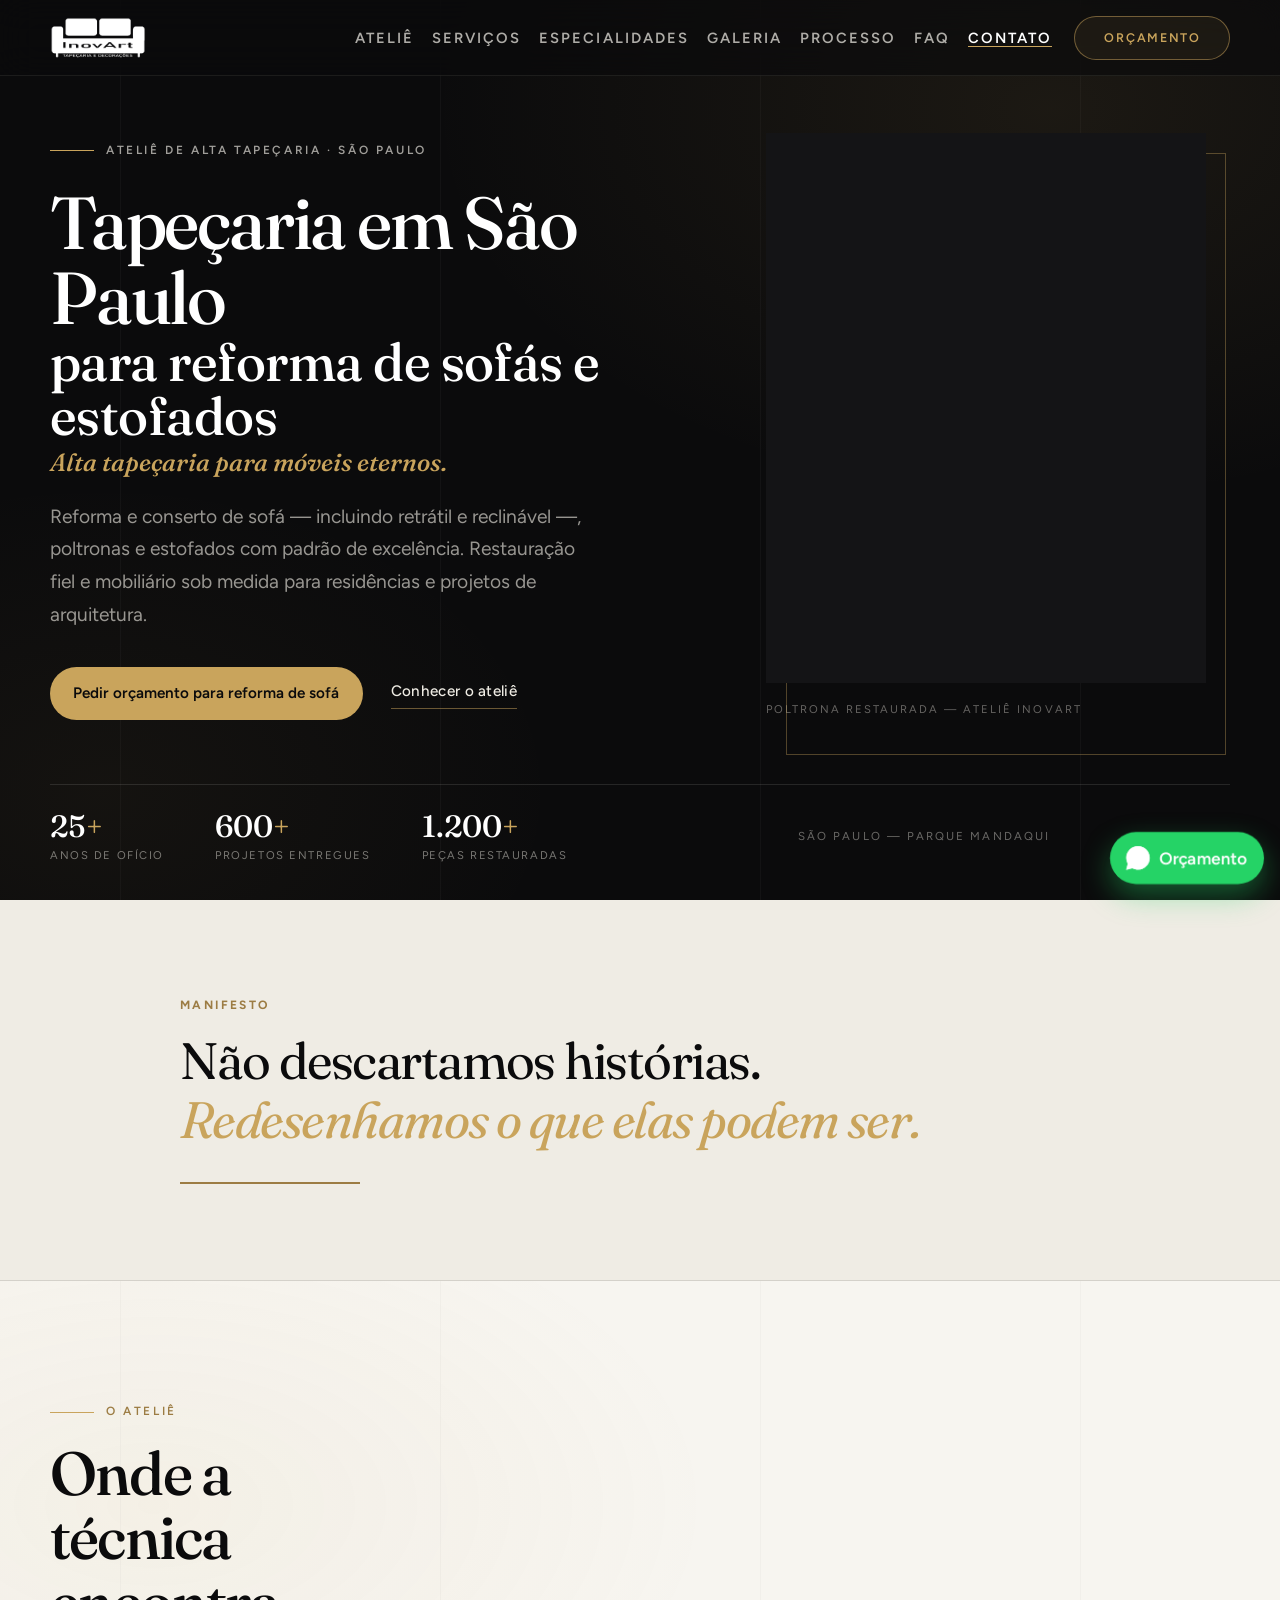
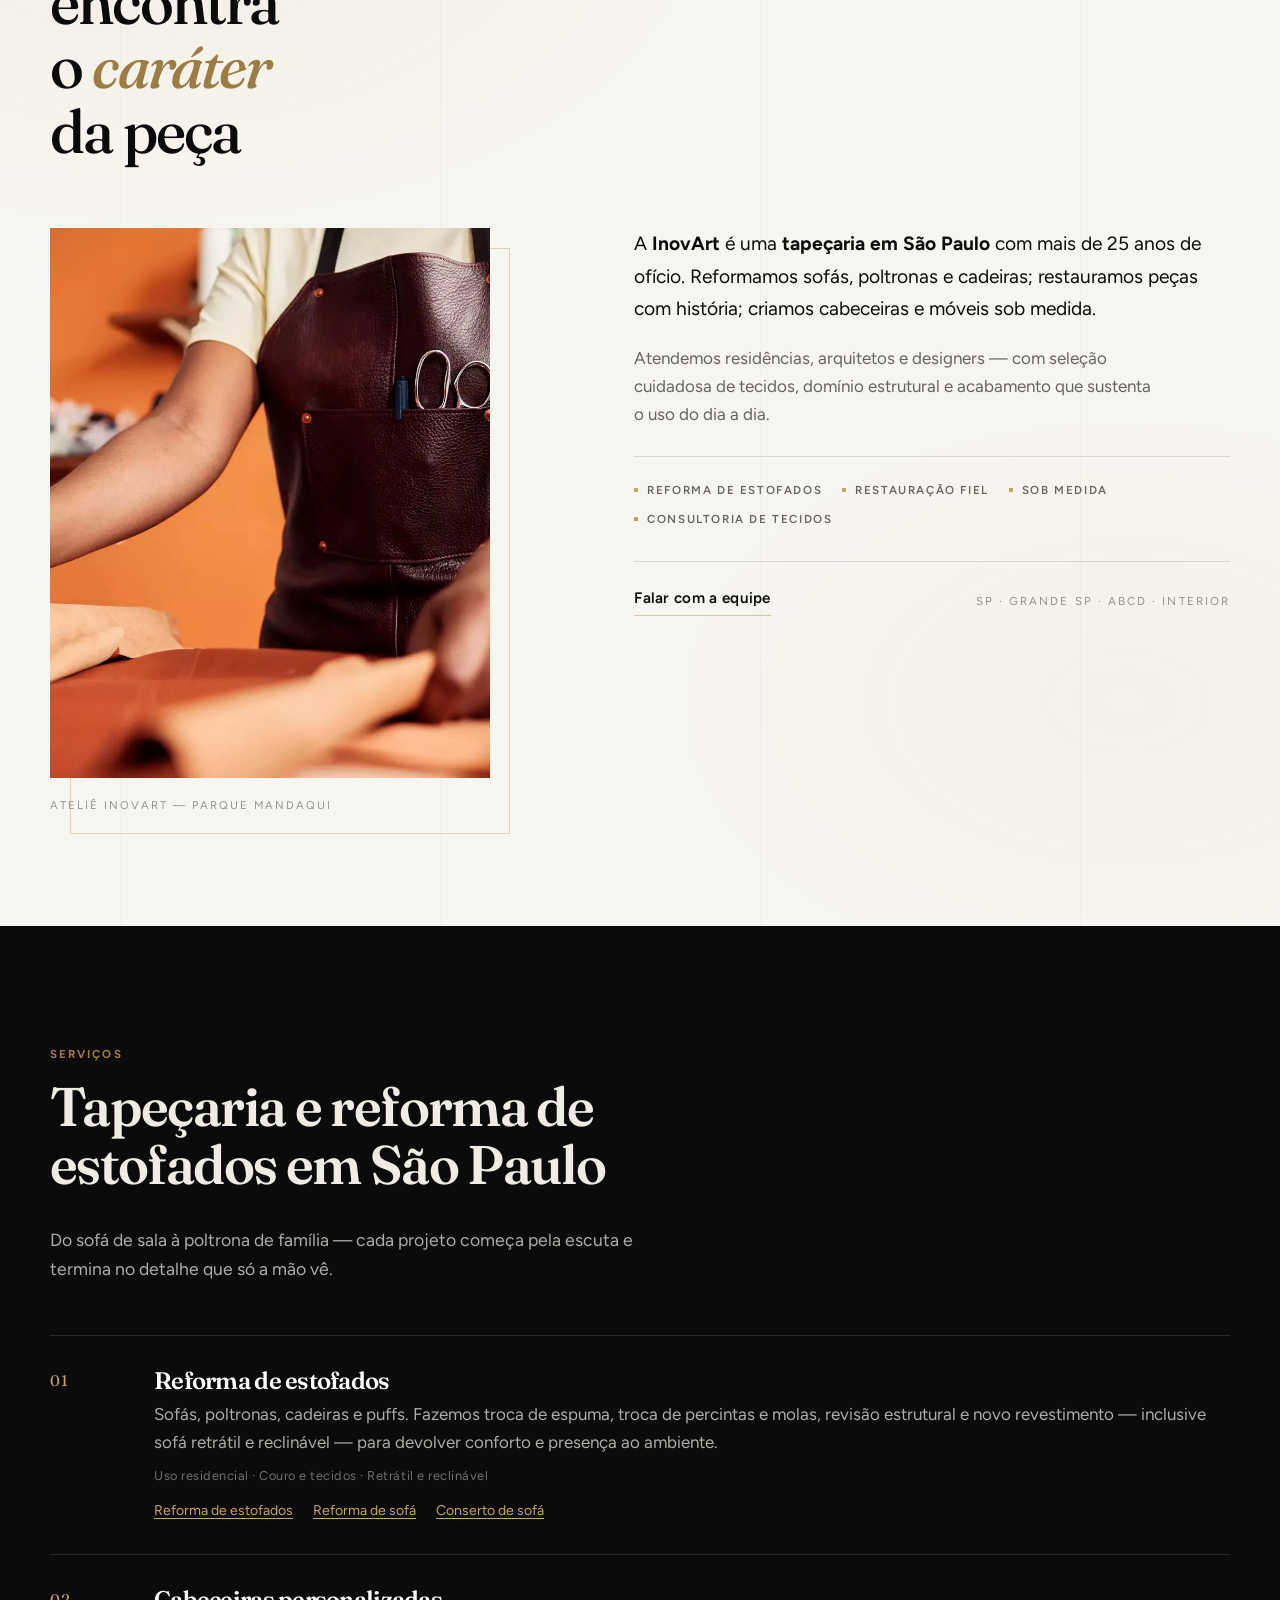
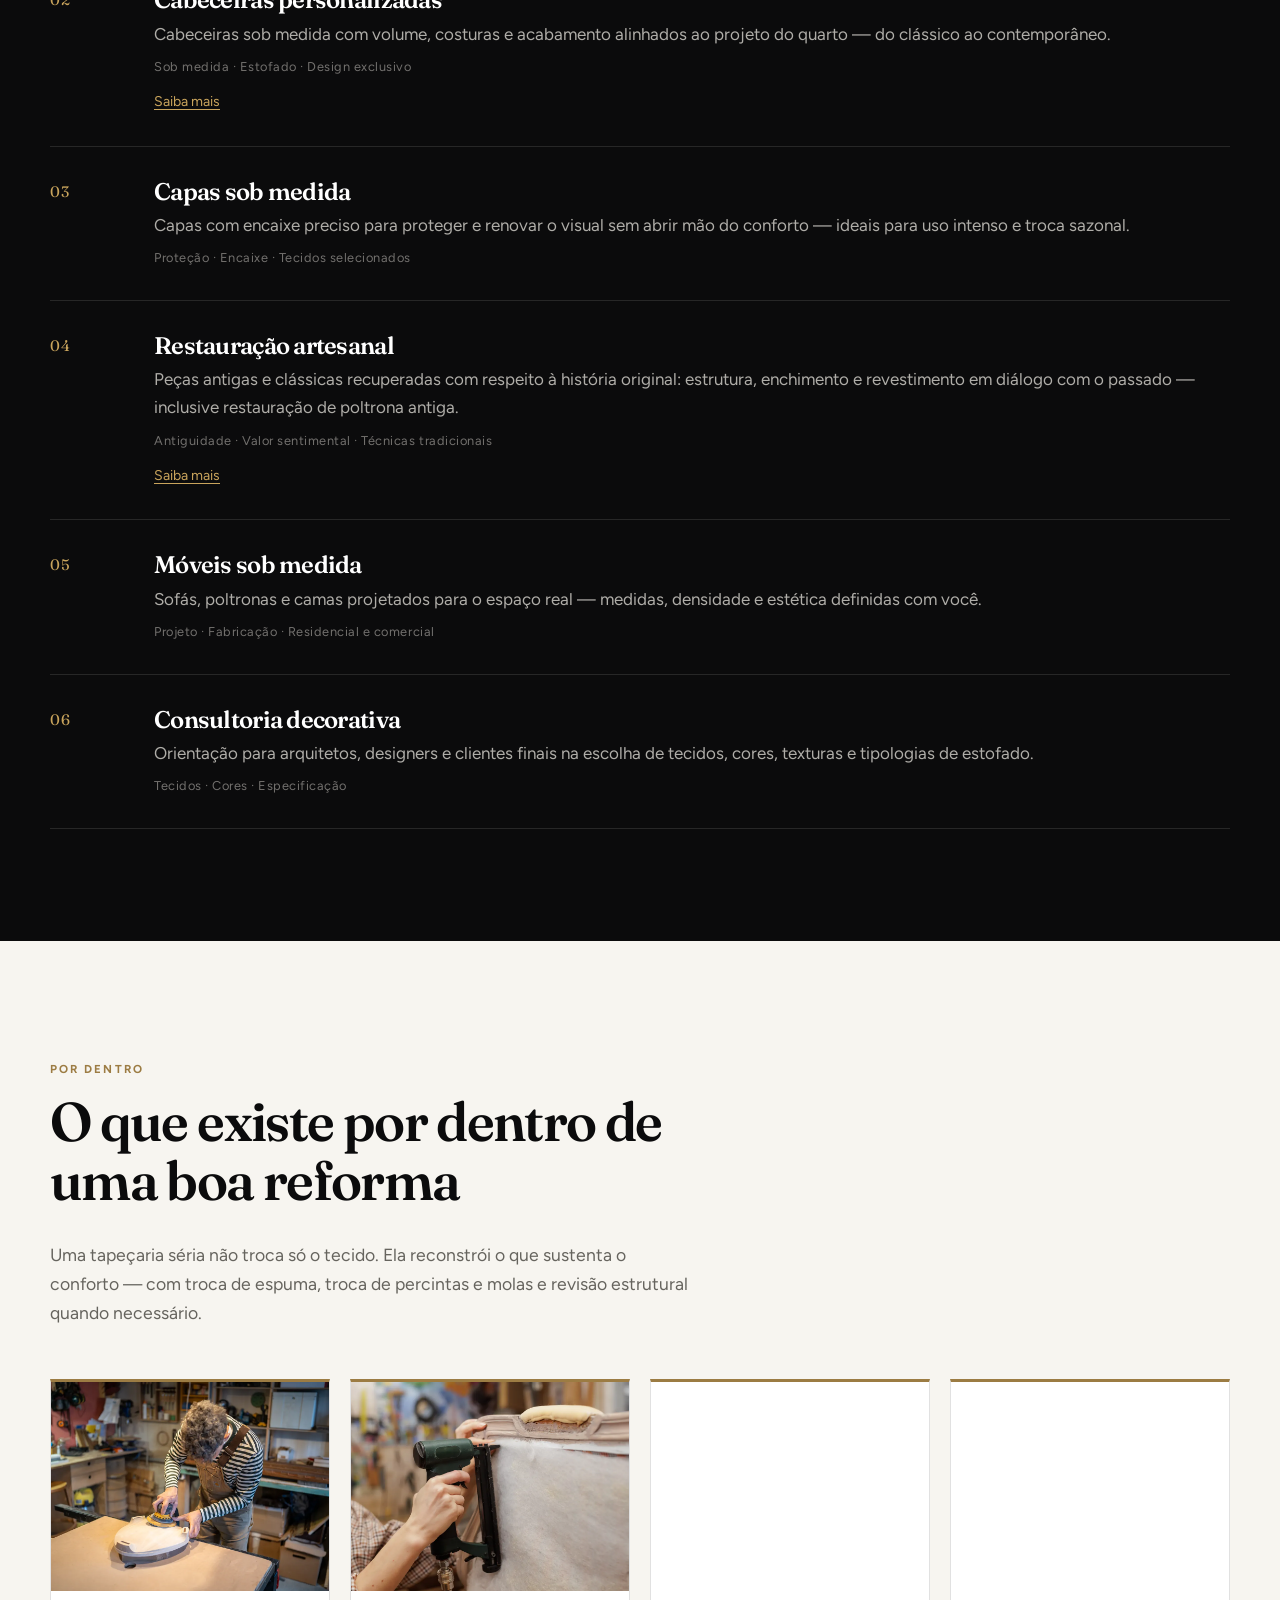
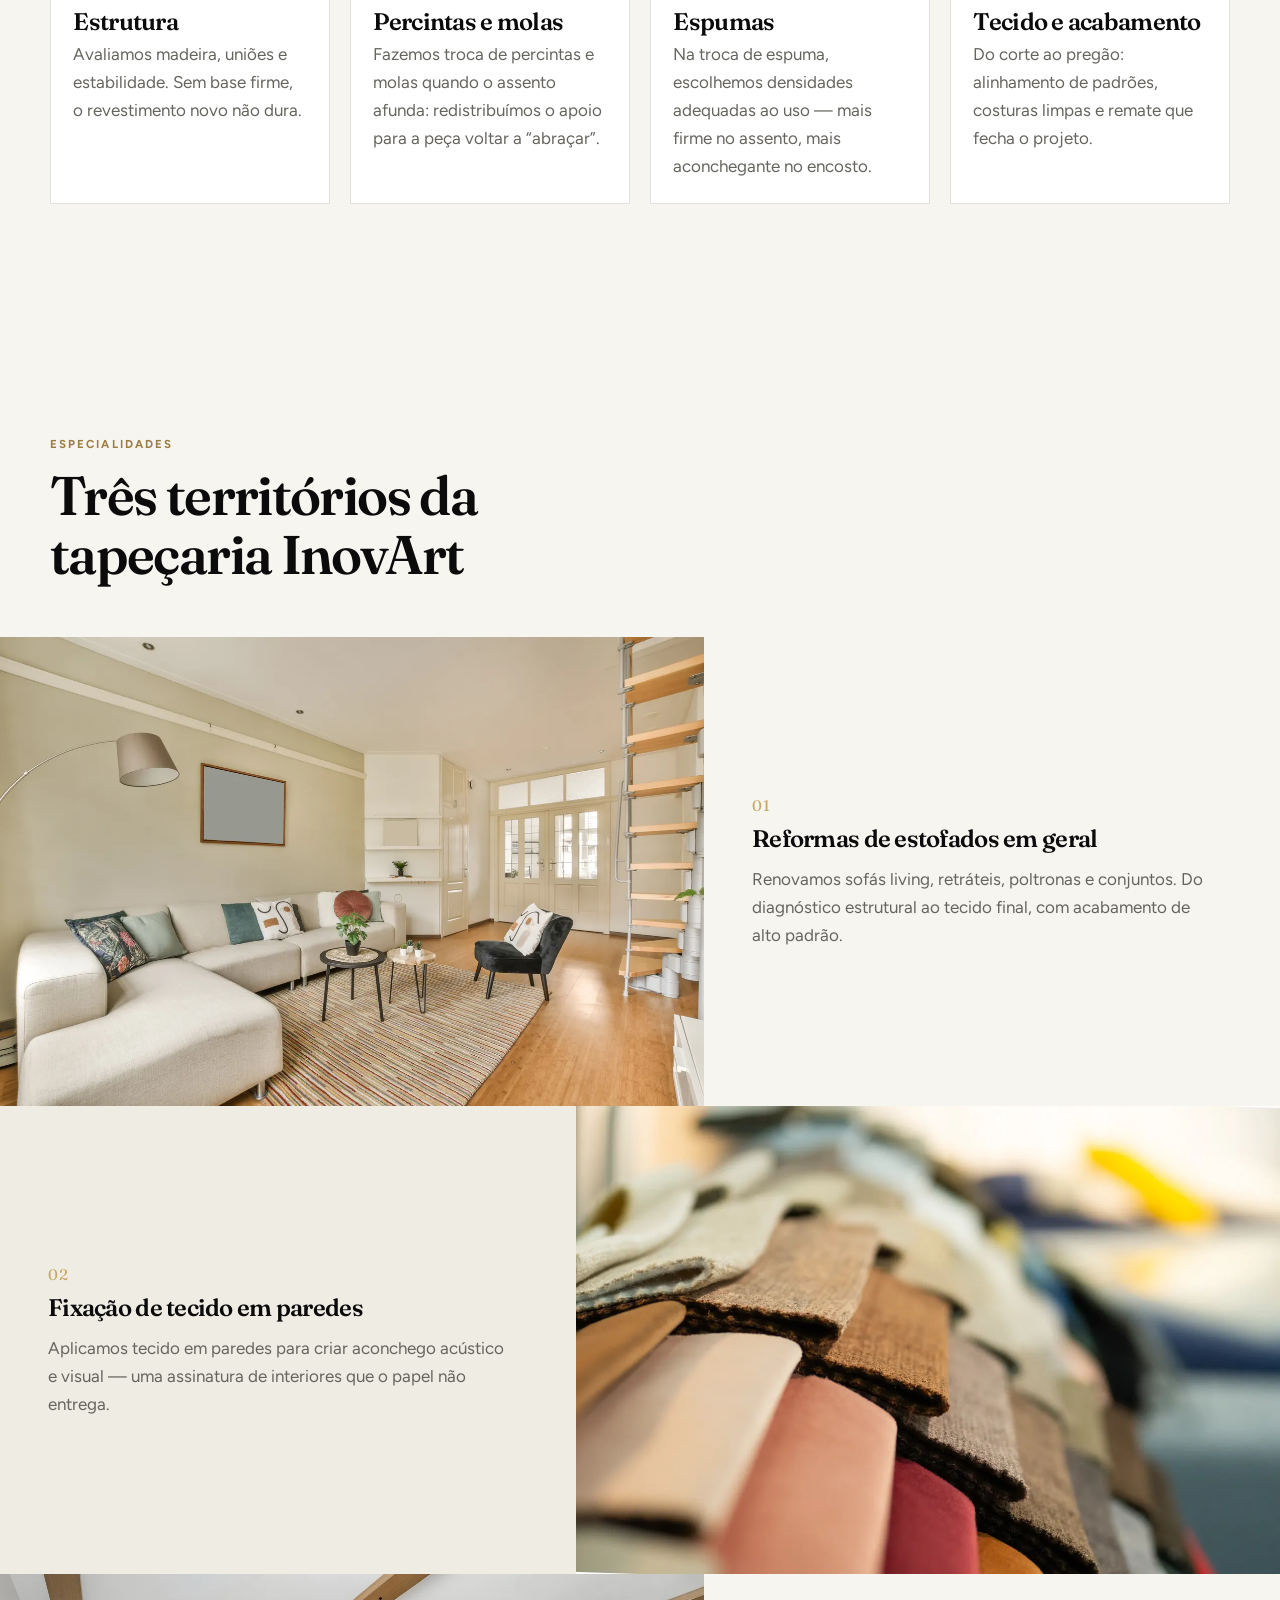
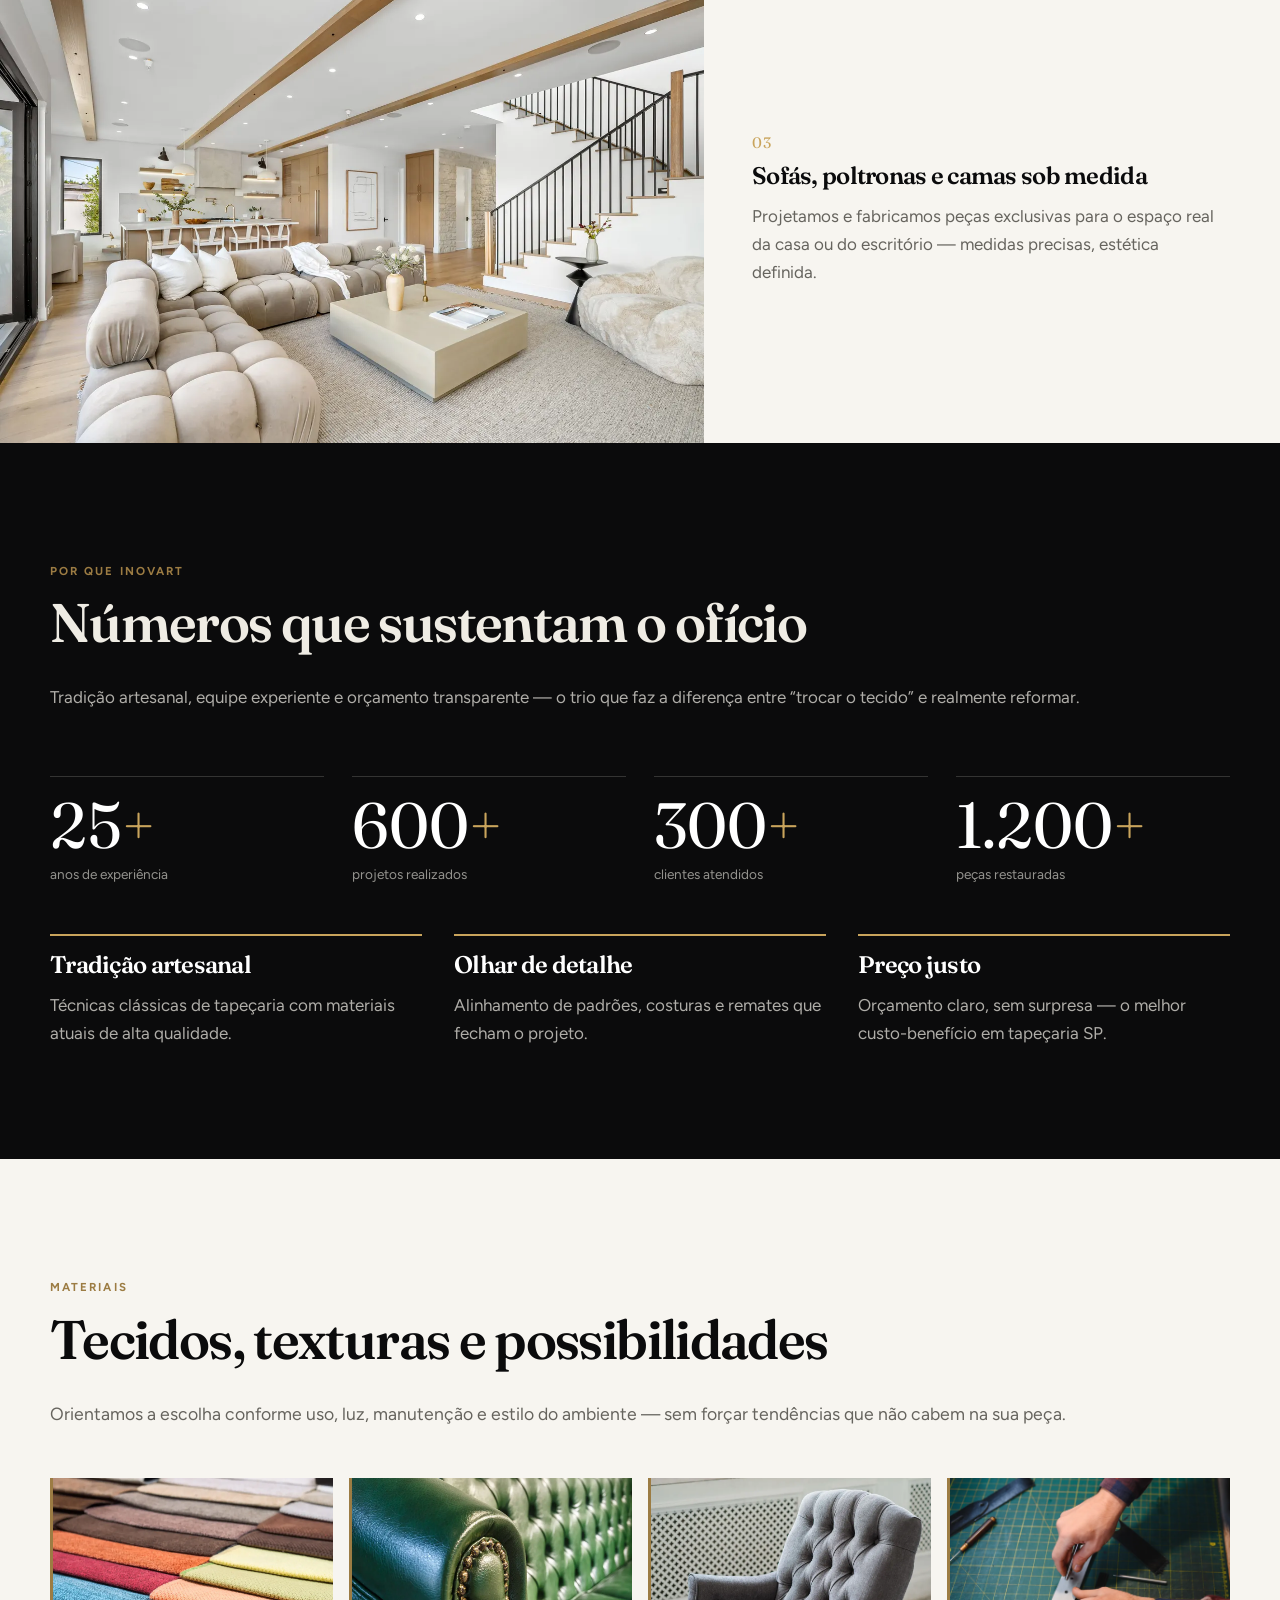
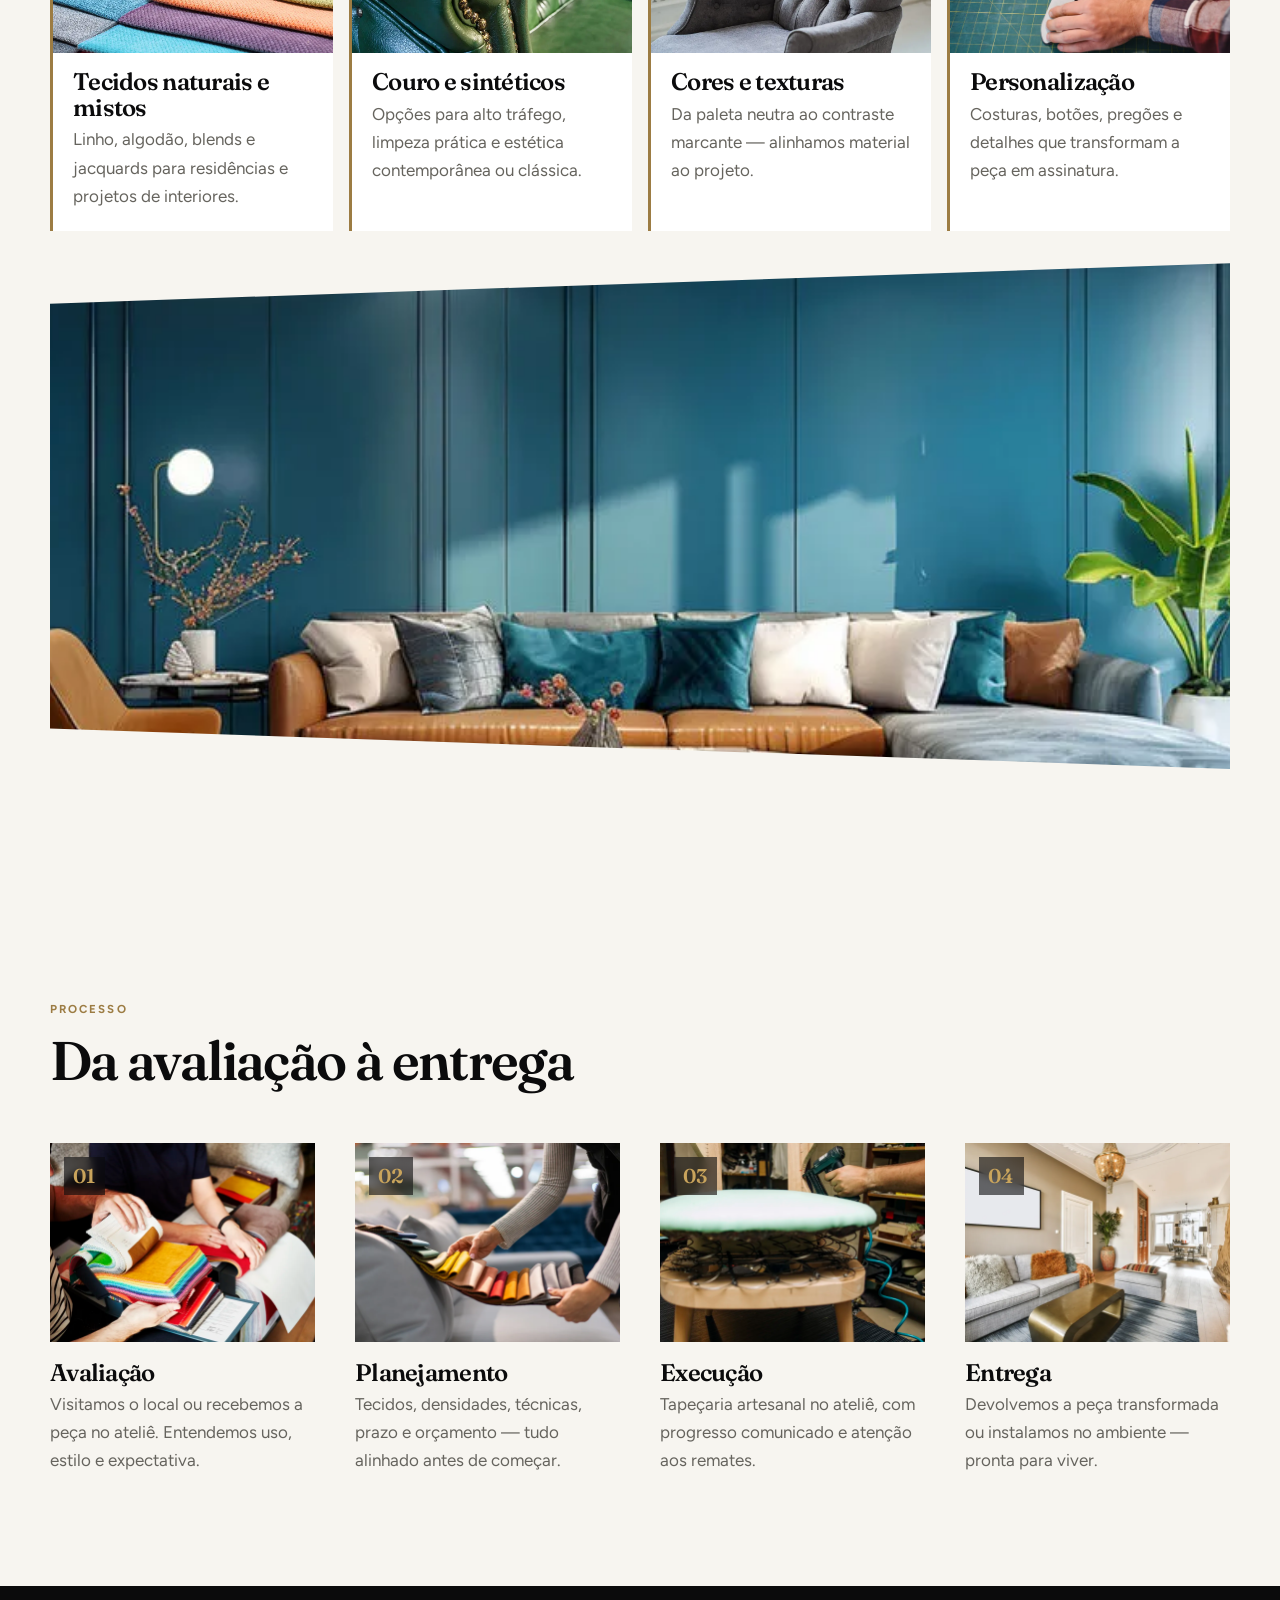
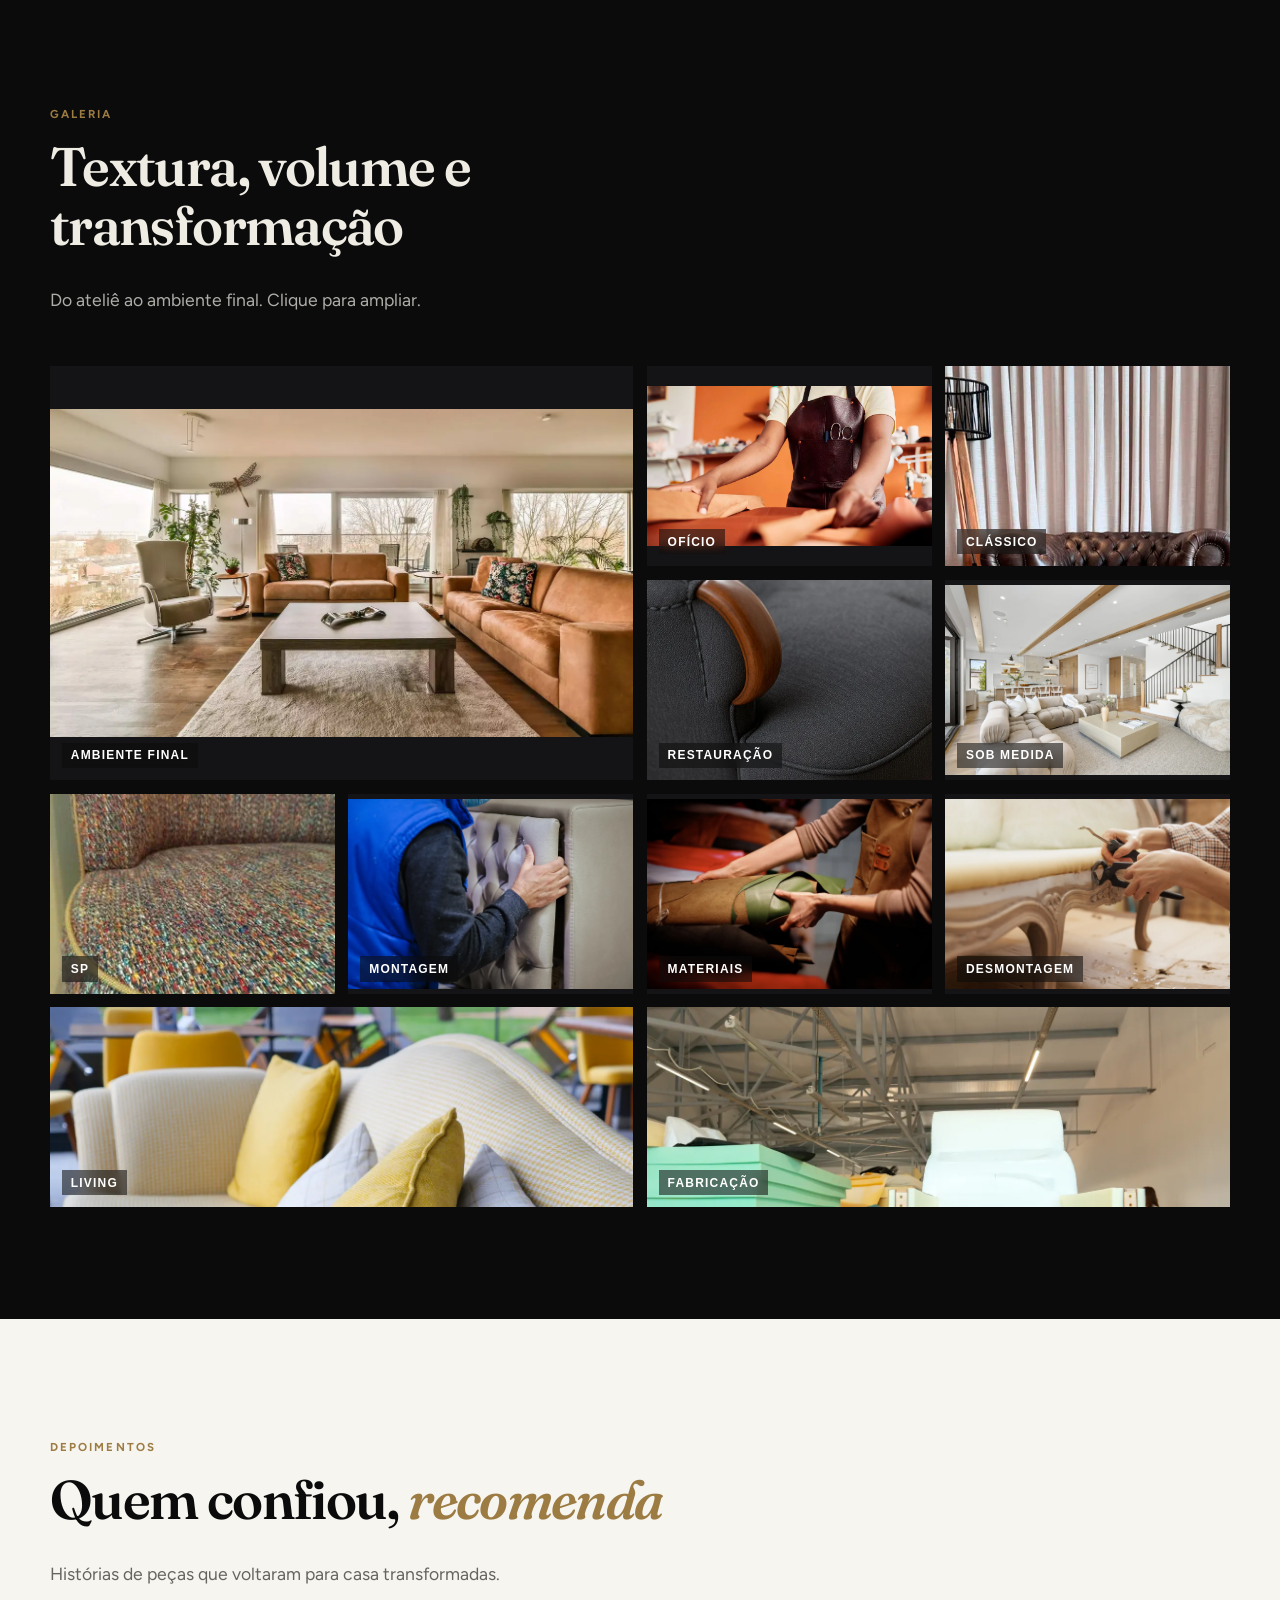
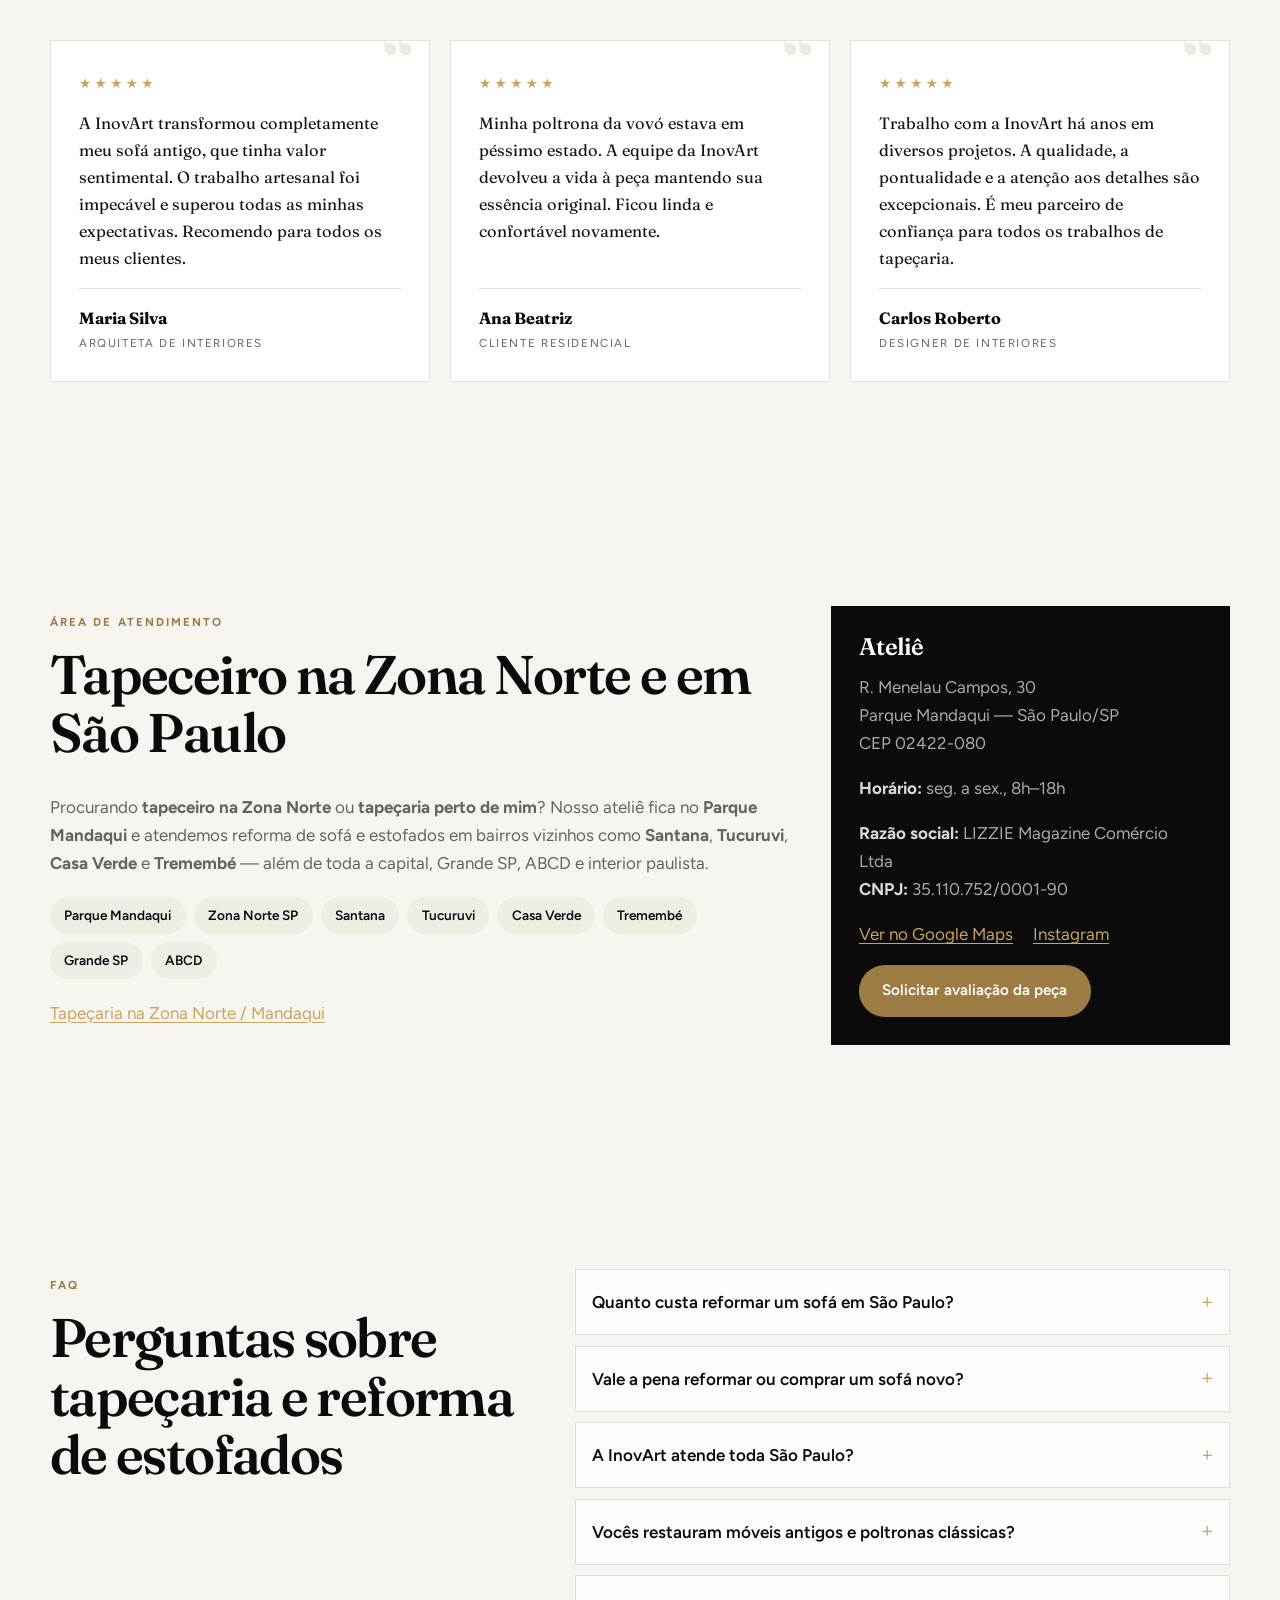
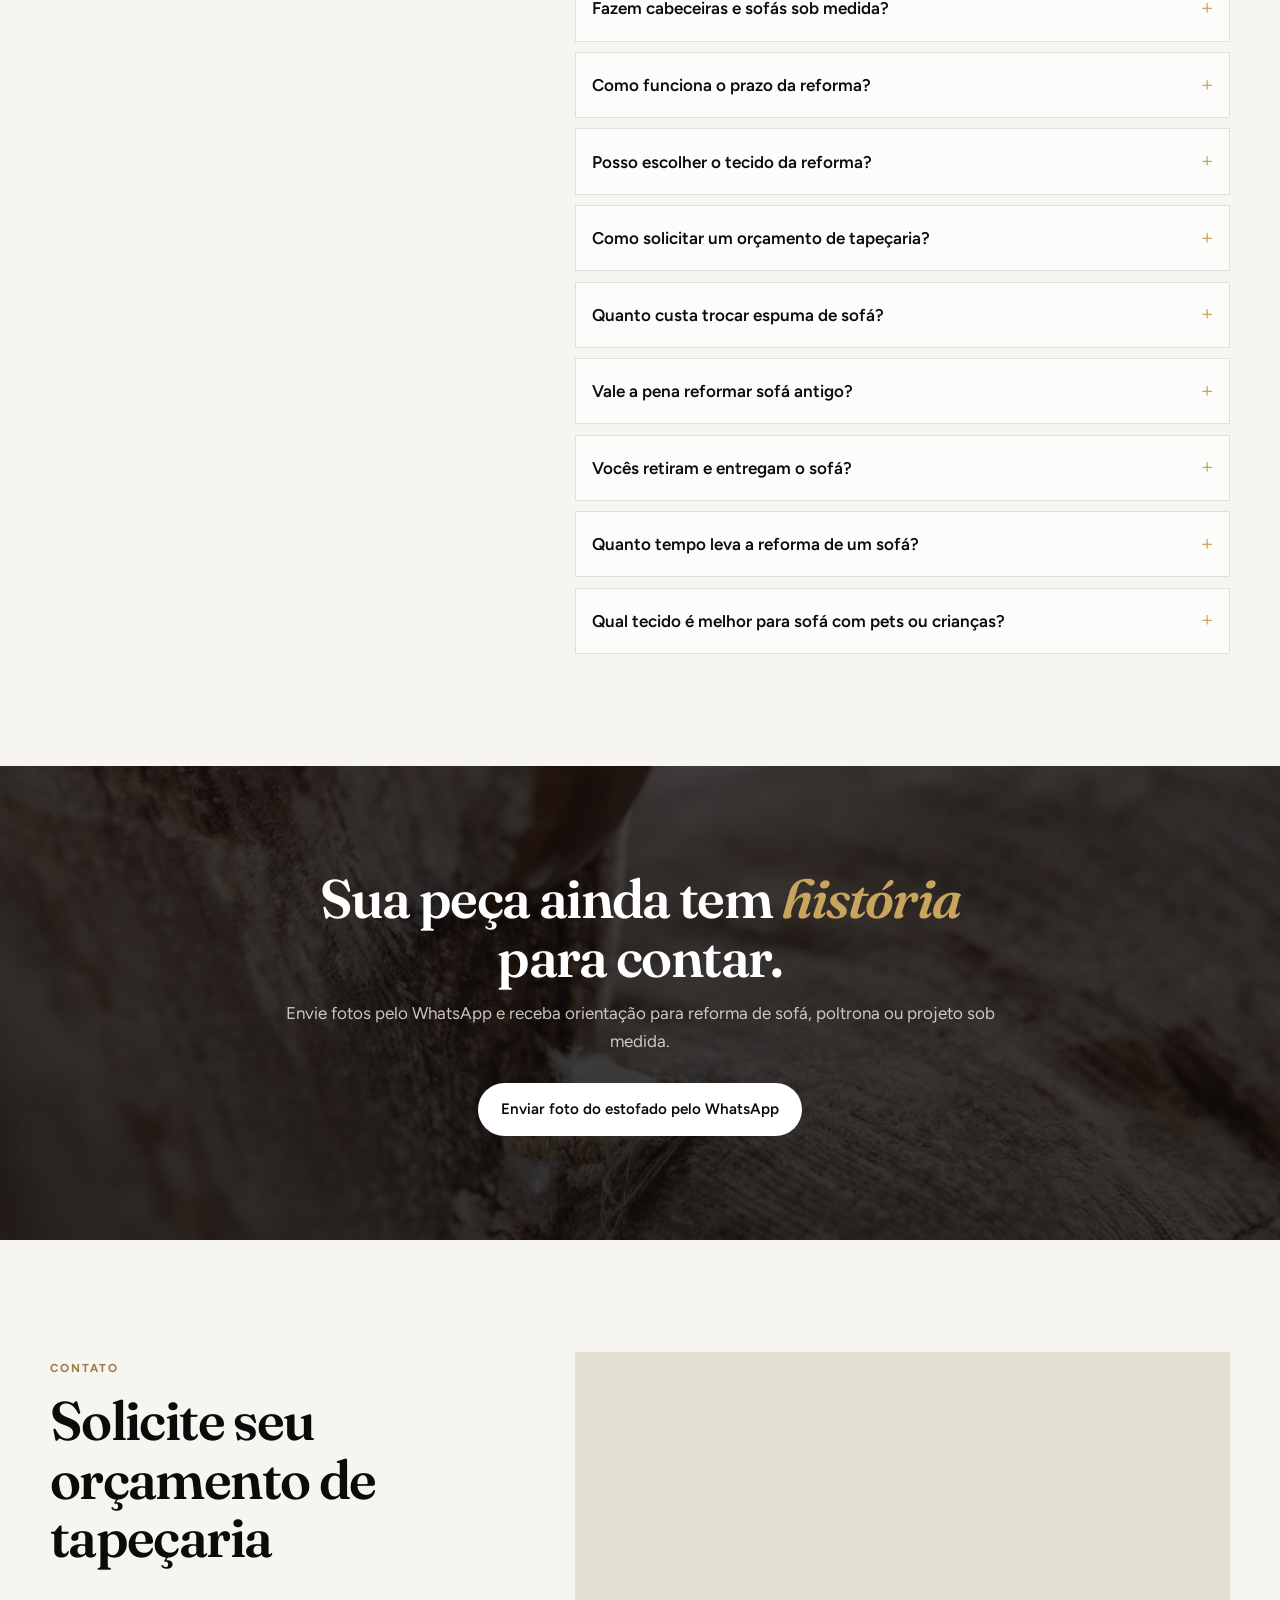
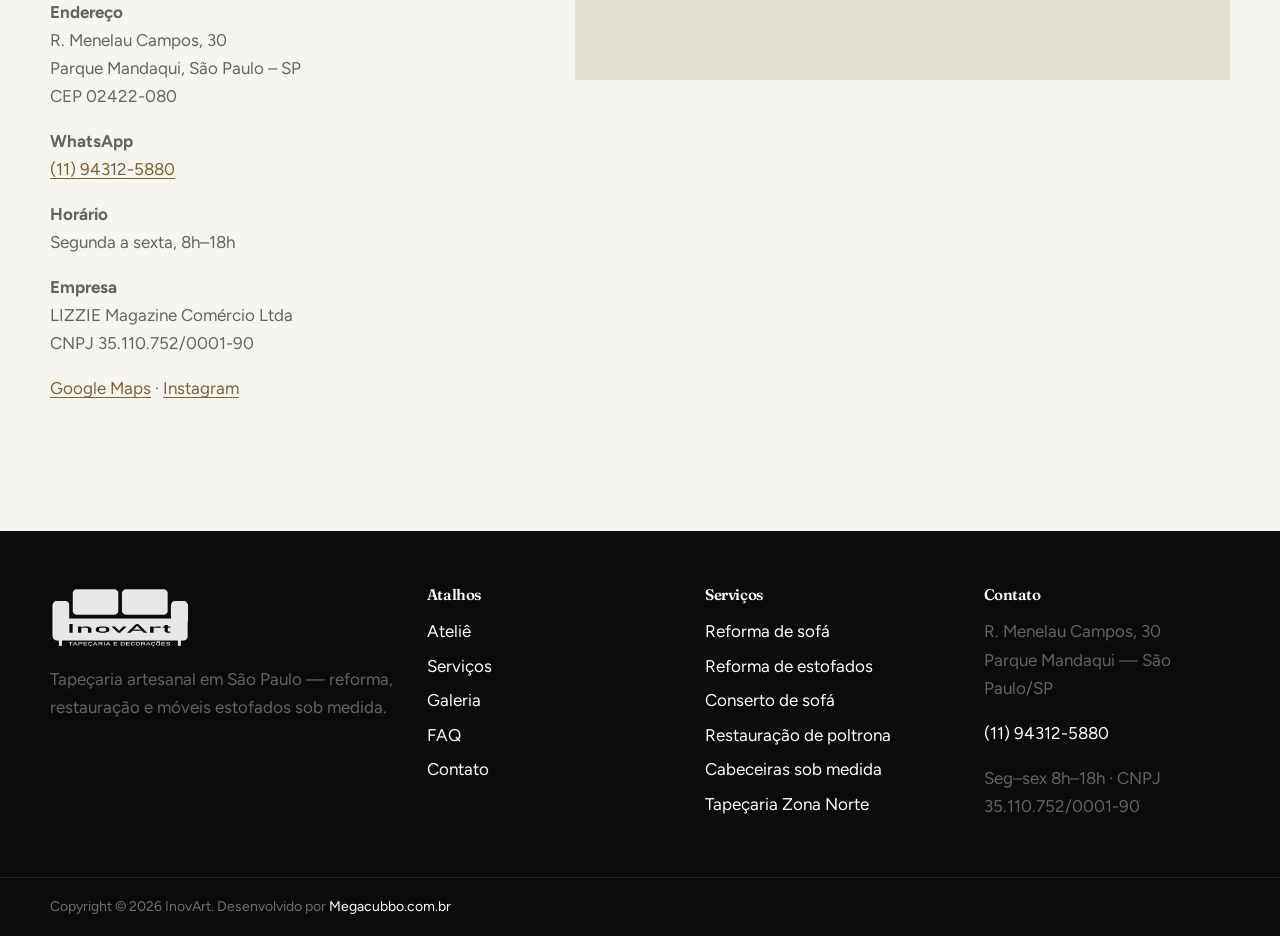
==== index.html @ b7f71e0a "Melhora SEO local com H1 direto, schema completo e páginas de serviço. Encurta meta tags, fortalece " ====
<!DOCTYPE html>
<html lang="pt-BR">
<head>
  <meta charset="utf-8">
  <meta name="viewport" content="width=device-width, initial-scale=1">
  <title>Tapeçaria em São Paulo | Reforma de Sofá — InovArt</title>
  <meta name="description" content="Tapeçaria em São Paulo: reforma de sofá, poltronas e estofados sob medida no Parque Mandaqui. Peça orçamento pelo WhatsApp.">
  <meta name="keywords" content="tapeçaria São Paulo, tapeçaria SP, reforma de estofados São Paulo, reforma de sofá SP, conserto de sofá São Paulo, reforma de poltrona, tapeceiro São Paulo, estofador SP, restauração de estofados, tapeçaria perto de mim, cabeceiras sob medida, capas sob medida, tecido em paredes, estofados náuticos, móveis sob medida SP, Parque Mandaqui, zona norte SP">
  <meta name="robots" content="index, follow, max-image-preview:large, max-snippet:-1, max-video-preview:-1">
  <meta name="author" content="InovArt Tapeçaria e Decorações">
  <meta name="theme-color" content="#0B0B0C">
  <meta name="geo.region" content="BR-SP">
  <meta name="geo.placename" content="São Paulo, Parque Mandaqui">
  <meta name="geo.position" content="-23.4845;-46.6305">
  <meta name="ICBM" content="-23.4845, -46.6305">
  <link rel="canonical" href="https://inovartdecor.com.br/">
  <link rel="alternate" hreflang="pt-BR" href="https://inovartdecor.com.br/">
  <link rel="alternate" hreflang="x-default" href="https://inovartdecor.com.br/">
  <link rel="icon" href="/favicon.ico" sizes="any">
  <link rel="icon" href="assets/favicon.svg" type="image/svg+xml">
  <link rel="apple-touch-icon" href="assets/logo-brand.png">
  <link rel="manifest" href="site.webmanifest">

  <meta property="og:type" content="website">
  <meta property="og:locale" content="pt_BR">
  <meta property="og:url" content="https://inovartdecor.com.br/">
  <meta property="og:site_name" content="InovArt Tapeçaria">
  <meta property="og:title" content="Tapeçaria em São Paulo | Reforma de Sofá — InovArt">
  <meta property="og:description" content="Tapeçaria em São Paulo: reforma de sofá, poltronas e estofados sob medida no Parque Mandaqui. Peça orçamento pelo WhatsApp.">
  <meta property="og:image" content="https://inovartdecor.com.br/assets/og.jpg">
  <meta property="og:image:alt" content="Tapeçaria InovArt — reforma de estofados em São Paulo">
  <meta property="og:image:width" content="1200">
  <meta property="og:image:height" content="630">

  <meta name="twitter:card" content="summary_large_image">
  <meta name="twitter:title" content="Tapeçaria em São Paulo | Reforma de Sofá — InovArt">
  <meta name="twitter:description" content="Tapeçaria em São Paulo: reforma de sofá, poltronas e estofados sob medida no Parque Mandaqui. Peça orçamento pelo WhatsApp.">
  <meta name="twitter:image" content="https://inovartdecor.com.br/assets/og.jpg">

  <link rel="preload" as="image" href="assets/galeria-poltrona-720.webp" type="image/webp" imagesrcset="assets/galeria-poltrona-720.webp 720w, assets/galeria-poltrona.webp 800w" imagesizes="(max-width: 768px) 92vw, min(48vw, 560px)">
  <link rel="preconnect" href="https://fonts.googleapis.com">
  <link rel="preconnect" href="https://fonts.gstatic.com" crossorigin>
  <link href="https://fonts.googleapis.com/css2?family=Figtree:wght@400;600;700&family=Fraunces:ital,opsz,wght@0,9..144,500;0,9..144,600;0,9..144,700;1,9..144,500&display=swap" rel="stylesheet">
  <link rel="stylesheet" href="css/styles.css">

  <script type="application/ld+json">
  {
    "@context": "https://schema.org",
    "@graph": [
      {
        "@type": ["LocalBusiness", "HomeAndConstructionBusiness"],
        "@id": "https://inovartdecor.com.br/#business",
        "name": "InovArt",
        "alternateName": ["InovArt Tapeçaria", "InovArt Tapeçaria e Decorações", "Tapeçaria InovArt"],
        "description": "Tapeçaria em São Paulo especializada em reforma de estofados, reforma de sofá, restauração artesanal e móveis sob medida. Ateliê no Parque Mandaqui, zona norte.",
        "url": "https://inovartdecor.com.br/",
        "telephone": "+55-11-94312-5880",
        "slogan": "Alta tapeçaria para móveis eternos",
        "image": [
          "https://inovartdecor.com.br/assets/og.jpg",
          "https://inovartdecor.com.br/assets/galeria-poltrona.jpg",
          "https://inovartdecor.com.br/assets/hero-sala.jpg",
          "https://inovartdecor.com.br/assets/esp-estofados.jpg"
        ],
        "logo": {
          "@type": "ImageObject",
          "@id": "https://inovartdecor.com.br/#logo",
          "url": "https://inovartdecor.com.br/assets/logo-brand.png",
          "caption": "InovArt Tapeçaria e Decorações"
        },
        "priceRange": "$$",
        "currenciesAccepted": "BRL",
        "taxID": "35.110.752/0001-90",
        "legalName": "LIZZIE Magazine Comércio Ltda",
        "hasMap": "https://www.google.com/maps/search/?api=1&query=R.+Menelau+Campos%2C+30+-+Parque+Mandaqui%2C+S%C3%A3o+Paulo+-+SP+02422-080",
        "sameAs": [
          "https://www.instagram.com/inovarttapecariaedecoracoes/",
          "https://www.facebook.com/InovArtTapecariaeDecoracoes",
          "https://www.google.com/maps/search/?api=1&query=R.+Menelau+Campos%2C+30+-+Parque+Mandaqui%2C+S%C3%A3o+Paulo+-+SP+02422-080"
        ],
        "openingHoursSpecification": [
          {
            "@type": "OpeningHoursSpecification",
            "dayOfWeek": ["Monday", "Tuesday", "Wednesday", "Thursday", "Friday"],
            "opens": "08:00",
            "closes": "18:00"
          }
        ],
        "knowsAbout": [
          "Tapeçaria",
          "Reforma de estofados",
          "Reforma de sofá",
          "Conserto de sofá",
          "Reforma de poltrona",
          "Restauração de móveis",
          "Cabeceiras sob medida",
          "Capas sob medida",
          "Móveis estofados sob medida",
          "Estofados náuticos",
          "Fixação de tecido em paredes",
          "Consultoria decorativa"
        ],
        "knowsLanguage": "pt-BR",
        "address": {
          "@type": "PostalAddress",
          "streetAddress": "Rua Menelau Campos, 30",
          "addressLocality": "São Paulo",
          "addressRegion": "SP",
          "postalCode": "02422-080",
          "addressCountry": "BR"
        },
        "geo": {
          "@type": "GeoCoordinates",
          "latitude": -23.4845,
          "longitude": -46.6305
        },
        "areaServed": [
          { "@type": "City", "name": "São Paulo" },
          { "@type": "AdministrativeArea", "name": "Grande São Paulo" },
          { "@type": "AdministrativeArea", "name": "ABCD Paulista" },
          { "@type": "AdministrativeArea", "name": "Interior de São Paulo" },
          { "@type": "Place", "name": "Parque Mandaqui" },
          { "@type": "Place", "name": "Zona Norte de São Paulo" },
          { "@type": "Place", "name": "Santana" },
          { "@type": "Place", "name": "Tucuruvi" },
          { "@type": "Place", "name": "Casa Verde" },
          { "@type": "Place", "name": "Tremembé" }
        ],
        "contactPoint": {
          "@type": "ContactPoint",
          "telephone": "+55-11-94312-5880",
          "contactType": "customer service",
          "areaServed": "BR",
          "availableLanguage": ["Portuguese"]
        },
        "hasOfferCatalog": {
          "@type": "OfferCatalog",
          "name": "Serviços de tapeçaria em São Paulo",
          "itemListElement": [
            { "@type": "Offer", "itemOffered": { "@type": "Service", "name": "Reforma de estofados em São Paulo", "description": "Reforma de sofás, poltronas, cadeiras e puffs com tapeçaria artesanal." } },
            { "@type": "Offer", "itemOffered": { "@type": "Service", "name": "Reforma de sofá SP", "description": "Reforma e conserto de sofá em São Paulo com troca de tecido, espuma e estrutura." } },
            { "@type": "Offer", "itemOffered": { "@type": "Service", "name": "Cabeceiras personalizadas sob medida" } },
            { "@type": "Offer", "itemOffered": { "@type": "Service", "name": "Capas sob medida" } },
            { "@type": "Offer", "itemOffered": { "@type": "Service", "name": "Restauração artesanal de estofados" } },
            { "@type": "Offer", "itemOffered": { "@type": "Service", "name": "Móveis estofados sob medida" } },
            { "@type": "Offer", "itemOffered": { "@type": "Service", "name": "Fixação de tecido em paredes" } },
            { "@type": "Offer", "itemOffered": { "@type": "Service", "name": "Reforma de estofados náuticos" } }
          ]
        }
      },
      {
        "@type": "WebSite",
        "@id": "https://inovartdecor.com.br/#website",
        "url": "https://inovartdecor.com.br/",
        "name": "InovArt Tapeçaria São Paulo",
        "publisher": { "@id": "https://inovartdecor.com.br/#business" },
        "inLanguage": "pt-BR"
      },
      {
        "@type": "WebPage",
        "@id": "https://inovartdecor.com.br/#webpage",
        "url": "https://inovartdecor.com.br/",
        "name": "Tapeçaria em São Paulo | Reforma de Sofá — InovArt",
        "isPartOf": { "@id": "https://inovartdecor.com.br/#website" },
        "about": { "@id": "https://inovartdecor.com.br/#business" },
        "primaryImageOfPage": { "@type": "ImageObject", "url": "https://inovartdecor.com.br/assets/galeria-poltrona.jpg" },
        "datePublished": "2026-07-23",
        "dateModified": "2026-07-24",
        "description": "Tapeçaria em São Paulo: reforma de sofá, poltronas e estofados sob medida no Parque Mandaqui. Peça orçamento pelo WhatsApp.",
        "inLanguage": "pt-BR",
        "speakable": {
          "@type": "SpeakableSpecification",
          "cssSelector": ["#hero-title", ".hero-lead", "#sobre-title", "#servicos-title"]
        }
      },
      {
        "@type": "BreadcrumbList",
        "itemListElement": [
          { "@type": "ListItem", "position": 1, "name": "Home", "item": "https://inovartdecor.com.br/" },
          { "@type": "ListItem", "position": 2, "name": "Serviços", "item": "https://inovartdecor.com.br/#servicos" },
          { "@type": "ListItem", "position": 3, "name": "Galeria", "item": "https://inovartdecor.com.br/#galeria" },
          { "@type": "ListItem", "position": 4, "name": "Contato", "item": "https://inovartdecor.com.br/#contato" }
        ]
      },
      {
        "@type": "HowTo",
        "name": "Como funciona a reforma de estofados na InovArt",
        "description": "Processo de tapeçaria e reforma de móveis estofados em São Paulo.",
        "step": [
          { "@type": "HowToStep", "position": 1, "name": "Avaliação", "text": "Analisamos a estrutura, o estofamento e o estilo desejado — no local ou no ateliê." },
          { "@type": "HowToStep", "position": 2, "name": "Planejamento", "text": "Definimos tecidos, espumas, técnicas e prazo com orçamento transparente." },
          { "@type": "HowToStep", "position": 3, "name": "Execução", "text": "Executamos a tapeçaria artesanal no ateliê, com acompanhamento do progresso." },
          { "@type": "HowToStep", "position": 4, "name": "Entrega", "text": "Entregamos a peça finalizada ou instalamos no ambiente." }
        ]
      },
      {
        "@type": "FAQPage",
        "mainEntity": [
          {
            "@type": "Question",
            "name": "Quanto custa reformar um sofá em São Paulo?",
            "acceptedAnswer": {
              "@type": "Answer",
              "text": "O valor depende do modelo, estado da estrutura, tecido e acabamento. Após avaliar a peça, a InovArt envia orçamento transparente pelo WhatsApp (11) 94312-5880."
            }
          },
          {
            "@type": "Question",
            "name": "Vale a pena reformar ou comprar um sofá novo?",
            "acceptedAnswer": {
              "@type": "Answer",
              "text": "Quando a estrutura está boa e a peça tem valor sentimental, de design ou de medida especial, a reforma costuma ser mais inteligente: você preserva o que importa e renova conforto e aparência."
            }
          },
          {
            "@type": "Question",
            "name": "A InovArt atende toda São Paulo?",
            "acceptedAnswer": {
              "@type": "Answer",
              "text": "Sim. Atendemos São Paulo capital, Grande São Paulo, ABCD e interior paulista. O ateliê fica no Parque Mandaqui, zona norte."
            }
          },
          {
            "@type": "Question",
            "name": "Vocês restauram móveis antigos e poltronas clássicas?",
            "acceptedAnswer": {
              "@type": "Answer",
              "text": "Sim. Realizamos restauração artesanal preservando a história e as características originais da peça."
            }
          },
          {
            "@type": "Question",
            "name": "Fazem cabeceiras e sofás sob medida?",
            "acceptedAnswer": {
              "@type": "Answer",
              "text": "Sim. Fabricamos cabeceiras, sofás, poltronas e camas sob medida para residências e empresas."
            }
          },
          {
            "@type": "Question",
            "name": "Como funciona o prazo da reforma?",
            "acceptedAnswer": {
              "@type": "Answer",
              "text": "O prazo varia conforme a complexidade do projeto. Após a avaliação, informamos a estimativa junto com o orçamento."
            }
          },
          {
            "@type": "Question",
            "name": "Posso escolher o tecido da reforma?",
            "acceptedAnswer": {
              "@type": "Answer",
              "text": "Sim. Orientamos a escolha de tecidos, cores e texturas conforme uso, estilo e durabilidade desejada."
            }
          },
          {
            "@type": "Question",
            "name": "Como solicitar um orçamento de tapeçaria?",
            "acceptedAnswer": {
              "@type": "Answer",
              "text": "Envie fotos e detalhes pelo WhatsApp (11) 94312-5880. Avaliamos no local ou no ateliê e retornamos com proposta clara."
            }
          },
          {
            "@type": "Question",
            "name": "Quanto custa trocar espuma de sofá?",
            "acceptedAnswer": {
              "@type": "Answer",
              "text": "O valor da troca de espuma depende do modelo do sofá, da densidade escolhida e se há necessidade de revisar percintas ou molas. Após avaliar a peça, enviamos orçamento transparente pelo WhatsApp."
            }
          },
          {
            "@type": "Question",
            "name": "Vale a pena reformar sofá antigo?",
            "acceptedAnswer": {
              "@type": "Answer",
              "text": "Sim, quando a estrutura está boa ou a peça tem valor sentimental, de design ou medida especial. A reforma devolve conforto e aparência sem descartar a história do móvel."
            }
          },
          {
            "@type": "Question",
            "name": "Vocês retiram e entregam o sofá?",
            "acceptedAnswer": {
              "@type": "Answer",
              "text": "Sim. Podemos retirar a peça no local, reformar no ateliê e devolver pronta — ou receber a peça no Parque Mandaqui. Combinamos a logística no orçamento."
            }
          },
          {
            "@type": "Question",
            "name": "Quanto tempo leva a reforma de um sofá?",
            "acceptedAnswer": {
              "@type": "Answer",
              "text": "O prazo varia conforme complexidade, tecido e fila de produção. Informamos a estimativa junto com o orçamento, após a avaliação da peça."
            }
          },
          {
            "@type": "Question",
            "name": "Qual tecido é melhor para sofá com pets ou crianças?",
            "acceptedAnswer": {
              "@type": "Answer",
              "text": "Indicamos tecidos de alta resistência, fácil limpeza e boa performance no uso intenso — como alguns sintéticos e blends técnicos. Orientamos a escolha conforme o dia a dia da família."
            }
          }
        ]
      }
    ]
  }
  </script>
</head>
<body>
  <a class="skip-link" href="#conteudo">Ir para o conteúdo</a>

  <header class="site-header" id="topo" data-theme="dark">
    <div class="container header-inner">
      <a class="brand" href="#topo" aria-label="InovArt — início">
        <img src="assets/logo.png" alt="InovArt Tapeçaria e Decorações" width="150" height="48" decoding="async">
      </a>
      <button class="nav-toggle" type="button" aria-expanded="false" aria-controls="menu-principal" aria-label="Abrir menu">
        <span></span><span></span><span></span>
      </button>
      <nav class="nav" id="menu-principal" aria-label="Principal">
        <ul>
          <li><a href="#sobre">Ateliê</a></li>
          <li><a href="#servicos">Serviços</a></li>
          <li><a href="#especialidades">Especialidades</a></li>
          <li><a href="#galeria">Galeria</a></li>
          <li><a href="#processo">Processo</a></li>
          <li><a href="#faq">FAQ</a></li>
          <li><a href="#contato">Contato</a></li>
        </ul>
        <a class="btn btn-hairline btn-sm" href="https://wa.me/5511943125880?text=Oi!%20Vim%20pelo%20site%20e%20desejo%20receber%20um%20or%C3%A7amento%20de%20tape%C3%A7aria" target="_blank" rel="noopener noreferrer">Orçamento</a>
      </nav>
    </div>
  </header>

  <main id="conteudo">
    <!-- HERO -->
    <section class="hero" aria-labelledby="hero-title">
      <div class="hero-inner">
        <div class="hero-copy">
          <p class="hero-kicker hero-anim" style="--d:0"><span aria-hidden="true"></span>Ateliê de alta tapeçaria · São Paulo</p>
          <h1 id="hero-title">
            <span class="hero-mask"><span class="hero-line hero-anim" style="--d:1">Tapeçaria em São Paulo</span></span>
            <span class="hero-mask"><span class="hero-line hero-anim hero-line-sub" style="--d:2">para reforma de sofás e estofados</span></span>
          </h1>
          <p class="hero-tagline hero-anim" style="--d:3">Alta tapeçaria para móveis <em>eternos</em>.</p>
          <p class="hero-lead hero-anim" style="--d:3">Reforma e conserto de sofá — incluindo retrátil e reclinável —, poltronas e estofados com padrão de excelência. Restauração fiel e mobiliário sob medida para residências e projetos de arquitetura.</p>
          <div class="hero-actions hero-anim" style="--d:4">
            <a class="btn btn-accent" href="https://wa.me/5511943125880?text=Oi!%20Vim%20pelo%20site%20e%20quero%20pedir%20or%C3%A7amento%20para%20reforma%20de%20sof%C3%A1" target="_blank" rel="noopener noreferrer">Pedir orçamento para reforma de sofá</a>
            <a class="hero-link" href="#sobre">Conhecer o ateliê</a>
          </div>
        </div>
        <div class="hero-visual hero-anim" style="--d:3">
          <span class="hero-frame" aria-hidden="true"></span>
          <figure class="hero-media" data-parallax>
            <picture>
              <source
                type="image/webp"
                srcset="assets/galeria-poltrona-720.webp 720w, assets/galeria-poltrona.webp 800w"
                sizes="(max-width: 768px) 92vw, min(48vw, 560px)">
              <source
                type="image/jpeg"
                srcset="assets/galeria-poltrona-720.jpg 720w, assets/galeria-poltrona.jpg 800w"
                sizes="(max-width: 768px) 92vw, min(48vw, 560px)">
              <img src="assets/galeria-poltrona-720.jpg" alt="Poltrona reformada pela InovArt: tecido cinza-chumbo e madeira restaurada em detalhe" width="609" height="720" fetchpriority="high" decoding="async">
            </picture>
          </figure>
          <p class="hero-caption" aria-hidden="true">Poltrona restaurada — ateliê InovArt</p>
        </div>
      </div>

      <div class="hero-bar hero-anim" style="--d:5">
        <ul class="hero-stats">
          <li><strong>25<i>+</i></strong><span>anos de ofício</span></li>
          <li><strong>600<i>+</i></strong><span>projetos entregues</span></li>
          <li><strong>1.200<i>+</i></strong><span>peças restauradas</span></li>
        </ul>
        <p class="hero-place">São Paulo — Parque Mandaqui</p>
      </div>
    </section>

    <!-- MANIFESTO -->
    <section class="manifesto" aria-label="Manifesto InovArt">
      <div class="container manifesto-inner reveal">
        <p class="manifesto-label">Manifesto</p>
        <p class="manifesto-text">Não descartamos histórias.<br><span>Redesenhamos o que elas podem ser.</span></p>
        <div class="manifesto-line" aria-hidden="true"></div>
      </div>
    </section>

    <!-- SOBRE / ATELIÊ -->
    <section class="section about" id="sobre" aria-labelledby="sobre-title" data-theme="light">
      <div class="container about-inner">
        <div class="about-head reveal">
          <p class="about-kicker"><span aria-hidden="true"></span>O ateliê</p>
          <h2 id="sobre-title">Onde a técnica encontra o <em>caráter</em> da peça</h2>
        </div>

        <div class="about-grid">
          <div class="about-visual reveal">
            <span class="about-frame" aria-hidden="true"></span>
            <figure class="about-media">
              <picture>
                <source srcset="assets/hero-artesao.webp" type="image/webp">
                <img src="assets/hero-artesao.jpg" alt="Profissional da InovArt trabalhando com couro e tecido no ateliê de tapeçaria" width="900" height="1100" loading="lazy" decoding="async">
              </picture>
            </figure>
            <p class="about-caption" aria-hidden="true">Ateliê InovArt — Parque Mandaqui</p>
          </div>

          <div class="about-copy reveal">
            <p class="about-lead">A <strong>InovArt</strong> é uma <strong>tapeçaria em São Paulo</strong> com mais de 25 anos de ofício. Reformamos sofás, poltronas e cadeiras; restauramos peças com história; criamos cabeceiras e móveis sob medida.</p>
            <p>Atendemos residências, arquitetos e designers — com seleção cuidadosa de tecidos, domínio estrutural e acabamento que sustenta o uso do dia a dia.</p>
            <ul class="about-tags">
              <li>Reforma de estofados</li>
              <li>Restauração fiel</li>
              <li>Sob medida</li>
              <li>Consultoria de tecidos</li>
            </ul>
            <div class="about-foot">
              <a class="about-link" href="https://wa.me/5511943125880?text=Oi!%20Vim%20pelo%20site%20e%20desejo%20receber%20um%20or%C3%A7amento%20de%20tape%C3%A7aria" target="_blank" rel="noopener noreferrer">Falar com a equipe</a>
              <p class="about-place">SP · Grande SP · ABCD · Interior</p>
            </div>
          </div>
        </div>
      </div>
    </section>

    <!-- SERVIÇOS -->
    <section class="section services" id="servicos" aria-labelledby="servicos-title" data-theme="dark">
      <div class="container">
        <div class="section-head reveal">
          <p class="eyebrow">Serviços</p>
          <h2 id="servicos-title">Tapeçaria e reforma de estofados em São Paulo</h2>
          <p class="section-lead">Do sofá de sala à poltrona de família — cada projeto começa pela escuta e termina no detalhe que só a mão vê.</p>
        </div>
        <div class="service-index">
          <article class="service-row reveal" style="--d:0">
            <span class="service-num">01</span>
            <div class="service-body">
              <h3>Reforma de estofados</h3>
              <p>Sofás, poltronas, cadeiras e puffs. Fazemos troca de espuma, troca de percintas e molas, revisão estrutural e novo revestimento — inclusive sofá retrátil e reclinável — para devolver conforto e presença ao ambiente.</p>
              <p class="service-tags">Uso residencial · Couro e tecidos · Retrátil e reclinável</p>
              <p class="service-links">
                <a href="servicos/reforma-de-estofados-sao-paulo.html">Reforma de estofados</a>
                <a href="servicos/reforma-de-sofa-sao-paulo.html">Reforma de sofá</a>
                <a href="servicos/conserto-de-sofa-sao-paulo.html">Conserto de sofá</a>
              </p>
            </div>
          </article>
          <article class="service-row reveal" style="--d:1">
            <span class="service-num">02</span>
            <div class="service-body">
              <h3>Cabeceiras personalizadas</h3>
              <p>Cabeceiras sob medida com volume, costuras e acabamento alinhados ao projeto do quarto — do clássico ao contemporâneo.</p>
              <p class="service-tags">Sob medida · Estofado · Design exclusivo</p>
              <p class="service-links"><a href="servicos/cabeceiras-sob-medida.html">Saiba mais</a></p>
            </div>
          </article>
          <article class="service-row reveal" style="--d:2">
            <span class="service-num">03</span>
            <div class="service-body">
              <h3>Capas sob medida</h3>
              <p>Capas com encaixe preciso para proteger e renovar o visual sem abrir mão do conforto — ideais para uso intenso e troca sazonal.</p>
              <p class="service-tags">Proteção · Encaixe · Tecidos selecionados</p>
            </div>
          </article>
          <article class="service-row reveal" style="--d:3">
            <span class="service-num">04</span>
            <div class="service-body">
              <h3>Restauração artesanal</h3>
              <p>Peças antigas e clássicas recuperadas com respeito à história original: estrutura, enchimento e revestimento em diálogo com o passado — inclusive restauração de poltrona antiga.</p>
              <p class="service-tags">Antiguidade · Valor sentimental · Técnicas tradicionais</p>
              <p class="service-links"><a href="servicos/restauracao-de-poltrona-antiga.html">Saiba mais</a></p>
            </div>
          </article>
          <article class="service-row reveal" style="--d:4">
            <span class="service-num">05</span>
            <div class="service-body">
              <h3>Móveis sob medida</h3>
              <p>Sofás, poltronas e camas projetados para o espaço real — medidas, densidade e estética definidas com você.</p>
              <p class="service-tags">Projeto · Fabricação · Residencial e comercial</p>
            </div>
          </article>
          <article class="service-row reveal" style="--d:5">
            <span class="service-num">06</span>
            <div class="service-body">
              <h3>Consultoria decorativa</h3>
              <p>Orientação para arquitetos, designers e clientes finais na escolha de tecidos, cores, texturas e tipologias de estofado.</p>
              <p class="service-tags">Tecidos · Cores · Especificação</p>
            </div>
          </article>
        </div>
      </div>
    </section>

    <!-- POR DENTRO -->
    <section class="section anatomy" id="por-dentro" aria-labelledby="anatomy-title" data-theme="light">
      <div class="container">
        <div class="section-head reveal">
          <p class="eyebrow">Por dentro</p>
          <h2 id="anatomy-title">O que existe por dentro de uma boa reforma</h2>
          <p class="section-lead">Uma tapeçaria séria não troca só o tecido. Ela reconstrói o que sustenta o conforto — com troca de espuma, troca de percintas e molas e revisão estrutural quando necessário.</p>
        </div>
        <div class="anatomy-grid">
          <article class="anatomy-card reveal" style="--d:0">
            <div class="anatomy-media">
              <picture>
                <source srcset="assets/anatomia-estrutura.webp" type="image/webp">
                <img src="assets/anatomia-estrutura.jpg" alt="Preparo e lixamento da estrutura de madeira na reforma de estofados" width="1200" height="800" loading="lazy" decoding="async">
              </picture>
            </div>
            <h3>Estrutura</h3>
            <p>Avaliamos madeira, uniões e estabilidade. Sem base firme, o revestimento novo não dura.</p>
          </article>
          <article class="anatomy-card reveal" style="--d:1">
            <div class="anatomy-media">
              <picture>
                <source srcset="assets/anatomia-percintas.webp" type="image/webp">
                <img src="assets/anatomia-percintas.jpg" alt="Grampeamento de percintas e enchimento em poltrona antiga no ateliê" width="1200" height="800" loading="lazy" decoding="async">
              </picture>
            </div>
            <h3>Percintas e molas</h3>
            <p>Fazemos troca de percintas e molas quando o assento afunda: redistribuímos o apoio para a peça voltar a “abraçar”.</p>
          </article>
          <article class="anatomy-card reveal" style="--d:2">
            <div class="anatomy-media">
              <picture>
                <source srcset="assets/anatomia-espumas.webp" type="image/webp">
                <img src="assets/anatomia-espumas.jpg" alt="Detalhe da espuma e maciez no braço de um sofá reformado" width="1200" height="797" loading="lazy" decoding="async">
              </picture>
            </div>
            <h3>Espumas</h3>
            <p>Na troca de espuma, escolhemos densidades adequadas ao uso — mais firme no assento, mais aconchegante no encosto.</p>
          </article>
          <article class="anatomy-card reveal" style="--d:3">
            <div class="anatomy-media">
              <picture>
                <source srcset="assets/anatomia-acabamento.webp" type="image/webp">
                <img src="assets/anatomia-acabamento.jpg" alt="Costura de tecido na máquina do ateliê de tapeçaria" width="800" height="1200" loading="lazy" decoding="async">
              </picture>
            </div>
            <h3>Tecido e acabamento</h3>
            <p>Do corte ao pregão: alinhamento de padrões, costuras limpas e remate que fecha o projeto.</p>
          </article>
        </div>
      </div>
    </section>

    <!-- ESPECIALIDADES -->
    <section class="section specialties" id="especialidades" aria-labelledby="esp-title" data-theme="light">
      <div class="container">
        <div class="section-head reveal">
          <p class="eyebrow">Especialidades</p>
          <h2 id="esp-title">Três territórios da tapeçaria InovArt</h2>
        </div>
      </div>
      <article class="chapter chapter-a reveal">
        <div class="chapter-media">
          <picture>
            <source srcset="assets/esp-estofados.webp" type="image/webp">
            <img src="assets/esp-estofados.jpg" alt="Sofá reformado com tecido premium em São Paulo" width="1400" height="933" loading="lazy" decoding="async">
          </picture>
        </div>
        <div class="chapter-copy">
          <span class="chapter-num">01</span>
          <h3>Reformas de estofados em geral</h3>
          <p>Renovamos sofás living, retráteis, poltronas e conjuntos. Do diagnóstico estrutural ao tecido final, com acabamento de alto padrão.</p>
        </div>
      </article>
      <article class="chapter chapter-b reveal">
        <div class="chapter-media">
          <picture>
            <source srcset="assets/esp-parede.webp" type="image/webp">
            <img src="assets/esp-parede.jpg" alt="Textura de tecido para revestimento e acabamento em tapeçaria" width="1400" height="930" loading="lazy" decoding="async">
          </picture>
        </div>
        <div class="chapter-copy">
          <span class="chapter-num">02</span>
          <h3>Fixação de tecido em paredes</h3>
          <p>Aplicamos tecido em paredes para criar aconchego acústico e visual — uma assinatura de interiores que o papel não entrega.</p>
        </div>
      </article>
      <article class="chapter chapter-a reveal">
        <div class="chapter-media">
          <picture>
            <source srcset="assets/esp-cama.webp" type="image/webp">
            <img src="assets/esp-cama.jpg" alt="Ambiente amplo com estofados sob medida em projeto de arquitetura" width="1400" height="933" loading="lazy" decoding="async">
          </picture>
        </div>
        <div class="chapter-copy">
          <span class="chapter-num">03</span>
          <h3>Sofás, poltronas e camas sob medida</h3>
          <p>Projetamos e fabricamos peças exclusivas para o espaço real da casa ou do escritório — medidas precisas, estética definida.</p>
        </div>
      </article>
    </section>

    <!-- NÚMEROS / POR QUE -->
    <section class="section proof" id="por-que" aria-labelledby="proof-title" data-theme="dark">
      <div class="container proof-layout">
        <div class="proof-intro reveal">
          <p class="eyebrow">Por que InovArt</p>
          <h2 id="proof-title">Números que sustentam o ofício</h2>
          <p>Tradição artesanal, equipe experiente e orçamento transparente — o trio que faz a diferença entre “trocar o tecido” e realmente reformar.</p>
        </div>
        <ul class="proof-stats">
          <li class="reveal" style="--d:0"><span class="stat-num" data-count="25">0</span><span class="stat-plus">+</span><small>anos de experiência</small></li>
          <li class="reveal" style="--d:1"><span class="stat-num" data-count="600">0</span><span class="stat-plus">+</span><small>projetos realizados</small></li>
          <li class="reveal" style="--d:2"><span class="stat-num" data-count="300">0</span><span class="stat-plus">+</span><small>clientes atendidos</small></li>
          <li class="reveal" style="--d:3"><span class="stat-num" data-count="1200">0</span><span class="stat-plus">+</span><small>peças restauradas</small></li>
        </ul>
        <div class="proof-points">
          <article class="reveal" style="--d:0"><h3>Tradição artesanal</h3><p>Técnicas clássicas de tapeçaria com materiais atuais de alta qualidade.</p></article>
          <article class="reveal" style="--d:1"><h3>Olhar de detalhe</h3><p>Alinhamento de padrões, costuras e remates que fecham o projeto.</p></article>
          <article class="reveal" style="--d:2"><h3>Preço justo</h3><p>Orçamento claro, sem surpresa — o melhor custo-benefício em tapeçaria SP.</p></article>
        </div>
      </div>
    </section>

    <!-- MATERIAIS -->
    <section class="section materials" id="materiais" aria-labelledby="mat-title" data-theme="light">
      <div class="container materials-layout">
        <div class="reveal">
          <p class="eyebrow">Materiais</p>
          <h2 id="mat-title">Tecidos, texturas e possibilidades</h2>
          <p class="section-lead">Orientamos a escolha conforme uso, luz, manutenção e estilo do ambiente — sem forçar tendências que não cabem na sua peça.</p>
        </div>
        <div class="materials-grid">
          <article class="mat-card reveal" style="--d:0">
            <div class="mat-media">
              <picture>
                <source srcset="assets/mat-tecidos.webp" type="image/webp">
                <img src="assets/mat-tecidos.jpg" alt="Cartela de amostras de tecidos para reforma de estofados" width="1200" height="800" loading="lazy" decoding="async">
              </picture>
            </div>
            <h3>Tecidos naturais e mistos</h3>
            <p>Linho, algodão, blends e jacquards para residências e projetos de interiores.</p>
          </article>
          <article class="mat-card reveal" style="--d:1">
            <div class="mat-media">
              <picture>
                <source srcset="assets/mat-couro.webp" type="image/webp">
                <img src="assets/mat-couro.jpg" alt="Couro legítimo marfim para tapeçaria de alto padrão" width="1200" height="800" loading="lazy" decoding="async">
              </picture>
            </div>
            <h3>Couro e sintéticos</h3>
            <p>Opções para alto tráfego, limpeza prática e estética contemporânea ou clássica.</p>
          </article>
          <article class="mat-card reveal" style="--d:2">
            <div class="mat-media">
              <picture>
                <source srcset="assets/mat-texturas.webp" type="image/webp">
                <img src="assets/mat-texturas.jpg" alt="Textura de tecido de estofado em close" width="1200" height="799" loading="lazy" decoding="async">
              </picture>
            </div>
            <h3>Cores e texturas</h3>
            <p>Da paleta neutra ao contraste marcante — alinhamos material ao projeto.</p>
          </article>
          <article class="mat-card reveal" style="--d:3">
            <div class="mat-media">
              <picture>
                <source srcset="assets/mat-personalizacao.webp" type="image/webp">
                <img src="assets/mat-personalizacao.jpg" alt="Artesão personalizando detalhe em couro no ateliê de tapeçaria" width="1200" height="799" loading="lazy" decoding="async">
              </picture>
            </div>
            <h3>Personalização</h3>
            <p>Costuras, botões, pregões e detalhes que transformam a peça em assinatura.</p>
          </article>
        </div>
        <div class="materials-visual reveal">
          <picture>
            <source srcset="assets/bg-confianca.webp" type="image/webp">
            <img src="assets/bg-confianca.jpg" alt="Detalhe de tecido e acabamento em tapeçaria artesanal" width="1200" height="700" loading="lazy" decoding="async">
          </picture>
        </div>
      </div>
    </section>

    <!-- PROCESSO -->
    <section class="section process" id="processo" aria-labelledby="processo-title" data-theme="light">
      <div class="container">
        <div class="section-head reveal">
          <p class="eyebrow">Processo</p>
          <h2 id="processo-title">Da avaliação à entrega</h2>
        </div>
        <ol class="process-track">
          <li class="reveal" style="--d:0">
            <div class="process-media">
              <picture>
                <source srcset="assets/processo-avaliacao.webp" type="image/webp">
                <img src="assets/processo-avaliacao.jpg" alt="Clientes avaliando opções para reforma de sofá" width="1200" height="800" loading="lazy" decoding="async">
              </picture>
              <span class="step" aria-hidden="true">01</span>
            </div>
            <h3>Avaliação</h3>
            <p>Visitamos o local ou recebemos a peça no ateliê. Entendemos uso, estilo e expectativa.</p>
          </li>
          <li class="reveal" style="--d:1">
            <div class="process-media">
              <picture>
                <source srcset="assets/processo-planejamento.webp" type="image/webp">
                <img src="assets/processo-planejamento.jpg" alt="Escolha de tecido para reforma de estofado com consultoria" width="1200" height="800" loading="lazy" decoding="async">
              </picture>
              <span class="step" aria-hidden="true">02</span>
            </div>
            <h3>Planejamento</h3>
            <p>Tecidos, densidades, técnicas, prazo e orçamento — tudo alinhado antes de começar.</p>
          </li>
          <li class="reveal" style="--d:2">
            <div class="process-media">
              <picture>
                <source srcset="assets/processo-execucao.webp" type="image/webp">
                <img src="assets/processo-execucao.jpg" alt="Execução artesanal de tapeçaria no ateliê InovArt" width="1200" height="800" loading="lazy" decoding="async">
              </picture>
              <span class="step" aria-hidden="true">03</span>
            </div>
            <h3>Execução</h3>
            <p>Tapeçaria artesanal no ateliê, com progresso comunicado e atenção aos remates.</p>
          </li>
          <li class="reveal" style="--d:3">
            <div class="process-media">
              <picture>
                <source srcset="assets/processo-entrega.webp" type="image/webp">
                <img src="assets/processo-entrega.jpg" alt="Sala pronta com sofá cinza reformado e entregue" width="1200" height="800" loading="lazy" decoding="async">
              </picture>
              <span class="step" aria-hidden="true">04</span>
            </div>
            <h3>Entrega</h3>
            <p>Devolvemos a peça transformada ou instalamos no ambiente — pronta para viver.</p>
          </li>
        </ol>
      </div>
    </section>

    <!-- GALERIA -->
    <section class="section gallery" id="galeria" aria-labelledby="galeria-title" data-theme="dark">
      <div class="container">
        <div class="section-head reveal">
          <p class="eyebrow">Galeria</p>
          <h2 id="galeria-title">Textura, volume e transformação</h2>
          <p class="section-lead">Do ateliê ao ambiente final. Clique para ampliar.</p>
        </div>
        <div class="bento">
          <button type="button" class="bento-item bento-lg reveal" data-lightbox="assets/hero-sala.webp" data-alt="Sala com sofás de couro e poltrona reformada" style="--d:0">
            <picture>
              <source srcset="assets/hero-sala.webp" type="image/webp">
              <img src="assets/hero-sala.jpg" alt="Sala com sofás de couro e poltrona reformada" width="1600" height="900" loading="lazy" decoding="async">
            </picture>
            <span>Ambiente final</span>
          </button>
          <button type="button" class="bento-item reveal" data-lightbox="assets/hero-artesao.webp" data-alt="Tapeceiro trabalhando com couro" style="--d:1">
            <picture>
              <source srcset="assets/hero-artesao.webp" type="image/webp">
              <img src="assets/hero-artesao.jpg" alt="Tapeceiro trabalhando com couro no ateliê InovArt" width="800" height="1000" loading="lazy" decoding="async">
            </picture>
            <span>Ofício</span>
          </button>
          <button type="button" class="bento-item reveal" data-lightbox="assets/galeria-tapecaria.webp" data-alt="Sofá Chesterfield com tapeçaria clássica" style="--d:2">
            <picture>
              <source srcset="assets/galeria-tapecaria.webp" type="image/webp">
              <img src="assets/galeria-tapecaria.jpg" alt="Sofá Chesterfield com tapeçaria clássica" width="800" height="1000" loading="lazy" decoding="async">
            </picture>
            <span>Clássico</span>
          </button>
          <button type="button" class="bento-item reveal" data-lightbox="assets/galeria-poltrona.webp" data-alt="Poltrona restaurada" style="--d:3">
            <picture>
              <source srcset="assets/galeria-poltrona.webp" type="image/webp">
              <img src="assets/galeria-poltrona.jpg" alt="Poltrona restaurada com tapeçaria artesanal" width="800" height="1000" loading="lazy" decoding="async">
            </picture>
            <span>Restauração</span>
          </button>
          <button type="button" class="bento-item reveal" data-lightbox="assets/esp-cama.webp" data-alt="Ambiente com estofados sob medida" style="--d:4">
            <picture>
              <source srcset="assets/esp-cama.webp" type="image/webp">
              <img src="assets/esp-cama.jpg" alt="Ambiente amplo com estofados sob medida em projeto de arquitetura" width="1400" height="933" loading="lazy" decoding="async">
            </picture>
            <span>Sob medida</span>
          </button>
          <button type="button" class="bento-item reveal" data-lightbox="assets/galeria-tapecaria-sp.webp" data-alt="Peça de tapeçaria em São Paulo" style="--d:5">
            <picture>
              <source srcset="assets/galeria-tapecaria-sp.webp" type="image/webp">
              <img src="assets/galeria-tapecaria-sp.jpg" alt="Tapeçaria em São Paulo — peça restaurada" width="800" height="600" loading="lazy" decoding="async">
            </picture>
            <span>SP</span>
          </button>
          <button type="button" class="bento-item reveal" data-lightbox="assets/galeria-montagem.webp" data-alt="Montagem de sofá no ateliê de tapeçaria" style="--d:6">
            <picture>
              <source srcset="assets/galeria-montagem.webp" type="image/webp">
              <img src="assets/galeria-montagem.jpg" alt="Montagem artesanal de sofá no ateliê de tapeçaria" width="1200" height="800" loading="lazy" decoding="async">
            </picture>
            <span>Montagem</span>
          </button>
          <button type="button" class="bento-item reveal" data-lightbox="assets/galeria-rolos.webp" data-alt="Inspeção de rolos de couro no ateliê" style="--d:7">
            <picture>
              <source srcset="assets/galeria-rolos.webp" type="image/webp">
              <img src="assets/galeria-rolos.jpg" alt="Inspeção de rolos de couro e materiais no ateliê de tapeçaria" width="1200" height="800" loading="lazy" decoding="async">
            </picture>
            <span>Materiais</span>
          </button>
          <button type="button" class="bento-item reveal" data-lightbox="assets/galeria-restauro.webp" data-alt="Desmontagem de móvel antigo em restauração" style="--d:8">
            <picture>
              <source srcset="assets/galeria-restauro.webp" type="image/webp">
              <img src="assets/galeria-restauro.jpg" alt="Remoção de grampos em móvel antigo durante a restauração" width="1200" height="800" loading="lazy" decoding="async">
            </picture>
            <span>Desmontagem</span>
          </button>
          <button type="button" class="bento-item bento-w reveal" data-lightbox="assets/galeria-sofa-moderno.webp" data-alt="Sofá cinza moderno em sala de estar" style="--d:9">
            <picture>
              <source srcset="assets/galeria-sofa-moderno.webp" type="image/webp">
              <img src="assets/galeria-sofa-moderno.jpg" alt="Sofá cinza moderno com almofadas em sala de estar reformada" width="1200" height="800" loading="lazy" decoding="async">
            </picture>
            <span>Living</span>
          </button>
          <button type="button" class="bento-item bento-w reveal" data-lightbox="assets/galeria-fabricacao.webp" data-alt="Fabricação de móvel estofado sob medida" style="--d:10">
            <picture>
              <source srcset="assets/galeria-fabricacao.webp" type="image/webp">
              <img src="assets/galeria-fabricacao.jpg" alt="Fabricação e estofamento de móvel sob medida na tapeçaria" width="1200" height="800" loading="lazy" decoding="async">
            </picture>
            <span>Fabricação</span>
          </button>
        </div>
      </div>
    </section>

    <!-- DEPOIMENTOS -->
    <section class="section testimonials" id="depoimentos" aria-labelledby="depo-title" data-theme="light">
      <div class="container">
        <div class="section-head reveal">
          <p class="eyebrow">Depoimentos</p>
          <h2 id="depo-title">Quem confiou, <em>recomenda</em></h2>
          <p class="section-lead">Histórias de peças que voltaram para casa transformadas.</p>
        </div>
        <div class="testimonials-grid">
          <figure class="testimonial reveal" style="--d:0">
            <p class="testimonial-stars" aria-label="Avaliação: 5 de 5 estrelas">★★★★★</p>
            <blockquote>
              <p>A InovArt transformou completamente meu sofá antigo, que tinha valor sentimental. O trabalho artesanal foi impecável e superou todas as minhas expectativas. Recomendo para todos os meus clientes.</p>
            </blockquote>
            <figcaption>
              <strong>Maria Silva</strong>
              <span>Arquiteta de interiores</span>
            </figcaption>
          </figure>
          <figure class="testimonial reveal" style="--d:1">
            <p class="testimonial-stars" aria-label="Avaliação: 5 de 5 estrelas">★★★★★</p>
            <blockquote>
              <p>Minha poltrona da vovó estava em péssimo estado. A equipe da InovArt devolveu a vida à peça mantendo sua essência original. Ficou linda e confortável novamente.</p>
            </blockquote>
            <figcaption>
              <strong>Ana Beatriz</strong>
              <span>Cliente residencial</span>
            </figcaption>
          </figure>
          <figure class="testimonial reveal" style="--d:2">
            <p class="testimonial-stars" aria-label="Avaliação: 5 de 5 estrelas">★★★★★</p>
            <blockquote>
              <p>Trabalho com a InovArt há anos em diversos projetos. A qualidade, a pontualidade e a atenção aos detalhes são excepcionais. É meu parceiro de confiança para todos os trabalhos de tapeçaria.</p>
            </blockquote>
            <figcaption>
              <strong>Carlos Roberto</strong>
              <span>Designer de interiores</span>
            </figcaption>
          </figure>
        </div>
      </div>
    </section>

    <!-- ÁREA -->
    <section class="section coverage" id="atendimento" aria-labelledby="cobertura-title" data-theme="light">
      <div class="container coverage-layout">
        <div class="reveal">
          <p class="eyebrow">Área de atendimento</p>
          <h2 id="cobertura-title">Tapeceiro na Zona Norte e em São Paulo</h2>
          <p>Procurando <strong>tapeceiro na Zona Norte</strong> ou <strong>tapeçaria perto de mim</strong>? Nosso ateliê fica no <strong>Parque Mandaqui</strong> e atendemos reforma de sofá e estofados em bairros vizinhos como <strong>Santana</strong>, <strong>Tucuruvi</strong>, <strong>Casa Verde</strong> e <strong>Tremembé</strong> — além de toda a capital, Grande SP, ABCD e interior paulista.</p>
          <ul class="region-chips">
            <li>Parque Mandaqui</li>
            <li>Zona Norte SP</li>
            <li>Santana</li>
            <li>Tucuruvi</li>
            <li>Casa Verde</li>
            <li>Tremembé</li>
            <li>Grande SP</li>
            <li>ABCD</li>
          </ul>
          <p class="coverage-more"><a href="servicos/tapecaria-zona-norte-mandaqui.html">Tapeçaria na Zona Norte / Mandaqui</a></p>
        </div>
        <aside class="coverage-card reveal">
          <h3>Ateliê</h3>
          <p>R. Menelau Campos, 30<br>Parque Mandaqui — São Paulo/SP<br>CEP 02422-080</p>
          <p><strong>Horário:</strong> seg. a sex., 8h–18h</p>
          <p><strong>Razão social:</strong> LIZZIE Magazine Comércio Ltda<br><strong>CNPJ:</strong> 35.110.752/0001-90</p>
          <p class="coverage-links">
            <a href="https://www.google.com/maps/search/?api=1&amp;query=R.+Menelau+Campos%2C+30+-+Parque+Mandaqui%2C+S%C3%A3o+Paulo+-+SP+02422-080" target="_blank" rel="noopener noreferrer">Ver no Google Maps</a>
            <a href="https://www.instagram.com/inovarttapecariaedecoracoes/" target="_blank" rel="noopener noreferrer">Instagram</a>
          </p>
          <a class="btn btn-primary" href="https://wa.me/5511943125880?text=Oi!%20Vim%20pelo%20site%20e%20quero%20solicitar%20avalia%C3%A7%C3%A3o%20da%20pe%C3%A7a" target="_blank" rel="noopener noreferrer">Solicitar avaliação da peça</a>
        </aside>
      </div>
    </section>

    <!-- FAQ -->
    <section class="section faq" id="faq" aria-labelledby="faq-title" data-theme="light">
      <div class="container faq-layout">
        <div class="section-head reveal">
          <p class="eyebrow">FAQ</p>
          <h2 id="faq-title">Perguntas sobre tapeçaria e reforma de estofados</h2>
        </div>
        <div class="faq-list">
          <details class="faq-item reveal">
            <summary>Quanto custa reformar um sofá em São Paulo?</summary>
            <p>O valor depende do modelo, estado da estrutura, tecido e acabamento. Após avaliar a peça, enviamos orçamento transparente. Fale no WhatsApp <a href="https://wa.me/5511943125880?text=Oi!%20Vim%20pelo%20site%20e%20desejo%20receber%20um%20or%C3%A7amento%20de%20tape%C3%A7aria" target="_blank" rel="noopener noreferrer">(11) 94312-5880</a>.</p>
          </details>
          <details class="faq-item reveal">
            <summary>Vale a pena reformar ou comprar um sofá novo?</summary>
            <p>Quando a estrutura está boa e a peça tem valor sentimental, de design ou de medida especial, a reforma costuma ser mais inteligente: você preserva o que importa e renova conforto e aparência.</p>
          </details>
          <details class="faq-item reveal">
            <summary>A InovArt atende toda São Paulo?</summary>
            <p>Sim. Atendemos São Paulo capital, Grande São Paulo, ABCD e interior paulista. Nosso ateliê fica no Parque Mandaqui, zona norte.</p>
          </details>
          <details class="faq-item reveal">
            <summary>Vocês restauram móveis antigos e poltronas clássicas?</summary>
            <p>Sim. A restauração artesanal preserva a história da peça, recuperando beleza e funcionalidade com técnicas tradicionais.</p>
          </details>
          <details class="faq-item reveal">
            <summary>Fazem cabeceiras e sofás sob medida?</summary>
            <p>Sim. Fabricamos cabeceiras, sofás, poltronas e camas sob medida para residências e empresas.</p>
          </details>
          <details class="faq-item reveal">
            <summary>Como funciona o prazo da reforma?</summary>
            <p>O prazo varia conforme a complexidade. Informamos a estimativa junto com o orçamento, após a avaliação.</p>
          </details>
          <details class="faq-item reveal">
            <summary>Posso escolher o tecido da reforma?</summary>
            <p>Sim. Orientamos a escolha de tecidos, cores e texturas conforme uso, estilo e durabilidade desejada.</p>
          </details>
          <details class="faq-item reveal">
            <summary>Como solicitar um orçamento de tapeçaria?</summary>
            <p>Chame no WhatsApp, descreva o móvel ou envie fotos. Avaliamos no local ou no ateliê e retornamos com proposta clara.</p>
          </details>
          <details class="faq-item reveal">
            <summary>Quanto custa trocar espuma de sofá?</summary>
            <p>O valor da troca de espuma depende do modelo, da densidade escolhida e se há necessidade de revisar percintas ou molas. Após avaliar a peça, enviamos orçamento transparente pelo WhatsApp.</p>
          </details>
          <details class="faq-item reveal">
            <summary>Vale a pena reformar sofá antigo?</summary>
            <p>Sim, quando a estrutura está boa ou a peça tem valor sentimental, de design ou medida especial. A reforma devolve conforto e aparência sem descartar a história do móvel.</p>
          </details>
          <details class="faq-item reveal">
            <summary>Vocês retiram e entregam o sofá?</summary>
            <p>Sim. Podemos retirar a peça no local, reformar no ateliê e devolver pronta — ou receber a peça no Parque Mandaqui. Combinamos a logística no orçamento.</p>
          </details>
          <details class="faq-item reveal">
            <summary>Quanto tempo leva a reforma de um sofá?</summary>
            <p>O prazo varia conforme complexidade, tecido e fila de produção. Informamos a estimativa junto com o orçamento, após a avaliação da peça.</p>
          </details>
          <details class="faq-item reveal">
            <summary>Qual tecido é melhor para sofá com pets ou crianças?</summary>
            <p>Indicamos tecidos de alta resistência, fácil limpeza e boa performance no uso intenso — como alguns sintéticos e blends técnicos. Orientamos a escolha conforme o dia a dia da família.</p>
          </details>
        </div>
      </div>
    </section>

    <!-- CTA FINAL + CONTATO -->
    <section class="cta-band" aria-labelledby="cta-title">
      <div class="container cta-inner reveal">
        <h2 id="cta-title">Sua peça ainda tem <em>história</em> para contar.</h2>
        <p>Envie fotos pelo WhatsApp e receba orientação para reforma de sofá, poltrona ou projeto sob medida.</p>
        <a class="btn btn-light" href="https://wa.me/5511943125880?text=Oi!%20Vim%20pelo%20site%20e%20quero%20enviar%20foto%20do%20estofado%20pelo%20WhatsApp" target="_blank" rel="noopener noreferrer">Enviar foto do estofado pelo WhatsApp</a>
      </div>
    </section>

    <section class="section contact" id="contato" aria-labelledby="contato-title" data-theme="light">
      <div class="container contact-grid">
        <div class="contact-copy reveal">
          <p class="eyebrow">Contato</p>
          <h2 id="contato-title">Solicite seu orçamento de tapeçaria</h2>
          <address>
            <p><strong>Endereço</strong><br>
              R. Menelau Campos, 30<br>
              Parque Mandaqui, São Paulo – SP<br>
              CEP 02422-080
            </p>
            <p><strong>WhatsApp</strong><br>
              <a href="https://wa.me/5511943125880?text=Oi!%20Vim%20pelo%20site%20e%20desejo%20receber%20um%20or%C3%A7amento%20de%20tape%C3%A7aria" target="_blank" rel="noopener noreferrer">(11) 94312-5880</a>
            </p>
            <p><strong>Horário</strong><br>Segunda a sexta, 8h–18h</p>
            <p><strong>Empresa</strong><br>LIZZIE Magazine Comércio Ltda<br>CNPJ 35.110.752/0001-90</p>
            <p>
              <a href="https://www.google.com/maps/search/?api=1&amp;query=R.+Menelau+Campos%2C+30+-+Parque+Mandaqui%2C+S%C3%A3o+Paulo+-+SP+02422-080" target="_blank" rel="noopener noreferrer">Google Maps</a>
              ·
              <a href="https://www.instagram.com/inovarttapecariaedecoracoes/" target="_blank" rel="noopener noreferrer">Instagram</a>
            </p>
          </address>
        </div>
        <div class="contact-map reveal">
          <div class="map-placeholder" id="map-placeholder">
            <button type="button" class="btn btn-outline" id="load-map">Carregar mapa</button>
          </div>
          <iframe
            id="map-frame"
            title="Mapa do ateliê InovArt no Parque Mandaqui"
            loading="lazy"
            referrerpolicy="no-referrer-when-downgrade"
            data-src="https://maps.google.com/maps?q=Rua%20Menelau%20Campos%2030%20Parque%20Mandaqui%20S%C3%A3o%20Paulo&z=15&output=embed"
            allowfullscreen=""
            hidden
          ></iframe>
        </div>
      </div>
    </section>
  </main>

  <footer class="site-footer">
    <div class="container footer-grid">
      <div>
        <img src="assets/logo.png" alt="InovArt" width="140" height="42" loading="lazy" decoding="async">
        <p>Tapeçaria artesanal em São Paulo — reforma, restauração e móveis estofados sob medida.</p>
      </div>
      <div>
        <h3>Atalhos</h3>
        <ul>
          <li><a href="#sobre">Ateliê</a></li>
          <li><a href="#servicos">Serviços</a></li>
          <li><a href="#galeria">Galeria</a></li>
          <li><a href="#faq">FAQ</a></li>
          <li><a href="#contato">Contato</a></li>
        </ul>
      </div>
      <div>
        <h3>Serviços</h3>
        <ul>
          <li><a href="servicos/reforma-de-sofa-sao-paulo.html">Reforma de sofá</a></li>
          <li><a href="servicos/reforma-de-estofados-sao-paulo.html">Reforma de estofados</a></li>
          <li><a href="servicos/conserto-de-sofa-sao-paulo.html">Conserto de sofá</a></li>
          <li><a href="servicos/restauracao-de-poltrona-antiga.html">Restauração de poltrona</a></li>
          <li><a href="servicos/cabeceiras-sob-medida.html">Cabeceiras sob medida</a></li>
          <li><a href="servicos/tapecaria-zona-norte-mandaqui.html">Tapeçaria Zona Norte</a></li>
        </ul>
      </div>
      <div>
        <h3>Contato</h3>
        <p>R. Menelau Campos, 30<br>Parque Mandaqui — São Paulo/SP</p>
        <p><a href="https://wa.me/5511943125880?text=Oi!%20Vim%20pelo%20site%20e%20desejo%20receber%20um%20or%C3%A7amento%20de%20tape%C3%A7aria" target="_blank" rel="noopener noreferrer">(11) 94312-5880</a></p>
        <p>Seg–sex 8h–18h · CNPJ 35.110.752/0001-90</p>
      </div>
    </div>
    <div class="footer-bottom">
      <div class="container">
        <p>Copyright © 2026 InovArt. Desenvolvido por <a href="https://megacubbo.com.br" target="_blank" rel="noopener noreferrer">Megacubbo.com.br</a></p>
      </div>
    </div>
  </footer>

  <a class="whatsapp-float" href="https://wa.me/5511943125880?text=Oi!%20Vim%20pelo%20site%20e%20desejo%20receber%20um%20or%C3%A7amento%20de%20tape%C3%A7aria" target="_blank" rel="noopener noreferrer" aria-label="Chamar no WhatsApp">
    <img src="assets/whatsapp.svg" alt="" width="28" height="28" decoding="async">
    <span>Orçamento</span>
  </a>

  <dialog class="lightbox" id="lightbox" aria-label="Visualização da imagem">
    <button type="button" class="lightbox-close" aria-label="Fechar">&times;</button>
    <img src="[data-uri]" alt="" id="lightbox-img" width="1" height="1">
  </dialog>

  <script src="js/main.js" defer></script>
</body>
</html>
---- css/styles.css ----
/* InovArt — premium editorial */
:root {
  --brand: #9c7c43;
  --brand-dark: #7c6134;
  --terra: #c9a45c;
  --ink: #0b0b0c;
  --ink-2: #141416;
  --sand: #efece4;
  --sand-2: #e3dfd3;
  --cream: #f7f5f0;
  --muted: #66645e;
  --line: rgba(20, 20, 22, 0.12);
  --white: #fff;
  --font-display: "Fraunces", Georgia, serif;
  --font-body: "Figtree", system-ui, sans-serif;
  --container: 1180px;
  --header-h: 76px;
  --ease: cubic-bezier(0.22, 1, 0.36, 1);
  --radius: 2px;
}

*,
*::before,
*::after { box-sizing: border-box; }

html {
  scroll-behavior: smooth;
  scroll-padding-top: calc(var(--header-h) + 16px);
}

body {
  margin: 0;
  font-family: var(--font-body);
  font-size: 1.0625rem;
  line-height: 1.65;
  color: var(--ink);
  background: var(--cream);
  -webkit-font-smoothing: antialiased;
  overflow-x: hidden;
}

img, picture, svg { display: block; max-width: 100%; height: auto; }
a { color: var(--brand-dark); text-underline-offset: 3px; }
a:hover { color: var(--terra); }
ul, ol { margin: 0; padding: 0; list-style: none; }
address { font-style: normal; }
p { margin: 0 0 1em; color: var(--muted); }

h1, h2, h3 {
  font-family: var(--font-display);
  font-weight: 600;
  line-height: 1.08;
  letter-spacing: -0.03em;
  color: inherit;
  margin: 0 0 0.55em;
}

h1 { font-size: clamp(2.8rem, 9vw, 5.6rem); }
h2 { font-size: clamp(2rem, 5vw, 3.4rem); }
h3 { font-size: clamp(1.2rem, 2.2vw, 1.5rem); }

.container {
  width: min(100% - 2rem, var(--container));
  margin-inline: auto;
}

.skip-link {
  position: absolute;
  left: 1rem;
  top: -100px;
  z-index: 2000;
  background: var(--ink);
  color: #fff;
  padding: 0.75rem 1rem;
}
.skip-link:focus { top: 1rem; }

.eyebrow {
  display: inline-block;
  font-size: 0.72rem;
  font-weight: 700;
  letter-spacing: 0.18em;
  text-transform: uppercase;
  color: var(--brand);
  margin-bottom: 0.85rem;
}

.section { padding: clamp(4rem, 9vw, 7rem) 0; }
.section[data-theme="dark"] {
  background: var(--ink);
  color: var(--sand);
}
.section[data-theme="dark"] p,
.section[data-theme="dark"] .section-lead { color: rgba(239, 236, 228, 0.72); }
.section[data-theme="dark"] .eyebrow { color: var(--brand); }

.section-head { max-width: 640px; margin-bottom: clamp(2rem, 5vw, 3.25rem); }
.section-lead { font-size: 1.1rem; }

.text-link {
  display: inline-flex;
  margin-top: 1.25rem;
  font-weight: 600;
  color: var(--brand);
  text-decoration: none;
  border-bottom: 1px solid currentColor;
  padding-bottom: 2px;
}
.text-link:hover { color: var(--terra); }

/* Buttons */
.btn {
  display: inline-flex;
  align-items: center;
  justify-content: center;
  gap: 0.5rem;
  min-height: 48px;
  padding: 0.8rem 1.4rem;
  border-radius: 999px;
  border: 1px solid transparent;
  font-family: var(--font-body);
  font-weight: 600;
  font-size: 0.95rem;
  text-decoration: none;
  cursor: pointer;
  transition: transform 0.25s var(--ease), background 0.25s, color 0.25s, border-color 0.25s;
}
.btn:hover { transform: translateY(-2px); }
.btn-sm { min-height: 40px; padding: 0.45rem 1rem; font-size: 0.875rem; }
.btn-primary { background: var(--brand); color: #fff; }
.btn-primary:hover { background: var(--brand-dark); color: #fff; }
.btn-accent { background: var(--terra); color: var(--ink); }
.btn-accent:hover { background: #d8b978; color: var(--ink); }
.btn-outline {
  background: transparent;
  color: var(--ink);
  border-color: rgba(11, 11, 12, 0.25);
}
.btn-outline:hover { border-color: var(--brand); color: var(--brand); }
.section[data-theme="dark"] .btn-outline,
.hero .btn-outline {
  color: var(--sand);
  border-color: rgba(239, 236, 228, 0.4);
}
.section[data-theme="dark"] .btn-outline:hover,
.hero .btn-outline:hover {
  border-color: #fff;
  color: #fff;
}
.btn-light { background: #fff; color: var(--ink); }
.btn-light:hover { background: var(--sand); color: var(--ink); }

/* Header — premium escuro */
.site-header {
  position: sticky;
  top: 0;
  z-index: 100;
  height: var(--header-h);
  backdrop-filter: blur(18px);
  -webkit-backdrop-filter: blur(18px);
  background: rgba(11, 11, 12, 0.62);
  border-bottom: 1px solid rgba(239, 236, 228, 0.08);
  transition: background 0.35s, border-color 0.35s;
}
.site-header.is-scrolled {
  background: rgba(11, 11, 12, 0.92);
  border-color: rgba(239, 236, 228, 0.12);
}
.header-inner {
  display: flex;
  align-items: center;
  justify-content: space-between;
  height: var(--header-h);
  gap: 1rem;
}
.brand img { height: 42px; width: auto; }

.nav-toggle {
  display: flex;
  flex-direction: column;
  justify-content: center;
  gap: 5px;
  width: 44px;
  height: 44px;
  border: 0;
  background: transparent;
  cursor: pointer;
  padding: 10px;
}
.nav-toggle span {
  display: block;
  height: 1.5px;
  width: 100%;
  background: var(--sand);
  transition: transform 0.25s var(--ease), opacity 0.2s;
}
.nav-toggle[aria-expanded="true"] span:nth-child(1) { transform: translateY(6.5px) rotate(45deg); }
.nav-toggle[aria-expanded="true"] span:nth-child(2) { opacity: 0; }
.nav-toggle[aria-expanded="true"] span:nth-child(3) { transform: translateY(-6.5px) rotate(-45deg); }

.nav {
  position: fixed;
  inset: var(--header-h) 0 auto 0;
  background: rgba(11, 11, 12, 0.97);
  border-bottom: 1px solid rgba(239, 236, 228, 0.1);
  padding: 1.5rem 1.5rem 1.75rem;
  display: none;
  flex-direction: column;
  gap: 1.5rem;
}
.nav.is-open { display: flex; }
.nav ul { display: flex; flex-direction: column; gap: 0.35rem; }
.nav a {
  display: inline-flex;
  align-items: center;
  min-height: 44px;
  color: rgba(239, 236, 228, 0.72);
  text-decoration: none;
  font-size: 0.8rem;
  font-weight: 600;
  letter-spacing: 0.14em;
  text-transform: uppercase;
  position: relative;
  transition: color 0.25s;
}
.nav a:hover,
.nav a.is-active { color: #fff; }
.nav a[href^="#"]::after {
  content: "";
  position: absolute;
  left: 0;
  bottom: 0.5em;
  width: 100%;
  height: 1px;
  background: var(--terra);
  transform: scaleX(0);
  transform-origin: left;
  transition: transform 0.3s var(--ease);
}
.nav a[href^="#"]:hover::after,
.nav a[href^="#"].is-active::after { transform: scaleX(1); }

.btn-hairline,
.nav .btn-hairline {
  background: rgba(201, 164, 92, 0.08);
  color: var(--terra);
  border-color: rgba(201, 164, 92, 0.5);
  padding: 0.65rem 1.75rem;
  letter-spacing: 0.14em;
  text-indent: 0.14em; /* compensa o letter-spacing da última letra */
  text-transform: uppercase;
  font-size: 0.78rem;
  font-weight: 600;
}
.btn-hairline:hover,
.nav .btn-hairline:hover {
  background: var(--terra);
  border-color: var(--terra);
  color: var(--ink);
  box-shadow: 0 6px 20px rgba(201, 164, 92, 0.35);
}

/* Hero — premium editorial */
.hero {
  position: relative;
  margin-top: calc(-1 * var(--header-h));
  display: flex;
  flex-direction: column;
  color: var(--sand);
  background:
    radial-gradient(1000px 640px at 82% 12%, rgba(201, 164, 92, 0.09), transparent 62%),
    radial-gradient(760px 520px at 8% 88%, rgba(201, 164, 92, 0.05), transparent 60%),
    var(--ink);
  overflow: hidden;
}
.hero::after {
  content: "";
  position: absolute;
  inset: 0;
  pointer-events: none;
  background-image: linear-gradient(90deg, rgba(239, 236, 228, 0.035) 1px, transparent 1px);
  background-size: 25% 100%;
  background-position: 12.5% 0;
}

.hero-inner {
  position: relative;
  z-index: 1;
  width: min(100% - 2rem, var(--container));
  margin-inline: auto;
  flex: 1;
  display: grid;
  gap: clamp(2.5rem, 6vw, 4rem);
  align-items: center;
  padding-top: calc(var(--header-h) + clamp(2rem, 6vh, 4rem));
  padding-bottom: clamp(2.5rem, 6vh, 4rem);
}
.hero-kicker {
  display: inline-flex;
  align-items: center;
  gap: 0.75rem;
  font-size: 0.74rem;
  letter-spacing: 0.22em;
  text-transform: uppercase;
  font-weight: 600;
  color: rgba(239, 236, 228, 0.66);
  margin: 0 0 1.5rem;
}
.hero-kicker span {
  width: 2.75rem;
  height: 1px;
  background: var(--terra);
}
.hero h1 {
  color: #fff;
  margin: 0 0 0.35rem;
  font-size: clamp(2.2rem, 7vw, 4.6rem);
  font-weight: 500;
  line-height: 1.02;
  letter-spacing: -0.03em;
}
.hero-mask { display: block; overflow: hidden; padding-bottom: 0.08em; margin-bottom: -0.08em; }
.hero-line { display: block; }
.hero h1 em {
  font-style: italic;
  color: var(--terra);
  font-weight: 500;
  padding-right: 0.06em;
}
.hero-lead {
  color: rgba(239, 236, 228, 0.62);
  font-size: clamp(1.02rem, 1.8vw, 1.2rem);
  line-height: 1.7;
  max-width: 46ch;
  margin-bottom: 2.25rem;
}
.hero-tagline {
  color: var(--terra);
  font-family: var(--font-display);
  font-size: clamp(1.15rem, 2.4vw, 1.55rem);
  font-style: italic;
  font-weight: 500;
  margin: -0.75rem 0 1.1rem;
}
.hero-line-sub {
  font-size: 0.72em;
  letter-spacing: -0.01em;
}
.hero-actions {
  display: flex;
  flex-wrap: wrap;
  align-items: center;
  gap: 1rem 1.75rem;
}
.hero-link {
  color: var(--sand);
  text-decoration: none;
  font-weight: 500;
  font-size: 0.95rem;
  letter-spacing: 0.02em;
  border-bottom: 1px solid rgba(201, 164, 92, 0.5);
  padding-bottom: 4px;
  transition: color 0.25s, border-color 0.25s;
}
.hero-link:hover { color: #fff; border-color: var(--terra); }

.hero-visual {
  position: relative;
  width: min(100%, 420px);
  margin-inline: auto;
}
.hero-frame {
  display: none;
  position: absolute;
  inset: 1.25rem -1.25rem -2.25rem 1.25rem;
  border: 1px solid rgba(201, 164, 92, 0.38);
  pointer-events: none;
}
.hero-media {
  position: relative;
  margin: 0;
  overflow: hidden;
  aspect-ratio: 4 / 5;
  background: var(--ink-2);
  will-change: transform;
}
.hero-media img {
  width: 100%;
  height: 100%;
  object-fit: cover;
  transform: scale(1.08);
  animation: heroZoom 16s var(--ease) forwards;
}
@keyframes heroZoom { to { transform: scale(1.01); } }
.hero-caption {
  margin: 1.1rem 0 0;
  font-size: 0.7rem;
  letter-spacing: 0.18em;
  text-transform: uppercase;
  color: rgba(239, 236, 228, 0.4);
}

.hero-bar {
  position: relative;
  z-index: 1;
  width: min(100% - 2rem, var(--container));
  margin-inline: auto;
  display: flex;
  align-items: center;
  justify-content: space-between;
  gap: 1.5rem;
  border-top: 1px solid rgba(239, 236, 228, 0.12);
  padding: 1.5rem 0 clamp(1.75rem, 4vh, 2.5rem);
}
.hero-stats {
  display: flex;
  flex-wrap: wrap;
  gap: 1.25rem clamp(1.75rem, 4vw, 3.5rem);
}
.hero-stats li { line-height: 1.15; }
.hero-stats strong {
  display: block;
  font-family: var(--font-display);
  font-weight: 500;
  font-size: clamp(1.45rem, 2.4vw, 2rem);
  color: #fff;
}
.hero-stats i {
  font-style: normal;
  color: var(--terra);
}
.hero-stats span {
  font-size: 0.7rem;
  letter-spacing: 0.14em;
  text-transform: uppercase;
  color: rgba(239, 236, 228, 0.48);
}
.hero-place {
  display: none;
  margin: 0;
  font-size: 0.72rem;
  letter-spacing: 0.18em;
  text-transform: uppercase;
  color: rgba(239, 236, 228, 0.42);
}

.hero-anim {
  opacity: 0;
  transform: translateY(26px);
  animation: heroIn 0.9s var(--ease) forwards;
  animation-delay: calc(var(--d, 0) * 130ms + 150ms);
}
@keyframes heroIn {
  to { opacity: 1; transform: none; }
}
.hero-mask .hero-anim {
  opacity: 1;
  transform: translateY(112%);
  animation-name: heroLineIn;
  animation-duration: 1s;
}
@keyframes heroLineIn {
  to { transform: none; }
}

/* Manifesto */
.manifesto {
  background: var(--sand);
  padding: clamp(3.5rem, 8vw, 6rem) 0;
  border-bottom: 1px solid var(--line);
}
.manifesto-inner { max-width: 920px; }
.manifesto-label {
  font-size: 0.75rem;
  letter-spacing: 0.2em;
  text-transform: uppercase;
  font-weight: 700;
  color: var(--brand);
  margin: 0 0 1rem;
}
.manifesto-text {
  font-family: var(--font-display);
  font-size: clamp(1.8rem, 5vw, 3.2rem);
  line-height: 1.15;
  color: var(--ink);
  margin: 0;
  letter-spacing: -0.03em;
}
.manifesto-text span { color: var(--terra); font-style: italic; }
.manifesto-line {
  margin-top: 2rem;
  height: 2px;
  width: 0;
  background: var(--brand);
  transition: width 1s var(--ease);
}
.manifesto-line.is-drawn { width: min(180px, 40%); }

/* About — premium editorial */
.about {
  position: relative;
  background:
    radial-gradient(900px 520px at 12% 18%, rgba(201, 164, 92, 0.07), transparent 62%),
    radial-gradient(760px 480px at 88% 82%, rgba(201, 164, 92, 0.05), transparent 60%),
    var(--cream);
  overflow: hidden;
}
.about::after {
  content: "";
  position: absolute;
  inset: 0;
  pointer-events: none;
  background-image: linear-gradient(90deg, rgba(11, 11, 12, 0.025) 1px, transparent 1px);
  background-size: 25% 100%;
  background-position: 12.5% 0;
}
.about-inner {
  position: relative;
  z-index: 1;
  display: grid;
  gap: clamp(2.5rem, 6vw, 4rem);
}
.about-head { max-width: 18ch; }
.about-kicker {
  display: inline-flex;
  align-items: center;
  gap: 0.75rem;
  font-size: 0.74rem;
  letter-spacing: 0.22em;
  text-transform: uppercase;
  font-weight: 600;
  color: var(--brand);
  margin: 0 0 1.25rem;
}
.about-kicker span {
  width: 2.75rem;
  height: 1px;
  background: var(--terra);
}
.about h2 {
  font-size: clamp(2.2rem, 5.5vw, 3.8rem);
  font-weight: 500;
  line-height: 1.06;
  letter-spacing: -0.03em;
  color: var(--ink);
  margin: 0;
}
.about h2 em {
  font-style: italic;
  color: var(--brand);
  font-weight: 500;
}
.about-grid {
  display: grid;
  gap: clamp(2rem, 5vw, 3.5rem);
  align-items: start;
}
.about-visual {
  position: relative;
  width: min(100%, 420px);
  margin-inline: auto;
}
.about-frame {
  display: none;
  position: absolute;
  inset: 1.25rem -1.25rem -1.25rem 1.25rem;
  border: 1px solid rgba(201, 164, 92, 0.42);
  pointer-events: none;
}
.about-media {
  position: relative;
  z-index: 1;
  margin: 0;
  overflow: hidden;
  aspect-ratio: 4 / 5;
  background: var(--sand-2);
}
.about-media picture {
  display: block;
  width: 100%;
  height: 100%;
}
.about-media img {
  display: block;
  width: 100%;
  height: 100%;
  object-fit: cover;
  transition: transform 1.1s var(--ease);
}
.about-visual.is-visible .about-media img { transform: scale(1.03); }
.about-caption {
  margin: 1.1rem 0 0;
  font-size: 0.7rem;
  letter-spacing: 0.18em;
  text-transform: uppercase;
  color: rgba(11, 11, 12, 0.42);
}
.about-lead {
  font-size: clamp(1.05rem, 1.8vw, 1.2rem);
  line-height: 1.7;
  color: var(--ink);
  margin-bottom: 1.1rem;
}
.about-copy p { max-width: 48ch; }
.about-tags {
  display: flex;
  flex-wrap: wrap;
  gap: 0.65rem 1.25rem;
  margin: 1.75rem 0 0;
  padding-top: 1.5rem;
  border-top: 1px solid var(--line);
}
.about-tags li {
  font-size: 0.72rem;
  letter-spacing: 0.14em;
  text-transform: uppercase;
  font-weight: 600;
  color: var(--muted);
}
.about-tags li::before {
  content: "";
  display: inline-block;
  width: 4px;
  height: 4px;
  margin-right: 0.55rem;
  margin-bottom: 2px;
  background: var(--terra);
  vertical-align: middle;
}
.about-foot {
  display: flex;
  flex-wrap: wrap;
  align-items: center;
  justify-content: space-between;
  gap: 1rem 1.5rem;
  margin-top: 2rem;
  padding-top: 1.5rem;
  border-top: 1px solid var(--line);
}
.about-link {
  color: var(--ink);
  text-decoration: none;
  font-weight: 600;
  font-size: 0.95rem;
  letter-spacing: 0.02em;
  border-bottom: 1px solid rgba(201, 164, 92, 0.55);
  padding-bottom: 4px;
  transition: color 0.25s, border-color 0.25s;
}
.about-link:hover { color: var(--brand); border-color: var(--terra); }
.about-place {
  margin: 0;
  font-size: 0.72rem;
  letter-spacing: 0.18em;
  text-transform: uppercase;
  color: rgba(11, 11, 12, 0.42);
}

/* Services index */
.services { position: relative; }
.service-index { border-top: 1px solid rgba(239, 236, 228, 0.12); }
.service-row {
  display: grid;
  gap: 0.75rem;
  padding: 1.75rem 0;
  border-bottom: 1px solid rgba(239, 236, 228, 0.12);
  transition: padding-left 0.35s var(--ease), background 0.35s;
}
.service-row:hover { padding-left: 0.5rem; }
.service-num {
  font-family: var(--font-display);
  font-size: 0.95rem;
  color: var(--terra);
  letter-spacing: 0.08em;
}
.service-body h3 { color: #fff; margin-bottom: 0.4rem; }
.service-body p { margin-bottom: 0.5rem; }
.service-tags {
  font-size: 0.8rem;
  letter-spacing: 0.04em;
  color: rgba(239, 236, 228, 0.45) !important;
  margin: 0 !important;
}
.service-links {
  display: flex;
  flex-wrap: wrap;
  gap: 0.75rem 1.25rem;
  margin: 0.85rem 0 0 !important;
}
.service-links a {
  color: var(--terra);
  font-size: 0.88rem;
  text-decoration: underline;
  text-underline-offset: 0.2em;
}
.service-links a:hover { color: #fff; }

/* Anatomy */
.anatomy-grid {
  display: grid;
  gap: 1rem;
}
.anatomy-card {
  padding: 0;
  background: #fff;
  border: 1px solid var(--line);
  border-top: 3px solid var(--brand);
  overflow: hidden;
  transition: transform 0.35s var(--ease), box-shadow 0.35s;
}
.anatomy-card:hover {
  transform: translateY(-4px);
  box-shadow: 0 16px 40px rgba(11, 11, 12, 0.08);
}
.anatomy-media { overflow: hidden; }
.anatomy-media img {
  width: 100%;
  aspect-ratio: 4 / 3;
  object-fit: cover;
  transition: transform 0.7s var(--ease);
}
.anatomy-card:hover .anatomy-media img { transform: scale(1.05); }
.anatomy-card h3 { margin: 1.1rem 1.4rem 0.35rem; }
.anatomy-card p { margin: 0 1.4rem 1.4rem; }

/* Specialties chapters */
.specialties { padding-bottom: 0; }
.chapter {
  display: grid;
  gap: 0;
  margin-bottom: 0;
}
.chapter-media { overflow: hidden; }
.chapter-media img {
  width: 100%;
  aspect-ratio: 16 / 11;
  object-fit: cover;
  transition: transform 0.9s var(--ease);
}
.chapter:hover .chapter-media img { transform: scale(1.04); }
.chapter-copy {
  padding: 2rem 1.5rem 2.5rem;
  background: var(--cream);
}
.chapter-b .chapter-copy { background: var(--sand); }
.chapter-num {
  display: block;
  font-family: var(--font-display);
  color: var(--terra);
  font-size: 0.95rem;
  margin-bottom: 0.5rem;
  letter-spacing: 0.08em;
}
.chapter-copy h3 { color: var(--ink); }
.chapter-copy p { margin: 0; max-width: 42ch; }

/* Proof */
.proof {
  background:
    linear-gradient(160deg, rgba(11, 11, 12, 0.92), rgba(11, 11, 12, 0.85)),
    url("../assets/bg-experiencia.webp") center / cover;
}
.proof-layout { display: grid; gap: 3rem; }
.proof-stats {
  display: grid;
  grid-template-columns: repeat(2, 1fr);
  gap: 1.75rem;
}
.proof-stats li {
  border-top: 1px solid rgba(239, 236, 228, 0.18);
  padding-top: 1rem;
}
.stat-num,
.stat-plus {
  font-family: var(--font-display);
  font-size: clamp(2.6rem, 7vw, 4rem);
  color: #fff;
  line-height: 1;
}
.stat-plus { color: var(--terra); }
.proof-stats small {
  display: block;
  margin-top: 0.4rem;
  color: rgba(239, 236, 228, 0.6);
  font-size: 0.85rem;
}
.proof-points {
  display: grid;
  gap: 1.5rem;
}
.proof-points article {
  padding-top: 1rem;
  border-top: 2px solid var(--terra);
}
.proof-points h3 { color: #fff; }
.proof-points p { margin: 0; }

/* Materials */
.materials-layout { display: grid; gap: 2rem; }
.materials-grid {
  display: grid;
  gap: 1rem;
}
.mat-card {
  padding: 0;
  background: #fff;
  border-left: 3px solid var(--brand);
  overflow: hidden;
}
.mat-media { overflow: hidden; }
.mat-media img {
  width: 100%;
  aspect-ratio: 16 / 10;
  object-fit: cover;
  transition: transform 0.7s var(--ease);
}
.mat-card:hover .mat-media img { transform: scale(1.05); }
.mat-card h3 { margin: 1rem 1.25rem 0.3rem; }
.mat-card p { margin: 0 1.25rem 1.35rem; }
.materials-visual {
  overflow: hidden;
  clip-path: polygon(0 8%, 100% 0, 100% 100%, 0 92%);
}
.materials-visual img {
  width: 100%;
  aspect-ratio: 21 / 9;
  object-fit: cover;
}

/* Process */
.process-track {
  display: grid;
  gap: 1.75rem;
}
.process-track li { position: relative; }
.process-media {
  position: relative;
  overflow: hidden;
  margin-bottom: 1.1rem;
}
.process-media img {
  width: 100%;
  aspect-ratio: 4 / 3;
  object-fit: cover;
  transition: transform 0.7s var(--ease);
}
.process-track li:hover .process-media img { transform: scale(1.05); }
.step {
  position: absolute;
  left: 0.85rem;
  top: 0.85rem;
  font-family: var(--font-display);
  font-size: 1.25rem;
  color: var(--terra);
  font-weight: 600;
  background: rgba(11, 11, 12, 0.6);
  padding: 0.15rem 0.6rem;
  backdrop-filter: blur(4px);
}
.process-track h3 { margin-bottom: 0.3rem; }
.process-track p { margin: 0; }

/* Gallery bento */
.bento {
  display: grid;
  grid-template-columns: 1fr 1fr;
  gap: 0.65rem;
}
.bento-item {
  position: relative;
  border: 0;
  padding: 0;
  background: var(--ink-2);
  overflow: hidden;
  cursor: zoom-in;
  color: #fff;
  text-align: left;
}
.bento-item img {
  width: 100%;
  height: 100%;
  aspect-ratio: 1;
  object-fit: cover;
  transition: transform 0.7s var(--ease);
}
.bento-item:hover img { transform: scale(1.05); }
.bento-item span {
  position: absolute;
  left: 0.75rem;
  bottom: 0.75rem;
  font-size: 0.75rem;
  letter-spacing: 0.1em;
  text-transform: uppercase;
  font-weight: 600;
  background: rgba(11, 11, 12, 0.55);
  padding: 0.35rem 0.55rem;
  backdrop-filter: blur(6px);
}
.bento-lg { grid-column: 1 / -1; }
.bento-lg img { aspect-ratio: 16 / 9; }
.bento-w { grid-column: span 2; }
.bento-w img { aspect-ratio: 16 / 9; }

/* Testimonials */
.testimonials h2 em {
  font-style: italic;
  color: var(--brand);
}
.testimonials-grid { display: grid; gap: 1rem; }
.testimonial {
  position: relative;
  margin: 0;
  padding: 1.9rem 1.75rem 1.75rem;
  background: #fff;
  border: 1px solid var(--line);
  display: flex;
  flex-direction: column;
  gap: 1rem;
  overflow: hidden;
  transition: transform 0.35s var(--ease), box-shadow 0.35s;
}
.testimonial:hover {
  transform: translateY(-4px);
  box-shadow: 0 16px 40px rgba(11, 11, 12, 0.08);
}
.testimonial::before {
  content: "\201C";
  position: absolute;
  top: -1.4rem;
  right: 0.9rem;
  font-family: var(--font-display);
  font-size: 7rem;
  line-height: 1;
  color: var(--brand);
  opacity: 0.16;
  pointer-events: none;
}
.testimonial-stars {
  margin: 0;
  color: var(--terra);
  font-size: 0.85rem;
  letter-spacing: 0.25em;
}
.testimonial blockquote { margin: 0; flex: 1; }
.testimonial blockquote p {
  margin: 0;
  font-family: var(--font-display);
  font-size: 1.02rem;
  line-height: 1.65;
  color: var(--ink-2);
}
.testimonial figcaption {
  padding-top: 1rem;
  border-top: 1px solid var(--line);
  display: flex;
  flex-direction: column;
  gap: 0.15rem;
}
.testimonial figcaption strong {
  font-family: var(--font-display);
  font-size: 1.02rem;
  color: var(--ink);
}
.testimonial figcaption span {
  font-size: 0.72rem;
  letter-spacing: 0.14em;
  text-transform: uppercase;
  color: var(--muted);
}

/* Coverage */
.coverage-layout {
  display: grid;
  gap: 2rem;
}
.region-chips {
  display: flex;
  flex-wrap: wrap;
  gap: 0.5rem;
  margin-top: 1.25rem;
}
.region-chips li {
  padding: 0.45rem 0.9rem;
  background: var(--sand);
  border-radius: 999px;
  font-size: 0.85rem;
  font-weight: 600;
  color: var(--ink);
}
.coverage-card {
  padding: 1.75rem;
  background: var(--ink);
  color: var(--sand);
}
.coverage-card h3 { color: #fff; }
.coverage-card p { color: rgba(239, 236, 228, 0.7); }
.coverage-card strong { color: rgba(239, 236, 228, 0.92); }
.coverage-links {
  display: flex;
  flex-wrap: wrap;
  gap: 0.75rem 1.25rem;
  margin: 0.5rem 0 1rem !important;
}
.coverage-links a,
.coverage-more a {
  color: var(--terra);
  text-decoration: underline;
  text-underline-offset: 0.2em;
}
.coverage-more { margin-top: 1.25rem; }

/* FAQ */
.faq-list { display: grid; gap: 0.65rem; }
.faq-item {
  border: 1px solid var(--line);
  background: rgba(255, 255, 255, 0.7);
  padding: 0 1rem;
  transition: border-color 0.25s, box-shadow 0.25s;
}
.faq-item[open] {
  border-color: rgba(201, 164, 92, 0.55);
  box-shadow: 0 12px 30px rgba(11, 11, 12, 0.06);
}
.faq-item summary {
  list-style: none;
  cursor: pointer;
  min-height: 56px;
  display: flex;
  align-items: center;
  justify-content: space-between;
  gap: 1rem;
  font-weight: 600;
  color: var(--ink);
  padding: 0.85rem 0;
}
.faq-item summary::-webkit-details-marker { display: none; }
.faq-item summary::after {
  content: "+";
  font-family: var(--font-display);
  font-size: 1.4rem;
  color: var(--terra);
  flex-shrink: 0;
}
.faq-item[open] summary::after { content: "–"; }
.faq-item p {
  margin: 0 0 1.1rem;
  animation: fadeSlide 0.35s var(--ease);
}
@keyframes fadeSlide {
  from { opacity: 0; transform: translateY(-6px); }
  to { opacity: 1; transform: none; }
}

/* CTA band */
.cta-band {
  background:
    linear-gradient(rgba(11, 11, 12, 0.78), rgba(11, 11, 12, 0.82)),
    url("../assets/cta-restauro.webp") center 35% / cover no-repeat;
  color: #fff;
  padding: clamp(4rem, 9vw, 6.5rem) 0;
  text-align: center;
}
.cta-inner { max-width: 720px; margin-inline: auto; }
.cta-band h2 { color: #fff; margin-bottom: 0.75rem; }
.cta-band h2 em { font-style: italic; color: var(--terra); }
.cta-band p {
  color: rgba(239, 236, 228, 0.82);
  margin-bottom: 1.75rem;
}

/* Contact */
.contact-grid {
  display: grid;
  gap: 2rem;
}
.contact-map {
  min-height: 280px;
  background: var(--sand-2);
  overflow: hidden;
  position: relative;
}
.map-placeholder {
  min-height: 320px;
  display: grid;
  place-items: center;
}
.map-placeholder[hidden] { display: none; }
.contact-map iframe {
  width: 100%;
  height: 100%;
  min-height: 320px;
  border: 0;
  filter: grayscale(0.25) contrast(1.05);
}

/* Footer */
.site-footer {
  background: var(--ink);
  color: rgba(239, 236, 228, 0.7);
  padding-top: 3.5rem;
}
.site-footer a { color: #fff; text-decoration: none; }
.site-footer a:hover { color: var(--brand); }
.site-footer img { margin-bottom: 1rem; filter: brightness(0) invert(1); opacity: 0.9; }
.footer-grid {
  display: grid;
  gap: 2rem;
  padding-bottom: 2.5rem;
}
.footer-grid h3 {
  color: #fff;
  font-size: 0.95rem;
  margin-bottom: 0.85rem;
}
.footer-grid ul { display: grid; gap: 0.4rem; }
.footer-bottom {
  border-top: 1px solid rgba(239, 236, 228, 0.1);
  padding: 1.1rem 0;
  font-size: 0.875rem;
}
.footer-bottom p { margin: 0; color: rgba(239, 236, 228, 0.45); }

/* WhatsApp float */
.whatsapp-float {
  position: fixed;
  right: 1rem;
  bottom: 1rem;
  z-index: 90;
  display: inline-flex;
  align-items: center;
  gap: 0.5rem;
  min-height: 52px;
  padding: 0.65rem 1rem 0.65rem 0.85rem;
  border-radius: 999px;
  background: #25d366;
  color: #fff;
  text-decoration: none;
  font-weight: 600;
  box-shadow: 0 12px 30px rgba(37, 211, 102, 0.4);
  animation: waPulse 2.8s ease-in-out infinite;
  will-change: transform;
  transform: translateZ(0);
}
.whatsapp-float:hover { color: #fff; transform: translateY(-2px); }
.whatsapp-float img {
  width: 28px;
  height: 28px;
  filter: brightness(0) invert(1);
}
@keyframes waPulse {
  0%, 100% { transform: scale(1); }
  50% { transform: scale(1.04); }
}

/* Lightbox */
.lightbox {
  border: 0;
  padding: 0;
  max-width: min(92vw, 1100px);
  background: transparent;
}
.lightbox::backdrop { background: rgba(11, 11, 12, 0.88); }
.lightbox img {
  width: 100%;
  max-height: 85vh;
  object-fit: contain;
}
.lightbox-close {
  position: absolute;
  top: -2.5rem;
  right: 0;
  border: 0;
  background: transparent;
  color: #fff;
  font-size: 2rem;
  cursor: pointer;
  line-height: 1;
}

/* Reveal */
.reveal {
  opacity: 0;
  transform: translateY(24px);
  transition:
    opacity 0.7s var(--ease),
    transform 0.7s var(--ease);
  transition-delay: calc(var(--d, 0) * 70ms);
}
.reveal.is-visible {
  opacity: 1;
  transform: none;
}
.reveal-clip {
  clip-path: inset(8% 8% 8% 8%);
  transition: clip-path 1s var(--ease), opacity 0.7s var(--ease);
}
.reveal-clip.is-visible { clip-path: inset(0 0 0 0); }

@media (prefers-reduced-motion: reduce) {
  html { scroll-behavior: auto; }
  .reveal, .hero-anim, .hero-mask .hero-anim {
    opacity: 1;
    transform: none;
    animation: none;
    transition: none;
  }
  .hero-media img,
  .whatsapp-float,
  .chapter-media img,
  .anatomy-media img,
  .mat-media img,
  .process-media img,
  .bento-item img { animation: none; transition: none; transform: none; }
}

/* Desktop */
@media (min-width: 768px) {
  .nav-toggle { display: none; }
  .nav {
    position: static;
    display: flex !important;
    flex-direction: row;
    align-items: center;
    gap: 1.35rem;
    padding: 0;
    background: transparent;
    border: 0;
    box-shadow: none;
  }
  .nav ul {
    flex-direction: row;
    align-items: center;
    gap: 0.15rem 1.1rem;
  }
  .nav a {
    min-height: auto;
    padding: 0.25rem 0;
    font-size: 0.92rem;
  }

  .hero { min-height: 100svh; }
  .hero-inner {
    grid-template-columns: 1.08fr 0.92fr;
    padding-top: calc(var(--header-h) + clamp(1.5rem, 5vh, 3rem));
  }
  .hero-visual {
    margin-inline: 0 1.5rem;
    justify-self: end;
    width: min(100%, 440px);
  }
  .hero-frame { display: block; }
  .hero-bar { padding-right: clamp(0px, calc(230px - (100vw - var(--container)) / 2), 230px); }
  .hero-place { display: block; }

  .about-grid {
    grid-template-columns: 0.92fr 1.08fr;
    gap: clamp(3rem, 6vw, 5rem);
  }
  .about-visual {
    margin-inline: 0;
    justify-self: start;
    width: min(100%, 440px);
  }
  .about-frame { display: block; }
  .about-head { max-width: 22ch; }

  .service-row {
    grid-template-columns: 80px 1fr;
    gap: 1.5rem;
    align-items: start;
    padding: 2rem 0;
  }

  .anatomy-grid { grid-template-columns: repeat(2, 1fr); gap: 1.25rem; }

  .chapter {
    grid-template-columns: 1.1fr 0.9fr;
    align-items: stretch;
  }
  .chapter-b { grid-template-columns: 0.9fr 1.1fr; }
  .chapter-b .chapter-media { order: 2; }
  .chapter-copy {
    display: grid;
    align-content: center;
    padding: 3rem;
  }
  .chapter-media img { aspect-ratio: auto; height: 100%; min-height: 360px; }

  .proof-stats { grid-template-columns: repeat(4, 1fr); }
  .proof-points { grid-template-columns: repeat(3, 1fr); gap: 2rem; }

  .materials-grid { grid-template-columns: repeat(2, 1fr); }
  .process-track { grid-template-columns: repeat(2, 1fr); gap: 2.5rem; }
  .testimonials-grid { grid-template-columns: repeat(3, 1fr); gap: 1.25rem; }

  .bento {
    grid-template-columns: repeat(4, 1fr);
    grid-auto-rows: 180px;
    grid-auto-flow: dense;
    gap: 0.85rem;
  }
  .bento-lg {
    grid-column: span 2;
    grid-row: span 2;
  }
  .bento-item img,
  .bento-lg img {
    aspect-ratio: auto;
    height: 100%;
  }

  .coverage-layout {
    grid-template-columns: 1.3fr 0.7fr;
    align-items: stretch;
    gap: 2.5rem;
  }
  .faq-layout,
  .contact-grid {
    display: grid;
    grid-template-columns: 0.85fr 1.15fr;
    gap: 2.5rem;
    align-items: start;
  }
  .faq-layout .section-head { margin-bottom: 0; position: sticky; top: calc(var(--header-h) + 1.5rem); }

  .footer-grid { grid-template-columns: 1.4fr 1fr 1fr 1fr; }
}

@media (min-width: 1024px) {
  .anatomy-grid { grid-template-columns: repeat(4, 1fr); }
  .materials-grid { grid-template-columns: repeat(4, 1fr); }
  .process-track { grid-template-columns: repeat(4, 1fr); }
  .bento { grid-auto-rows: 200px; }
}

@media (max-width: 480px) {
  .whatsapp-float span {
    position: absolute;
    width: 1px;
    height: 1px;
    overflow: hidden;
    clip: rect(0, 0, 0, 0);
  }
  .whatsapp-float {
    width: 56px;
    height: 56px;
    padding: 0;
    justify-content: center;
    border-radius: 50%;
  }
}

/* ========== Páginas de serviço (SEO enxuto) ========== */
.service-hero {
  padding: calc(var(--header-h) + 3rem) 0 2.5rem;
  background: var(--ink);
  color: #fff;
}
.service-hero .eyebrow { color: var(--terra); }
.service-hero h1 {
  color: #fff;
  font-size: clamp(1.85rem, 4.5vw, 2.75rem);
  max-width: 22ch;
  margin: 0.5rem 0 1rem;
}
.service-hero .lead {
  color: rgba(239, 236, 228, 0.7);
  max-width: 52ch;
  margin: 0;
  line-height: 1.65;
}
.service-main {
  padding: 3rem 0 4rem;
}
.service-layout {
  display: grid;
  gap: 2rem;
}
.service-layout .service-copy p {
  max-width: 62ch;
  line-height: 1.7;
  margin: 0 0 1rem;
}
.service-layout .service-media {
  margin: 0;
  border-radius: 4px;
  overflow: hidden;
}
.service-layout .service-media img {
  display: block;
  width: 100%;
  height: auto;
  aspect-ratio: 3 / 2;
  object-fit: cover;
}
.service-faq {
  margin-top: 2.5rem;
  display: grid;
  gap: 0.65rem;
}
.service-faq h2 {
  font-size: 1.35rem;
  margin: 0 0 0.75rem;
}
.service-cta-box {
  margin-top: 2.5rem;
  padding: 1.75rem;
  background: var(--ink);
  color: #fff;
  border-radius: 4px;
}
.service-cta-box p { color: rgba(239, 236, 228, 0.7); margin: 0 0 1.25rem; }
.service-related {
  margin-top: 1.5rem;
  font-size: 0.95rem;
}
.service-related a { color: var(--terra); }
@media (min-width: 800px) {
  .service-layout {
    grid-template-columns: 1.15fr 0.85fr;
    align-items: start;
    gap: 2.5rem;
  }
}
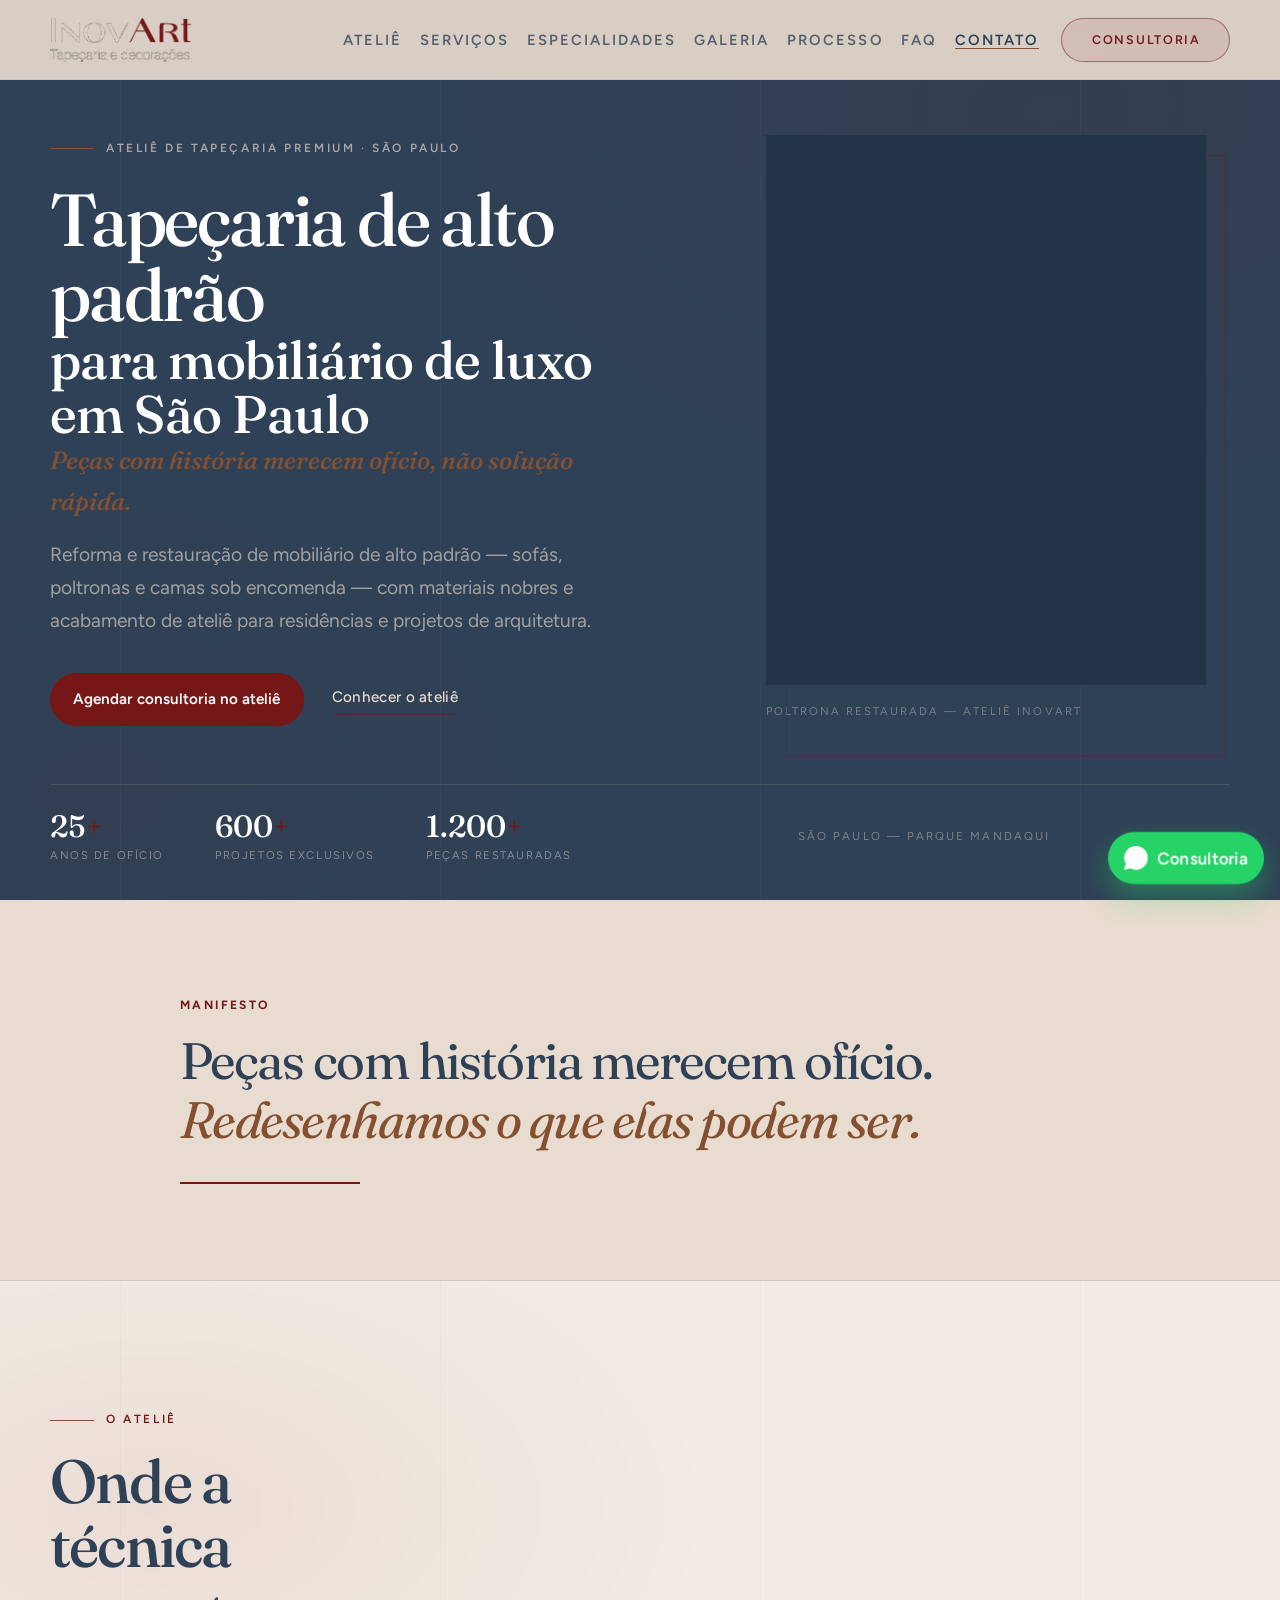
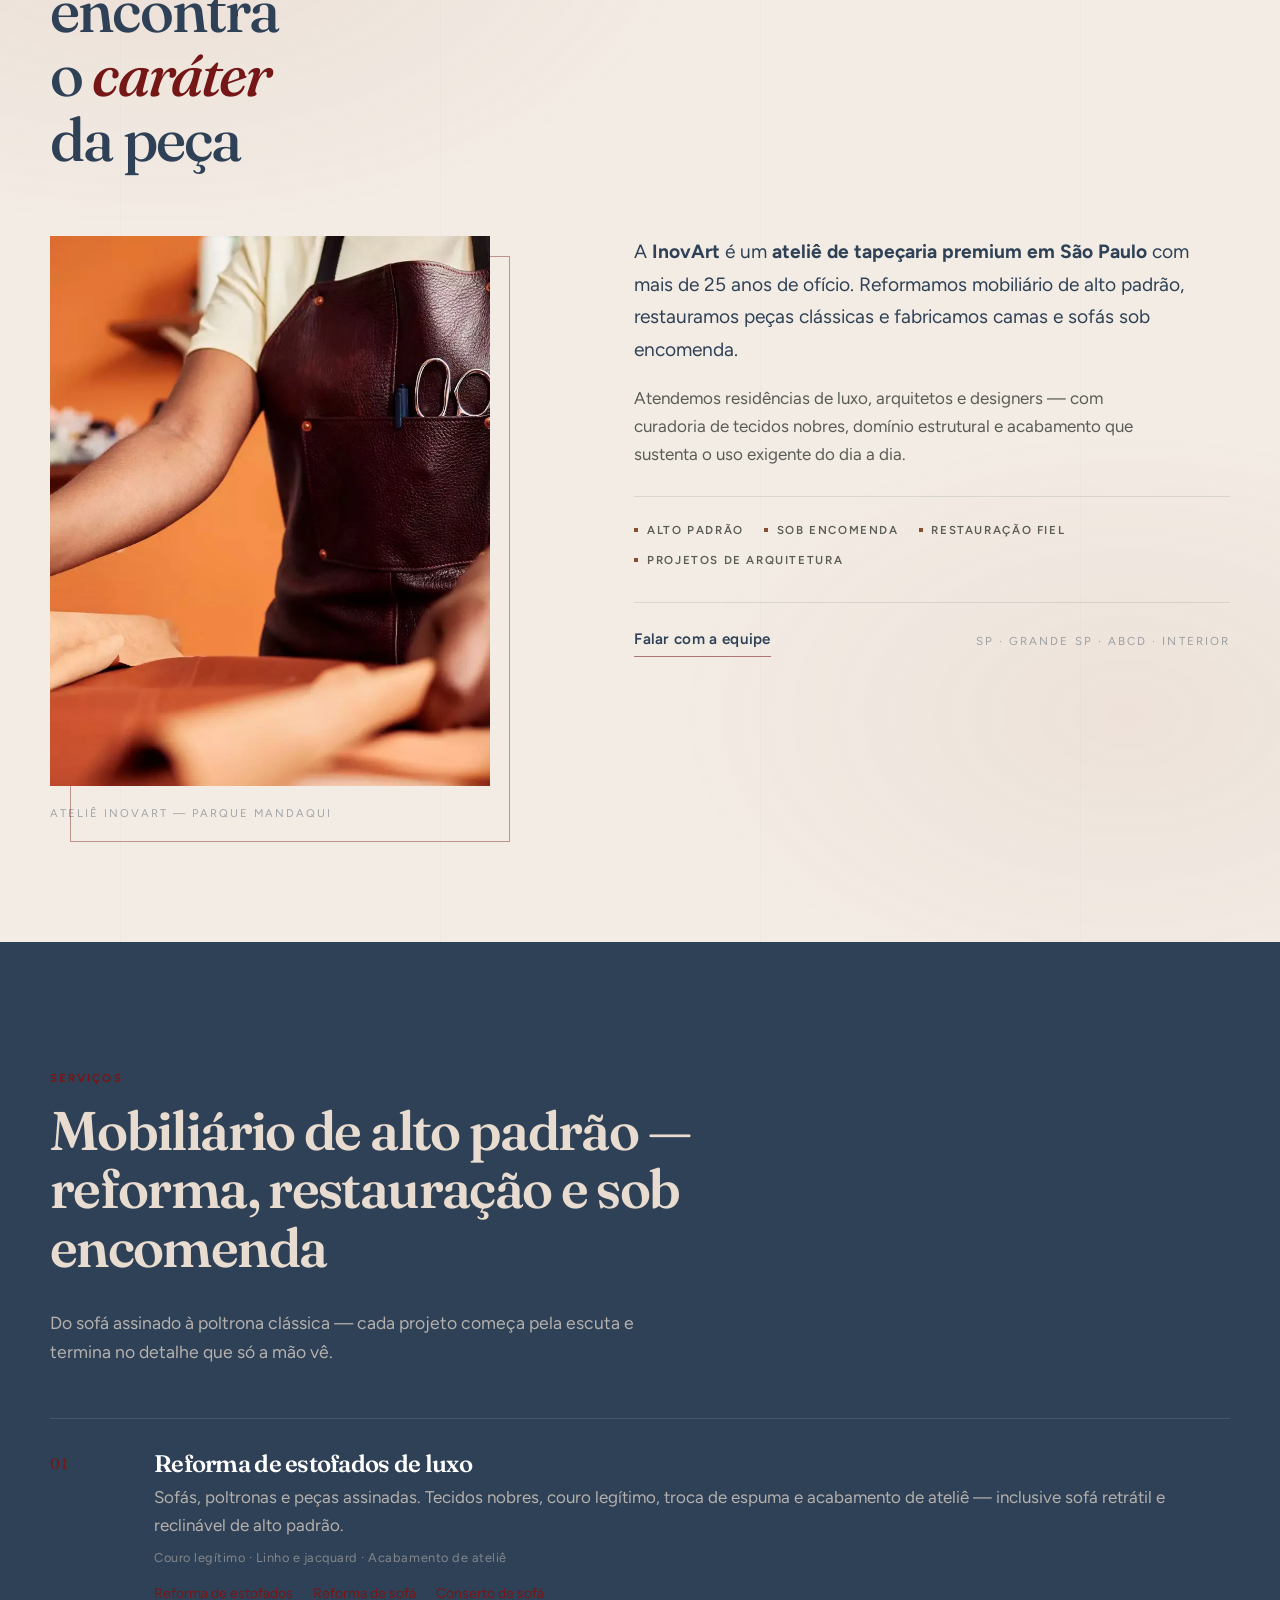
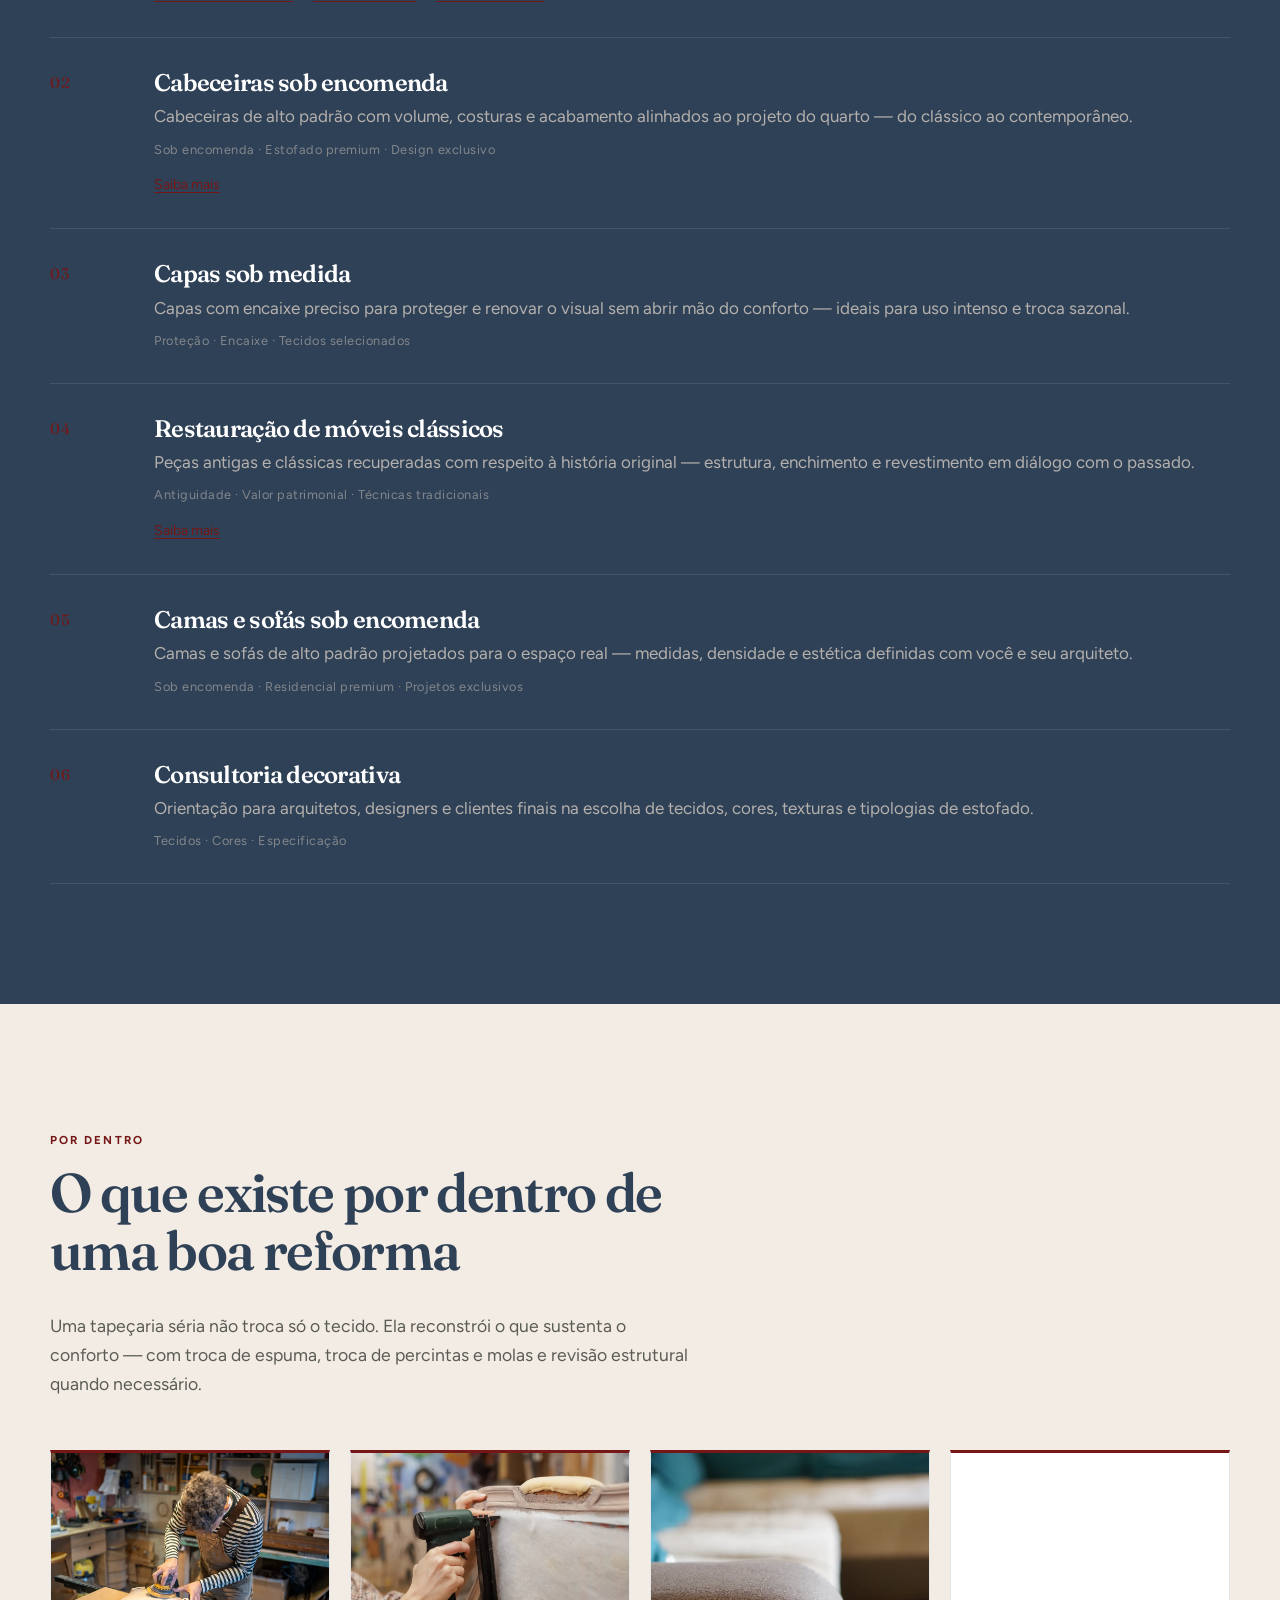
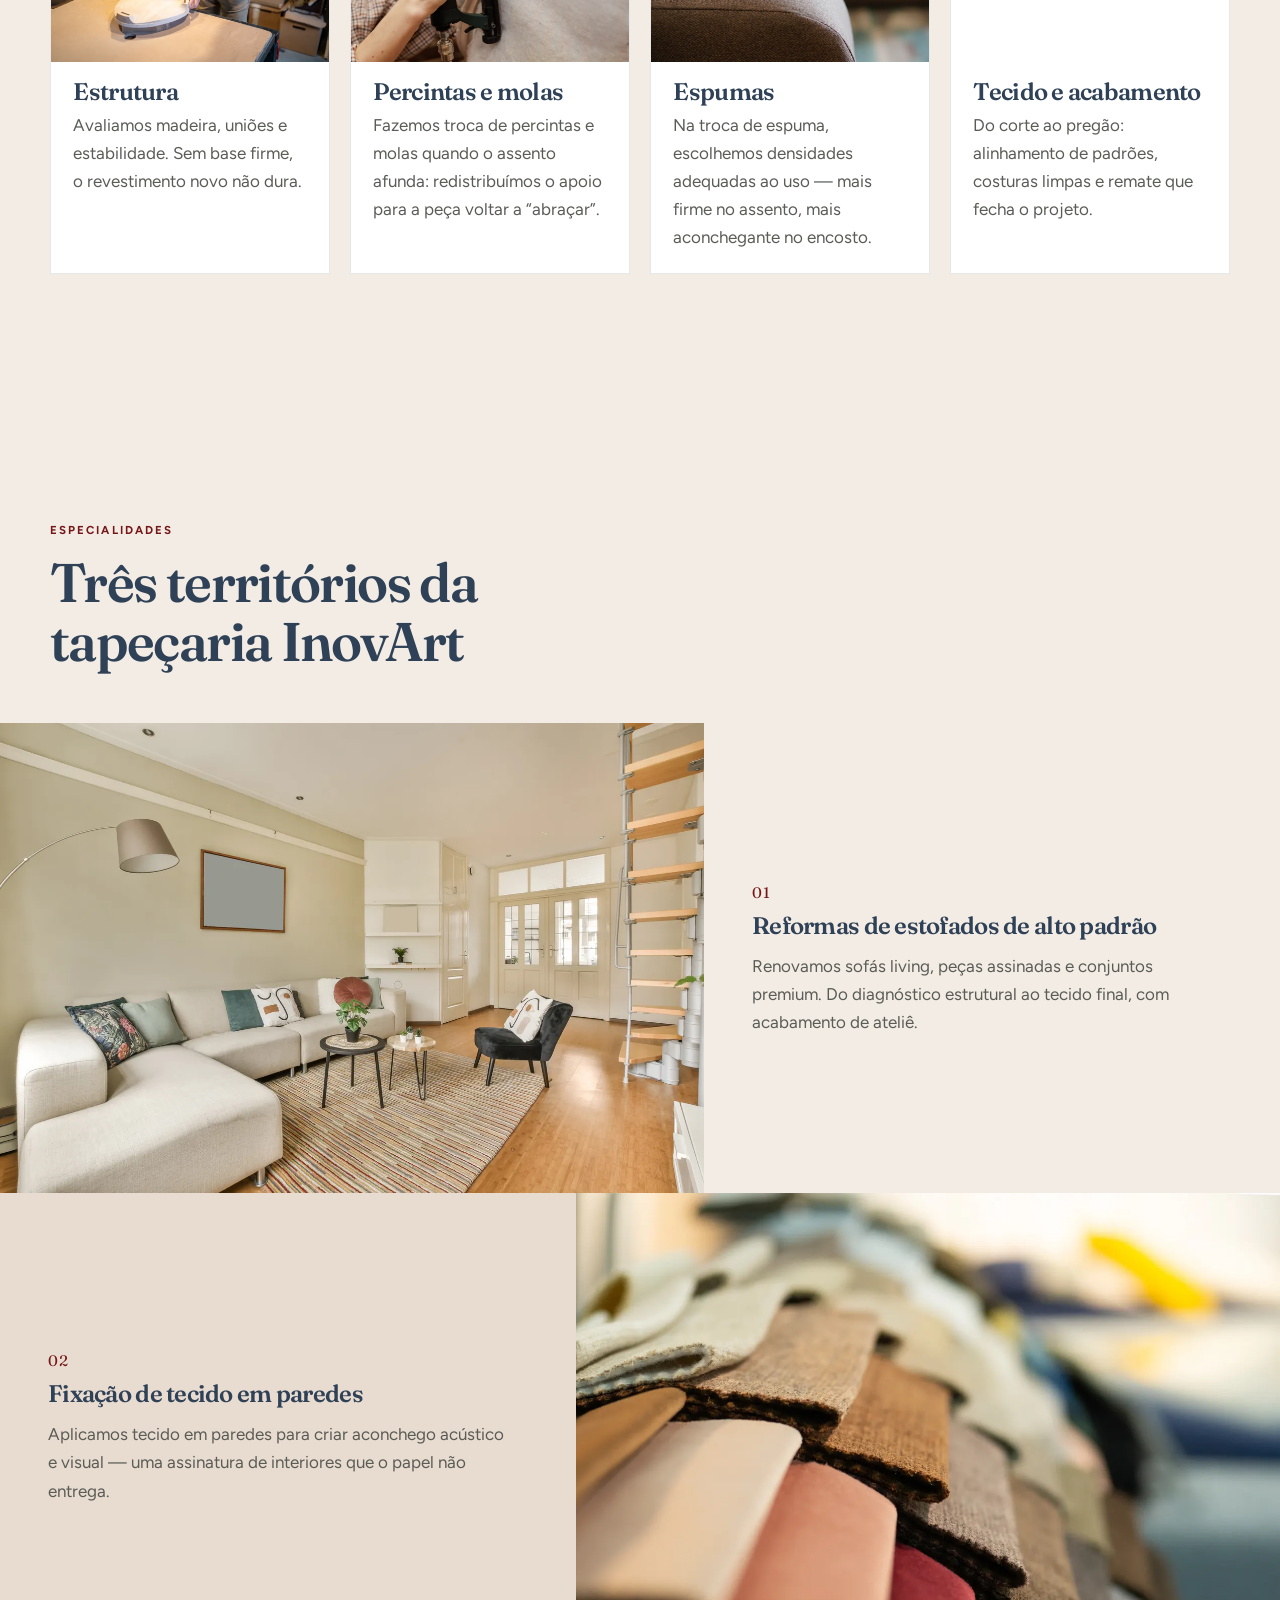
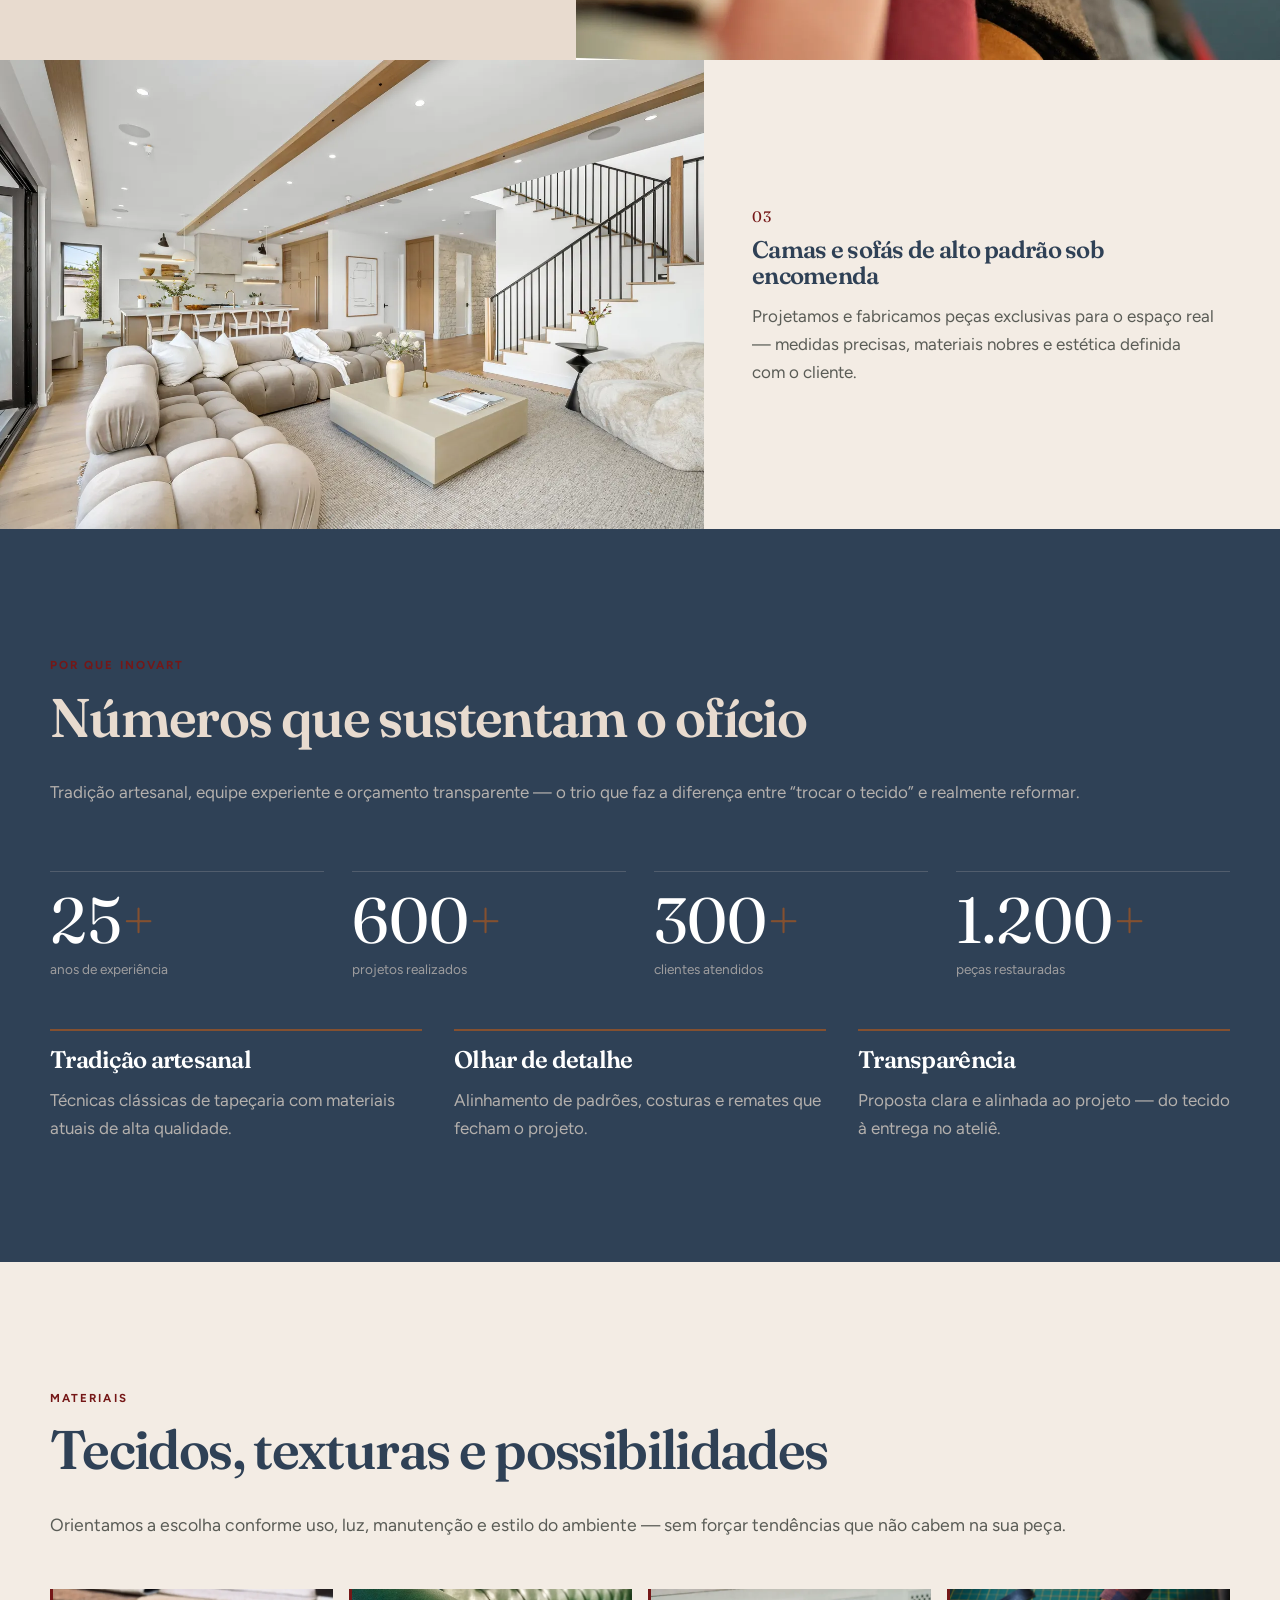
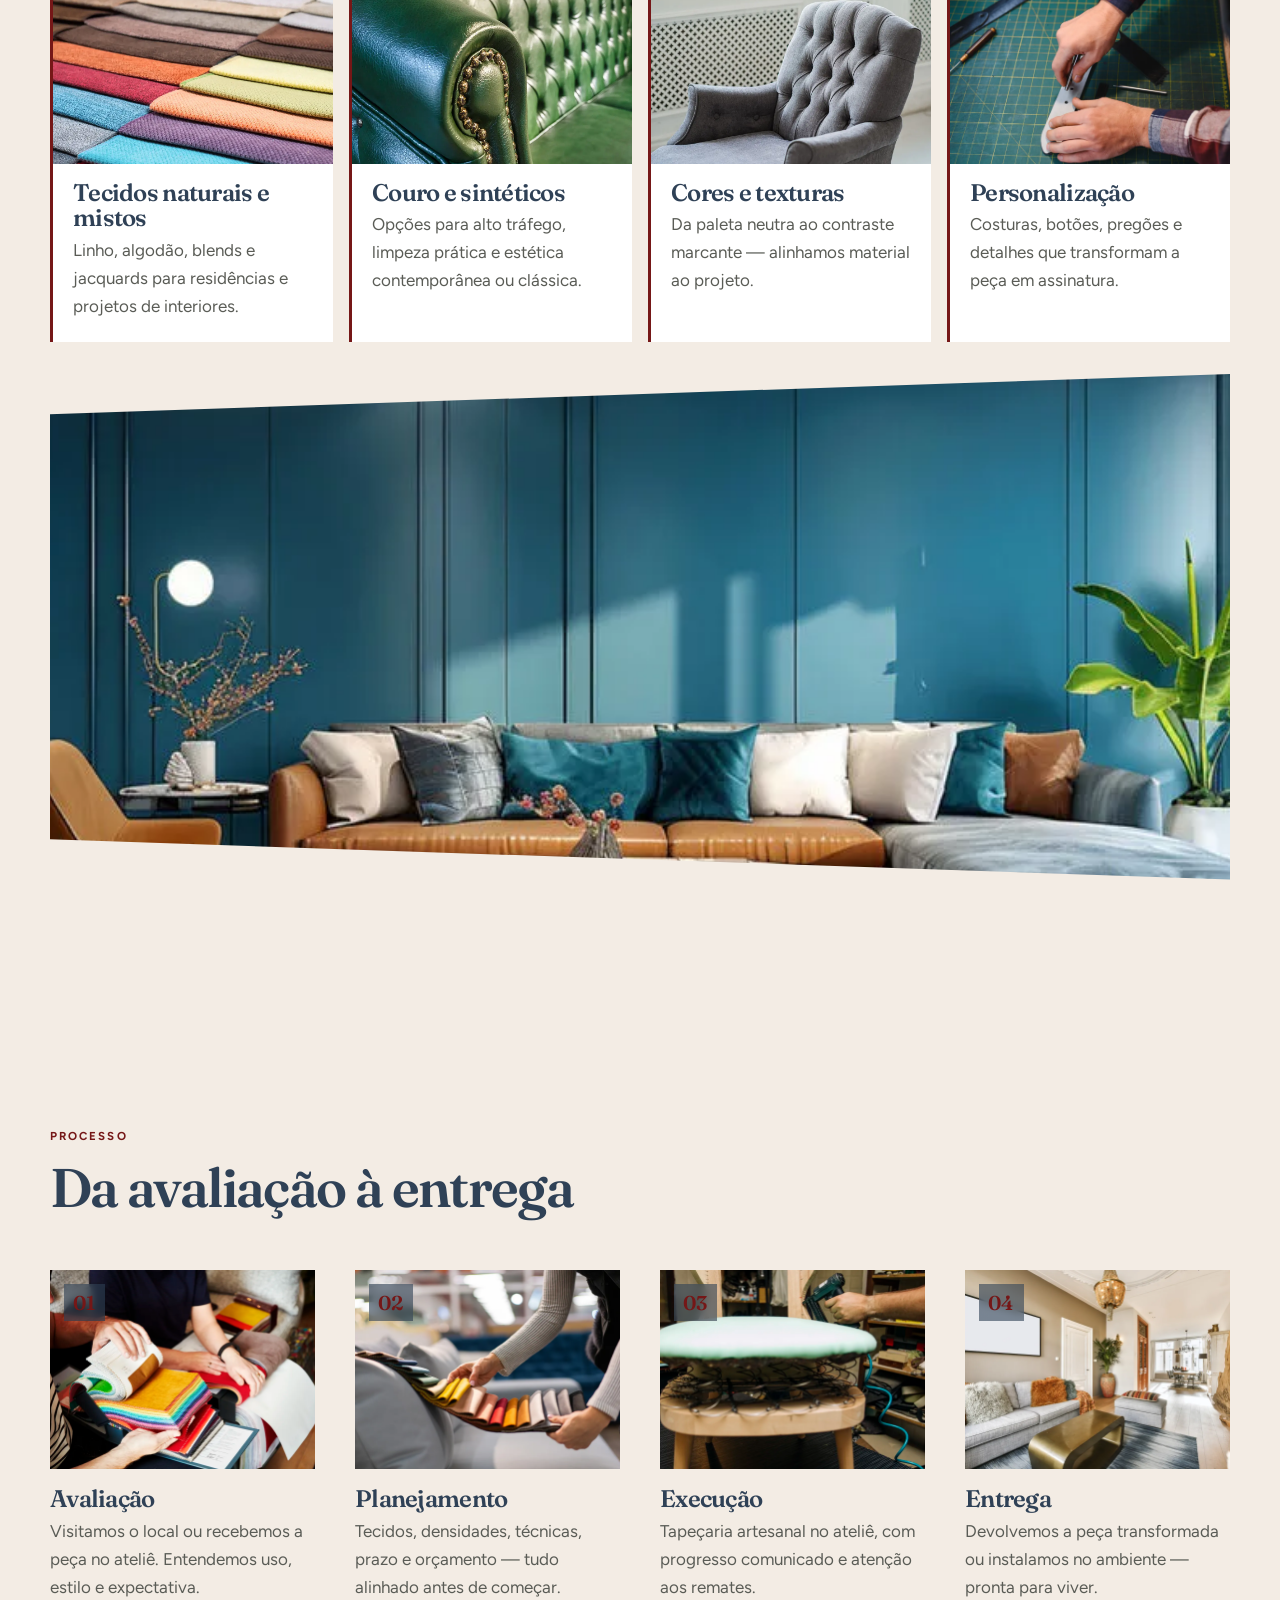
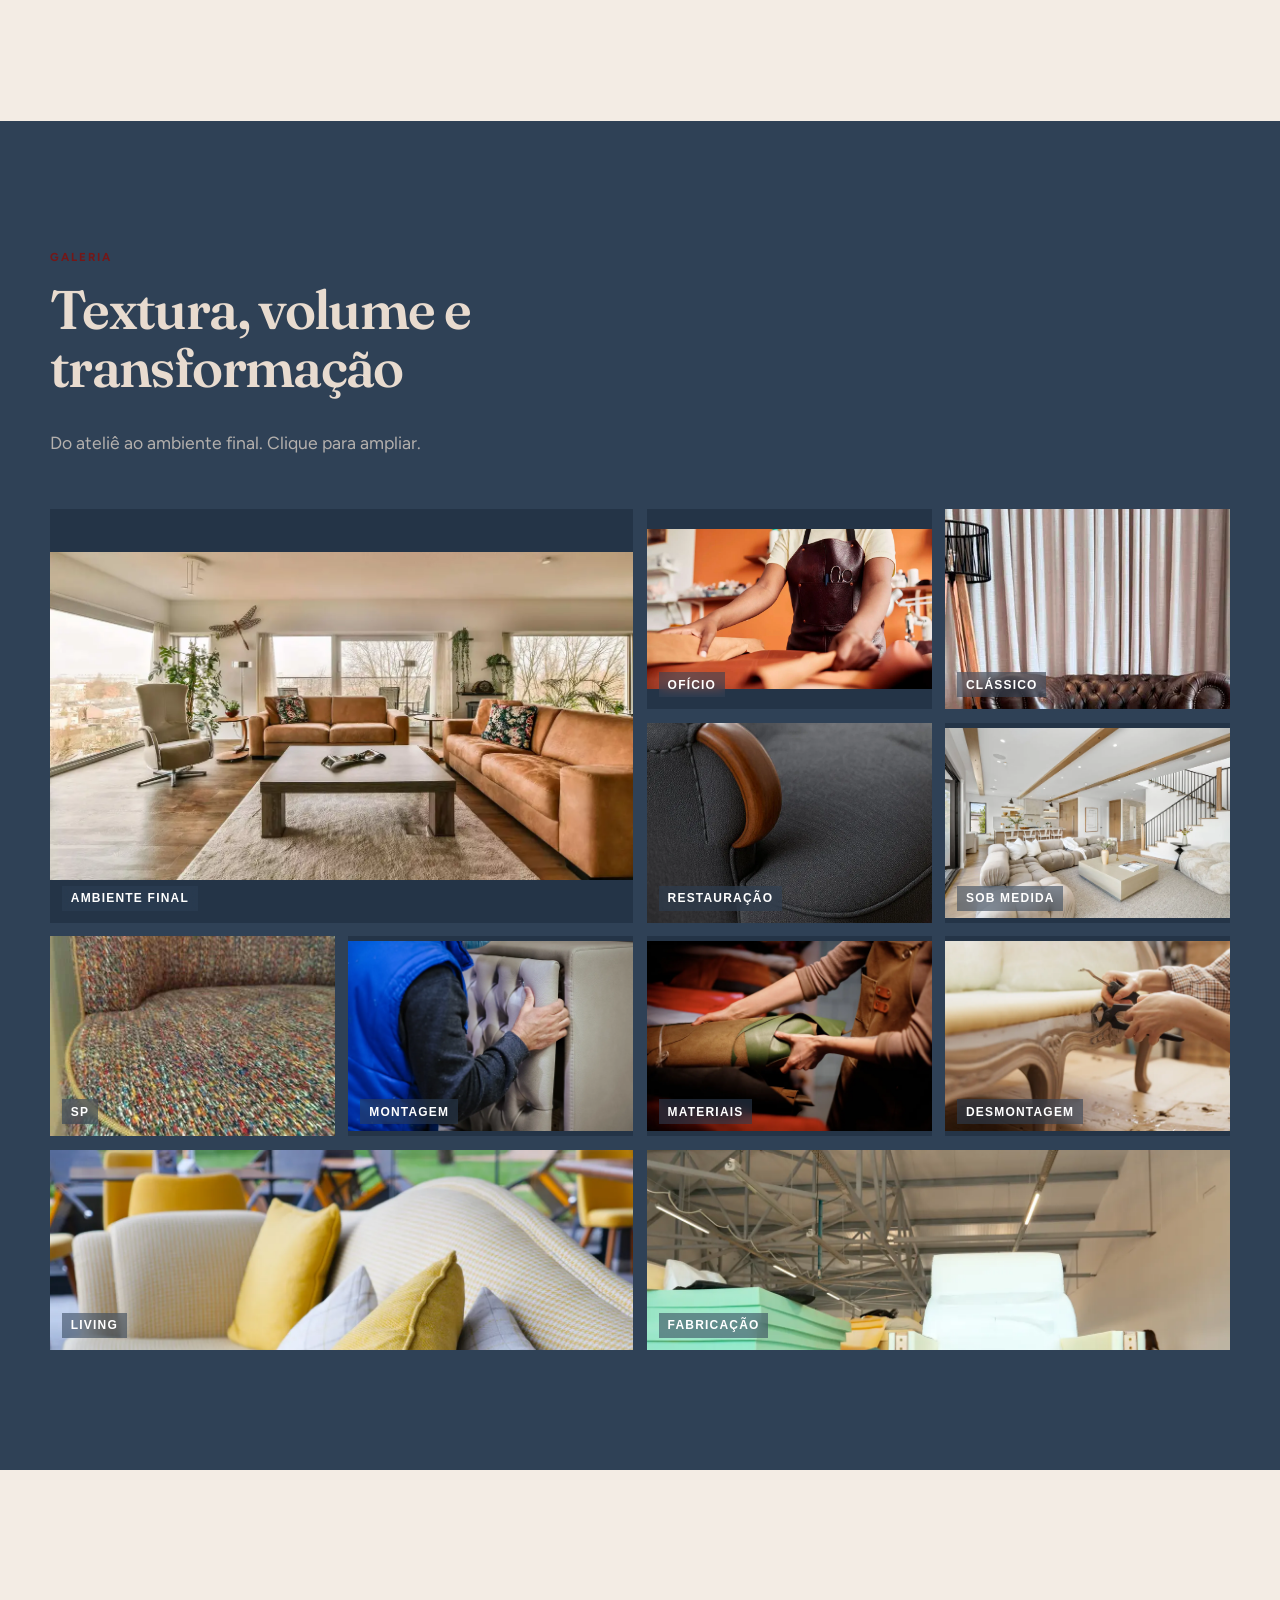
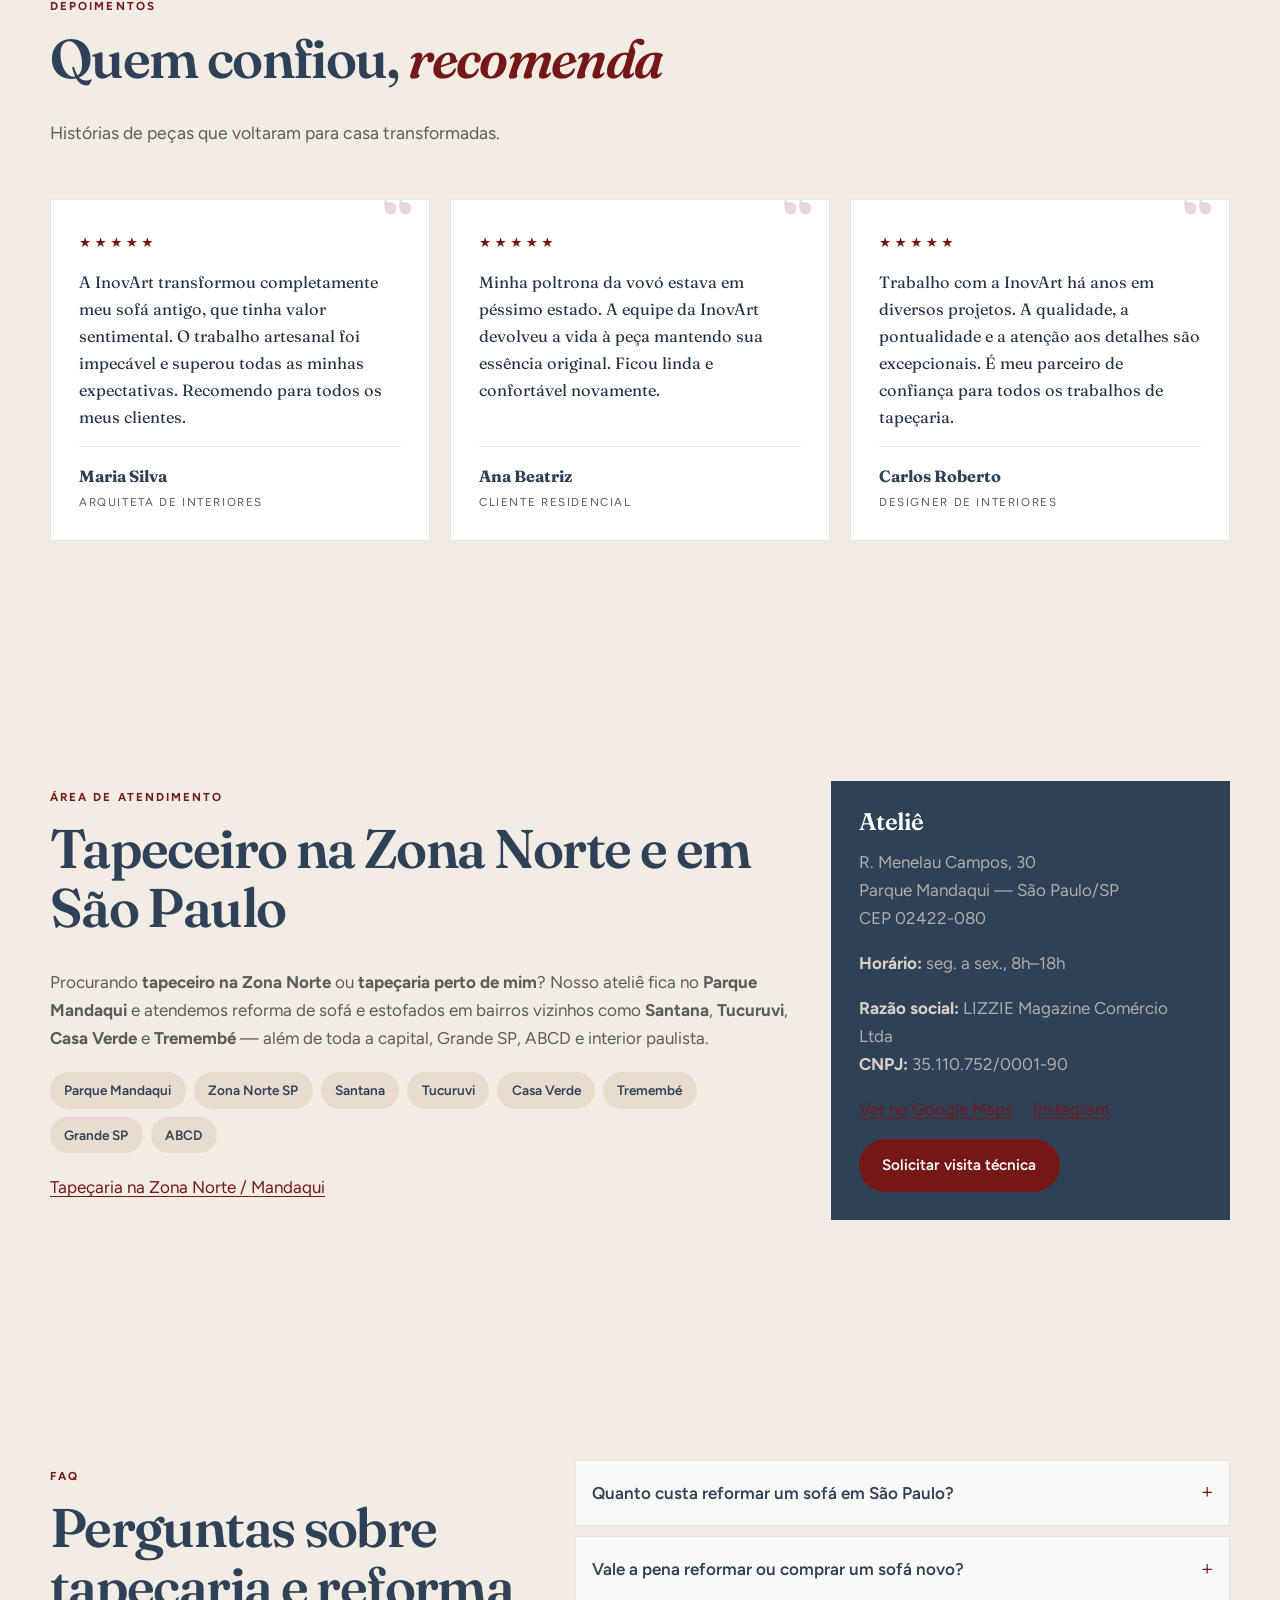
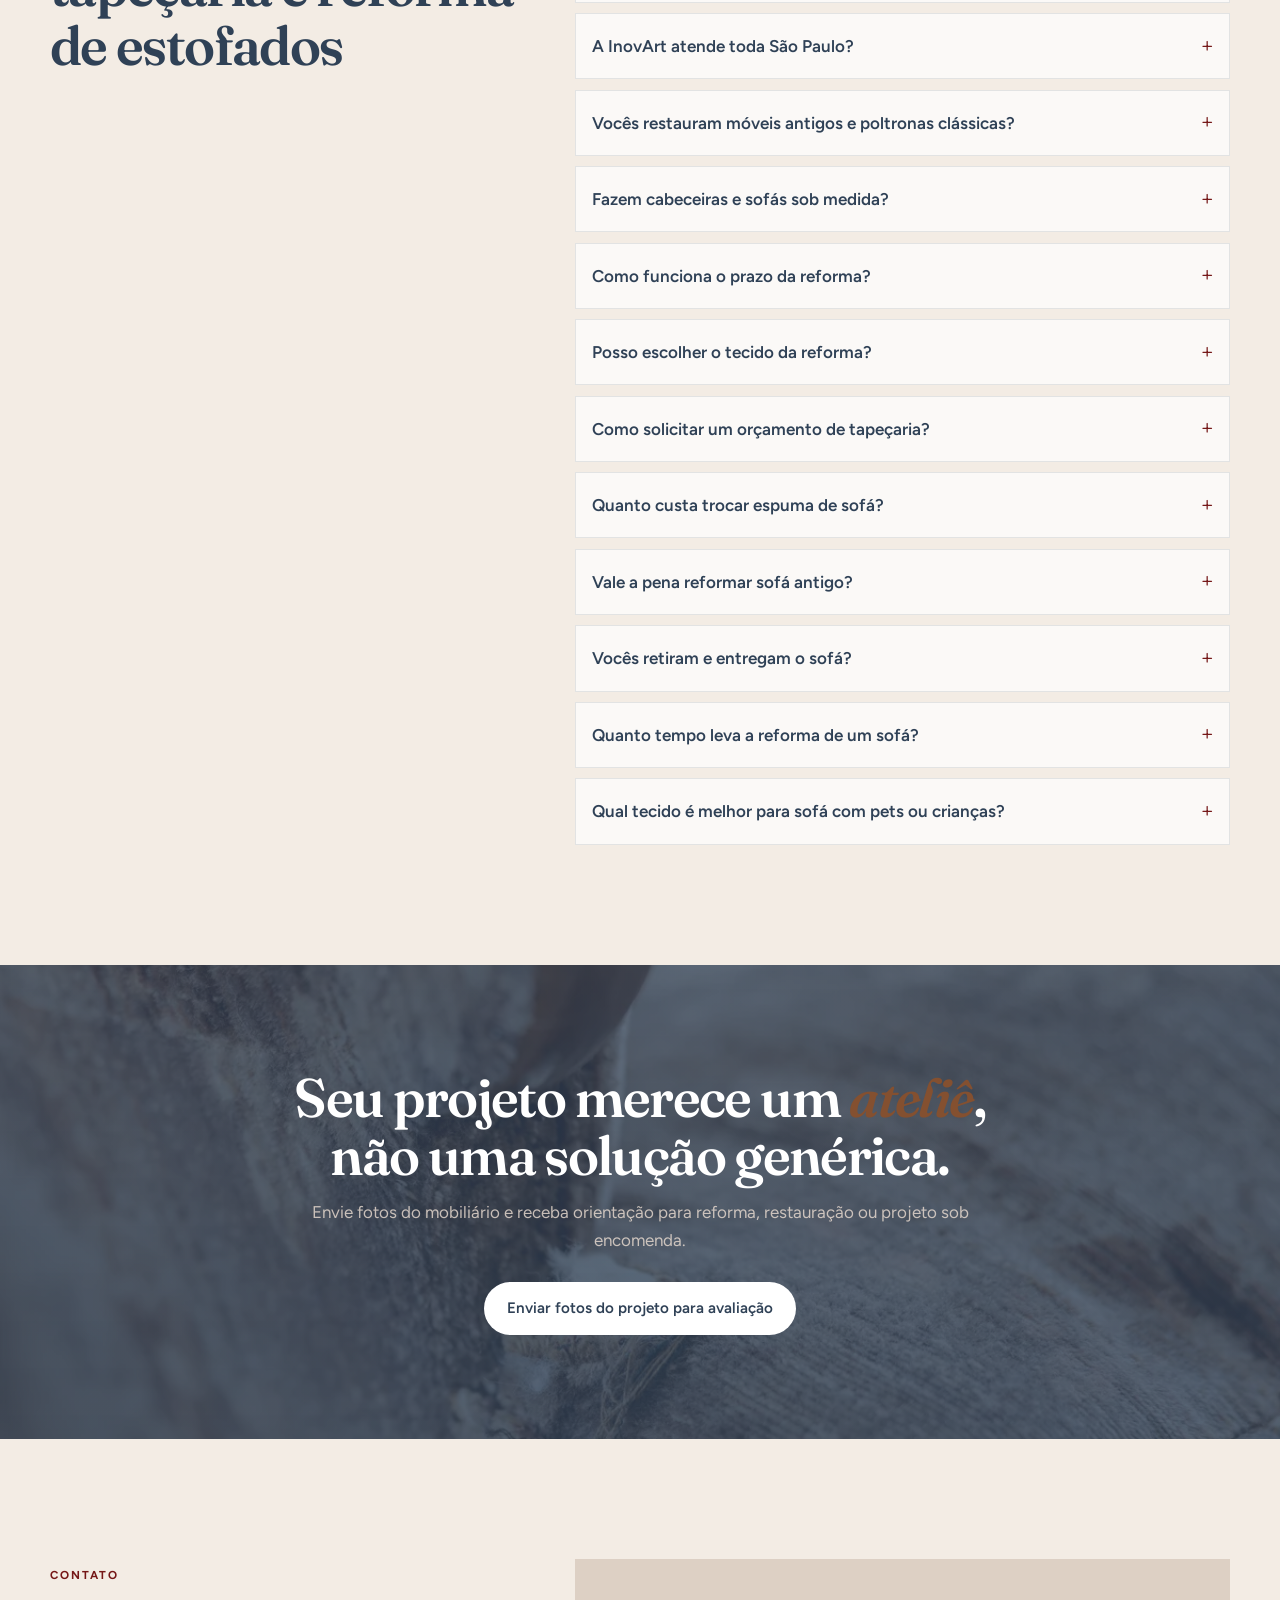
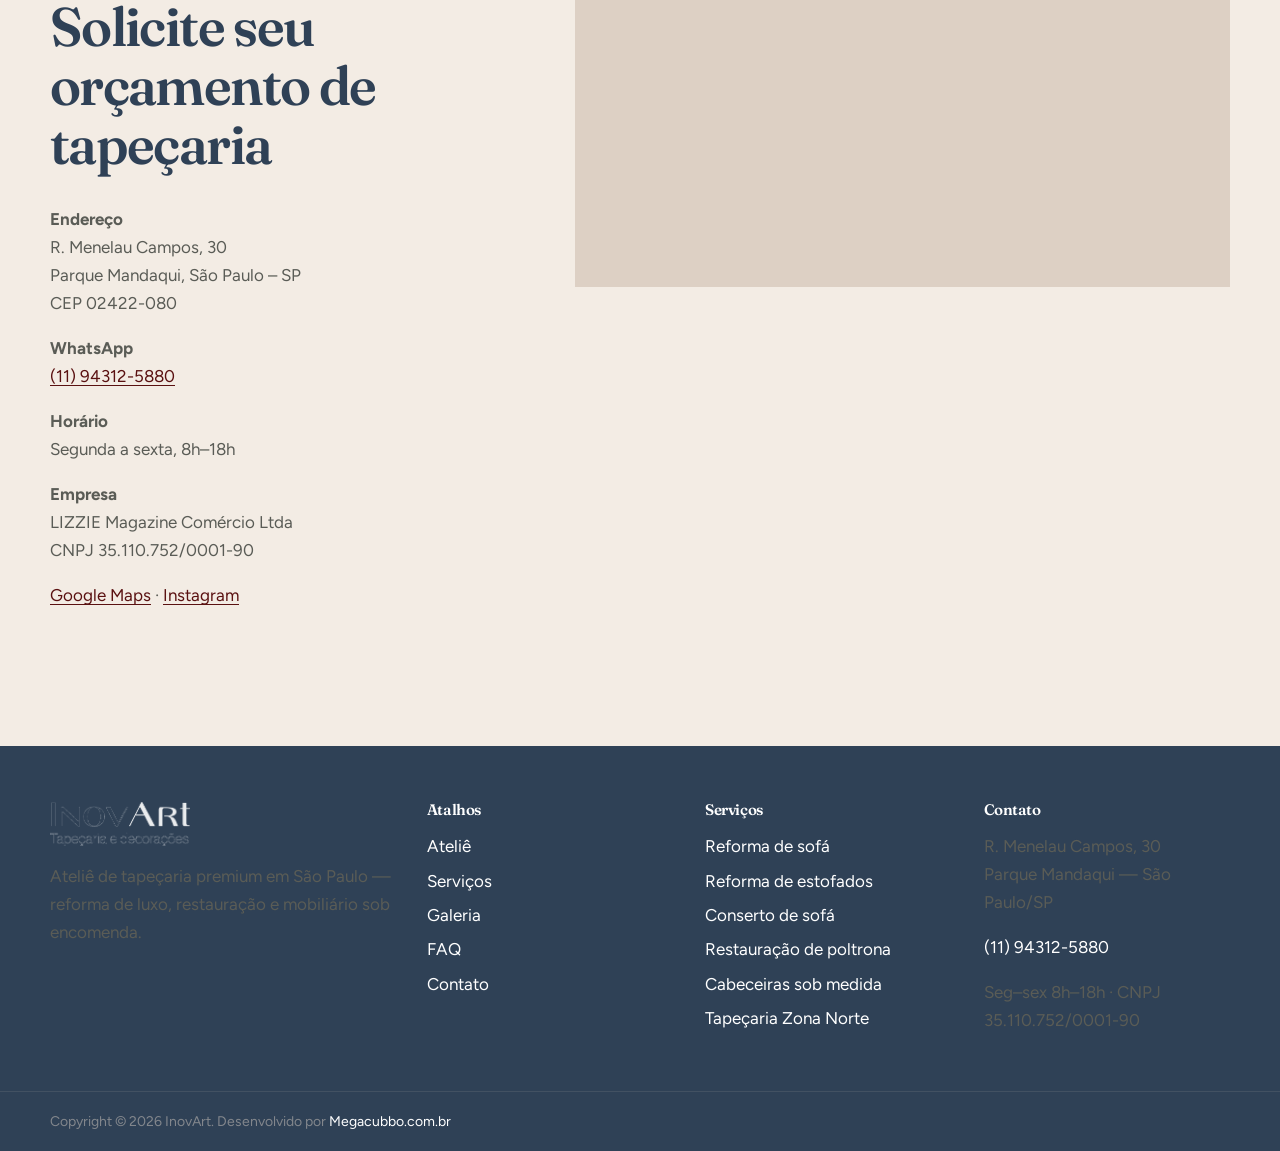
==== commit cfd79c4f: "Aplica identidade visual 2026 e posicionamento premium da InovArt. Atualiza logo, paleta bordô/creme" ====
--- a/index.html
+++ b/index.html
@@ -3,12 +3,12 @@
 <head>
   <meta charset="utf-8">
   <meta name="viewport" content="width=device-width, initial-scale=1">
-  <title>Tapeçaria em São Paulo | Reforma de Sofá — InovArt</title>
-  <meta name="description" content="Tapeçaria em São Paulo: reforma de sofá, poltronas e estofados sob medida no Parque Mandaqui. Peça orçamento pelo WhatsApp.">
-  <meta name="keywords" content="tapeçaria São Paulo, tapeçaria SP, reforma de estofados São Paulo, reforma de sofá SP, conserto de sofá São Paulo, reforma de poltrona, tapeceiro São Paulo, estofador SP, restauração de estofados, tapeçaria perto de mim, cabeceiras sob medida, capas sob medida, tecido em paredes, estofados náuticos, móveis sob medida SP, Parque Mandaqui, zona norte SP">
+  <title>Tapeçaria de Alto Padrão em São Paulo | Reforma de Luxo — InovArt</title>
+  <meta name="description" content="Ateliê de tapeçaria premium em São Paulo: reforma de mobiliário de luxo, restauração e camas/sofás sob encomenda. Parque Mandaqui.">
+  <meta name="keywords" content="tapeçaria alto padrão São Paulo, tapeçaria premium SP, reforma de sofá de luxo, mobiliário sob encomenda, restauração de móveis clássicos, tapeçaria São Paulo, reforma de estofados SP, cabeceiras sob encomenda, tapeceiro zona norte, Parque Mandaqui">
   <meta name="robots" content="index, follow, max-image-preview:large, max-snippet:-1, max-video-preview:-1">
   <meta name="author" content="InovArt Tapeçaria e Decorações">
-  <meta name="theme-color" content="#0B0B0C">
+  <meta name="theme-color" content="#751717">
   <meta name="geo.region" content="BR-SP">
   <meta name="geo.placename" content="São Paulo, Parque Mandaqui">
   <meta name="geo.position" content="-23.4845;-46.6305">
@@ -25,16 +25,16 @@
   <meta property="og:locale" content="pt_BR">
   <meta property="og:url" content="https://inovartdecor.com.br/">
   <meta property="og:site_name" content="InovArt Tapeçaria">
-  <meta property="og:title" content="Tapeçaria em São Paulo | Reforma de Sofá — InovArt">
-  <meta property="og:description" content="Tapeçaria em São Paulo: reforma de sofá, poltronas e estofados sob medida no Parque Mandaqui. Peça orçamento pelo WhatsApp.">
+  <meta property="og:title" content="Tapeçaria de Alto Padrão em São Paulo | InovArt">
+  <meta property="og:description" content="Ateliê de tapeçaria premium: reforma de mobiliário de luxo, restauração e camas/sofás sob encomenda em São Paulo.">
   <meta property="og:image" content="https://inovartdecor.com.br/assets/og.jpg">
   <meta property="og:image:alt" content="Tapeçaria InovArt — reforma de estofados em São Paulo">
   <meta property="og:image:width" content="1200">
   <meta property="og:image:height" content="630">
 
   <meta name="twitter:card" content="summary_large_image">
-  <meta name="twitter:title" content="Tapeçaria em São Paulo | Reforma de Sofá — InovArt">
-  <meta name="twitter:description" content="Tapeçaria em São Paulo: reforma de sofá, poltronas e estofados sob medida no Parque Mandaqui. Peça orçamento pelo WhatsApp.">
+  <meta name="twitter:title" content="Tapeçaria de Alto Padrão em São Paulo | InovArt">
+  <meta name="twitter:description" content="Ateliê de tapeçaria premium: reforma de mobiliário de luxo, restauração e camas/sofás sob encomenda em São Paulo.">
   <meta name="twitter:image" content="https://inovartdecor.com.br/assets/og.jpg">
 
   <link rel="preload" as="image" href="assets/galeria-poltrona-720.webp" type="image/webp" imagesrcset="assets/galeria-poltrona-720.webp 720w, assets/galeria-poltrona.webp 800w" imagesizes="(max-width: 768px) 92vw, min(48vw, 560px)">
@@ -52,10 +52,10 @@
         "@id": "https://inovartdecor.com.br/#business",
         "name": "InovArt",
         "alternateName": ["InovArt Tapeçaria", "InovArt Tapeçaria e Decorações", "Tapeçaria InovArt"],
-        "description": "Tapeçaria em São Paulo especializada em reforma de estofados, reforma de sofá, restauração artesanal e móveis sob medida. Ateliê no Parque Mandaqui, zona norte.",
+        "description": "Ateliê de tapeçaria premium em São Paulo: reforma de mobiliário de alto padrão, restauração de luxo e camas/sofás sob encomenda. Parque Mandaqui, zona norte.",
         "url": "https://inovartdecor.com.br/",
         "telephone": "+55-11-94312-5880",
-        "slogan": "Alta tapeçaria para móveis eternos",
+        "slogan": "Tapeçaria e decorações de alto padrão",
         "image": [
           "https://inovartdecor.com.br/assets/og.jpg",
           "https://inovartdecor.com.br/assets/galeria-poltrona.jpg",
@@ -68,7 +68,7 @@
           "url": "https://inovartdecor.com.br/assets/logo-brand.png",
           "caption": "InovArt Tapeçaria e Decorações"
         },
-        "priceRange": "$$",
+        "priceRange": "$$$",
         "currenciesAccepted": "BRL",
         "taxID": "35.110.752/0001-90",
         "legalName": "LIZZIE Magazine Comércio Ltda",
@@ -160,13 +160,13 @@
         "@type": "WebPage",
         "@id": "https://inovartdecor.com.br/#webpage",
         "url": "https://inovartdecor.com.br/",
-        "name": "Tapeçaria em São Paulo | Reforma de Sofá — InovArt",
+        "name": "Tapeçaria de Alto Padrão em São Paulo | InovArt",
         "isPartOf": { "@id": "https://inovartdecor.com.br/#website" },
         "about": { "@id": "https://inovartdecor.com.br/#business" },
         "primaryImageOfPage": { "@type": "ImageObject", "url": "https://inovartdecor.com.br/assets/galeria-poltrona.jpg" },
         "datePublished": "2026-07-23",
         "dateModified": "2026-07-24",
-        "description": "Tapeçaria em São Paulo: reforma de sofá, poltronas e estofados sob medida no Parque Mandaqui. Peça orçamento pelo WhatsApp.",
+        "description": "Ateliê de tapeçaria premium em São Paulo: reforma de mobiliário de luxo, restauração e camas/sofás sob encomenda no Parque Mandaqui.",
         "inLanguage": "pt-BR",
         "speakable": {
           "@type": "SpeakableSpecification",
@@ -309,10 +309,10 @@
 <body>
   <a class="skip-link" href="#conteudo">Ir para o conteúdo</a>
 
-  <header class="site-header" id="topo" data-theme="dark">
+  <header class="site-header" id="topo">
     <div class="container header-inner">
       <a class="brand" href="#topo" aria-label="InovArt — início">
-        <img src="assets/logo.png" alt="InovArt Tapeçaria e Decorações" width="150" height="48" decoding="async">
+        <img src="assets/logo.png" alt="InovArt Tapeçaria e Decorações" width="140" height="44" decoding="async">
       </a>
       <button class="nav-toggle" type="button" aria-expanded="false" aria-controls="menu-principal" aria-label="Abrir menu">
         <span></span><span></span><span></span>
@@ -327,7 +327,7 @@
           <li><a href="#faq">FAQ</a></li>
           <li><a href="#contato">Contato</a></li>
         </ul>
-        <a class="btn btn-hairline btn-sm" href="https://wa.me/5511943125880?text=Oi!%20Vim%20pelo%20site%20e%20desejo%20receber%20um%20or%C3%A7amento%20de%20tape%C3%A7aria" target="_blank" rel="noopener noreferrer">Orçamento</a>
+        <a class="btn btn-hairline btn-sm" href="https://wa.me/5511943125880?text=Oi!%20Vim%20pelo%20site%20e%20gostaria%20de%20agendar%20consultoria%20no%20ateli%C3%AA" target="_blank" rel="noopener noreferrer">Consultoria</a>
       </nav>
     </div>
   </header>
@@ -337,15 +337,15 @@
     <section class="hero" aria-labelledby="hero-title">
       <div class="hero-inner">
         <div class="hero-copy">
-          <p class="hero-kicker hero-anim" style="--d:0"><span aria-hidden="true"></span>Ateliê de alta tapeçaria · São Paulo</p>
+          <p class="hero-kicker hero-anim" style="--d:0"><span aria-hidden="true"></span>Ateliê de tapeçaria premium · São Paulo</p>
           <h1 id="hero-title">
-            <span class="hero-mask"><span class="hero-line hero-anim" style="--d:1">Tapeçaria em São Paulo</span></span>
-            <span class="hero-mask"><span class="hero-line hero-anim hero-line-sub" style="--d:2">para reforma de sofás e estofados</span></span>
+            <span class="hero-mask"><span class="hero-line hero-anim" style="--d:1">Tapeçaria de alto padrão</span></span>
+            <span class="hero-mask"><span class="hero-line hero-anim hero-line-sub" style="--d:2">para mobiliário de luxo em São Paulo</span></span>
           </h1>
-          <p class="hero-tagline hero-anim" style="--d:3">Alta tapeçaria para móveis <em>eternos</em>.</p>
-          <p class="hero-lead hero-anim" style="--d:3">Reforma e conserto de sofá — incluindo retrátil e reclinável —, poltronas e estofados com padrão de excelência. Restauração fiel e mobiliário sob medida para residências e projetos de arquitetura.</p>
+          <p class="hero-tagline hero-anim" style="--d:3">Peças com história merecem <em>ofício</em>, não solução rápida.</p>
+          <p class="hero-lead hero-anim" style="--d:3">Reforma e restauração de mobiliário de alto padrão — sofás, poltronas e camas sob encomenda — com materiais nobres e acabamento de ateliê para residências e projetos de arquitetura.</p>
           <div class="hero-actions hero-anim" style="--d:4">
-            <a class="btn btn-accent" href="https://wa.me/5511943125880?text=Oi!%20Vim%20pelo%20site%20e%20quero%20pedir%20or%C3%A7amento%20para%20reforma%20de%20sof%C3%A1" target="_blank" rel="noopener noreferrer">Pedir orçamento para reforma de sofá</a>
+            <a class="btn btn-accent" href="https://wa.me/5511943125880?text=Oi!%20Vim%20pelo%20site%20e%20gostaria%20de%20agendar%20consultoria%20no%20ateli%C3%AA" target="_blank" rel="noopener noreferrer">Agendar consultoria no ateliê</a>
             <a class="hero-link" href="#sobre">Conhecer o ateliê</a>
           </div>
         </div>
@@ -371,7 +371,7 @@
       <div class="hero-bar hero-anim" style="--d:5">
         <ul class="hero-stats">
           <li><strong>25<i>+</i></strong><span>anos de ofício</span></li>
-          <li><strong>600<i>+</i></strong><span>projetos entregues</span></li>
+          <li><strong>600<i>+</i></strong><span>projetos exclusivos</span></li>
           <li><strong>1.200<i>+</i></strong><span>peças restauradas</span></li>
         </ul>
         <p class="hero-place">São Paulo — Parque Mandaqui</p>
@@ -382,7 +382,7 @@
     <section class="manifesto" aria-label="Manifesto InovArt">
       <div class="container manifesto-inner reveal">
         <p class="manifesto-label">Manifesto</p>
-        <p class="manifesto-text">Não descartamos histórias.<br><span>Redesenhamos o que elas podem ser.</span></p>
+        <p class="manifesto-text">Peças com história merecem ofício.<br><span>Redesenhamos o que elas podem ser.</span></p>
         <div class="manifesto-line" aria-hidden="true"></div>
       </div>
     </section>
@@ -408,13 +408,13 @@
           </div>
 
           <div class="about-copy reveal">
-            <p class="about-lead">A <strong>InovArt</strong> é uma <strong>tapeçaria em São Paulo</strong> com mais de 25 anos de ofício. Reformamos sofás, poltronas e cadeiras; restauramos peças com história; criamos cabeceiras e móveis sob medida.</p>
-            <p>Atendemos residências, arquitetos e designers — com seleção cuidadosa de tecidos, domínio estrutural e acabamento que sustenta o uso do dia a dia.</p>
+            <p class="about-lead">A <strong>InovArt</strong> é um <strong>ateliê de tapeçaria premium em São Paulo</strong> com mais de 25 anos de ofício. Reformamos mobiliário de alto padrão, restauramos peças clássicas e fabricamos camas e sofás sob encomenda.</p>
+            <p>Atendemos residências de luxo, arquitetos e designers — com curadoria de tecidos nobres, domínio estrutural e acabamento que sustenta o uso exigente do dia a dia.</p>
             <ul class="about-tags">
-              <li>Reforma de estofados</li>
+              <li>Alto padrão</li>
+              <li>Sob encomenda</li>
               <li>Restauração fiel</li>
-              <li>Sob medida</li>
-              <li>Consultoria de tecidos</li>
+              <li>Projetos de arquitetura</li>
             </ul>
             <div class="about-foot">
               <a class="about-link" href="https://wa.me/5511943125880?text=Oi!%20Vim%20pelo%20site%20e%20desejo%20receber%20um%20or%C3%A7amento%20de%20tape%C3%A7aria" target="_blank" rel="noopener noreferrer">Falar com a equipe</a>
@@ -430,16 +430,16 @@
       <div class="container">
         <div class="section-head reveal">
           <p class="eyebrow">Serviços</p>
-          <h2 id="servicos-title">Tapeçaria e reforma de estofados em São Paulo</h2>
-          <p class="section-lead">Do sofá de sala à poltrona de família — cada projeto começa pela escuta e termina no detalhe que só a mão vê.</p>
+          <h2 id="servicos-title">Mobiliário de alto padrão — reforma, restauração e sob encomenda</h2>
+          <p class="section-lead">Do sofá assinado à poltrona clássica — cada projeto começa pela escuta e termina no detalhe que só a mão vê.</p>
         </div>
         <div class="service-index">
           <article class="service-row reveal" style="--d:0">
             <span class="service-num">01</span>
             <div class="service-body">
-              <h3>Reforma de estofados</h3>
-              <p>Sofás, poltronas, cadeiras e puffs. Fazemos troca de espuma, troca de percintas e molas, revisão estrutural e novo revestimento — inclusive sofá retrátil e reclinável — para devolver conforto e presença ao ambiente.</p>
-              <p class="service-tags">Uso residencial · Couro e tecidos · Retrátil e reclinável</p>
+              <h3>Reforma de estofados de luxo</h3>
+              <p>Sofás, poltronas e peças assinadas. Tecidos nobres, couro legítimo, troca de espuma e acabamento de ateliê — inclusive sofá retrátil e reclinável de alto padrão.</p>
+              <p class="service-tags">Couro legítimo · Linho e jacquard · Acabamento de ateliê</p>
               <p class="service-links">
                 <a href="servicos/reforma-de-estofados-sao-paulo.html">Reforma de estofados</a>
                 <a href="servicos/reforma-de-sofa-sao-paulo.html">Reforma de sofá</a>
@@ -450,9 +450,9 @@
           <article class="service-row reveal" style="--d:1">
             <span class="service-num">02</span>
             <div class="service-body">
-              <h3>Cabeceiras personalizadas</h3>
-              <p>Cabeceiras sob medida com volume, costuras e acabamento alinhados ao projeto do quarto — do clássico ao contemporâneo.</p>
-              <p class="service-tags">Sob medida · Estofado · Design exclusivo</p>
+              <h3>Cabeceiras sob encomenda</h3>
+              <p>Cabeceiras de alto padrão com volume, costuras e acabamento alinhados ao projeto do quarto — do clássico ao contemporâneo.</p>
+              <p class="service-tags">Sob encomenda · Estofado premium · Design exclusivo</p>
               <p class="service-links"><a href="servicos/cabeceiras-sob-medida.html">Saiba mais</a></p>
             </div>
           </article>
@@ -467,18 +467,18 @@
           <article class="service-row reveal" style="--d:3">
             <span class="service-num">04</span>
             <div class="service-body">
-              <h3>Restauração artesanal</h3>
-              <p>Peças antigas e clássicas recuperadas com respeito à história original: estrutura, enchimento e revestimento em diálogo com o passado — inclusive restauração de poltrona antiga.</p>
-              <p class="service-tags">Antiguidade · Valor sentimental · Técnicas tradicionais</p>
+              <h3>Restauração de móveis clássicos</h3>
+              <p>Peças antigas e clássicas recuperadas com respeito à história original — estrutura, enchimento e revestimento em diálogo com o passado.</p>
+              <p class="service-tags">Antiguidade · Valor patrimonial · Técnicas tradicionais</p>
               <p class="service-links"><a href="servicos/restauracao-de-poltrona-antiga.html">Saiba mais</a></p>
             </div>
           </article>
           <article class="service-row reveal" style="--d:4">
             <span class="service-num">05</span>
             <div class="service-body">
-              <h3>Móveis sob medida</h3>
-              <p>Sofás, poltronas e camas projetados para o espaço real — medidas, densidade e estética definidas com você.</p>
-              <p class="service-tags">Projeto · Fabricação · Residencial e comercial</p>
+              <h3>Camas e sofás sob encomenda</h3>
+              <p>Camas e sofás de alto padrão projetados para o espaço real — medidas, densidade e estética definidas com você e seu arquiteto.</p>
+              <p class="service-tags">Sob encomenda · Residencial premium · Projetos exclusivos</p>
             </div>
           </article>
           <article class="service-row reveal" style="--d:5">
@@ -563,8 +563,8 @@
         </div>
         <div class="chapter-copy">
           <span class="chapter-num">01</span>
-          <h3>Reformas de estofados em geral</h3>
-          <p>Renovamos sofás living, retráteis, poltronas e conjuntos. Do diagnóstico estrutural ao tecido final, com acabamento de alto padrão.</p>
+          <h3>Reformas de estofados de alto padrão</h3>
+          <p>Renovamos sofás living, peças assinadas e conjuntos premium. Do diagnóstico estrutural ao tecido final, com acabamento de ateliê.</p>
         </div>
       </article>
       <article class="chapter chapter-b reveal">
@@ -589,8 +589,8 @@
         </div>
         <div class="chapter-copy">
           <span class="chapter-num">03</span>
-          <h3>Sofás, poltronas e camas sob medida</h3>
-          <p>Projetamos e fabricamos peças exclusivas para o espaço real da casa ou do escritório — medidas precisas, estética definida.</p>
+          <h3>Camas e sofás de alto padrão sob encomenda</h3>
+          <p>Projetamos e fabricamos peças exclusivas para o espaço real — medidas precisas, materiais nobres e estética definida com o cliente.</p>
         </div>
       </article>
     </section>
@@ -612,7 +612,7 @@
         <div class="proof-points">
           <article class="reveal" style="--d:0"><h3>Tradição artesanal</h3><p>Técnicas clássicas de tapeçaria com materiais atuais de alta qualidade.</p></article>
           <article class="reveal" style="--d:1"><h3>Olhar de detalhe</h3><p>Alinhamento de padrões, costuras e remates que fecham o projeto.</p></article>
-          <article class="reveal" style="--d:2"><h3>Preço justo</h3><p>Orçamento claro, sem surpresa — o melhor custo-benefício em tapeçaria SP.</p></article>
+          <article class="reveal" style="--d:2"><h3>Transparência</h3><p>Proposta clara e alinhada ao projeto — do tecido à entrega no ateliê.</p></article>
         </div>
       </div>
     </section>
@@ -893,7 +893,7 @@
             <a href="https://www.google.com/maps/search/?api=1&amp;query=R.+Menelau+Campos%2C+30+-+Parque+Mandaqui%2C+S%C3%A3o+Paulo+-+SP+02422-080" target="_blank" rel="noopener noreferrer">Ver no Google Maps</a>
             <a href="https://www.instagram.com/inovarttapecariaedecoracoes/" target="_blank" rel="noopener noreferrer">Instagram</a>
           </p>
-          <a class="btn btn-primary" href="https://wa.me/5511943125880?text=Oi!%20Vim%20pelo%20site%20e%20quero%20solicitar%20avalia%C3%A7%C3%A3o%20da%20pe%C3%A7a" target="_blank" rel="noopener noreferrer">Solicitar avaliação da peça</a>
+          <a class="btn btn-primary" href="https://wa.me/5511943125880?text=Oi!%20Vim%20pelo%20site%20e%20gostaria%20de%20solicitar%20visita%20t%C3%A9cnica" target="_blank" rel="noopener noreferrer">Solicitar visita técnica</a>
         </aside>
       </div>
     </section>
@@ -965,9 +965,9 @@
     <!-- CTA FINAL + CONTATO -->
     <section class="cta-band" aria-labelledby="cta-title">
       <div class="container cta-inner reveal">
-        <h2 id="cta-title">Sua peça ainda tem <em>história</em> para contar.</h2>
-        <p>Envie fotos pelo WhatsApp e receba orientação para reforma de sofá, poltrona ou projeto sob medida.</p>
-        <a class="btn btn-light" href="https://wa.me/5511943125880?text=Oi!%20Vim%20pelo%20site%20e%20quero%20enviar%20foto%20do%20estofado%20pelo%20WhatsApp" target="_blank" rel="noopener noreferrer">Enviar foto do estofado pelo WhatsApp</a>
+        <h2 id="cta-title">Seu projeto merece um <em>ateliê</em>, não uma solução genérica.</h2>
+        <p>Envie fotos do mobiliário e receba orientação para reforma, restauração ou projeto sob encomenda.</p>
+        <a class="btn btn-light" href="https://wa.me/5511943125880?text=Oi!%20Vim%20pelo%20site%20e%20quero%20enviar%20fotos%20do%20projeto%20para%20avalia%C3%A7%C3%A3o" target="_blank" rel="noopener noreferrer">Enviar fotos do projeto para avaliação</a>
       </div>
     </section>
 
@@ -1015,8 +1015,8 @@
   <footer class="site-footer">
     <div class="container footer-grid">
       <div>
-        <img src="assets/logo.png" alt="InovArt" width="140" height="42" loading="lazy" decoding="async">
-        <p>Tapeçaria artesanal em São Paulo — reforma, restauração e móveis estofados sob medida.</p>
+        <img src="assets/logo-dark.png" alt="InovArt" width="140" height="44" loading="lazy" decoding="async">
+        <p>Ateliê de tapeçaria premium em São Paulo — reforma de luxo, restauração e mobiliário sob encomenda.</p>
       </div>
       <div>
         <h3>Atalhos</h3>
@@ -1053,9 +1053,9 @@
     </div>
   </footer>
 
-  <a class="whatsapp-float" href="https://wa.me/5511943125880?text=Oi!%20Vim%20pelo%20site%20e%20desejo%20receber%20um%20or%C3%A7amento%20de%20tape%C3%A7aria" target="_blank" rel="noopener noreferrer" aria-label="Chamar no WhatsApp">
+  <a class="whatsapp-float" href="https://wa.me/5511943125880?text=Oi!%20Vim%20pelo%20site%20e%20gostaria%20de%20agendar%20consultoria%20no%20ateli%C3%AA" target="_blank" rel="noopener noreferrer" aria-label="Chamar no WhatsApp">
     <img src="assets/whatsapp.svg" alt="" width="28" height="28" decoding="async">
-    <span>Orçamento</span>
+    <span>Consultoria</span>
   </a>
 
   <dialog class="lightbox" id="lightbox" aria-label="Visualização da imagem">
--- a/css/styles.css
+++ b/css/styles.css
@@ -1,22 +1,35 @@
-/* InovArt — premium editorial */
+/* InovArt — identidade 2026 · premium */
 :root {
-  --brand: #9c7c43;
-  --brand-dark: #7c6134;
-  --terra: #c9a45c;
-  --ink: #0b0b0c;
-  --ink-2: #141416;
-  --sand: #efece4;
-  --sand-2: #e3dfd3;
-  --cream: #f7f5f0;
-  --muted: #66645e;
-  --line: rgba(20, 20, 22, 0.12);
+  --bordo: #751717;
+  --bordo-dark: #5a1111;
+  --caramel: #845030;
+  --creme: #e8dbcf;
+  --oliva: #4c583e;
+  --oceano: #2f4156;
+  --fresco: #567c8d;
+
+  --brand: var(--bordo);
+  --brand-dark: var(--bordo-dark);
+  --terra: var(--caramel);
+  --ink: var(--oceano);
+  --ink-2: #243447;
+  --sand: var(--creme);
+  --sand-2: #ddd0c4;
+  --cream: #f3ece4;
+  --muted: #5a5c56;
+  --line: rgba(47, 65, 86, 0.12);
   --white: #fff;
   --font-display: "Fraunces", Georgia, serif;
   --font-body: "Figtree", system-ui, sans-serif;
   --container: 1180px;
-  --header-h: 76px;
+  --header-h: 80px;
   --ease: cubic-bezier(0.22, 1, 0.36, 1);
   --radius: 2px;
+
+  --text-on-dark: rgba(232, 219, 207, 0.72);
+  --text-on-dark-soft: rgba(232, 219, 207, 0.62);
+  --accent-glow: rgba(117, 23, 23, 0.12);
+  --shadow-soft: rgba(47, 65, 86, 0.08);
 }
 
 *,
@@ -85,13 +98,13 @@
   margin-bottom: 0.85rem;
 }
 
-.section { padding: clamp(4rem, 9vw, 7rem) 0; }
+.section { padding: clamp(4.5rem, 10vw, 7.5rem) 0; }
 .section[data-theme="dark"] {
   background: var(--ink);
   color: var(--sand);
 }
 .section[data-theme="dark"] p,
-.section[data-theme="dark"] .section-lead { color: rgba(239, 236, 228, 0.72); }
+.section[data-theme="dark"] .section-lead { color: var(--text-on-dark); }
 .section[data-theme="dark"] .eyebrow { color: var(--brand); }
 
 .section-head { max-width: 640px; margin-bottom: clamp(2rem, 5vw, 3.25rem); }
@@ -129,18 +142,18 @@
 .btn-sm { min-height: 40px; padding: 0.45rem 1rem; font-size: 0.875rem; }
 .btn-primary { background: var(--brand); color: #fff; }
 .btn-primary:hover { background: var(--brand-dark); color: #fff; }
-.btn-accent { background: var(--terra); color: var(--ink); }
-.btn-accent:hover { background: #d8b978; color: var(--ink); }
+.btn-accent { background: var(--brand); color: #fff; }
+.btn-accent:hover { background: var(--brand-dark); color: #fff; }
 .btn-outline {
   background: transparent;
   color: var(--ink);
-  border-color: rgba(11, 11, 12, 0.25);
+  border-color: rgba(47, 65, 86, 0.25);
 }
 .btn-outline:hover { border-color: var(--brand); color: var(--brand); }
 .section[data-theme="dark"] .btn-outline,
 .hero .btn-outline {
   color: var(--sand);
-  border-color: rgba(239, 236, 228, 0.4);
+  border-color: rgba(232, 219, 207, 0.4);
 }
 .section[data-theme="dark"] .btn-outline:hover,
 .hero .btn-outline:hover {
@@ -150,7 +163,7 @@
 .btn-light { background: #fff; color: var(--ink); }
 .btn-light:hover { background: var(--sand); color: var(--ink); }
 
-/* Header — premium escuro */
+/* Header — creme premium */
 .site-header {
   position: sticky;
   top: 0;
@@ -158,13 +171,13 @@
   height: var(--header-h);
   backdrop-filter: blur(18px);
   -webkit-backdrop-filter: blur(18px);
-  background: rgba(11, 11, 12, 0.62);
-  border-bottom: 1px solid rgba(239, 236, 228, 0.08);
+  background: rgba(232, 219, 207, 0.92);
+  border-bottom: 1px solid rgba(47, 65, 86, 0.08);
   transition: background 0.35s, border-color 0.35s;
 }
 .site-header.is-scrolled {
-  background: rgba(11, 11, 12, 0.92);
-  border-color: rgba(239, 236, 228, 0.12);
+  background: rgba(232, 219, 207, 0.98);
+  border-color: rgba(47, 65, 86, 0.12);
 }
 .header-inner {
   display: flex;
@@ -173,7 +186,7 @@
   height: var(--header-h);
   gap: 1rem;
 }
-.brand img { height: 42px; width: auto; }
+.brand img { height: 44px; width: auto; }
 
 .nav-toggle {
   display: flex;
@@ -191,7 +204,7 @@
   display: block;
   height: 1.5px;
   width: 100%;
-  background: var(--sand);
+  background: var(--ink);
   transition: transform 0.25s var(--ease), opacity 0.2s;
 }
 .nav-toggle[aria-expanded="true"] span:nth-child(1) { transform: translateY(6.5px) rotate(45deg); }
@@ -201,8 +214,8 @@
 .nav {
   position: fixed;
   inset: var(--header-h) 0 auto 0;
-  background: rgba(11, 11, 12, 0.97);
-  border-bottom: 1px solid rgba(239, 236, 228, 0.1);
+  background: rgba(232, 219, 207, 0.98);
+  border-bottom: 1px solid rgba(47, 65, 86, 0.1);
   padding: 1.5rem 1.5rem 1.75rem;
   display: none;
   flex-direction: column;
@@ -214,7 +227,7 @@
   display: inline-flex;
   align-items: center;
   min-height: 44px;
-  color: rgba(239, 236, 228, 0.72);
+  color: rgba(47, 65, 86, 0.78);
   text-decoration: none;
   font-size: 0.8rem;
   font-weight: 600;
@@ -224,7 +237,7 @@
   transition: color 0.25s;
 }
 .nav a:hover,
-.nav a.is-active { color: #fff; }
+.nav a.is-active { color: var(--ink); }
 .nav a[href^="#"]::after {
   content: "";
   position: absolute;
@@ -242,9 +255,9 @@
 
 .btn-hairline,
 .nav .btn-hairline {
-  background: rgba(201, 164, 92, 0.08);
-  color: var(--terra);
-  border-color: rgba(201, 164, 92, 0.5);
+  background: rgba(117, 23, 23, 0.08);
+  color: var(--brand);
+  border-color: rgba(117, 23, 23, 0.5);
   padding: 0.65rem 1.75rem;
   letter-spacing: 0.14em;
   text-indent: 0.14em; /* compensa o letter-spacing da última letra */
@@ -254,10 +267,10 @@
 }
 .btn-hairline:hover,
 .nav .btn-hairline:hover {
-  background: var(--terra);
-  border-color: var(--terra);
-  color: var(--ink);
-  box-shadow: 0 6px 20px rgba(201, 164, 92, 0.35);
+  background: var(--brand);
+  border-color: var(--brand);
+  color: #fff;
+  box-shadow: 0 6px 20px rgba(117, 23, 23, 0.25);
 }
 
 /* Hero — premium editorial */
@@ -268,8 +281,8 @@
   flex-direction: column;
   color: var(--sand);
   background:
-    radial-gradient(1000px 640px at 82% 12%, rgba(201, 164, 92, 0.09), transparent 62%),
-    radial-gradient(760px 520px at 8% 88%, rgba(201, 164, 92, 0.05), transparent 60%),
+    radial-gradient(1000px 640px at 82% 12%, rgba(117, 23, 23, 0.09), transparent 62%),
+    radial-gradient(760px 520px at 8% 88%, rgba(117, 23, 23, 0.05), transparent 60%),
     var(--ink);
   overflow: hidden;
 }
@@ -278,7 +291,7 @@
   position: absolute;
   inset: 0;
   pointer-events: none;
-  background-image: linear-gradient(90deg, rgba(239, 236, 228, 0.035) 1px, transparent 1px);
+  background-image: linear-gradient(90deg, rgba(232, 219, 207, 0.035) 1px, transparent 1px);
   background-size: 25% 100%;
   background-position: 12.5% 0;
 }
@@ -303,7 +316,7 @@
   letter-spacing: 0.22em;
   text-transform: uppercase;
   font-weight: 600;
-  color: rgba(239, 236, 228, 0.66);
+  color: rgba(232, 219, 207, 0.66);
   margin: 0 0 1.5rem;
 }
 .hero-kicker span {
@@ -323,19 +336,19 @@
 .hero-line { display: block; }
 .hero h1 em {
   font-style: italic;
-  color: var(--terra);
+  color: var(--caramel);
   font-weight: 500;
   padding-right: 0.06em;
 }
 .hero-lead {
-  color: rgba(239, 236, 228, 0.62);
+  color: rgba(232, 219, 207, 0.62);
   font-size: clamp(1.02rem, 1.8vw, 1.2rem);
   line-height: 1.7;
   max-width: 46ch;
   margin-bottom: 2.25rem;
 }
 .hero-tagline {
-  color: var(--terra);
+  color: var(--caramel);
   font-family: var(--font-display);
   font-size: clamp(1.15rem, 2.4vw, 1.55rem);
   font-style: italic;
@@ -358,7 +371,7 @@
   font-weight: 500;
   font-size: 0.95rem;
   letter-spacing: 0.02em;
-  border-bottom: 1px solid rgba(201, 164, 92, 0.5);
+  border-bottom: 1px solid rgba(117, 23, 23, 0.5);
   padding-bottom: 4px;
   transition: color 0.25s, border-color 0.25s;
 }
@@ -373,7 +386,7 @@
   display: none;
   position: absolute;
   inset: 1.25rem -1.25rem -2.25rem 1.25rem;
-  border: 1px solid rgba(201, 164, 92, 0.38);
+  border: 1px solid rgba(117, 23, 23, 0.38);
   pointer-events: none;
 }
 .hero-media {
@@ -397,7 +410,7 @@
   font-size: 0.7rem;
   letter-spacing: 0.18em;
   text-transform: uppercase;
-  color: rgba(239, 236, 228, 0.4);
+  color: rgba(232, 219, 207, 0.4);
 }
 
 .hero-bar {
@@ -409,7 +422,7 @@
   align-items: center;
   justify-content: space-between;
   gap: 1.5rem;
-  border-top: 1px solid rgba(239, 236, 228, 0.12);
+  border-top: 1px solid rgba(232, 219, 207, 0.12);
   padding: 1.5rem 0 clamp(1.75rem, 4vh, 2.5rem);
 }
 .hero-stats {
@@ -427,13 +440,13 @@
 }
 .hero-stats i {
   font-style: normal;
-  color: var(--terra);
+  color: var(--brand);
 }
 .hero-stats span {
   font-size: 0.7rem;
   letter-spacing: 0.14em;
   text-transform: uppercase;
-  color: rgba(239, 236, 228, 0.48);
+  color: rgba(232, 219, 207, 0.48);
 }
 .hero-place {
   display: none;
@@ -441,7 +454,7 @@
   font-size: 0.72rem;
   letter-spacing: 0.18em;
   text-transform: uppercase;
-  color: rgba(239, 236, 228, 0.42);
+  color: rgba(232, 219, 207, 0.42);
 }
 
 .hero-anim {
@@ -500,8 +513,8 @@
 .about {
   position: relative;
   background:
-    radial-gradient(900px 520px at 12% 18%, rgba(201, 164, 92, 0.07), transparent 62%),
-    radial-gradient(760px 480px at 88% 82%, rgba(201, 164, 92, 0.05), transparent 60%),
+    radial-gradient(900px 520px at 12% 18%, rgba(117, 23, 23, 0.07), transparent 62%),
+    radial-gradient(760px 480px at 88% 82%, rgba(117, 23, 23, 0.05), transparent 60%),
     var(--cream);
   overflow: hidden;
 }
@@ -510,7 +523,7 @@
   position: absolute;
   inset: 0;
   pointer-events: none;
-  background-image: linear-gradient(90deg, rgba(11, 11, 12, 0.025) 1px, transparent 1px);
+  background-image: linear-gradient(90deg, rgba(47, 65, 86, 0.025) 1px, transparent 1px);
   background-size: 25% 100%;
   background-position: 12.5% 0;
 }
@@ -564,7 +577,7 @@
   display: none;
   position: absolute;
   inset: 1.25rem -1.25rem -1.25rem 1.25rem;
-  border: 1px solid rgba(201, 164, 92, 0.42);
+  border: 1px solid rgba(117, 23, 23, 0.42);
   pointer-events: none;
 }
 .about-media {
@@ -593,7 +606,7 @@
   font-size: 0.7rem;
   letter-spacing: 0.18em;
   text-transform: uppercase;
-  color: rgba(11, 11, 12, 0.42);
+  color: rgba(47, 65, 86, 0.42);
 }
 .about-lead {
   font-size: clamp(1.05rem, 1.8vw, 1.2rem);
@@ -643,7 +656,7 @@
   font-weight: 600;
   font-size: 0.95rem;
   letter-spacing: 0.02em;
-  border-bottom: 1px solid rgba(201, 164, 92, 0.55);
+  border-bottom: 1px solid rgba(117, 23, 23, 0.55);
   padding-bottom: 4px;
   transition: color 0.25s, border-color 0.25s;
 }
@@ -653,24 +666,24 @@
   font-size: 0.72rem;
   letter-spacing: 0.18em;
   text-transform: uppercase;
-  color: rgba(11, 11, 12, 0.42);
+  color: rgba(47, 65, 86, 0.42);
 }
 
 /* Services index */
 .services { position: relative; }
-.service-index { border-top: 1px solid rgba(239, 236, 228, 0.12); }
+.service-index { border-top: 1px solid rgba(232, 219, 207, 0.12); }
 .service-row {
   display: grid;
   gap: 0.75rem;
   padding: 1.75rem 0;
-  border-bottom: 1px solid rgba(239, 236, 228, 0.12);
+  border-bottom: 1px solid rgba(232, 219, 207, 0.12);
   transition: padding-left 0.35s var(--ease), background 0.35s;
 }
 .service-row:hover { padding-left: 0.5rem; }
 .service-num {
   font-family: var(--font-display);
   font-size: 0.95rem;
-  color: var(--terra);
+  color: var(--brand);
   letter-spacing: 0.08em;
 }
 .service-body h3 { color: #fff; margin-bottom: 0.4rem; }
@@ -678,7 +691,7 @@
 .service-tags {
   font-size: 0.8rem;
   letter-spacing: 0.04em;
-  color: rgba(239, 236, 228, 0.45) !important;
+  color: rgba(232, 219, 207, 0.45) !important;
   margin: 0 !important;
 }
 .service-links {
@@ -688,7 +701,7 @@
   margin: 0.85rem 0 0 !important;
 }
 .service-links a {
-  color: var(--terra);
+  color: var(--brand);
   font-size: 0.88rem;
   text-decoration: underline;
   text-underline-offset: 0.2em;
@@ -710,7 +723,7 @@
 }
 .anatomy-card:hover {
   transform: translateY(-4px);
-  box-shadow: 0 16px 40px rgba(11, 11, 12, 0.08);
+  box-shadow: 0 16px 40px rgba(47, 65, 86, 0.08);
 }
 .anatomy-media { overflow: hidden; }
 .anatomy-media img {
@@ -746,7 +759,7 @@
 .chapter-num {
   display: block;
   font-family: var(--font-display);
-  color: var(--terra);
+  color: var(--brand);
   font-size: 0.95rem;
   margin-bottom: 0.5rem;
   letter-spacing: 0.08em;
@@ -757,7 +770,7 @@
 /* Proof */
 .proof {
   background:
-    linear-gradient(160deg, rgba(11, 11, 12, 0.92), rgba(11, 11, 12, 0.85)),
+    linear-gradient(160deg, rgba(47, 65, 86, 0.92), rgba(47, 65, 86, 0.85)),
     url("../assets/bg-experiencia.webp") center / cover;
 }
 .proof-layout { display: grid; gap: 3rem; }
@@ -767,7 +780,7 @@
   gap: 1.75rem;
 }
 .proof-stats li {
-  border-top: 1px solid rgba(239, 236, 228, 0.18);
+  border-top: 1px solid rgba(232, 219, 207, 0.18);
   padding-top: 1rem;
 }
 .stat-num,
@@ -781,7 +794,7 @@
 .proof-stats small {
   display: block;
   margin-top: 0.4rem;
-  color: rgba(239, 236, 228, 0.6);
+  color: rgba(232, 219, 207, 0.6);
   font-size: 0.85rem;
 }
 .proof-points {
@@ -851,9 +864,9 @@
   top: 0.85rem;
   font-family: var(--font-display);
   font-size: 1.25rem;
-  color: var(--terra);
+  color: var(--brand);
   font-weight: 600;
-  background: rgba(11, 11, 12, 0.6);
+  background: rgba(47, 65, 86, 0.6);
   padding: 0.15rem 0.6rem;
   backdrop-filter: blur(4px);
 }
@@ -892,7 +905,7 @@
   letter-spacing: 0.1em;
   text-transform: uppercase;
   font-weight: 600;
-  background: rgba(11, 11, 12, 0.55);
+  background: rgba(47, 65, 86, 0.55);
   padding: 0.35rem 0.55rem;
   backdrop-filter: blur(6px);
 }
@@ -921,7 +934,7 @@
 }
 .testimonial:hover {
   transform: translateY(-4px);
-  box-shadow: 0 16px 40px rgba(11, 11, 12, 0.08);
+  box-shadow: 0 16px 40px rgba(47, 65, 86, 0.08);
 }
 .testimonial::before {
   content: "\201C";
@@ -937,7 +950,7 @@
 }
 .testimonial-stars {
   margin: 0;
-  color: var(--terra);
+  color: var(--brand);
   font-size: 0.85rem;
   letter-spacing: 0.25em;
 }
@@ -993,8 +1006,8 @@
   color: var(--sand);
 }
 .coverage-card h3 { color: #fff; }
-.coverage-card p { color: rgba(239, 236, 228, 0.7); }
-.coverage-card strong { color: rgba(239, 236, 228, 0.92); }
+.coverage-card p { color: rgba(232, 219, 207, 0.7); }
+.coverage-card strong { color: rgba(232, 219, 207, 0.92); }
 .coverage-links {
   display: flex;
   flex-wrap: wrap;
@@ -1003,7 +1016,7 @@
 }
 .coverage-links a,
 .coverage-more a {
-  color: var(--terra);
+  color: var(--brand);
   text-decoration: underline;
   text-underline-offset: 0.2em;
 }
@@ -1018,8 +1031,8 @@
   transition: border-color 0.25s, box-shadow 0.25s;
 }
 .faq-item[open] {
-  border-color: rgba(201, 164, 92, 0.55);
-  box-shadow: 0 12px 30px rgba(11, 11, 12, 0.06);
+  border-color: rgba(117, 23, 23, 0.55);
+  box-shadow: 0 12px 30px rgba(47, 65, 86, 0.06);
 }
 .faq-item summary {
   list-style: none;
@@ -1038,7 +1051,7 @@
   content: "+";
   font-family: var(--font-display);
   font-size: 1.4rem;
-  color: var(--terra);
+  color: var(--brand);
   flex-shrink: 0;
 }
 .faq-item[open] summary::after { content: "–"; }
@@ -1054,7 +1067,7 @@
 /* CTA band */
 .cta-band {
   background:
-    linear-gradient(rgba(11, 11, 12, 0.78), rgba(11, 11, 12, 0.82)),
+    linear-gradient(rgba(47, 65, 86, 0.78), rgba(47, 65, 86, 0.82)),
     url("../assets/cta-restauro.webp") center 35% / cover no-repeat;
   color: #fff;
   padding: clamp(4rem, 9vw, 6.5rem) 0;
@@ -1064,7 +1077,7 @@
 .cta-band h2 { color: #fff; margin-bottom: 0.75rem; }
 .cta-band h2 em { font-style: italic; color: var(--terra); }
 .cta-band p {
-  color: rgba(239, 236, 228, 0.82);
+  color: rgba(232, 219, 207, 0.82);
   margin-bottom: 1.75rem;
 }
 
@@ -1096,7 +1109,7 @@
 /* Footer */
 .site-footer {
   background: var(--ink);
-  color: rgba(239, 236, 228, 0.7);
+  color: rgba(232, 219, 207, 0.7);
   padding-top: 3.5rem;
 }
 .site-footer a { color: #fff; text-decoration: none; }
@@ -1114,11 +1127,11 @@
 }
 .footer-grid ul { display: grid; gap: 0.4rem; }
 .footer-bottom {
-  border-top: 1px solid rgba(239, 236, 228, 0.1);
+  border-top: 1px solid rgba(232, 219, 207, 0.1);
   padding: 1.1rem 0;
   font-size: 0.875rem;
 }
-.footer-bottom p { margin: 0; color: rgba(239, 236, 228, 0.45); }
+.footer-bottom p { margin: 0; color: rgba(232, 219, 207, 0.45); }
 
 /* WhatsApp float */
 .whatsapp-float {
@@ -1159,7 +1172,7 @@
   max-width: min(92vw, 1100px);
   background: transparent;
 }
-.lightbox::backdrop { background: rgba(11, 11, 12, 0.88); }
+.lightbox::backdrop { background: rgba(47, 65, 86, 0.88); }
 .lightbox img {
   width: 100%;
   max-height: 85vh;
@@ -1364,7 +1377,7 @@
   margin: 0.5rem 0 1rem;
 }
 .service-hero .lead {
-  color: rgba(239, 236, 228, 0.7);
+  color: rgba(232, 219, 207, 0.7);
   max-width: 52ch;
   margin: 0;
   line-height: 1.65;
@@ -1409,7 +1422,7 @@
   color: #fff;
   border-radius: 4px;
 }
-.service-cta-box p { color: rgba(239, 236, 228, 0.7); margin: 0 0 1.25rem; }
+.service-cta-box p { color: rgba(232, 219, 207, 0.7); margin: 0 0 1.25rem; }
 .service-related {
   margin-top: 1.5rem;
   font-size: 0.95rem;
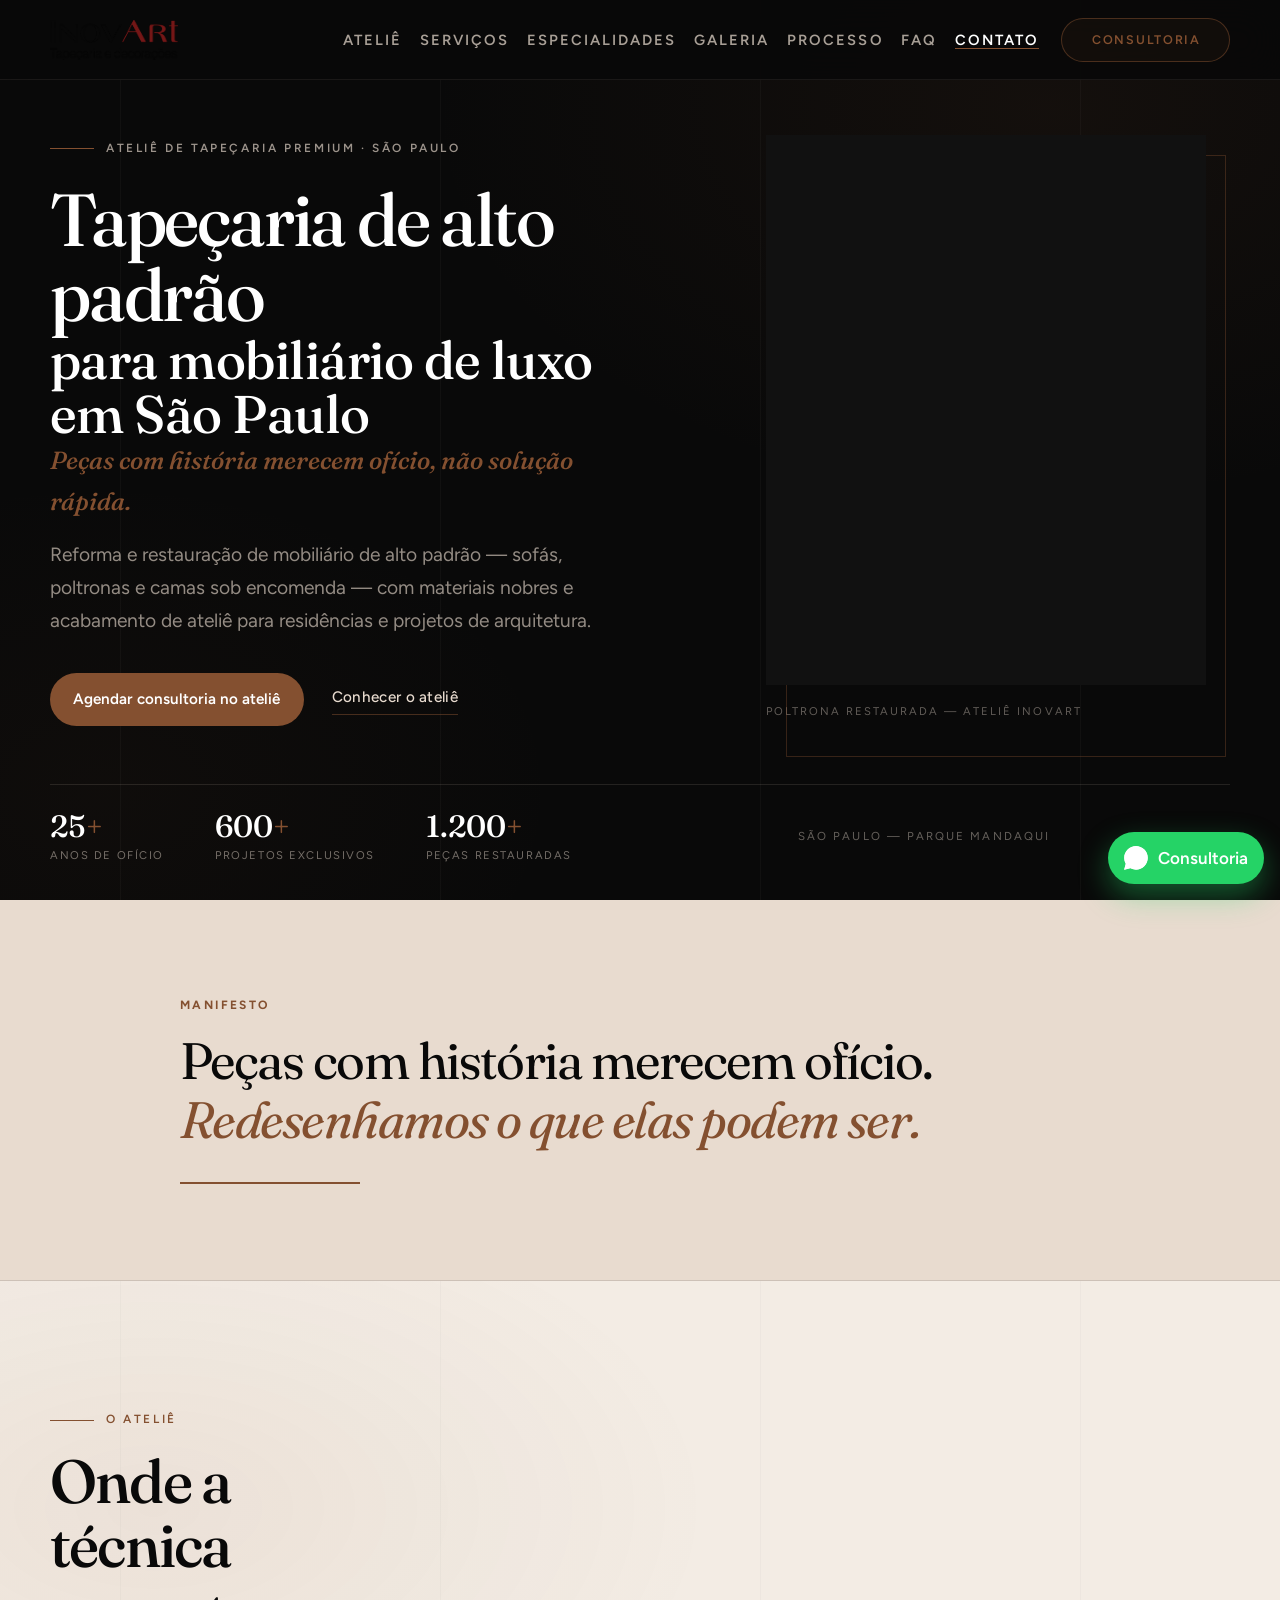
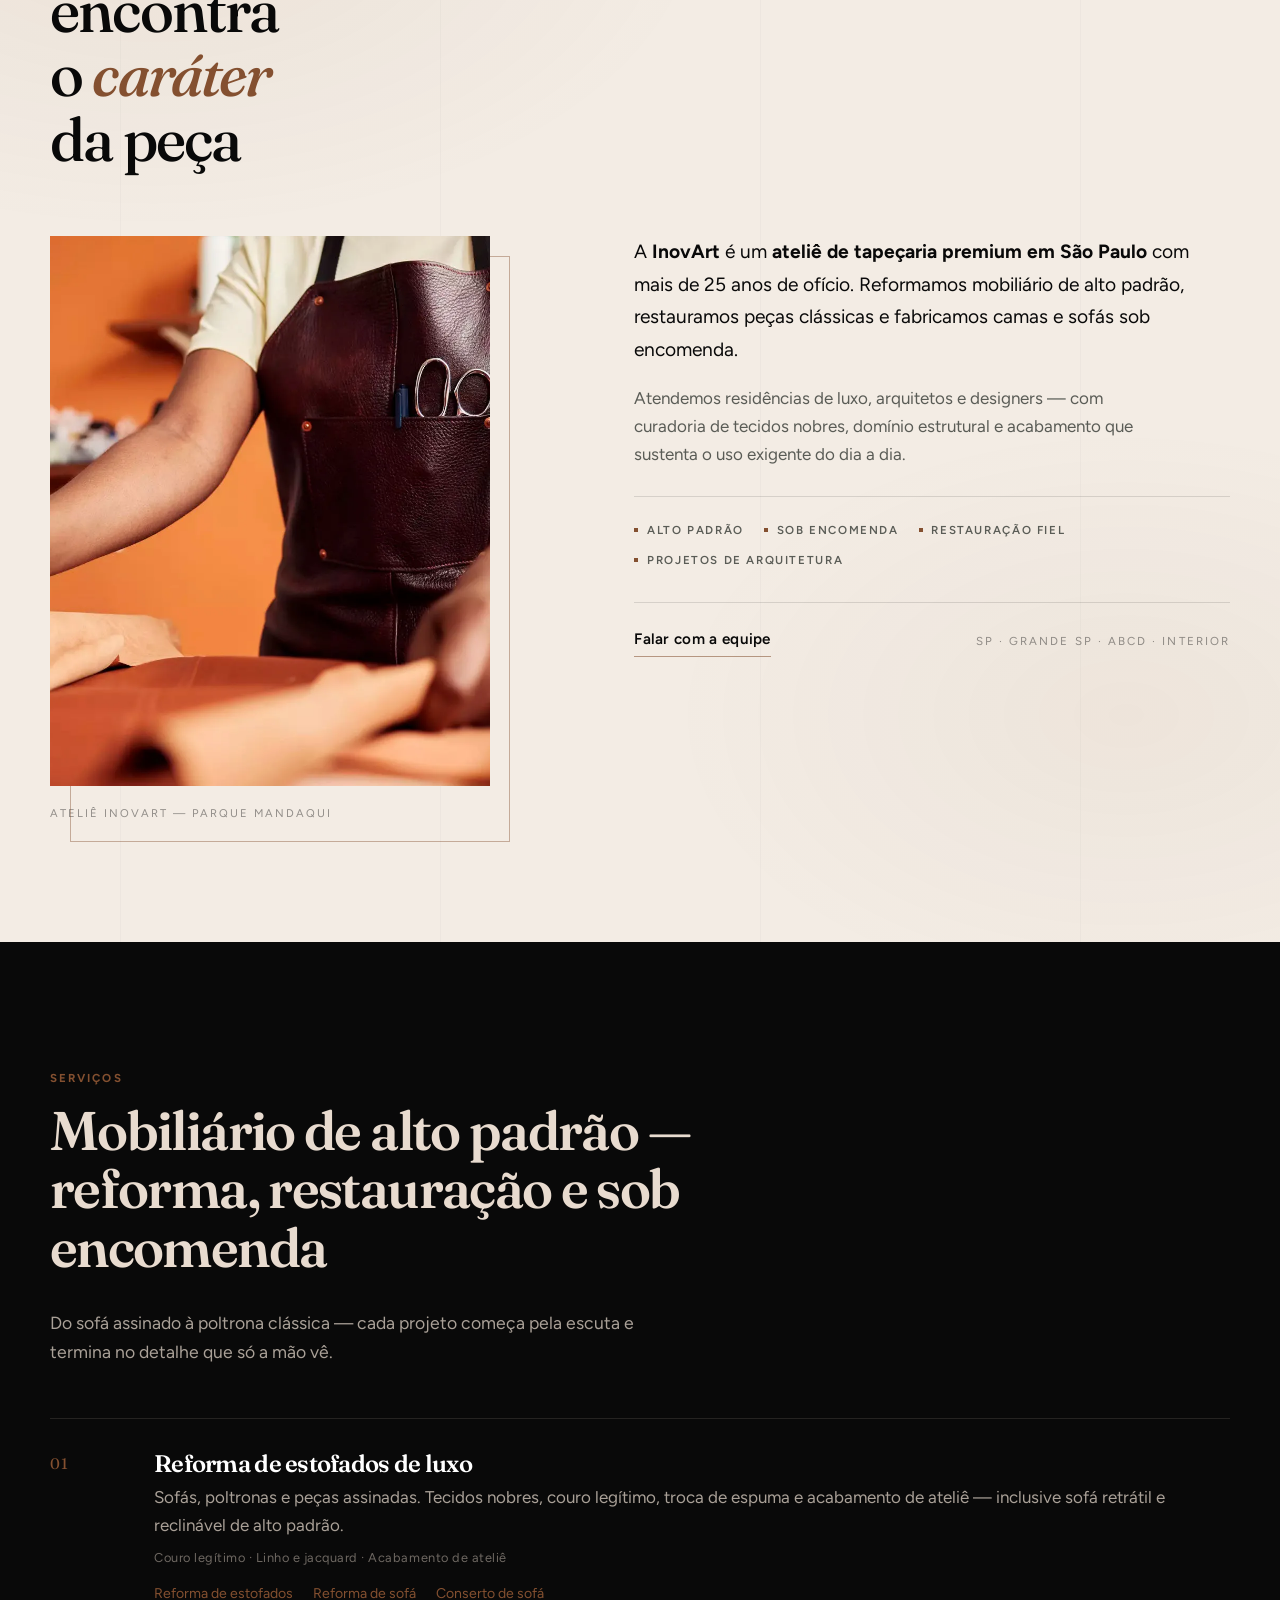
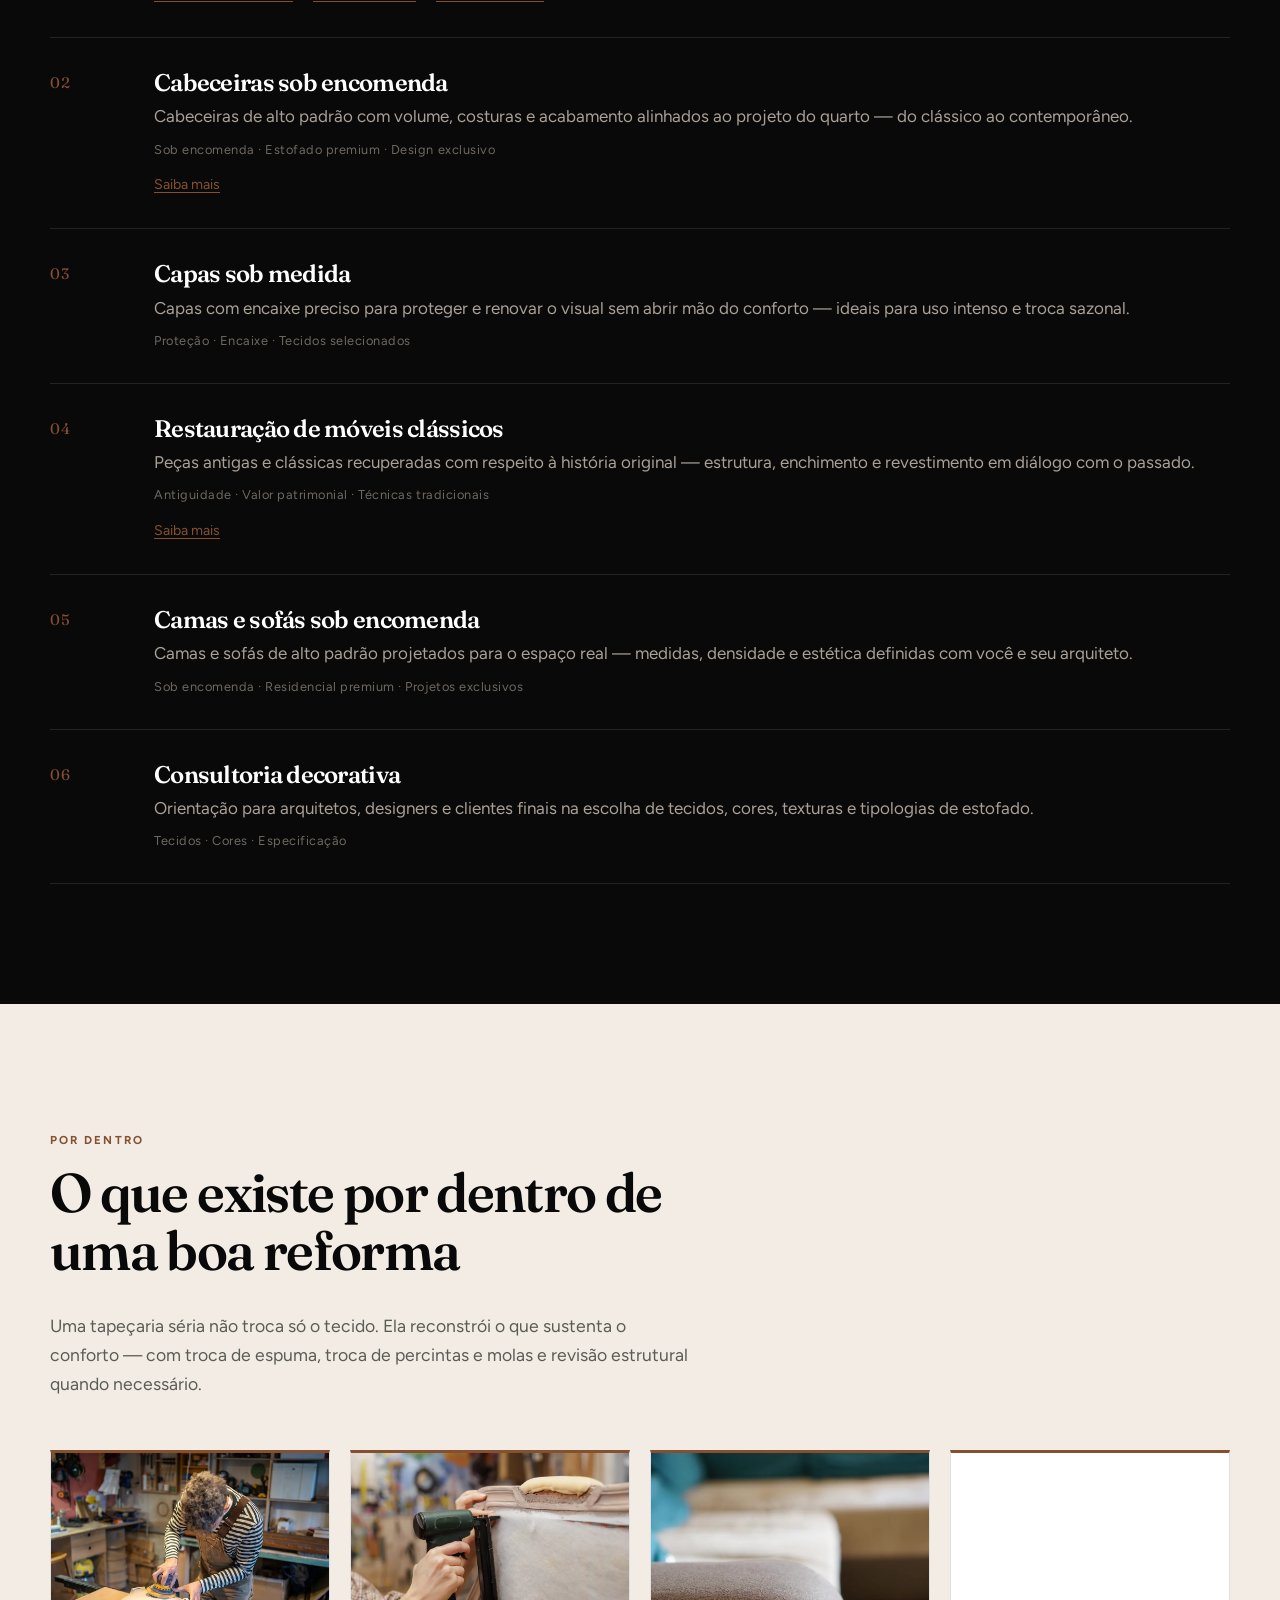
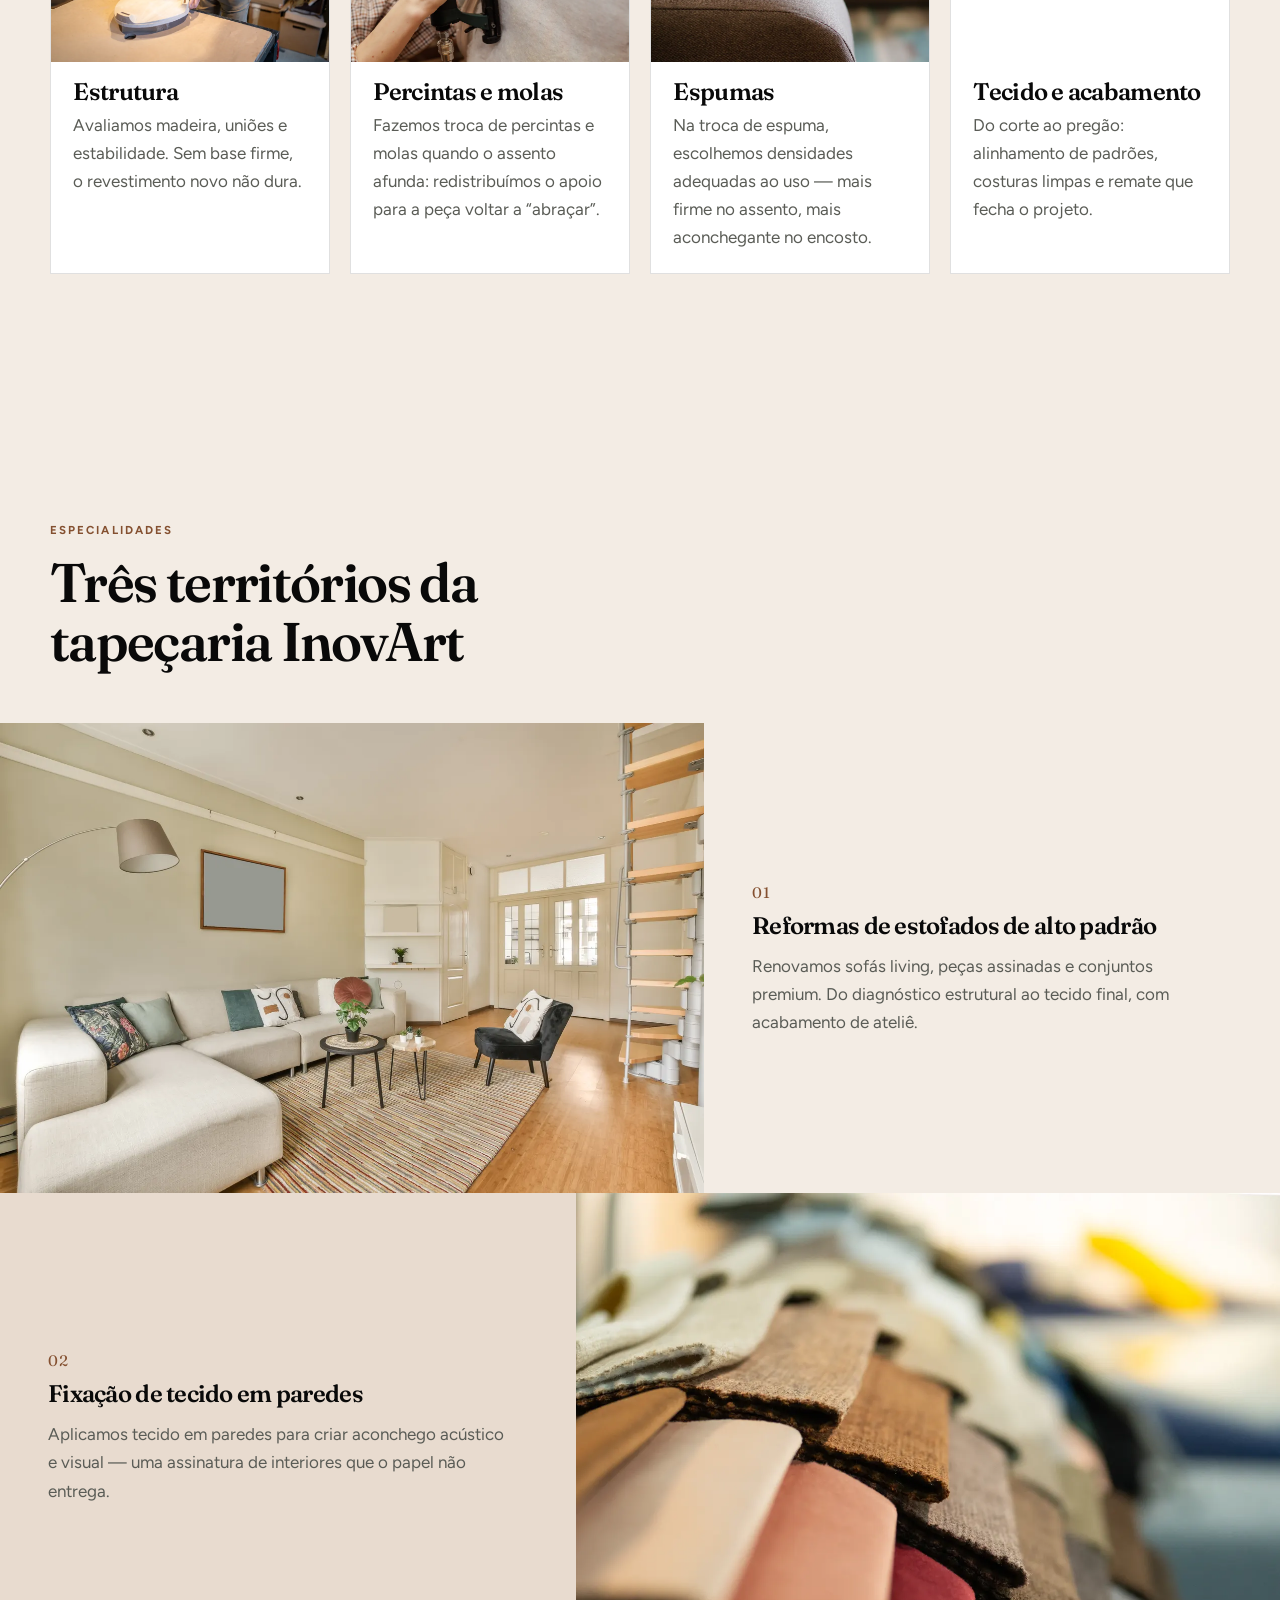
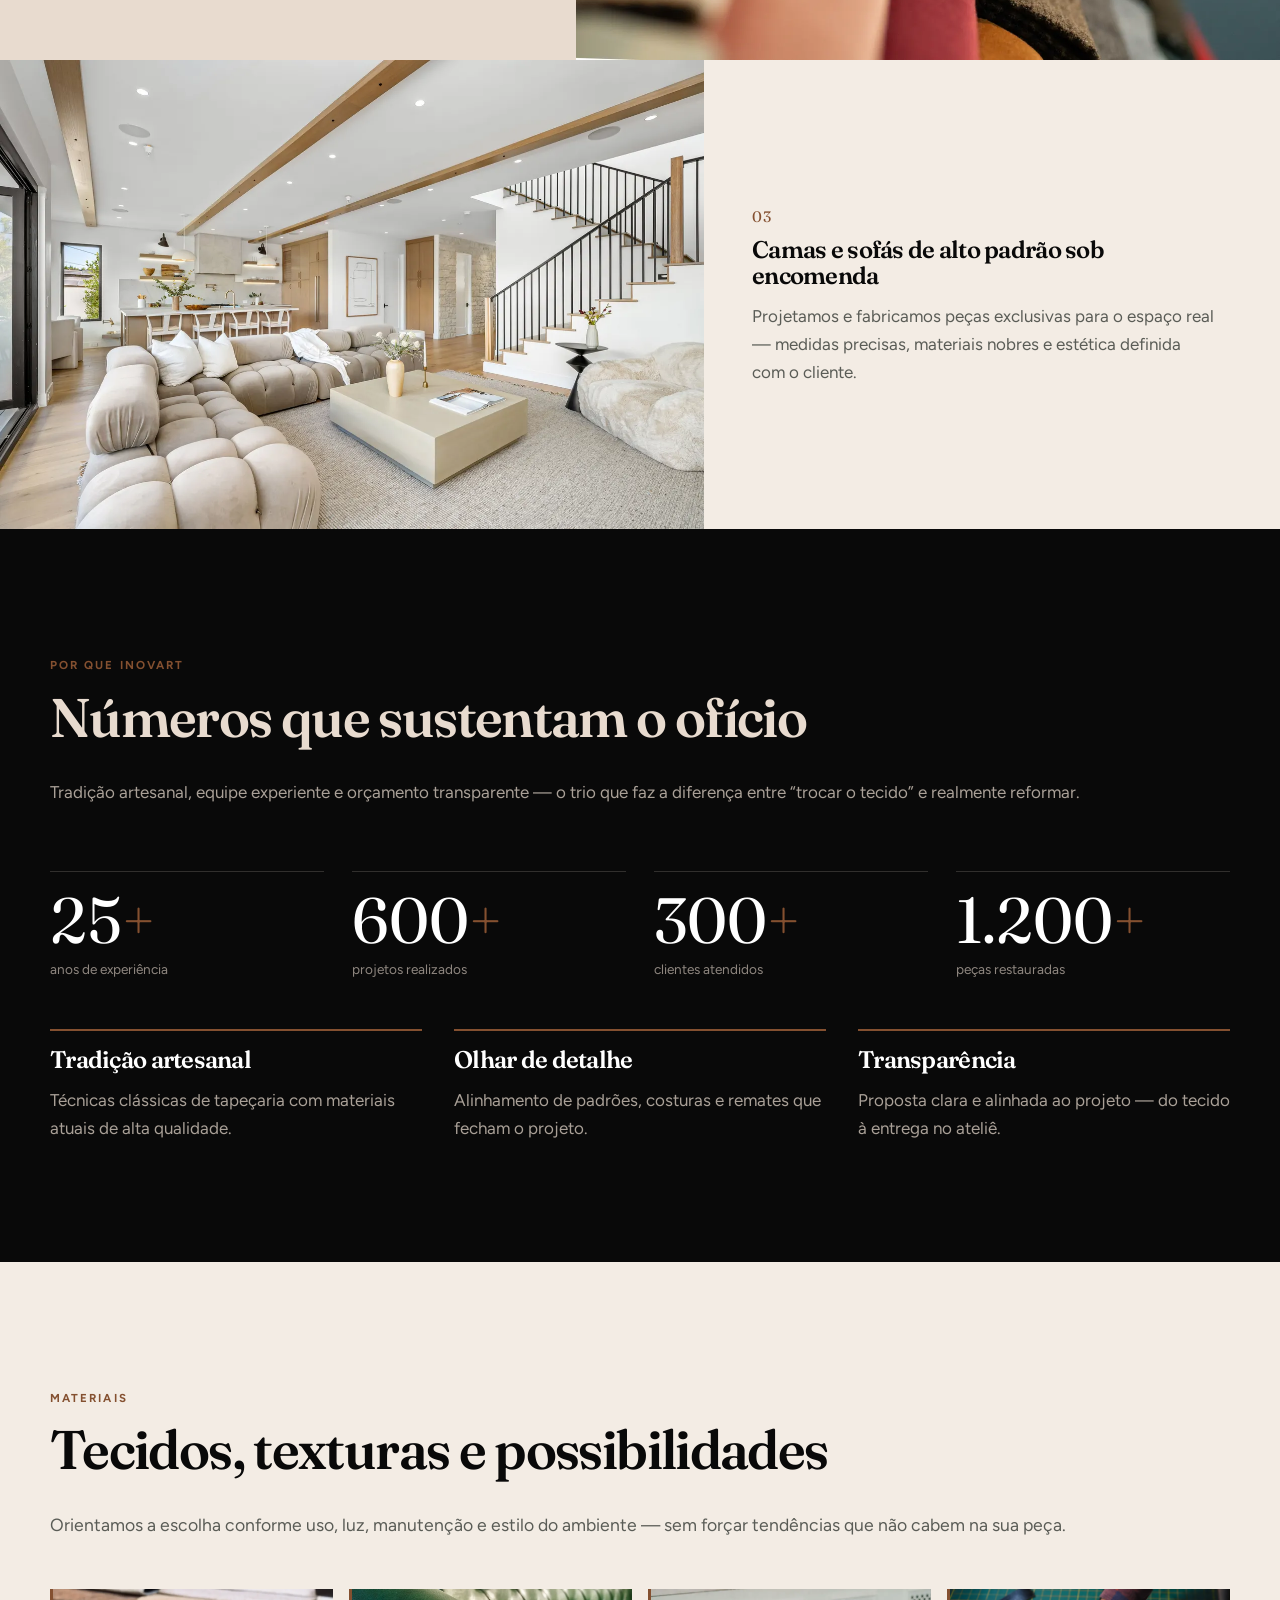
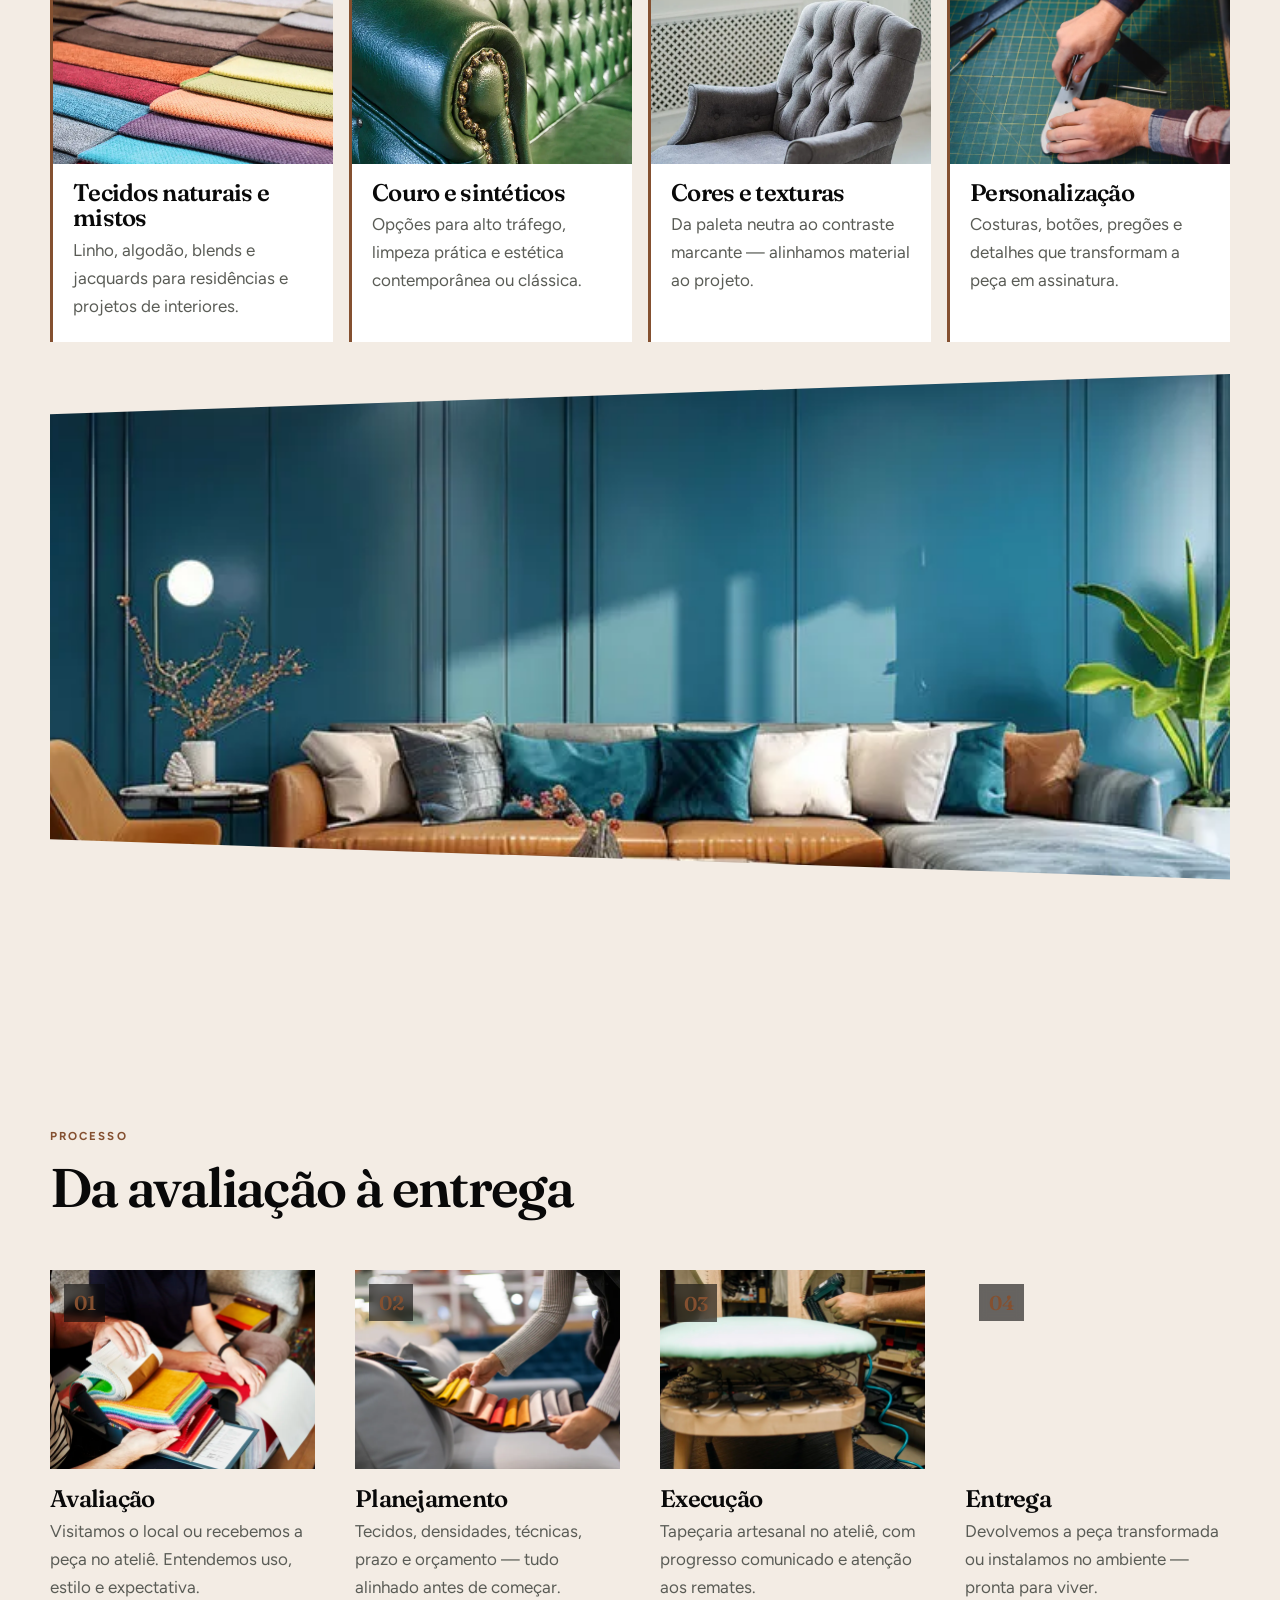
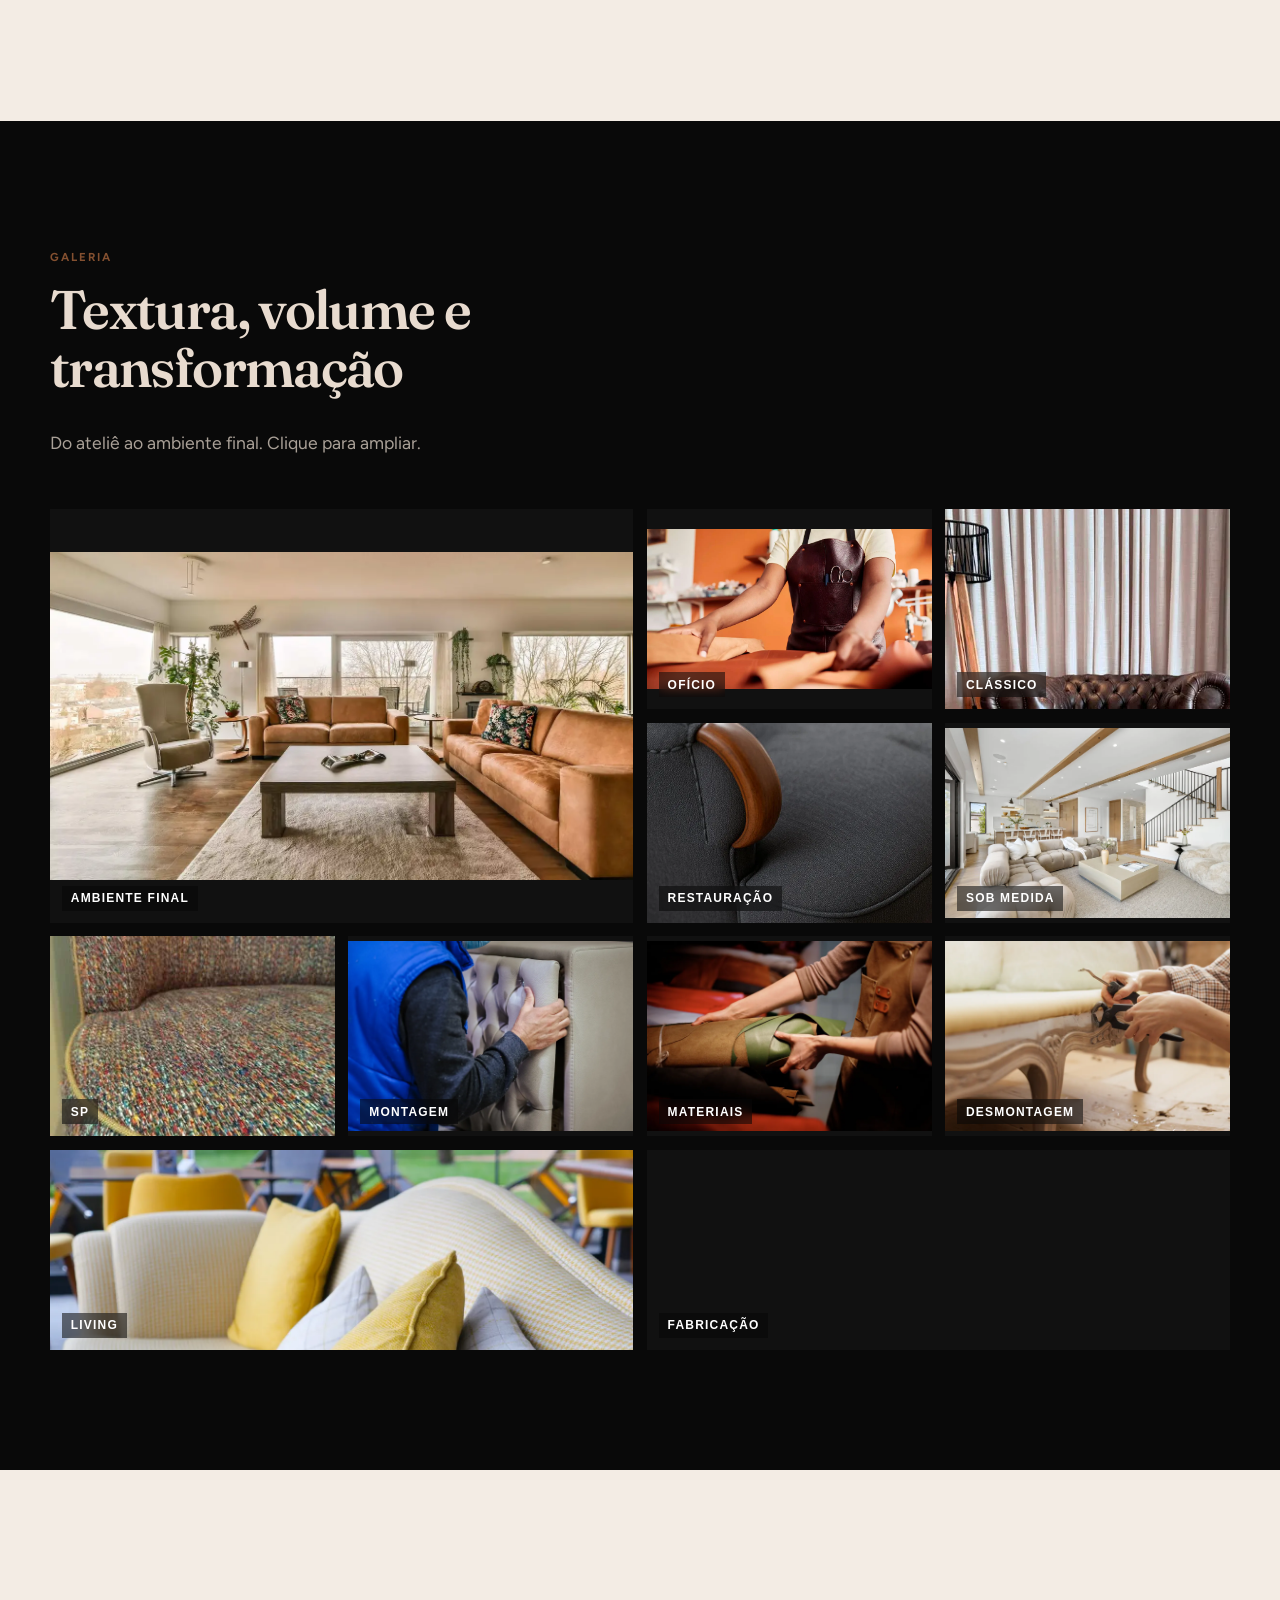
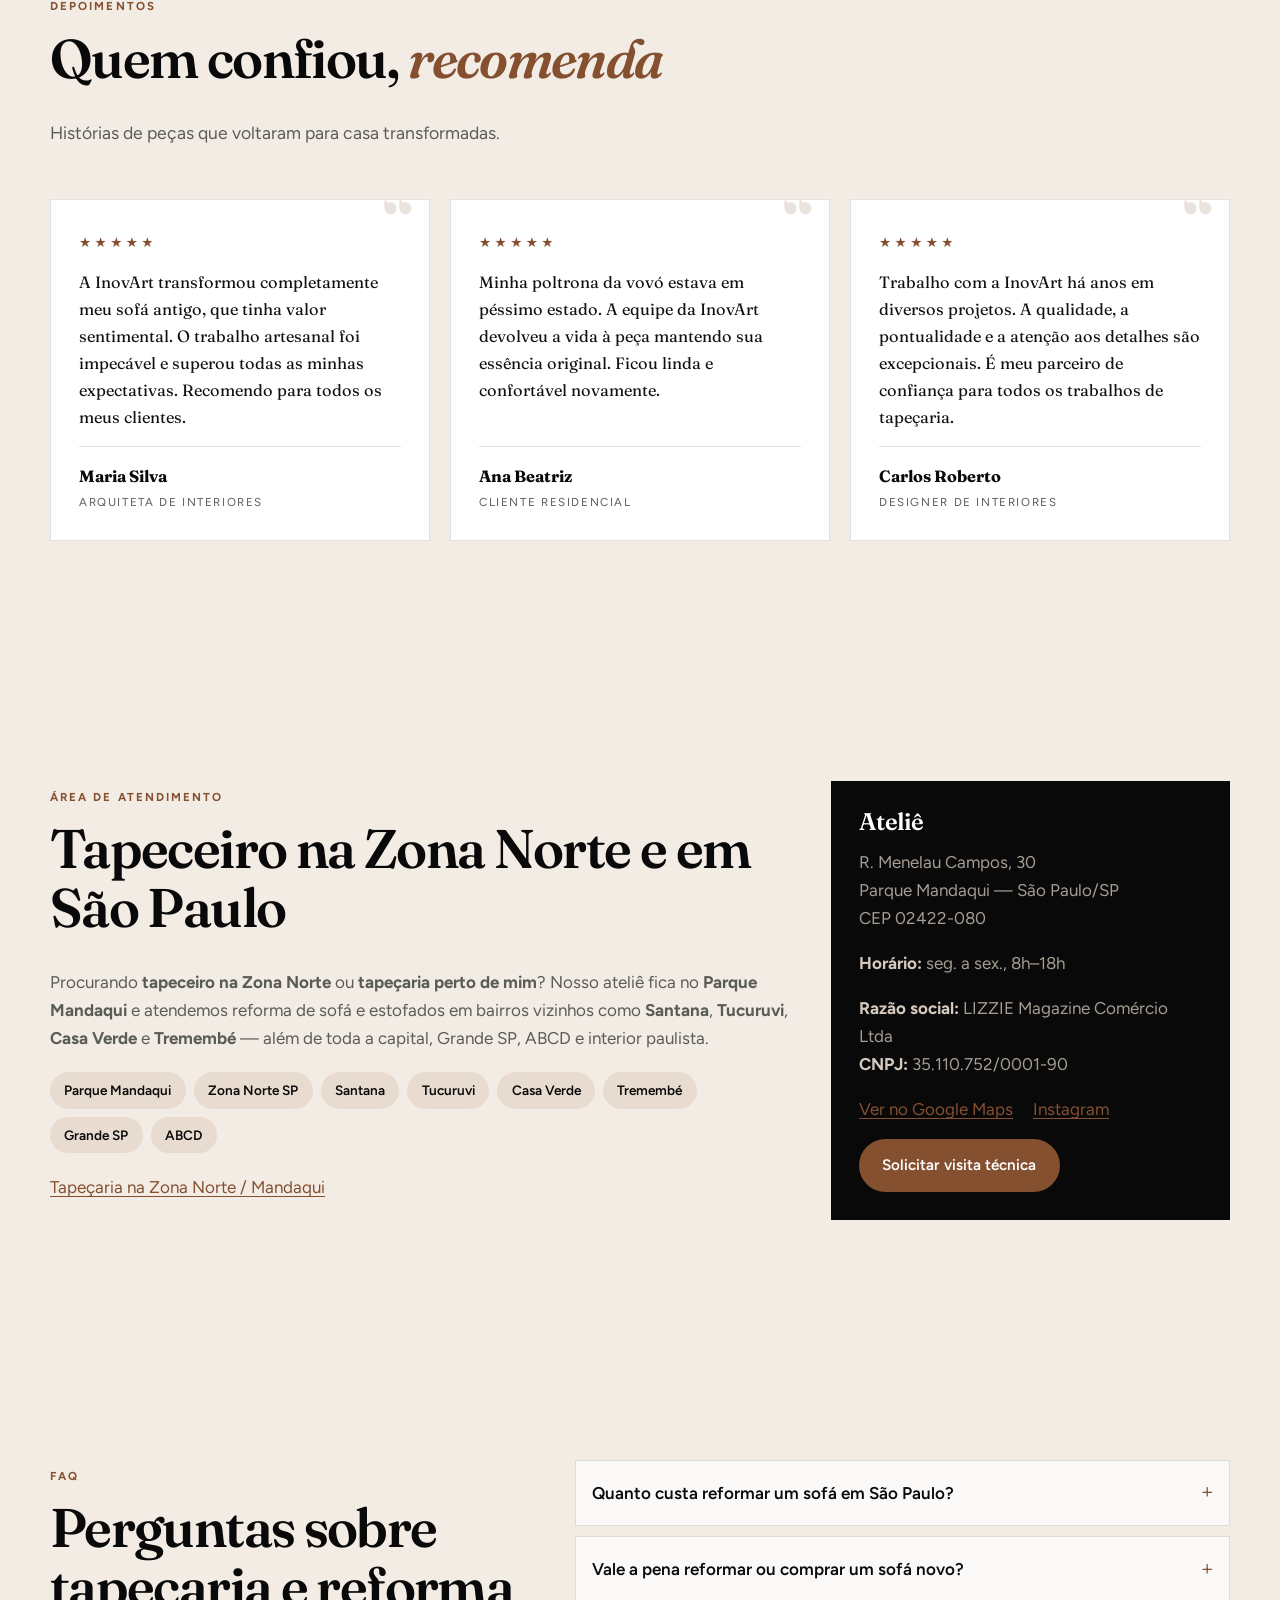
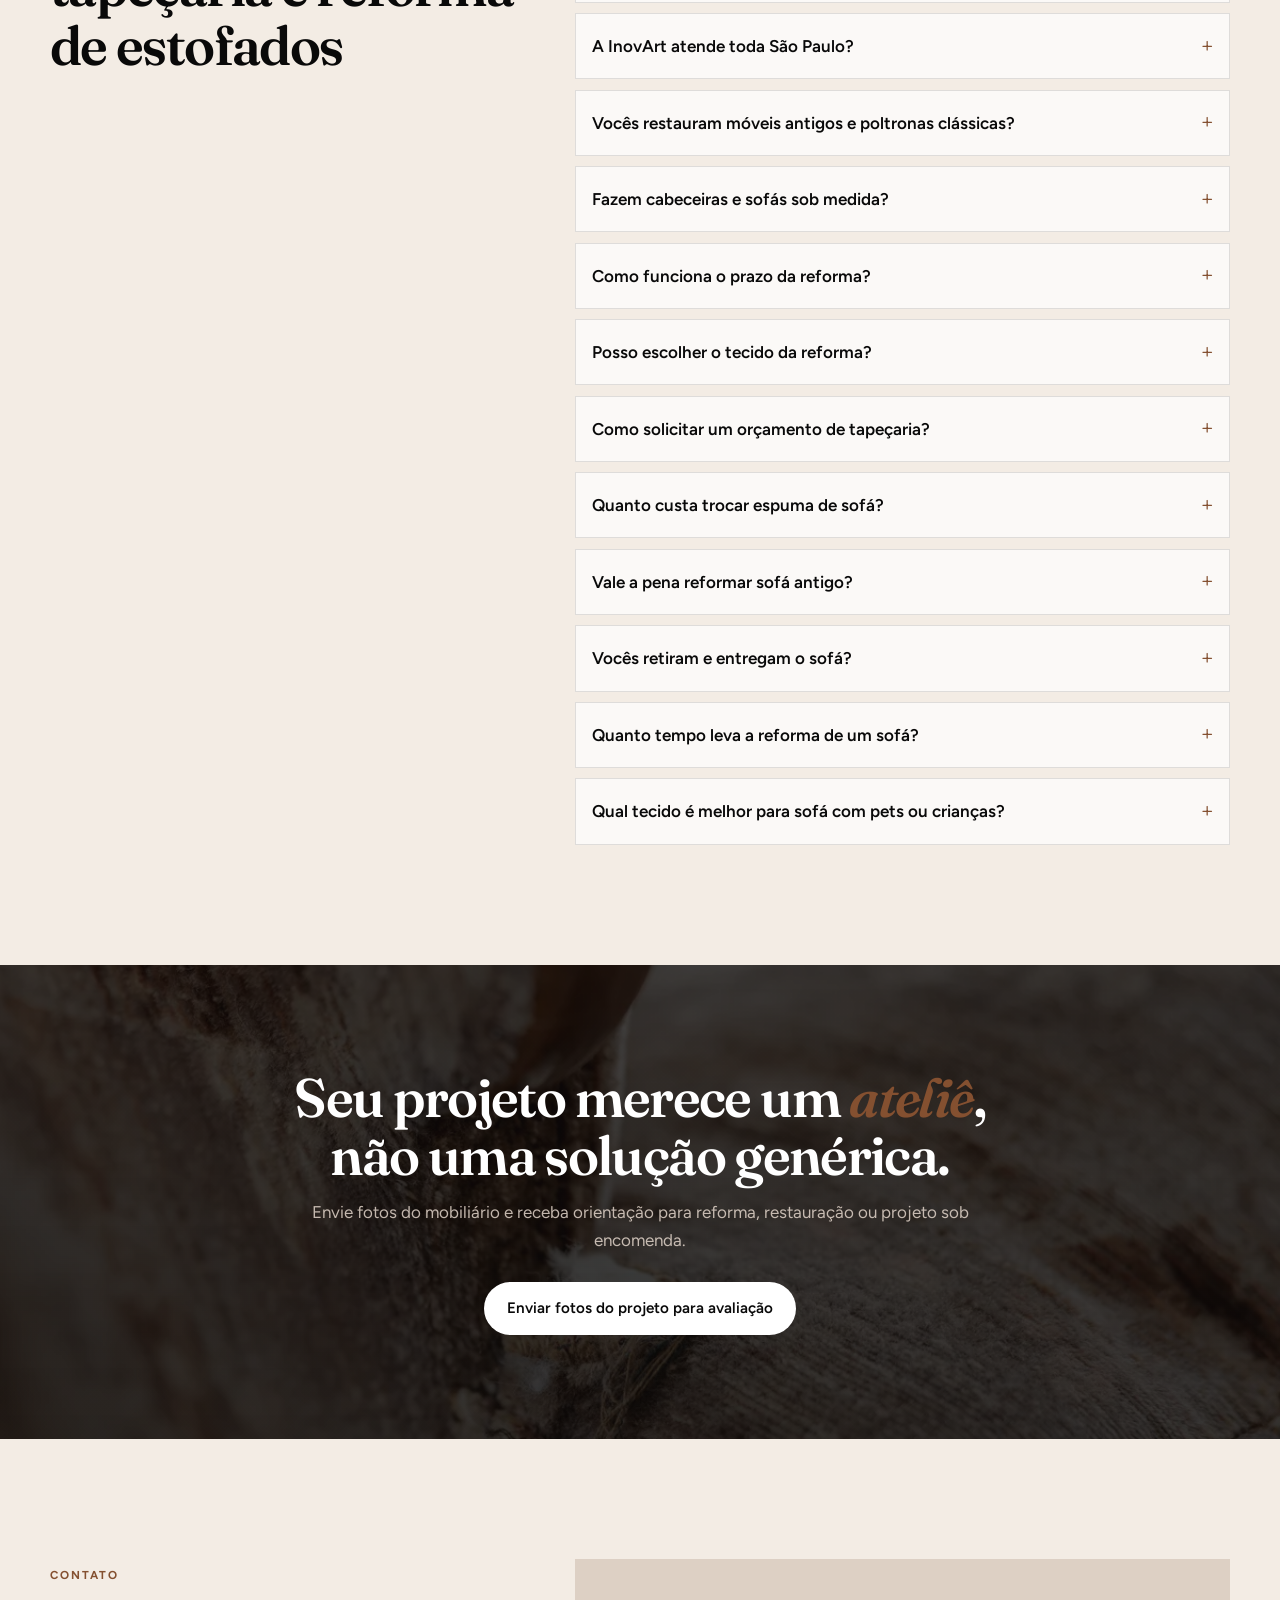
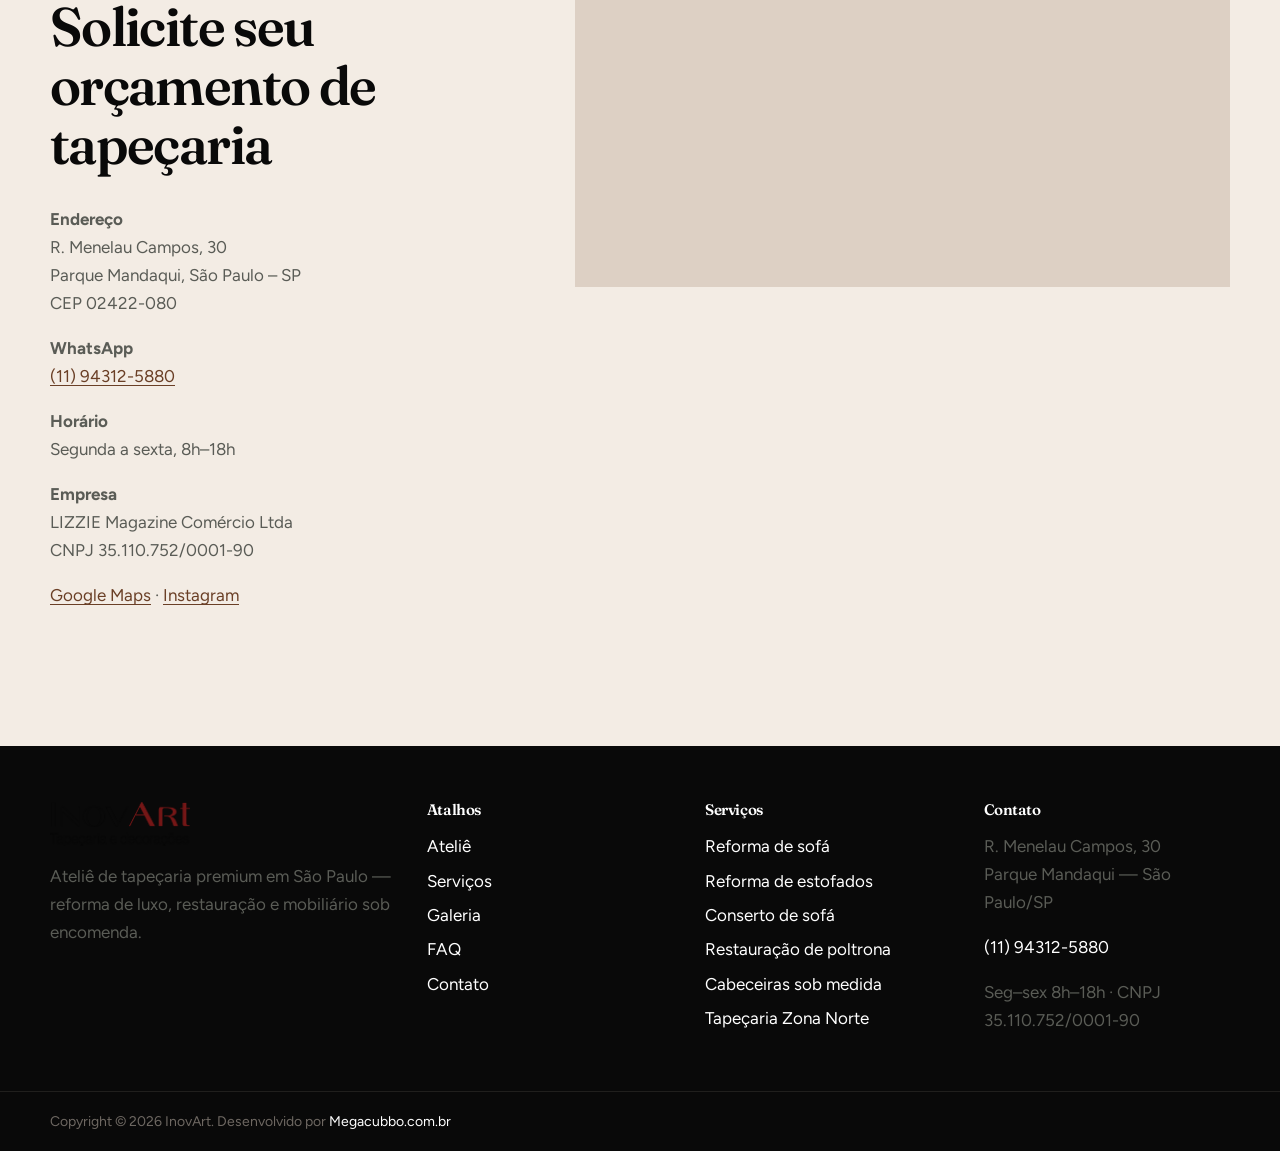
==== commit d4d8314f: "Ajusta logo novo e fundos escuros com acento terra. Substitui o logo processado pelo arquivo oficial" ====
--- a/index.html
+++ b/index.html
@@ -8,7 +8,7 @@
   <meta name="keywords" content="tapeçaria alto padrão São Paulo, tapeçaria premium SP, reforma de sofá de luxo, mobiliário sob encomenda, restauração de móveis clássicos, tapeçaria São Paulo, reforma de estofados SP, cabeceiras sob encomenda, tapeceiro zona norte, Parque Mandaqui">
   <meta name="robots" content="index, follow, max-image-preview:large, max-snippet:-1, max-video-preview:-1">
   <meta name="author" content="InovArt Tapeçaria e Decorações">
-  <meta name="theme-color" content="#751717">
+  <meta name="theme-color" content="#090909">
   <meta name="geo.region" content="BR-SP">
   <meta name="geo.placename" content="São Paulo, Parque Mandaqui">
   <meta name="geo.position" content="-23.4845;-46.6305">
@@ -312,7 +312,7 @@
   <header class="site-header" id="topo">
     <div class="container header-inner">
       <a class="brand" href="#topo" aria-label="InovArt — início">
-        <img src="assets/logo.png" alt="InovArt Tapeçaria e Decorações" width="140" height="44" decoding="async">
+        <img src="assets/logo.png" alt="InovArt Tapeçaria e Decorações" width="140" height="47" decoding="async">
       </a>
       <button class="nav-toggle" type="button" aria-expanded="false" aria-controls="menu-principal" aria-label="Abrir menu">
         <span></span><span></span><span></span>
@@ -1015,7 +1015,7 @@
   <footer class="site-footer">
     <div class="container footer-grid">
       <div>
-        <img src="assets/logo-dark.png" alt="InovArt" width="140" height="44" loading="lazy" decoding="async">
+        <img src="assets/logo.png" alt="InovArt" width="140" height="47" loading="lazy" decoding="async">
         <p>Ateliê de tapeçaria premium em São Paulo — reforma de luxo, restauração e mobiliário sob encomenda.</p>
       </div>
       <div>
--- a/css/styles.css
+++ b/css/styles.css
@@ -3,21 +3,22 @@
   --bordo: #751717;
   --bordo-dark: #5a1111;
   --caramel: #845030;
+  --caramel-dark: #6a3f26;
   --creme: #e8dbcf;
   --oliva: #4c583e;
-  --oceano: #2f4156;
   --fresco: #567c8d;
 
-  --brand: var(--bordo);
-  --brand-dark: var(--bordo-dark);
-  --terra: var(--caramel);
-  --ink: var(--oceano);
-  --ink-2: #243447;
+  /* Em fundo escuro, terra/caramelo lê melhor que bordô */
+  --terra: #845030;
+  --brand: var(--terra);
+  --brand-dark: var(--caramel-dark);
+  --ink: #090909;
+  --ink-2: #111111;
   --sand: var(--creme);
   --sand-2: #ddd0c4;
   --cream: #f3ece4;
   --muted: #5a5c56;
-  --line: rgba(47, 65, 86, 0.12);
+  --line: rgba(9, 9, 9, 0.12);
   --white: #fff;
   --font-display: "Fraunces", Georgia, serif;
   --font-body: "Figtree", system-ui, sans-serif;
@@ -28,8 +29,8 @@
 
   --text-on-dark: rgba(232, 219, 207, 0.72);
   --text-on-dark-soft: rgba(232, 219, 207, 0.62);
-  --accent-glow: rgba(117, 23, 23, 0.12);
-  --shadow-soft: rgba(47, 65, 86, 0.08);
+  --accent-glow: rgba(132, 80, 48, 0.18);
+  --shadow-soft: rgba(9, 9, 9, 0.18);
 }
 
 *,
@@ -147,7 +148,7 @@
 .btn-outline {
   background: transparent;
   color: var(--ink);
-  border-color: rgba(47, 65, 86, 0.25);
+  border-color: rgba(9, 9, 9, 0.25);
 }
 .btn-outline:hover { border-color: var(--brand); color: var(--brand); }
 .section[data-theme="dark"] .btn-outline,
@@ -163,7 +164,7 @@
 .btn-light { background: #fff; color: var(--ink); }
 .btn-light:hover { background: var(--sand); color: var(--ink); }
 
-/* Header — creme premium */
+/* Header — preto suave */
 .site-header {
   position: sticky;
   top: 0;
@@ -171,13 +172,13 @@
   height: var(--header-h);
   backdrop-filter: blur(18px);
   -webkit-backdrop-filter: blur(18px);
-  background: rgba(232, 219, 207, 0.92);
-  border-bottom: 1px solid rgba(47, 65, 86, 0.08);
+  background: rgba(9, 9, 9, 0.88);
+  border-bottom: 1px solid rgba(232, 219, 207, 0.08);
   transition: background 0.35s, border-color 0.35s;
 }
 .site-header.is-scrolled {
-  background: rgba(232, 219, 207, 0.98);
-  border-color: rgba(47, 65, 86, 0.12);
+  background: rgba(9, 9, 9, 0.96);
+  border-color: rgba(232, 219, 207, 0.12);
 }
 .header-inner {
   display: flex;
@@ -186,7 +187,7 @@
   height: var(--header-h);
   gap: 1rem;
 }
-.brand img { height: 44px; width: auto; }
+.brand img { height: 40px; width: auto; max-width: 168px; }
 
 .nav-toggle {
   display: flex;
@@ -204,7 +205,7 @@
   display: block;
   height: 1.5px;
   width: 100%;
-  background: var(--ink);
+  background: var(--sand);
   transition: transform 0.25s var(--ease), opacity 0.2s;
 }
 .nav-toggle[aria-expanded="true"] span:nth-child(1) { transform: translateY(6.5px) rotate(45deg); }
@@ -214,8 +215,8 @@
 .nav {
   position: fixed;
   inset: var(--header-h) 0 auto 0;
-  background: rgba(232, 219, 207, 0.98);
-  border-bottom: 1px solid rgba(47, 65, 86, 0.1);
+  background: rgba(9, 9, 9, 0.98);
+  border-bottom: 1px solid rgba(232, 219, 207, 0.1);
   padding: 1.5rem 1.5rem 1.75rem;
   display: none;
   flex-direction: column;
@@ -227,7 +228,7 @@
   display: inline-flex;
   align-items: center;
   min-height: 44px;
-  color: rgba(47, 65, 86, 0.78);
+  color: rgba(232, 219, 207, 0.72);
   text-decoration: none;
   font-size: 0.8rem;
   font-weight: 600;
@@ -237,7 +238,7 @@
   transition: color 0.25s;
 }
 .nav a:hover,
-.nav a.is-active { color: var(--ink); }
+.nav a.is-active { color: #fff; }
 .nav a[href^="#"]::after {
   content: "";
   position: absolute;
@@ -255,9 +256,9 @@
 
 .btn-hairline,
 .nav .btn-hairline {
-  background: rgba(117, 23, 23, 0.08);
-  color: var(--brand);
-  border-color: rgba(117, 23, 23, 0.5);
+  background: rgba(132, 80, 48, 0.08);
+  color: var(--brand);
+  border-color: rgba(132, 80, 48, 0.5);
   padding: 0.65rem 1.75rem;
   letter-spacing: 0.14em;
   text-indent: 0.14em; /* compensa o letter-spacing da última letra */
@@ -270,7 +271,7 @@
   background: var(--brand);
   border-color: var(--brand);
   color: #fff;
-  box-shadow: 0 6px 20px rgba(117, 23, 23, 0.25);
+  box-shadow: 0 6px 20px rgba(132, 80, 48, 0.25);
 }
 
 /* Hero — premium editorial */
@@ -281,8 +282,8 @@
   flex-direction: column;
   color: var(--sand);
   background:
-    radial-gradient(1000px 640px at 82% 12%, rgba(117, 23, 23, 0.09), transparent 62%),
-    radial-gradient(760px 520px at 8% 88%, rgba(117, 23, 23, 0.05), transparent 60%),
+    radial-gradient(1000px 640px at 82% 12%, rgba(132, 80, 48, 0.09), transparent 62%),
+    radial-gradient(760px 520px at 8% 88%, rgba(132, 80, 48, 0.05), transparent 60%),
     var(--ink);
   overflow: hidden;
 }
@@ -336,7 +337,7 @@
 .hero-line { display: block; }
 .hero h1 em {
   font-style: italic;
-  color: var(--caramel);
+  color: var(--terra);
   font-weight: 500;
   padding-right: 0.06em;
 }
@@ -348,7 +349,7 @@
   margin-bottom: 2.25rem;
 }
 .hero-tagline {
-  color: var(--caramel);
+  color: var(--terra);
   font-family: var(--font-display);
   font-size: clamp(1.15rem, 2.4vw, 1.55rem);
   font-style: italic;
@@ -371,7 +372,7 @@
   font-weight: 500;
   font-size: 0.95rem;
   letter-spacing: 0.02em;
-  border-bottom: 1px solid rgba(117, 23, 23, 0.5);
+  border-bottom: 1px solid rgba(132, 80, 48, 0.5);
   padding-bottom: 4px;
   transition: color 0.25s, border-color 0.25s;
 }
@@ -386,7 +387,7 @@
   display: none;
   position: absolute;
   inset: 1.25rem -1.25rem -2.25rem 1.25rem;
-  border: 1px solid rgba(117, 23, 23, 0.38);
+  border: 1px solid rgba(132, 80, 48, 0.38);
   pointer-events: none;
 }
 .hero-media {
@@ -513,8 +514,8 @@
 .about {
   position: relative;
   background:
-    radial-gradient(900px 520px at 12% 18%, rgba(117, 23, 23, 0.07), transparent 62%),
-    radial-gradient(760px 480px at 88% 82%, rgba(117, 23, 23, 0.05), transparent 60%),
+    radial-gradient(900px 520px at 12% 18%, rgba(132, 80, 48, 0.07), transparent 62%),
+    radial-gradient(760px 480px at 88% 82%, rgba(132, 80, 48, 0.05), transparent 60%),
     var(--cream);
   overflow: hidden;
 }
@@ -523,7 +524,7 @@
   position: absolute;
   inset: 0;
   pointer-events: none;
-  background-image: linear-gradient(90deg, rgba(47, 65, 86, 0.025) 1px, transparent 1px);
+  background-image: linear-gradient(90deg, rgba(9, 9, 9, 0.025) 1px, transparent 1px);
   background-size: 25% 100%;
   background-position: 12.5% 0;
 }
@@ -577,7 +578,7 @@
   display: none;
   position: absolute;
   inset: 1.25rem -1.25rem -1.25rem 1.25rem;
-  border: 1px solid rgba(117, 23, 23, 0.42);
+  border: 1px solid rgba(132, 80, 48, 0.42);
   pointer-events: none;
 }
 .about-media {
@@ -606,7 +607,7 @@
   font-size: 0.7rem;
   letter-spacing: 0.18em;
   text-transform: uppercase;
-  color: rgba(47, 65, 86, 0.42);
+  color: rgba(9, 9, 9, 0.42);
 }
 .about-lead {
   font-size: clamp(1.05rem, 1.8vw, 1.2rem);
@@ -656,7 +657,7 @@
   font-weight: 600;
   font-size: 0.95rem;
   letter-spacing: 0.02em;
-  border-bottom: 1px solid rgba(117, 23, 23, 0.55);
+  border-bottom: 1px solid rgba(132, 80, 48, 0.55);
   padding-bottom: 4px;
   transition: color 0.25s, border-color 0.25s;
 }
@@ -666,7 +667,7 @@
   font-size: 0.72rem;
   letter-spacing: 0.18em;
   text-transform: uppercase;
-  color: rgba(47, 65, 86, 0.42);
+  color: rgba(9, 9, 9, 0.42);
 }
 
 /* Services index */
@@ -723,7 +724,7 @@
 }
 .anatomy-card:hover {
   transform: translateY(-4px);
-  box-shadow: 0 16px 40px rgba(47, 65, 86, 0.08);
+  box-shadow: 0 16px 40px rgba(9, 9, 9, 0.08);
 }
 .anatomy-media { overflow: hidden; }
 .anatomy-media img {
@@ -770,7 +771,7 @@
 /* Proof */
 .proof {
   background:
-    linear-gradient(160deg, rgba(47, 65, 86, 0.92), rgba(47, 65, 86, 0.85)),
+    linear-gradient(160deg, rgba(9, 9, 9, 0.92), rgba(9, 9, 9, 0.85)),
     url("../assets/bg-experiencia.webp") center / cover;
 }
 .proof-layout { display: grid; gap: 3rem; }
@@ -866,7 +867,7 @@
   font-size: 1.25rem;
   color: var(--brand);
   font-weight: 600;
-  background: rgba(47, 65, 86, 0.6);
+  background: rgba(9, 9, 9, 0.6);
   padding: 0.15rem 0.6rem;
   backdrop-filter: blur(4px);
 }
@@ -905,7 +906,7 @@
   letter-spacing: 0.1em;
   text-transform: uppercase;
   font-weight: 600;
-  background: rgba(47, 65, 86, 0.55);
+  background: rgba(9, 9, 9, 0.55);
   padding: 0.35rem 0.55rem;
   backdrop-filter: blur(6px);
 }
@@ -934,7 +935,7 @@
 }
 .testimonial:hover {
   transform: translateY(-4px);
-  box-shadow: 0 16px 40px rgba(47, 65, 86, 0.08);
+  box-shadow: 0 16px 40px rgba(9, 9, 9, 0.08);
 }
 .testimonial::before {
   content: "\201C";
@@ -1031,8 +1032,8 @@
   transition: border-color 0.25s, box-shadow 0.25s;
 }
 .faq-item[open] {
-  border-color: rgba(117, 23, 23, 0.55);
-  box-shadow: 0 12px 30px rgba(47, 65, 86, 0.06);
+  border-color: rgba(132, 80, 48, 0.55);
+  box-shadow: 0 12px 30px rgba(9, 9, 9, 0.06);
 }
 .faq-item summary {
   list-style: none;
@@ -1067,7 +1068,7 @@
 /* CTA band */
 .cta-band {
   background:
-    linear-gradient(rgba(47, 65, 86, 0.78), rgba(47, 65, 86, 0.82)),
+    linear-gradient(rgba(9, 9, 9, 0.78), rgba(9, 9, 9, 0.82)),
     url("../assets/cta-restauro.webp") center 35% / cover no-repeat;
   color: #fff;
   padding: clamp(4rem, 9vw, 6.5rem) 0;
@@ -1114,7 +1115,7 @@
 }
 .site-footer a { color: #fff; text-decoration: none; }
 .site-footer a:hover { color: var(--brand); }
-.site-footer img { margin-bottom: 1rem; filter: brightness(0) invert(1); opacity: 0.9; }
+.site-footer img { margin-bottom: 1rem; }
 .footer-grid {
   display: grid;
   gap: 2rem;
@@ -1172,7 +1173,7 @@
   max-width: min(92vw, 1100px);
   background: transparent;
 }
-.lightbox::backdrop { background: rgba(47, 65, 86, 0.88); }
+.lightbox::backdrop { background: rgba(9, 9, 9, 0.88); }
 .lightbox img {
   width: 100%;
   max-height: 85vh;
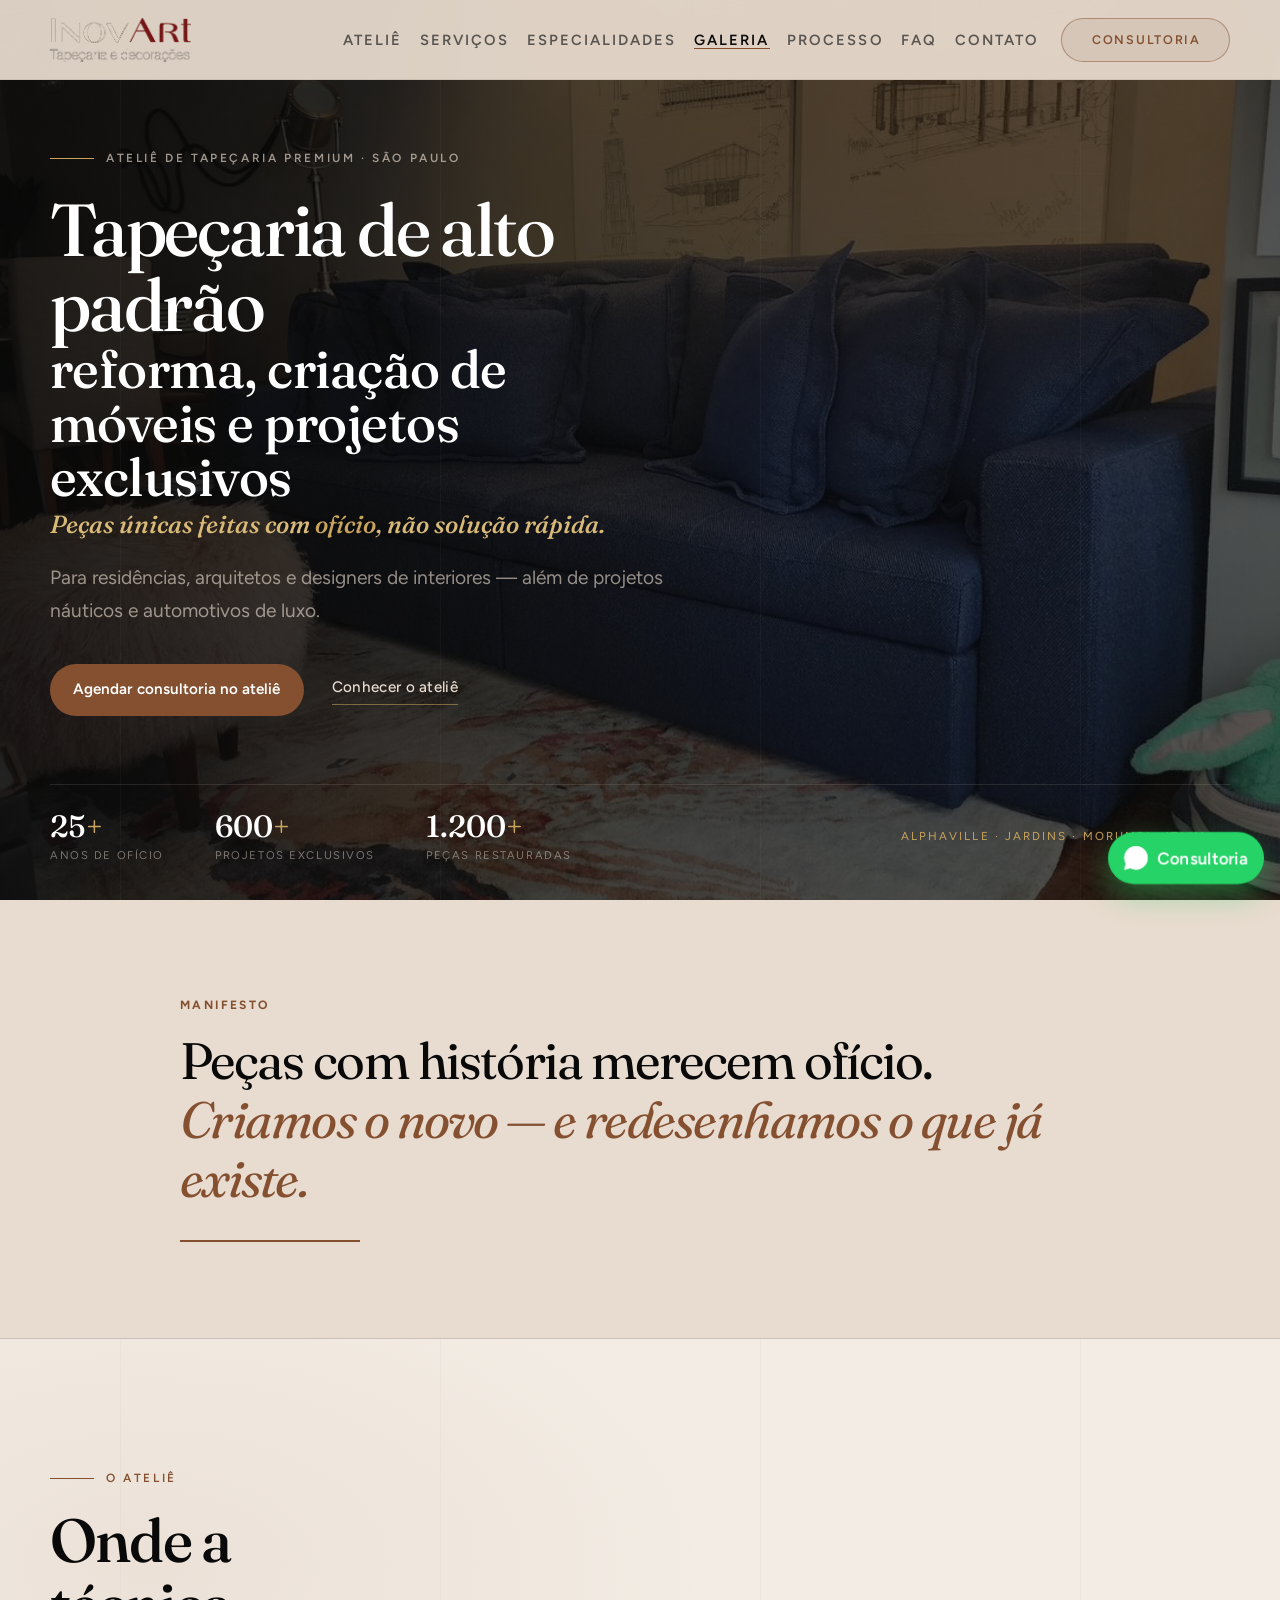
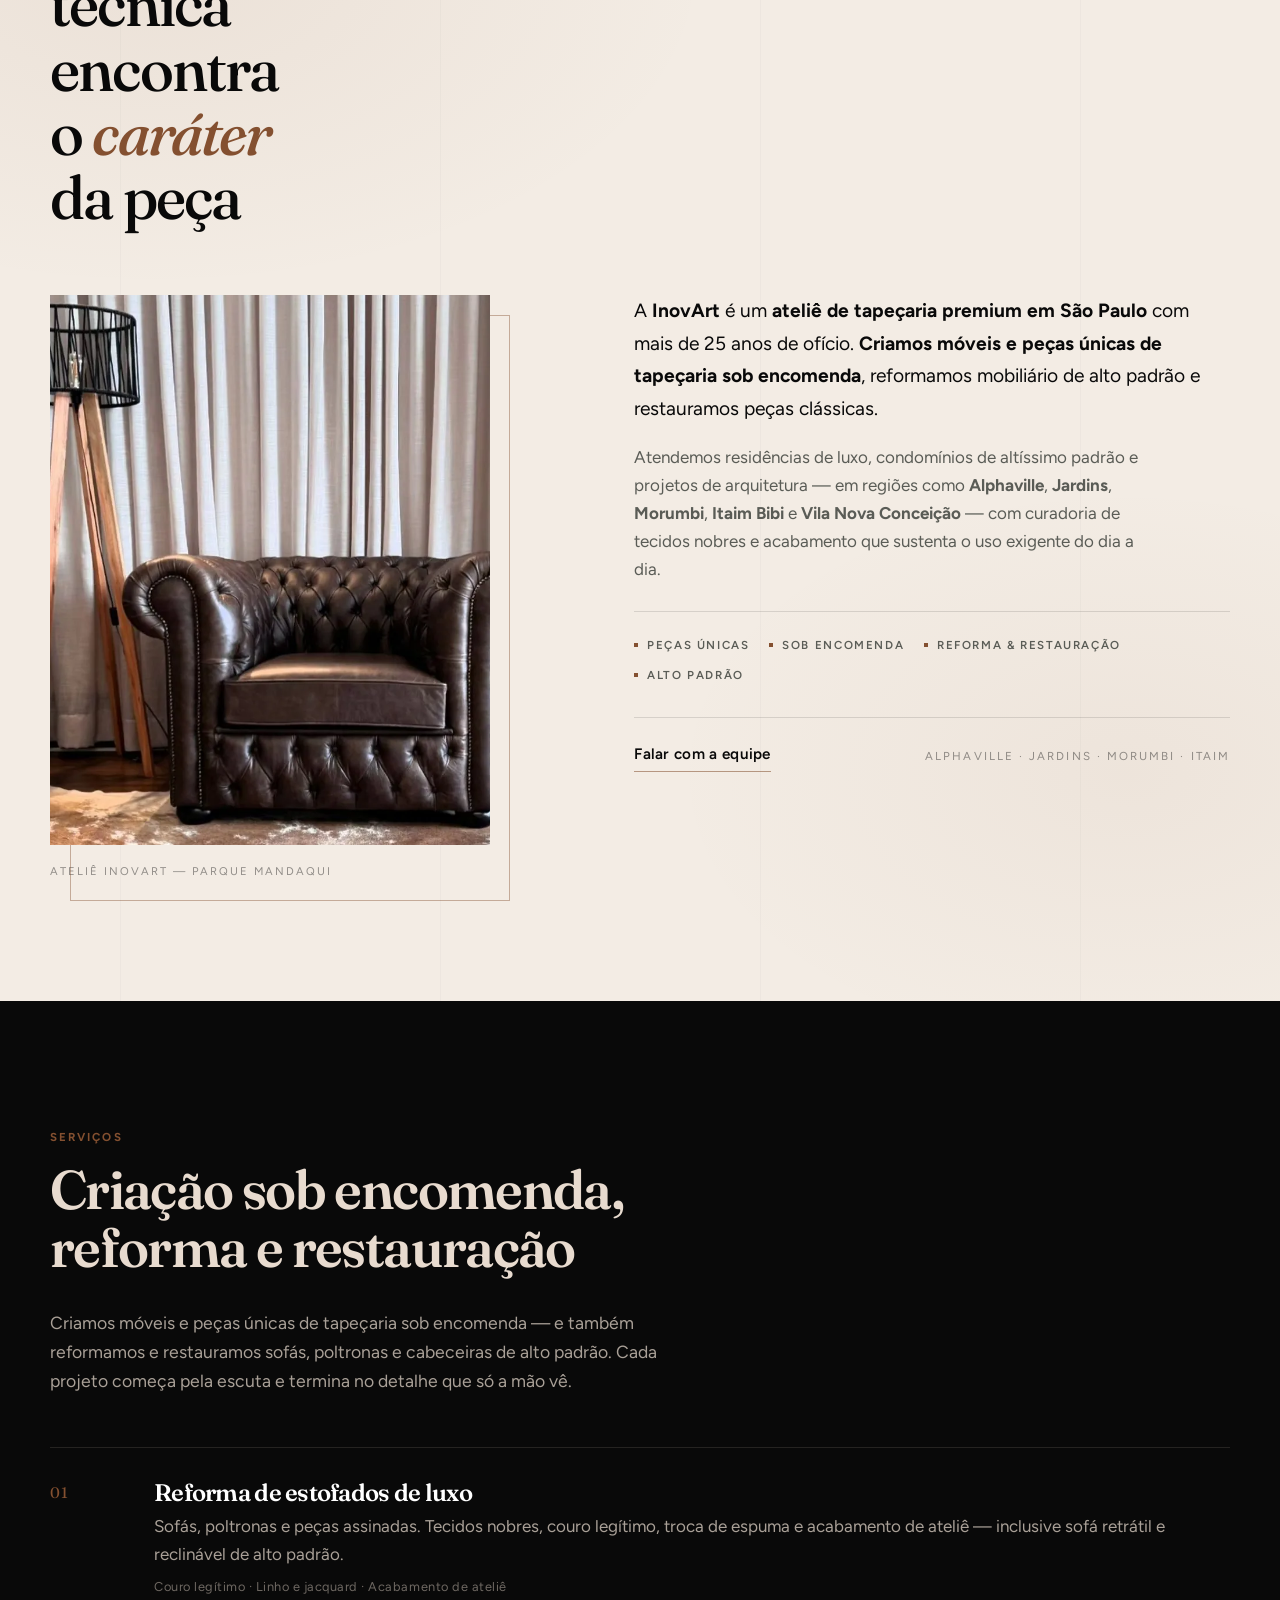
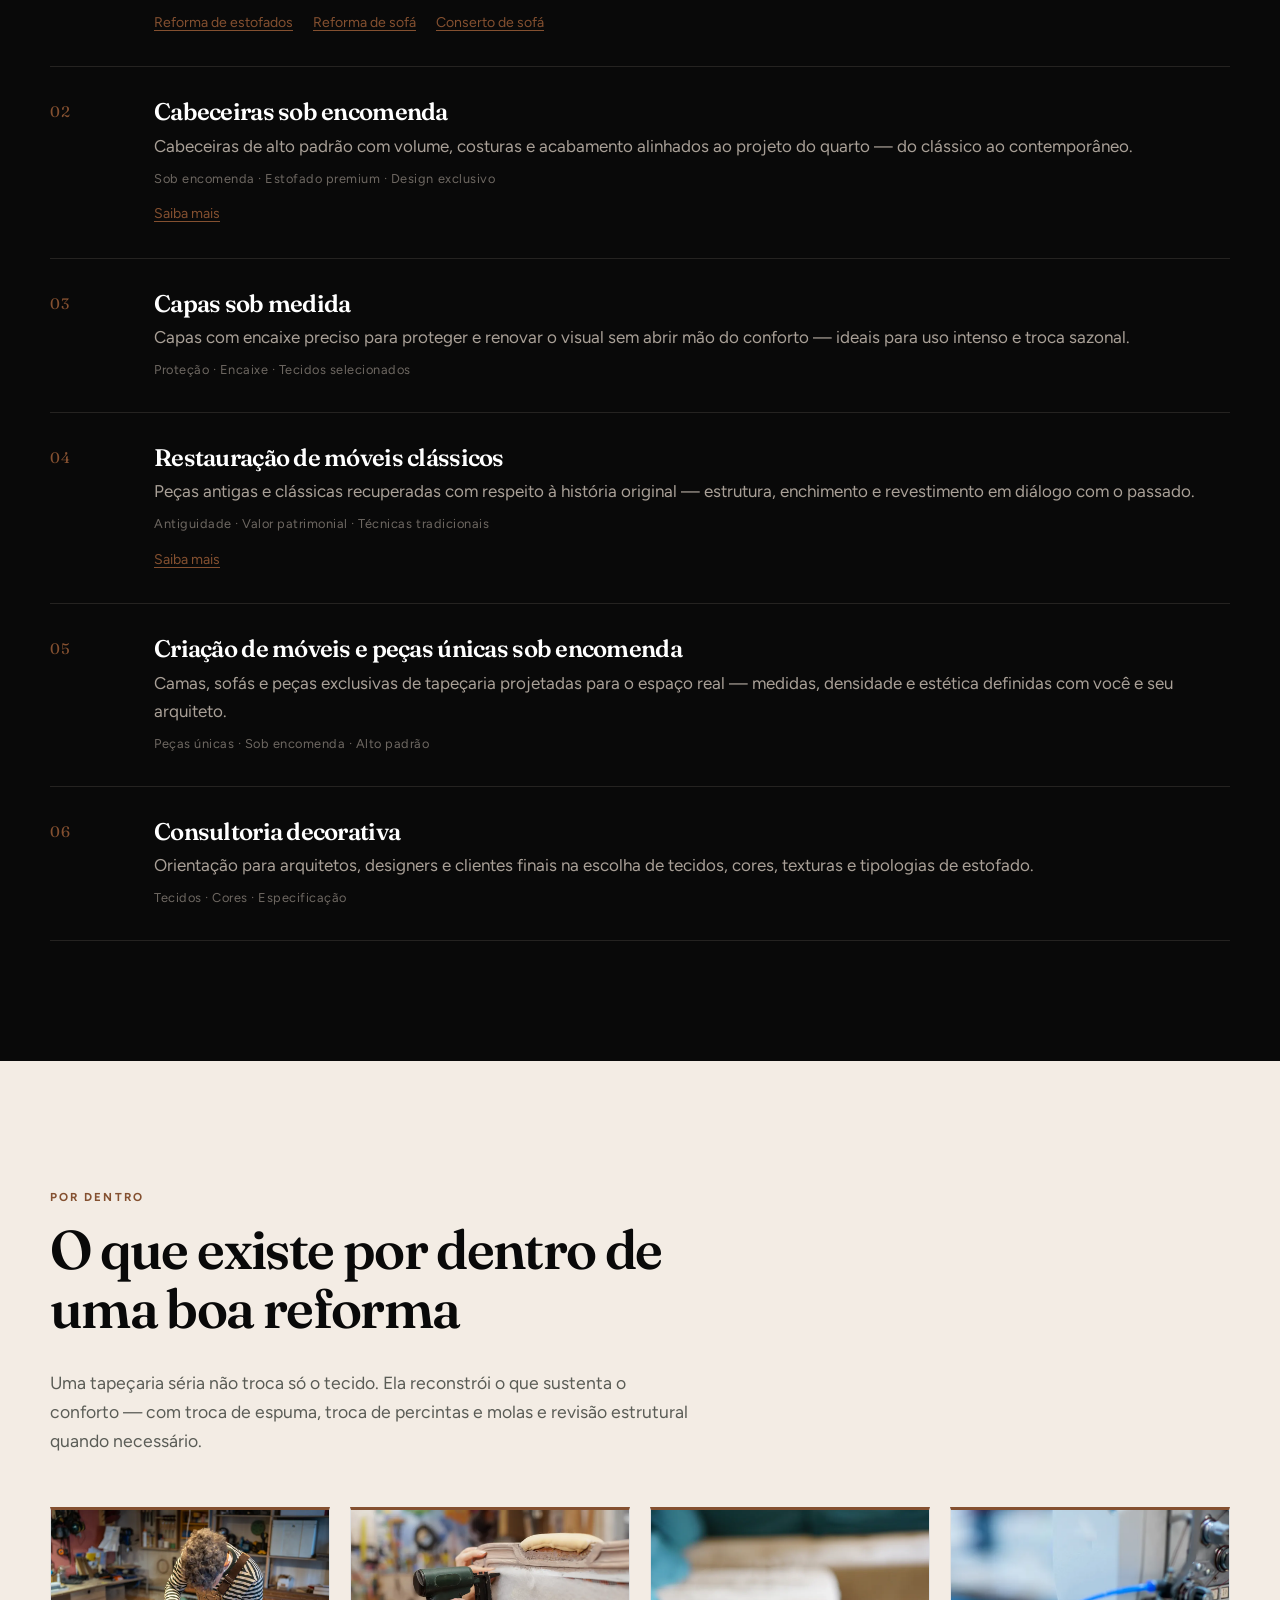
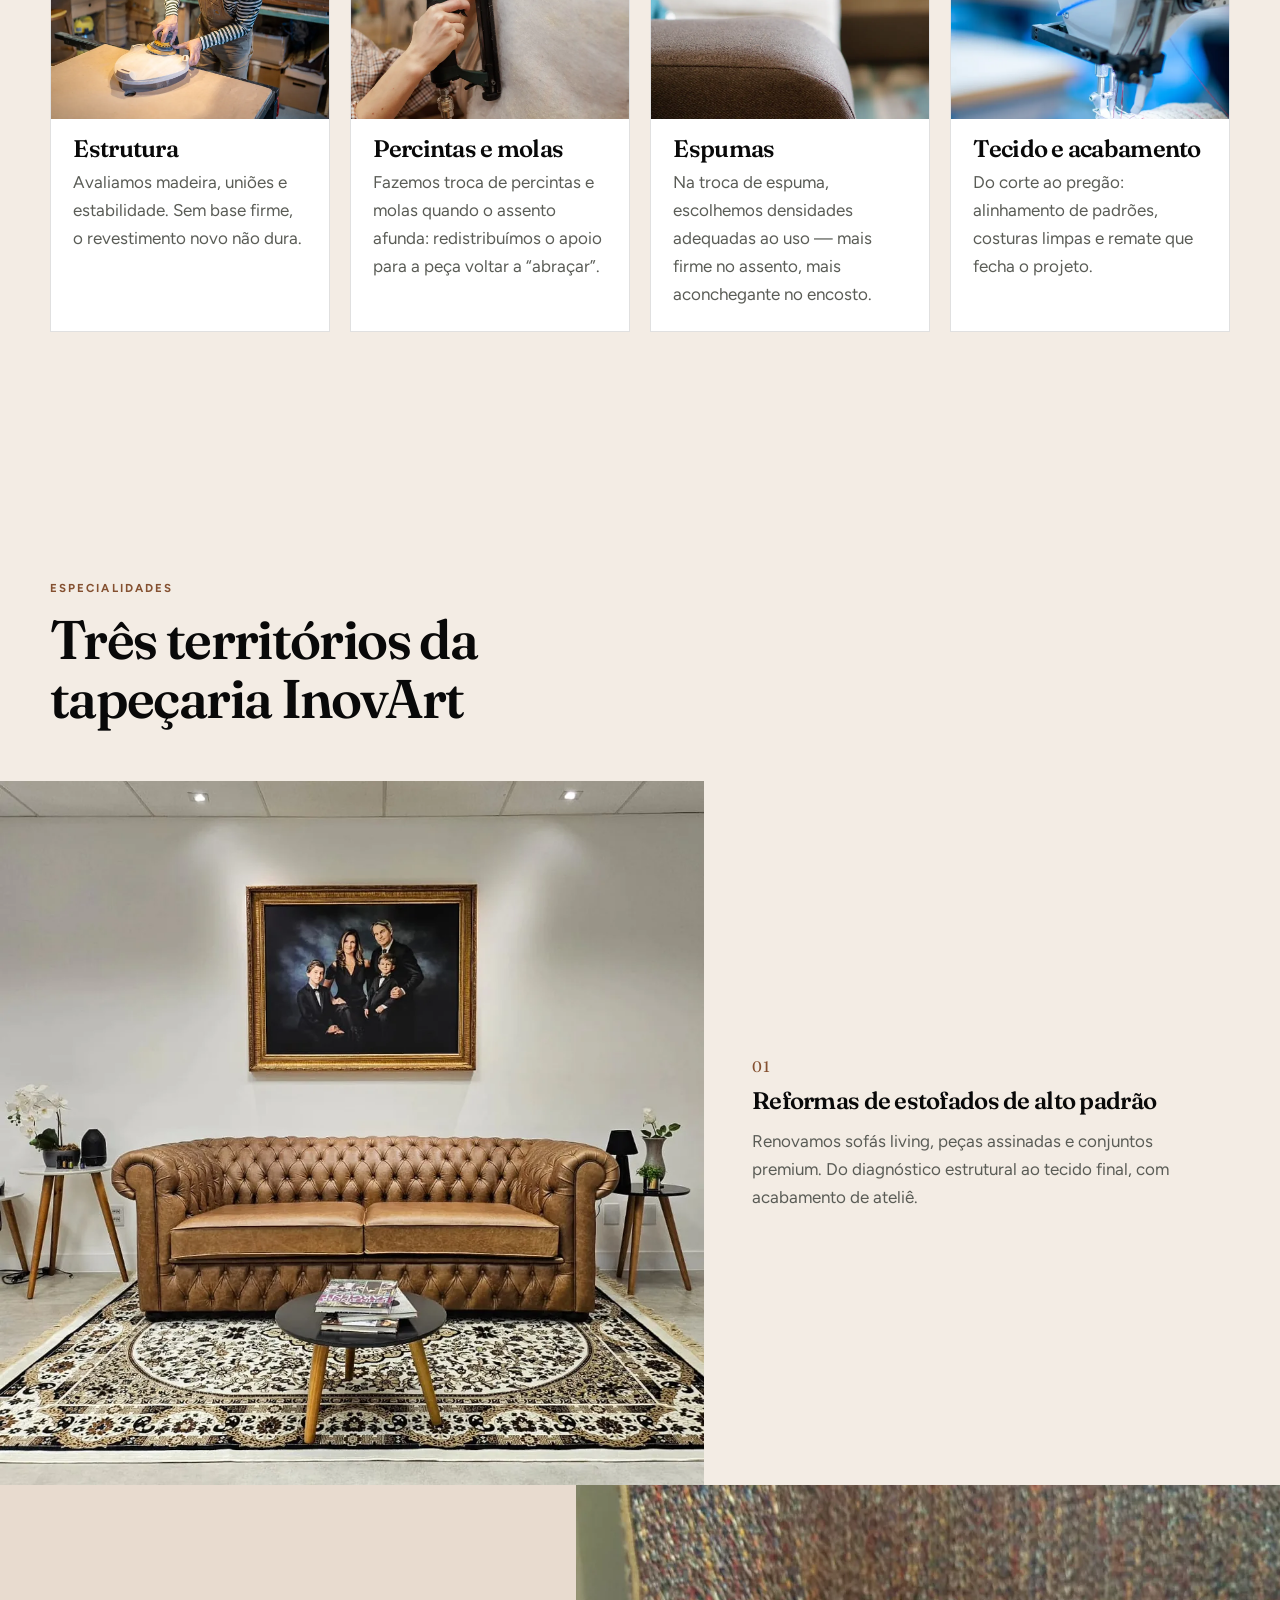
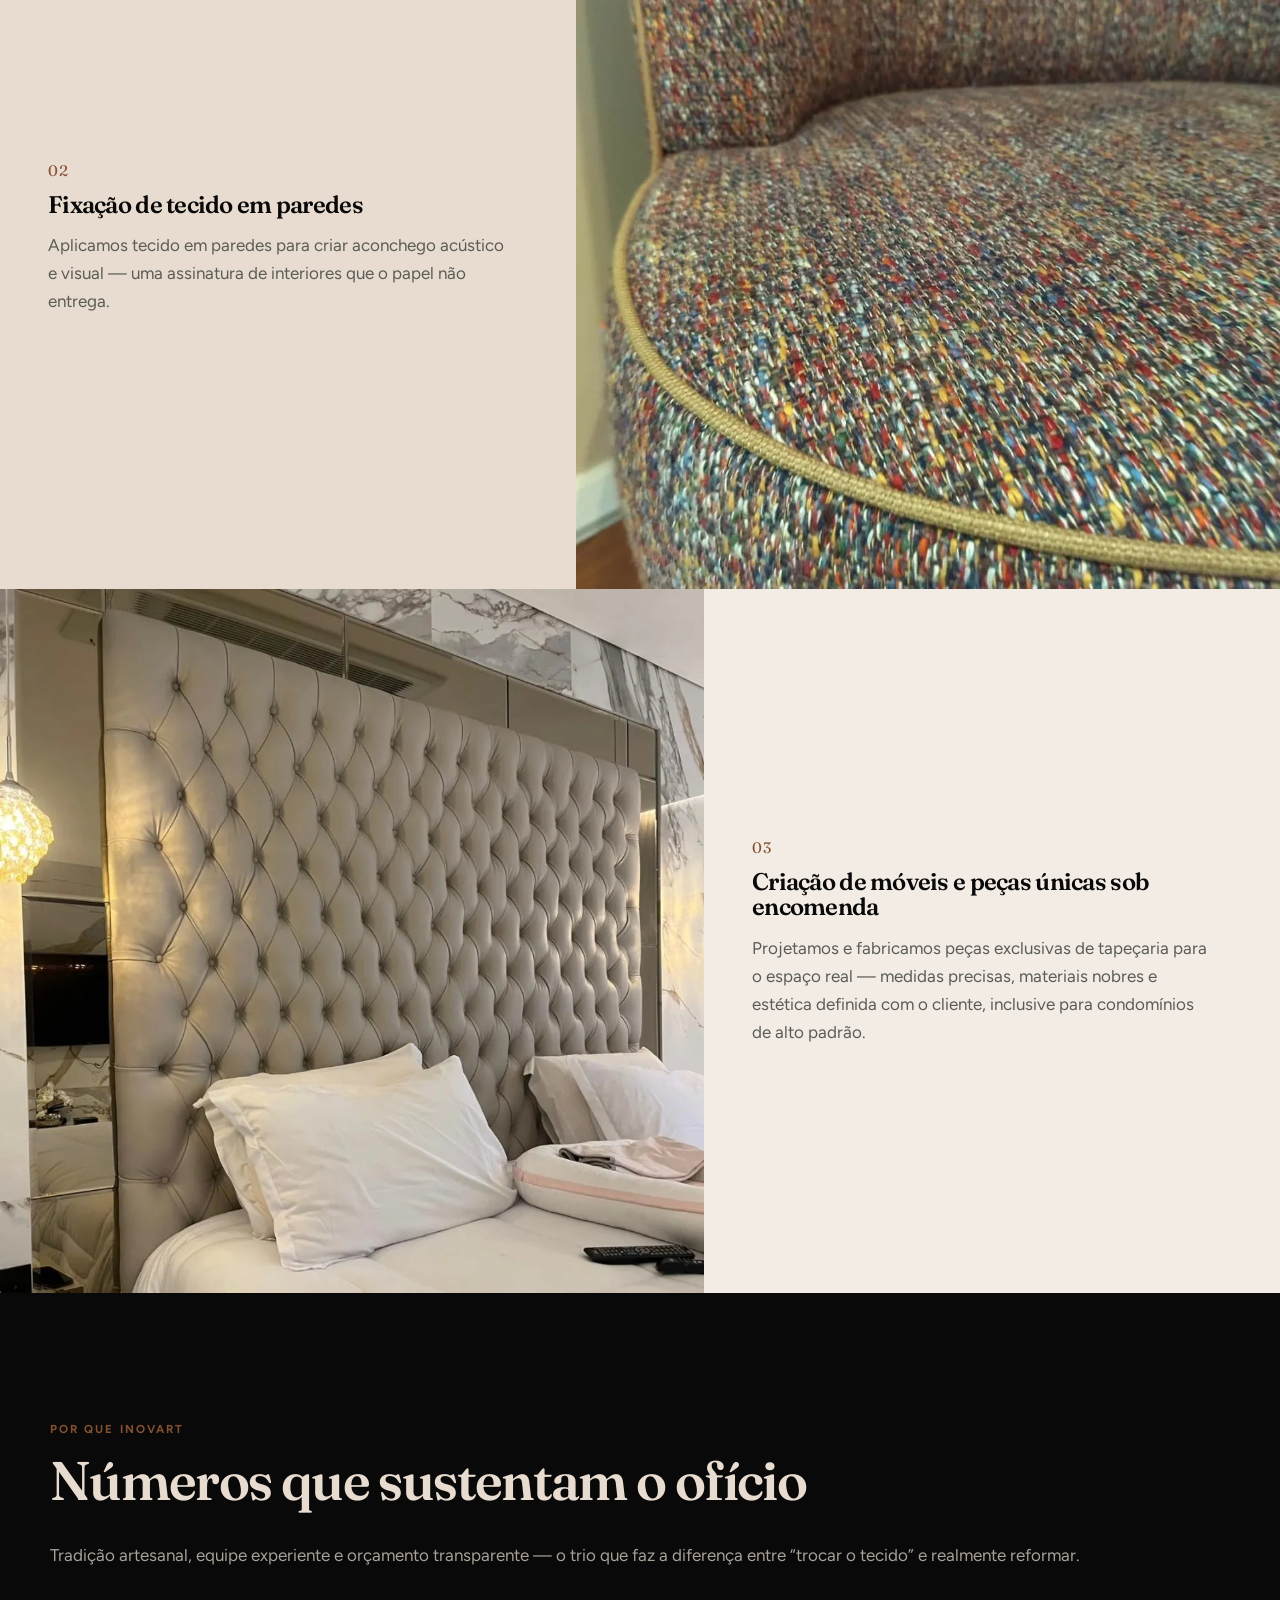
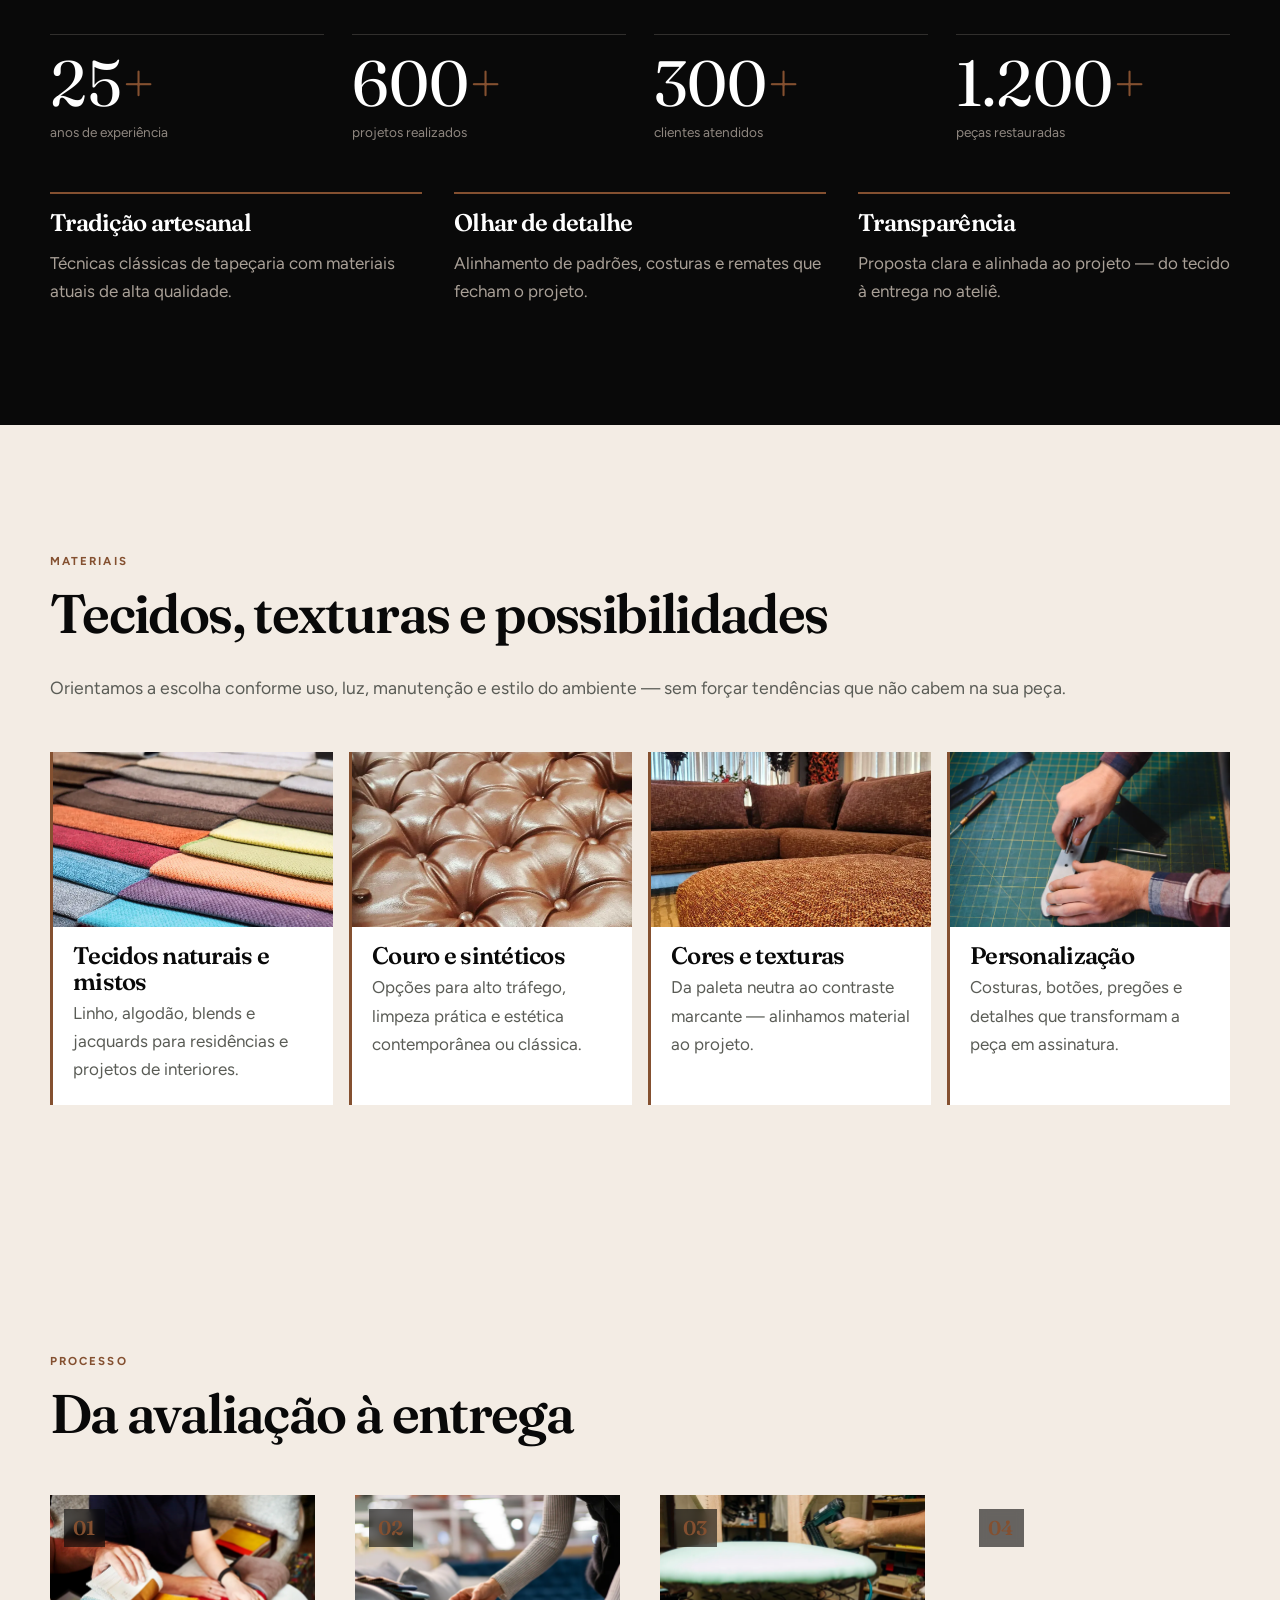
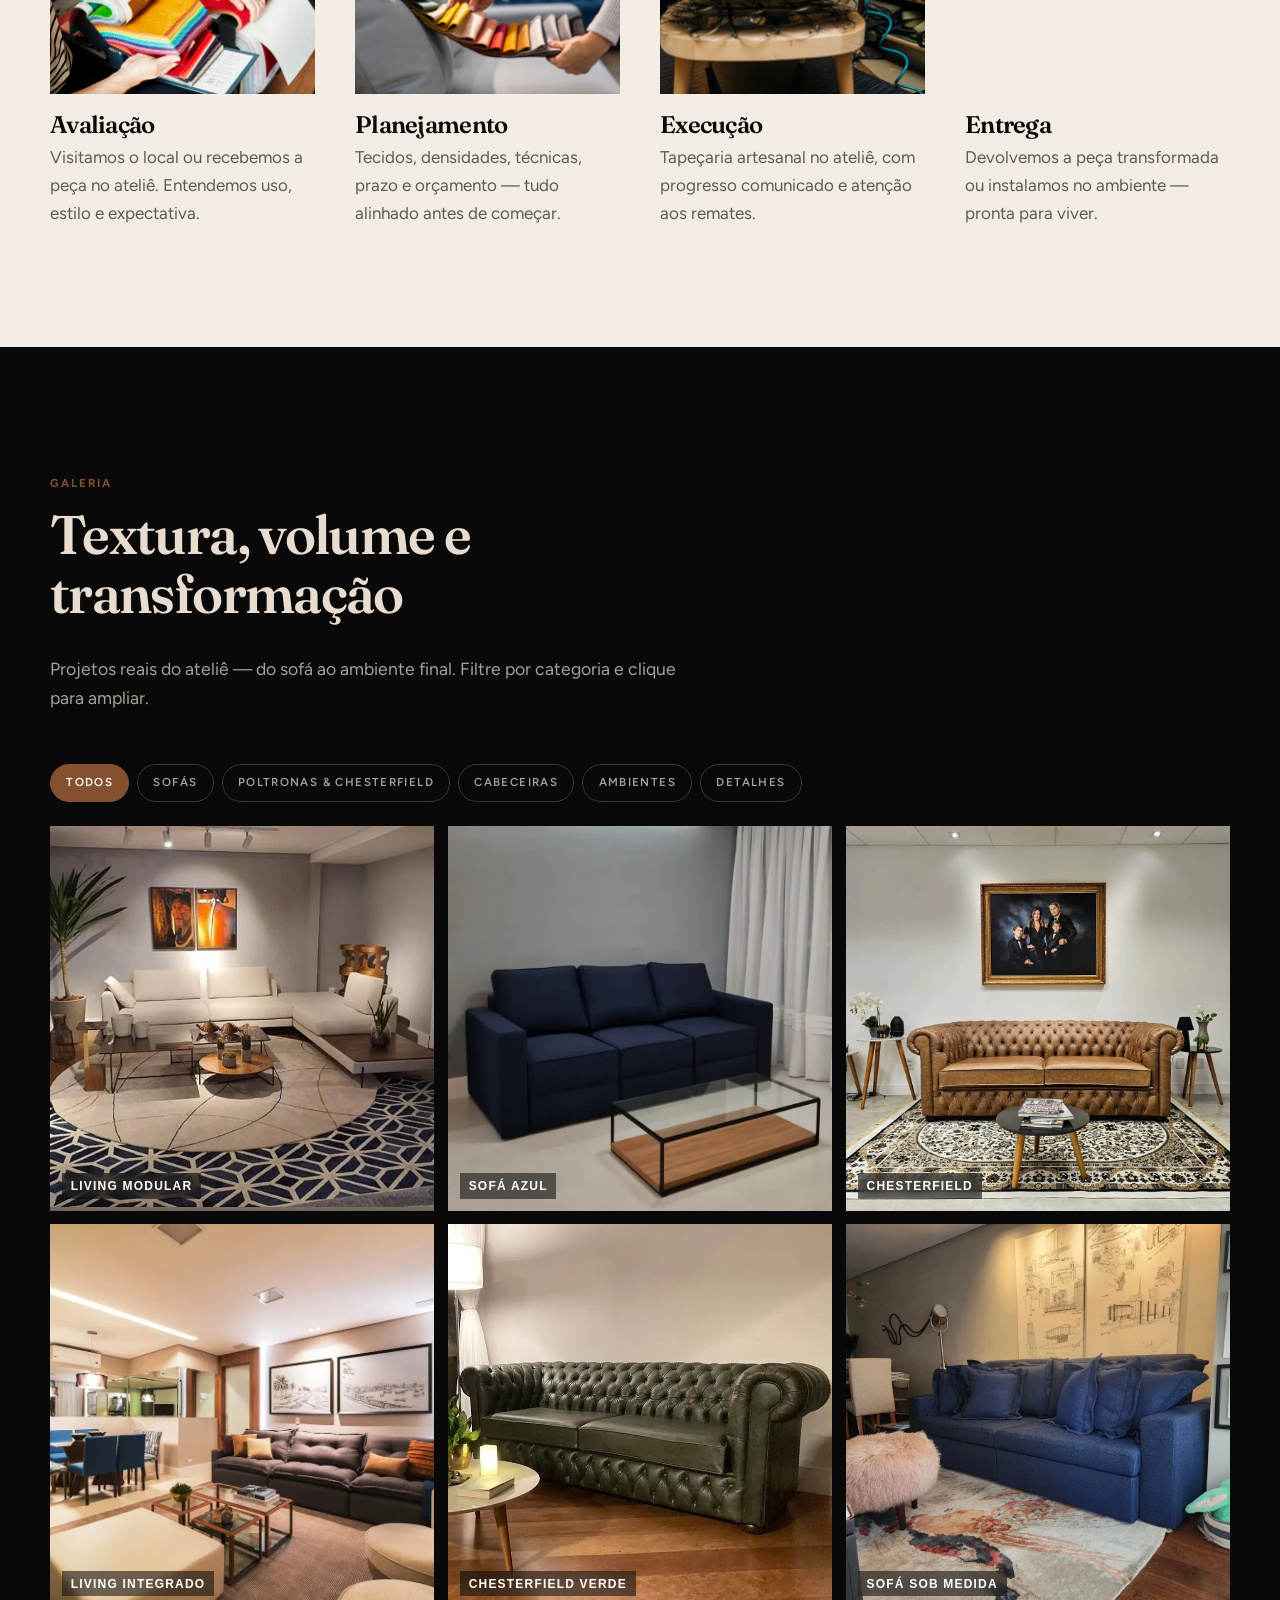
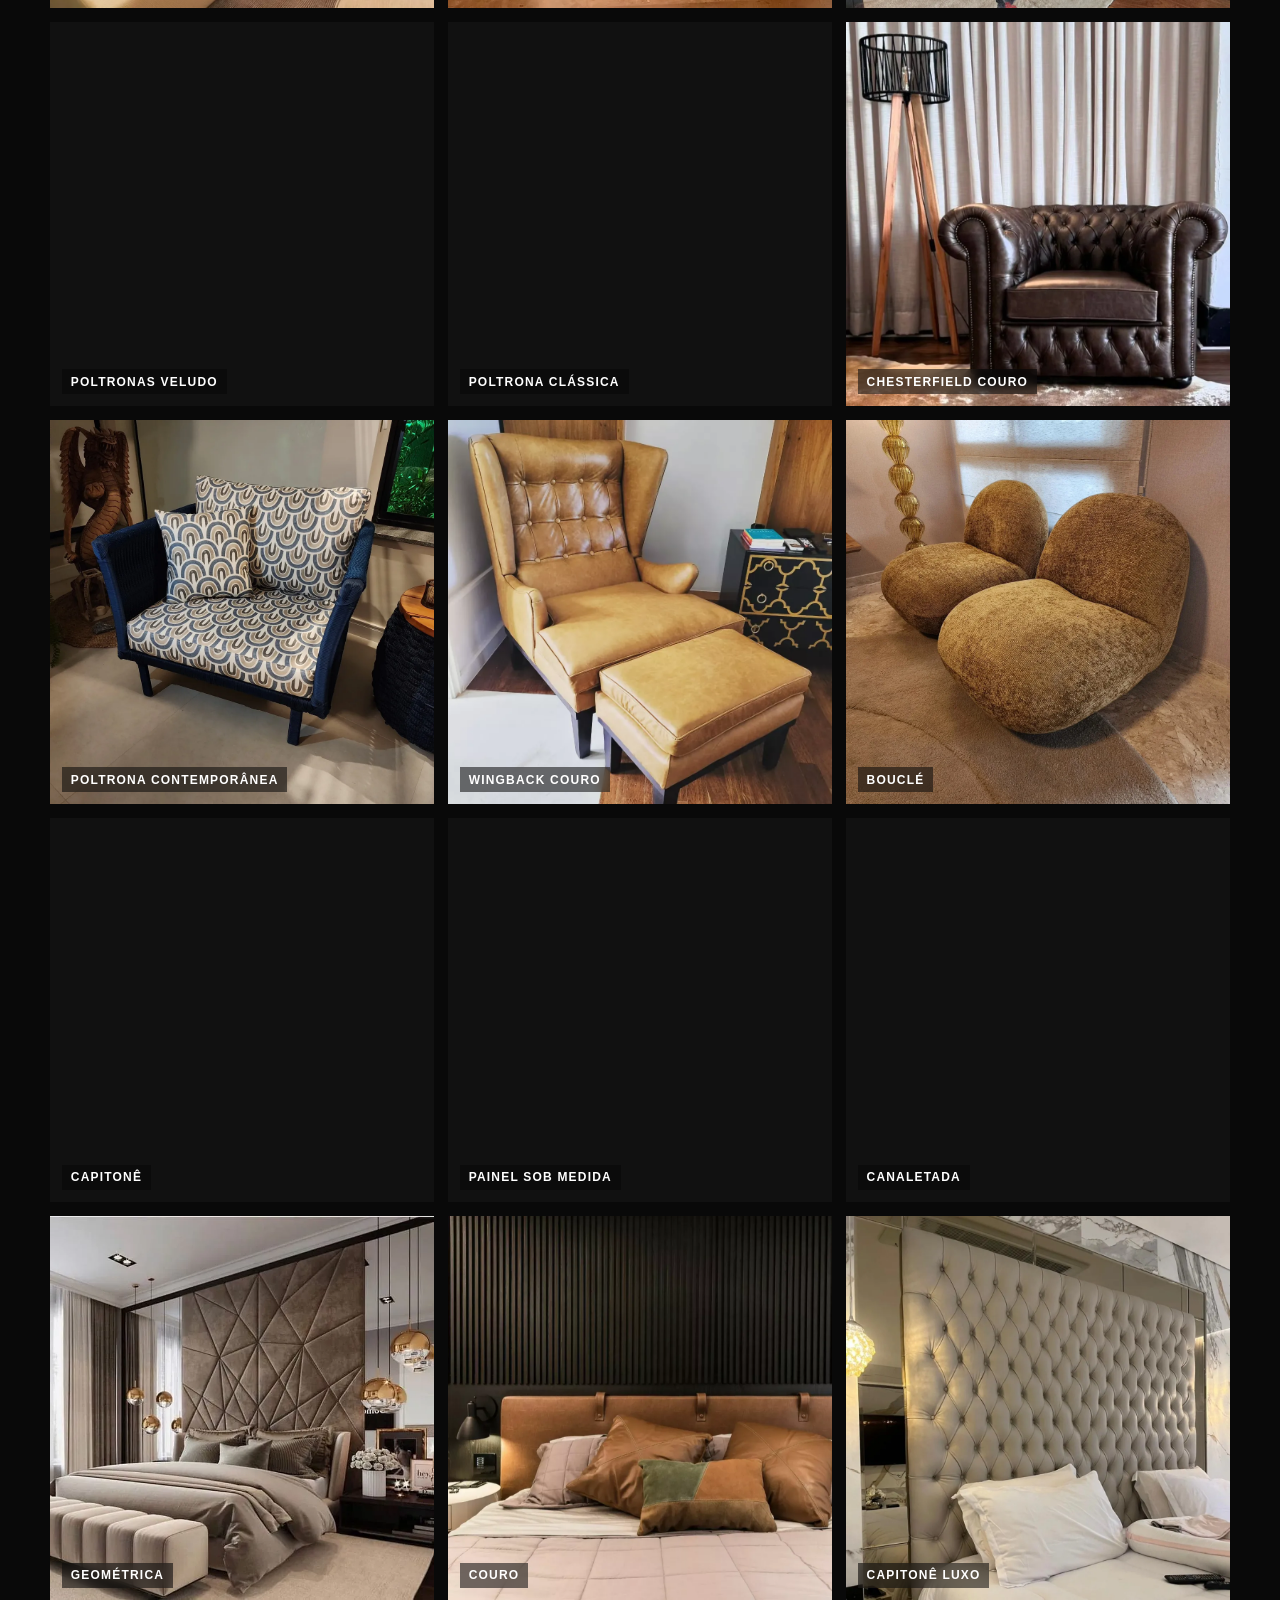
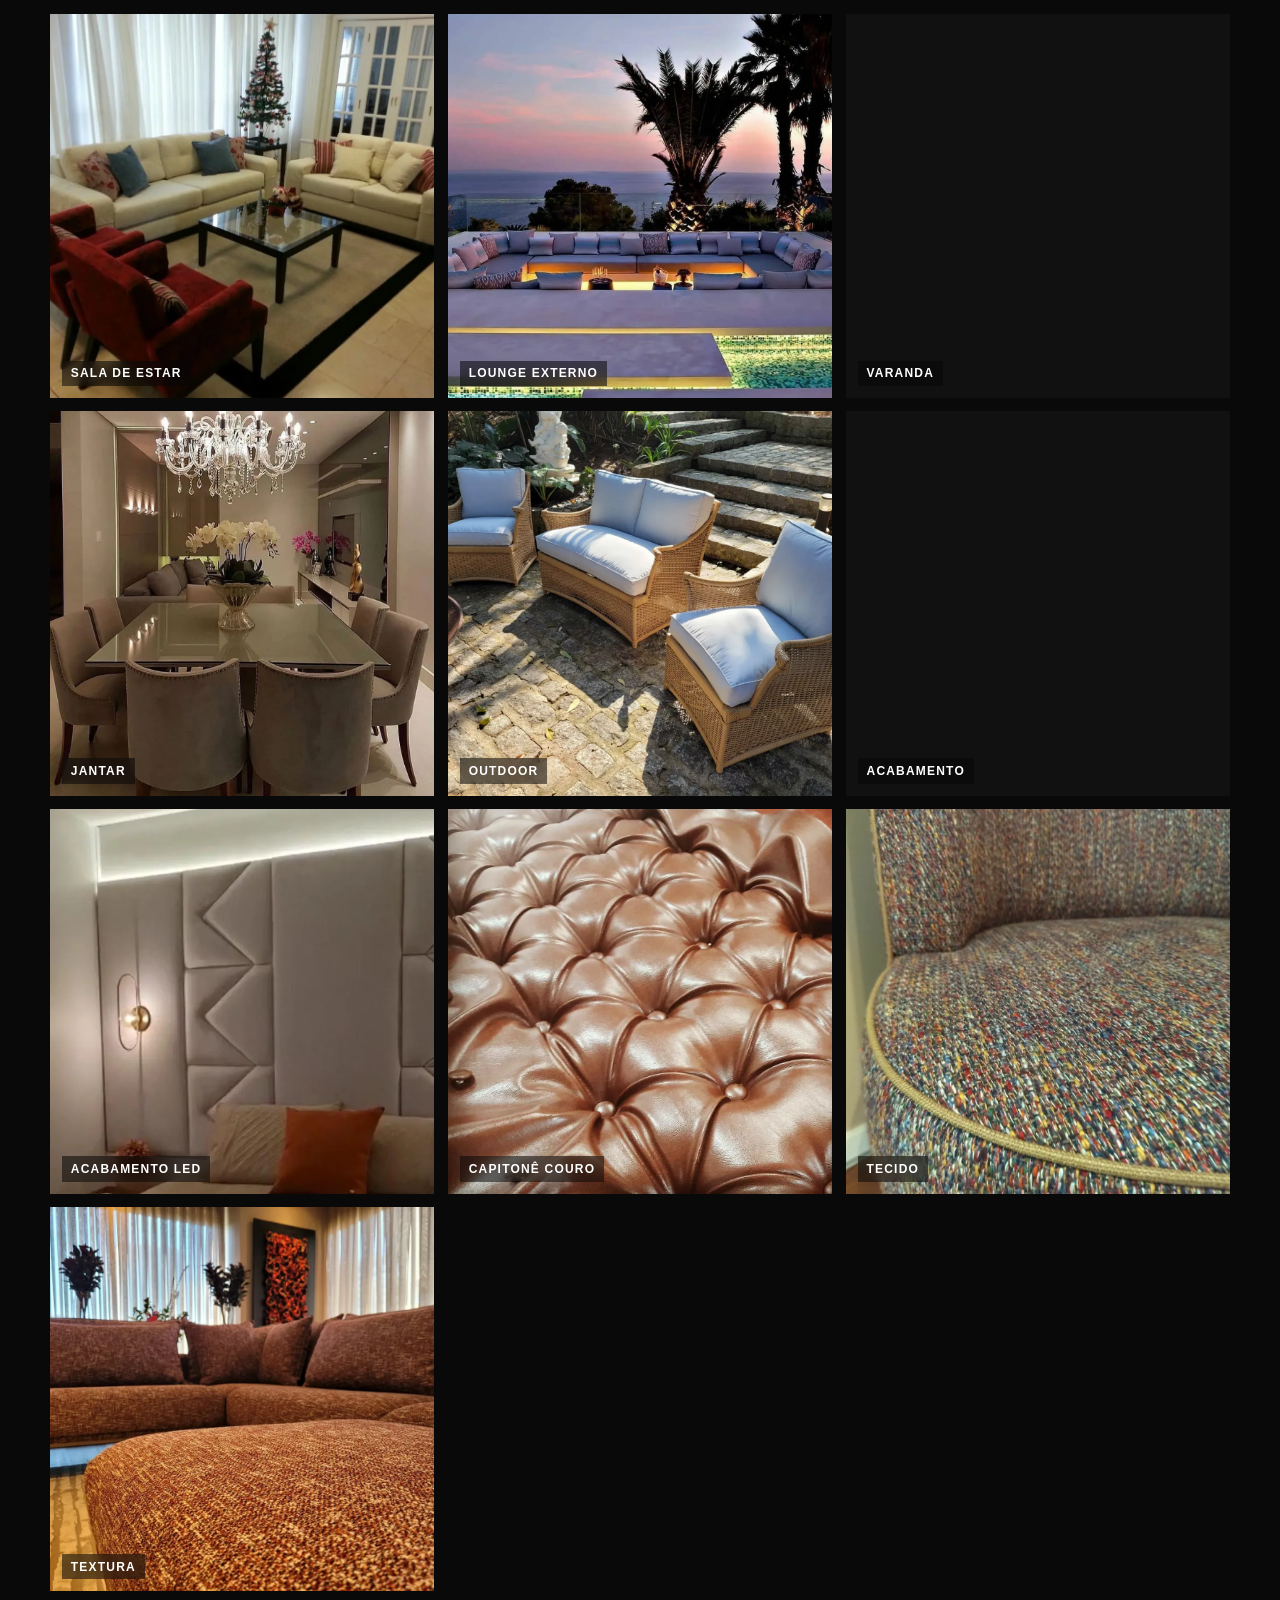
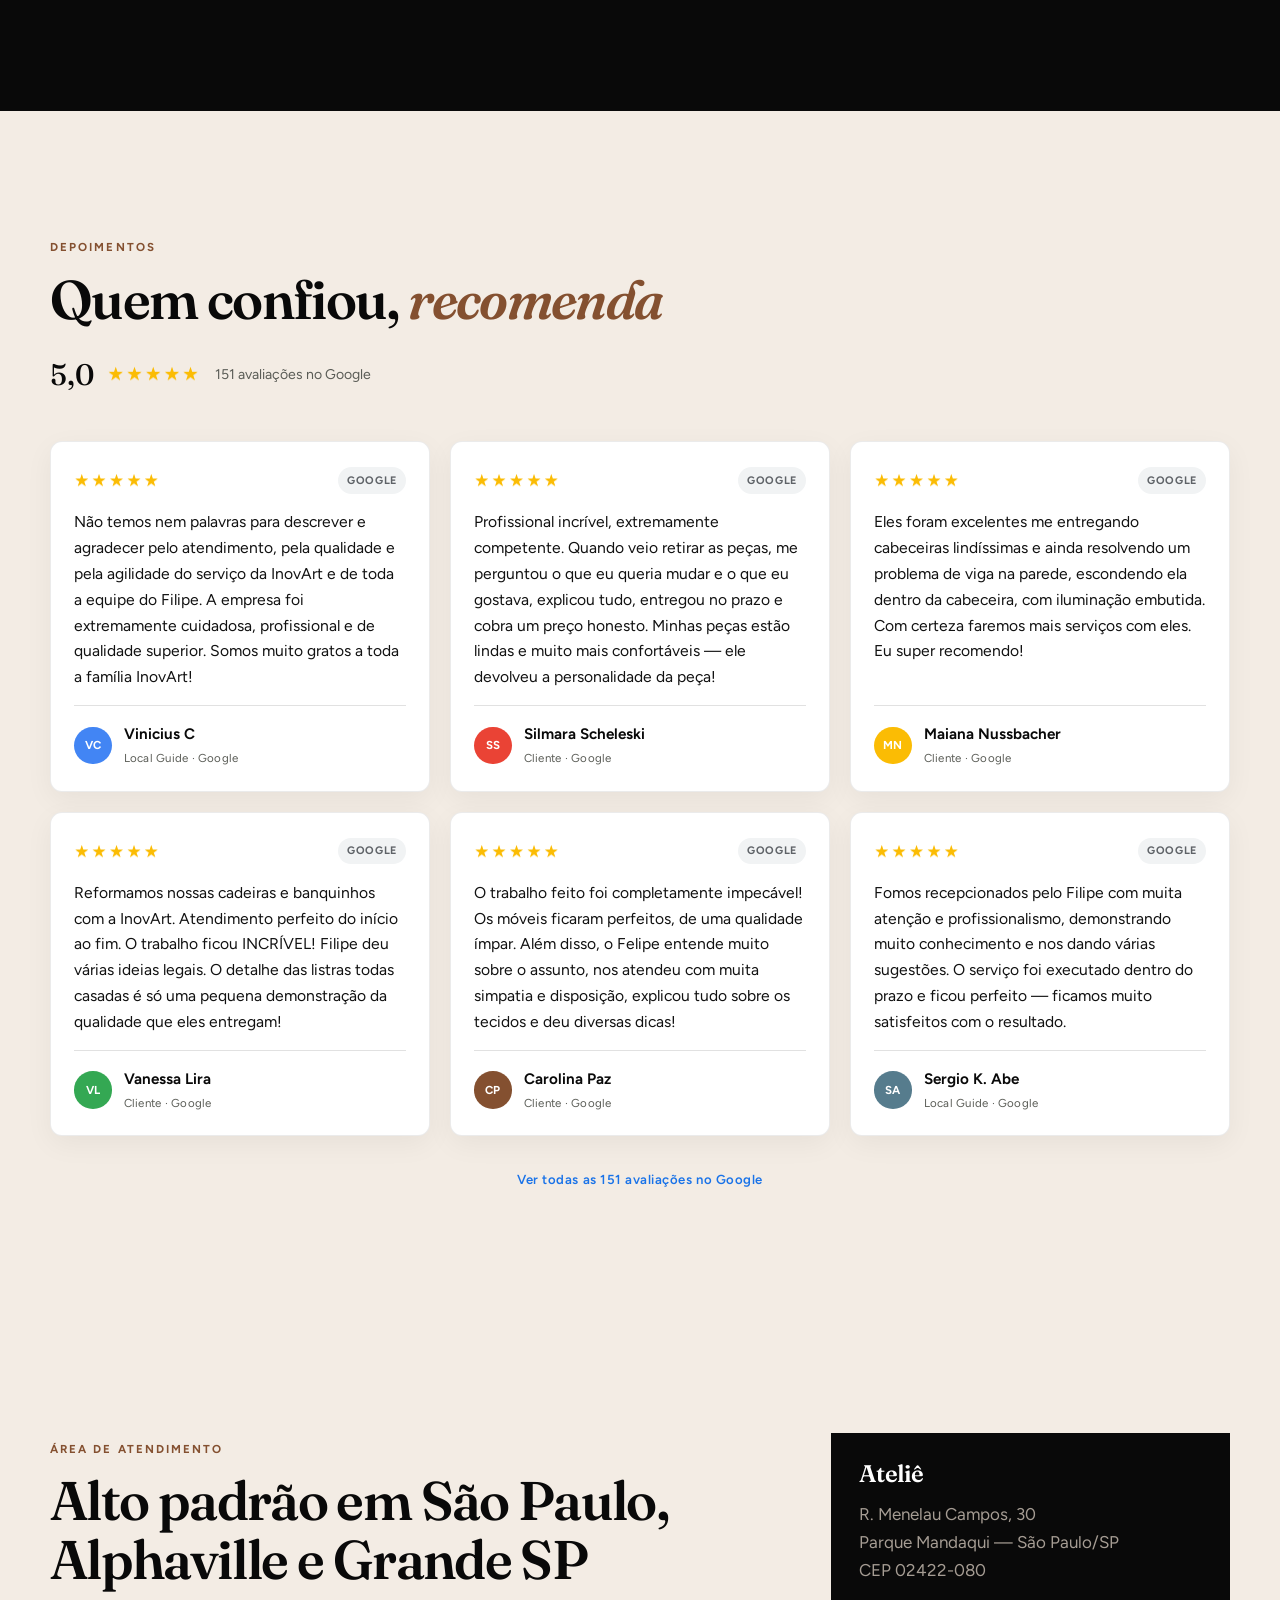
==== commit cf25a219: "Adiciona galeria real, hero em video e depoimentos do Google - Substitui depoimentos ficticios por 6" ====
--- a/index.html
+++ b/index.html
@@ -3,12 +3,12 @@
 <head>
   <meta charset="utf-8">
   <meta name="viewport" content="width=device-width, initial-scale=1">
-  <title>Tapeçaria de Alto Padrão em São Paulo | Reforma de Luxo — InovArt</title>
-  <meta name="description" content="Ateliê de tapeçaria premium em São Paulo: reforma de mobiliário de luxo, restauração e camas/sofás sob encomenda. Parque Mandaqui.">
-  <meta name="keywords" content="tapeçaria alto padrão São Paulo, tapeçaria premium SP, reforma de sofá de luxo, mobiliário sob encomenda, restauração de móveis clássicos, tapeçaria São Paulo, reforma de estofados SP, cabeceiras sob encomenda, tapeceiro zona norte, Parque Mandaqui">
+  <title>Tapeçaria de Alto Padrão em São Paulo | Criação Sob Encomenda — InovArt</title>
+  <meta name="description" content="Criação de móveis e peças únicas de tapeçaria sob encomenda, reforma e restauração de luxo em São Paulo. Atendimento em Alphaville, Jardins, Morumbi, Itaim e condomínios de alto padrão — verifique condições especiais.">
+  <meta name="keywords" content="tapeçaria alto padrão São Paulo, criação de móveis sob encomenda, peças únicas tapeçaria, reforma de sofá de luxo, Alphaville, Barueri, Jardins, Morumbi, Itaim Bibi, Vila Nova Conceição, condomínios alto padrão SP, tapeçaria premium SP">
   <meta name="robots" content="index, follow, max-image-preview:large, max-snippet:-1, max-video-preview:-1">
   <meta name="author" content="InovArt Tapeçaria e Decorações">
-  <meta name="theme-color" content="#090909">
+  <meta name="theme-color" content="#e8dbcf">
   <meta name="geo.region" content="BR-SP">
   <meta name="geo.placename" content="São Paulo, Parque Mandaqui">
   <meta name="geo.position" content="-23.4845;-46.6305">
@@ -26,7 +26,7 @@
   <meta property="og:url" content="https://inovartdecor.com.br/">
   <meta property="og:site_name" content="InovArt Tapeçaria">
   <meta property="og:title" content="Tapeçaria de Alto Padrão em São Paulo | InovArt">
-  <meta property="og:description" content="Ateliê de tapeçaria premium: reforma de mobiliário de luxo, restauração e camas/sofás sob encomenda em São Paulo.">
+  <meta property="og:description" content="Criação de móveis e peças únicas sob encomenda, reforma e restauração de luxo. Atendimento em Alphaville, Jardins, Morumbi e condomínios de alto padrão.">
   <meta property="og:image" content="https://inovartdecor.com.br/assets/og.jpg">
   <meta property="og:image:alt" content="Tapeçaria InovArt — reforma de estofados em São Paulo">
   <meta property="og:image:width" content="1200">
@@ -34,10 +34,10 @@
 
   <meta name="twitter:card" content="summary_large_image">
   <meta name="twitter:title" content="Tapeçaria de Alto Padrão em São Paulo | InovArt">
-  <meta name="twitter:description" content="Ateliê de tapeçaria premium: reforma de mobiliário de luxo, restauração e camas/sofás sob encomenda em São Paulo.">
+  <meta name="twitter:description" content="Criação de móveis e peças únicas sob encomenda, reforma e restauração de luxo. Atendimento em Alphaville, Jardins, Morumbi e condomínios de alto padrão.">
   <meta name="twitter:image" content="https://inovartdecor.com.br/assets/og.jpg">
 
-  <link rel="preload" as="image" href="assets/galeria-poltrona-720.webp" type="image/webp" imagesrcset="assets/galeria-poltrona-720.webp 720w, assets/galeria-poltrona.webp 800w" imagesizes="(max-width: 768px) 92vw, min(48vw, 560px)">
+  <link rel="preload" as="image" href="assets/galeria/sofa-06.webp" type="image/webp">
   <link rel="preconnect" href="https://fonts.googleapis.com">
   <link rel="preconnect" href="https://fonts.gstatic.com" crossorigin>
   <link href="https://fonts.googleapis.com/css2?family=Figtree:wght@400;600;700&family=Fraunces:ital,opsz,wght@0,9..144,500;0,9..144,600;0,9..144,700;1,9..144,500&display=swap" rel="stylesheet">
@@ -52,15 +52,15 @@
         "@id": "https://inovartdecor.com.br/#business",
         "name": "InovArt",
         "alternateName": ["InovArt Tapeçaria", "InovArt Tapeçaria e Decorações", "Tapeçaria InovArt"],
-        "description": "Ateliê de tapeçaria premium em São Paulo: reforma de mobiliário de alto padrão, restauração de luxo e camas/sofás sob encomenda. Parque Mandaqui, zona norte.",
+        "description": "Ateliê de tapeçaria premium em São Paulo: criação de móveis e peças únicas sob encomenda, reforma e restauração de luxo. Atendimento em Alphaville, Jardins, Morumbi, Itaim e condomínios de alto padrão.",
         "url": "https://inovartdecor.com.br/",
         "telephone": "+55-11-94312-5880",
         "slogan": "Tapeçaria e decorações de alto padrão",
         "image": [
           "https://inovartdecor.com.br/assets/og.jpg",
-          "https://inovartdecor.com.br/assets/galeria-poltrona.jpg",
+          "https://inovartdecor.com.br/assets/galeria/sofa-06.jpg",
           "https://inovartdecor.com.br/assets/hero-sala.jpg",
-          "https://inovartdecor.com.br/assets/esp-estofados.jpg"
+          "https://inovartdecor.com.br/assets/galeria/sofa-03.jpg"
         ],
         "logo": {
           "@type": "ImageObject",
@@ -72,11 +72,17 @@
         "currenciesAccepted": "BRL",
         "taxID": "35.110.752/0001-90",
         "legalName": "LIZZIE Magazine Comércio Ltda",
-        "hasMap": "https://www.google.com/maps/search/?api=1&query=R.+Menelau+Campos%2C+30+-+Parque+Mandaqui%2C+S%C3%A3o+Paulo+-+SP+02422-080",
+        "aggregateRating": {
+          "@type": "AggregateRating",
+          "ratingValue": "5.0",
+          "bestRating": "5",
+          "ratingCount": "151"
+        },
+        "hasMap": "https://www.google.com/maps/place/InovArt+Tape%C3%A7aria+e+Decora%C3%A7%C3%B5es/@-23.4717071,-46.633297,17z/data=!4m6!3m5!1s0x94cef7dc9cd6cc0f:0x148f2b74bc80eea3!8m2!3d-23.4717071!4d-46.633297!16s%2Fg%2F11rs2vmxmk",
         "sameAs": [
           "https://www.instagram.com/inovarttapecariaedecoracoes/",
           "https://www.facebook.com/InovArtTapecariaeDecoracoes",
-          "https://www.google.com/maps/search/?api=1&query=R.+Menelau+Campos%2C+30+-+Parque+Mandaqui%2C+S%C3%A3o+Paulo+-+SP+02422-080"
+          "https://www.google.com/maps/place/InovArt+Tape%C3%A7aria+e+Decora%C3%A7%C3%B5es/@-23.4717071,-46.633297,17z/data=!4m6!3m5!1s0x94cef7dc9cd6cc0f:0x148f2b74bc80eea3!8m2!3d-23.4717071!4d-46.633297!16s%2Fg%2F11rs2vmxmk"
         ],
         "openingHoursSpecification": [
           {
@@ -111,20 +117,31 @@
         },
         "geo": {
           "@type": "GeoCoordinates",
-          "latitude": -23.4845,
-          "longitude": -46.6305
+          "latitude": -23.4717071,
+          "longitude": -46.633297
         },
         "areaServed": [
           { "@type": "City", "name": "São Paulo" },
+          { "@type": "City", "name": "Barueri" },
+          { "@type": "City", "name": "Santana de Parnaíba" },
           { "@type": "AdministrativeArea", "name": "Grande São Paulo" },
           { "@type": "AdministrativeArea", "name": "ABCD Paulista" },
-          { "@type": "AdministrativeArea", "name": "Interior de São Paulo" },
+          { "@type": "Place", "name": "Alphaville" },
+          { "@type": "Place", "name": "Tamboré" },
+          { "@type": "Place", "name": "Jardins" },
+          { "@type": "Place", "name": "Jardim Paulista" },
+          { "@type": "Place", "name": "Jardim Europa" },
+          { "@type": "Place", "name": "Itaim Bibi" },
+          { "@type": "Place", "name": "Vila Nova Conceição" },
+          { "@type": "Place", "name": "Morumbi" },
+          { "@type": "Place", "name": "Cidade Jardim" },
+          { "@type": "Place", "name": "Moema" },
+          { "@type": "Place", "name": "Brooklin" },
+          { "@type": "Place", "name": "Higienópolis" },
+          { "@type": "Place", "name": "Pinheiros" },
+          { "@type": "Place", "name": "Alto de Pinheiros" },
           { "@type": "Place", "name": "Parque Mandaqui" },
-          { "@type": "Place", "name": "Zona Norte de São Paulo" },
-          { "@type": "Place", "name": "Santana" },
-          { "@type": "Place", "name": "Tucuruvi" },
-          { "@type": "Place", "name": "Casa Verde" },
-          { "@type": "Place", "name": "Tremembé" }
+          { "@type": "Place", "name": "Zona Norte de São Paulo" }
         ],
         "contactPoint": {
           "@type": "ContactPoint",
@@ -142,6 +159,7 @@
             { "@type": "Offer", "itemOffered": { "@type": "Service", "name": "Cabeceiras personalizadas sob medida" } },
             { "@type": "Offer", "itemOffered": { "@type": "Service", "name": "Capas sob medida" } },
             { "@type": "Offer", "itemOffered": { "@type": "Service", "name": "Restauração artesanal de estofados" } },
+            { "@type": "Offer", "itemOffered": { "@type": "Service", "name": "Criação de móveis e peças únicas de tapeçaria sob encomenda" } },
             { "@type": "Offer", "itemOffered": { "@type": "Service", "name": "Móveis estofados sob medida" } },
             { "@type": "Offer", "itemOffered": { "@type": "Service", "name": "Fixação de tecido em paredes" } },
             { "@type": "Offer", "itemOffered": { "@type": "Service", "name": "Reforma de estofados náuticos" } }
@@ -163,10 +181,10 @@
         "name": "Tapeçaria de Alto Padrão em São Paulo | InovArt",
         "isPartOf": { "@id": "https://inovartdecor.com.br/#website" },
         "about": { "@id": "https://inovartdecor.com.br/#business" },
-        "primaryImageOfPage": { "@type": "ImageObject", "url": "https://inovartdecor.com.br/assets/galeria-poltrona.jpg" },
+        "primaryImageOfPage": { "@type": "ImageObject", "url": "https://inovartdecor.com.br/assets/galeria/sofa-06.jpg" },
         "datePublished": "2026-07-23",
         "dateModified": "2026-07-24",
-        "description": "Ateliê de tapeçaria premium em São Paulo: reforma de mobiliário de luxo, restauração e camas/sofás sob encomenda no Parque Mandaqui.",
+        "description": "Criação de móveis e peças únicas de tapeçaria sob encomenda, reforma e restauração de luxo em São Paulo — incluindo Alphaville, Jardins, Morumbi e condomínios de altíssimo padrão.",
         "inLanguage": "pt-BR",
         "speakable": {
           "@type": "SpeakableSpecification",
@@ -217,7 +235,7 @@
             "name": "A InovArt atende toda São Paulo?",
             "acceptedAnswer": {
               "@type": "Answer",
-              "text": "Sim. Atendemos São Paulo capital, Grande São Paulo, ABCD e interior paulista. O ateliê fica no Parque Mandaqui, zona norte."
+              "text": "Sim. Atendemos bairros e condomínios de alto poder aquisitivo como Alphaville, Barueri, Tamboré, Jardins, Jardim Europa, Itaim Bibi, Vila Nova Conceição, Morumbi, Cidade Jardim, Moema, Brooklin, Higienópolis e Pinheiros — além da Zona Norte, Grande SP e ABCD. Verifique condições especiais para retirada e entrega."
             }
           },
           {
@@ -225,7 +243,7 @@
             "name": "Vocês restauram móveis antigos e poltronas clássicas?",
             "acceptedAnswer": {
               "@type": "Answer",
-              "text": "Sim. Realizamos restauração artesanal preservando a história e as características originais da peça."
+              "text": "Sim. Realizamos restauração artesanal preservando a história e as características originais da peça — e também criamos móveis e peças únicas de tapeçaria sob encomenda."
             }
           },
           {
@@ -233,7 +251,7 @@
             "name": "Fazem cabeceiras e sofás sob medida?",
             "acceptedAnswer": {
               "@type": "Answer",
-              "text": "Sim. Fabricamos cabeceiras, sofás, poltronas e camas sob medida para residências e empresas."
+              "text": "Sim. Criamos móveis e peças únicas de tapeçaria sob encomenda — cabeceiras, sofás, poltronas e camas — para residências, condomínios de alto padrão e projetos de arquitetura."
             }
           },
           {
@@ -281,7 +299,7 @@
             "name": "Vocês retiram e entregam o sofá?",
             "acceptedAnswer": {
               "@type": "Answer",
-              "text": "Sim. Podemos retirar a peça no local, reformar no ateliê e devolver pronta — ou receber a peça no Parque Mandaqui. Combinamos a logística no orçamento."
+              "text": "Sim. Oferecemos serviços de retirada e entrega nos locais — inclusive em Alphaville, Barueri, Jardins, Morumbi, Itaim Bibi, Vila Nova Conceição e condomínios de altíssimo padrão. Verifique condições especiais conforme região e acesso."
             }
           },
           {
@@ -312,7 +330,7 @@
   <header class="site-header" id="topo">
     <div class="container header-inner">
       <a class="brand" href="#topo" aria-label="InovArt — início">
-        <img src="assets/logo.png" alt="InovArt Tapeçaria e Decorações" width="140" height="47" decoding="async">
+        <img src="assets/logo.png" alt="InovArt Tapeçaria e Decorações" width="154" height="52" decoding="async">
       </a>
       <button class="nav-toggle" type="button" aria-expanded="false" aria-controls="menu-principal" aria-label="Abrir menu">
         <span></span><span></span><span></span>
@@ -335,36 +353,27 @@
   <main id="conteudo">
     <!-- HERO -->
     <section class="hero" aria-labelledby="hero-title">
+      <div class="hero-media-bg" aria-hidden="true">
+        <video class="hero-video" autoplay muted loop playsinline
+          poster="assets/galeria/sofa-06.jpg"
+          preload="metadata">
+          <source src="video/video.mp4" type="video/mp4">
+        </video>
+      </div>
+      <div class="hero-overlay" aria-hidden="true"></div>
       <div class="hero-inner">
         <div class="hero-copy">
           <p class="hero-kicker hero-anim" style="--d:0"><span aria-hidden="true"></span>Ateliê de tapeçaria premium · São Paulo</p>
           <h1 id="hero-title">
             <span class="hero-mask"><span class="hero-line hero-anim" style="--d:1">Tapeçaria de alto padrão</span></span>
-            <span class="hero-mask"><span class="hero-line hero-anim hero-line-sub" style="--d:2">para mobiliário de luxo em São Paulo</span></span>
+            <span class="hero-mask"><span class="hero-line hero-anim hero-line-sub" style="--d:2">reforma, criação de móveis e projetos exclusivos</span></span>
           </h1>
-          <p class="hero-tagline hero-anim" style="--d:3">Peças com história merecem <em>ofício</em>, não solução rápida.</p>
-          <p class="hero-lead hero-anim" style="--d:3">Reforma e restauração de mobiliário de alto padrão — sofás, poltronas e camas sob encomenda — com materiais nobres e acabamento de ateliê para residências e projetos de arquitetura.</p>
+          <p class="hero-tagline hero-anim" style="--d:3">Peças únicas feitas com <em>ofício</em>, não solução rápida.</p>
+          <p class="hero-lead hero-anim" style="--d:3">Para residências, arquitetos e designers de interiores — além de projetos náuticos e automotivos de luxo.</p>
           <div class="hero-actions hero-anim" style="--d:4">
             <a class="btn btn-accent" href="https://wa.me/5511943125880?text=Oi!%20Vim%20pelo%20site%20e%20gostaria%20de%20agendar%20consultoria%20no%20ateli%C3%AA" target="_blank" rel="noopener noreferrer">Agendar consultoria no ateliê</a>
             <a class="hero-link" href="#sobre">Conhecer o ateliê</a>
           </div>
-        </div>
-        <div class="hero-visual hero-anim" style="--d:3">
-          <span class="hero-frame" aria-hidden="true"></span>
-          <figure class="hero-media" data-parallax>
-            <picture>
-              <source
-                type="image/webp"
-                srcset="assets/galeria-poltrona-720.webp 720w, assets/galeria-poltrona.webp 800w"
-                sizes="(max-width: 768px) 92vw, min(48vw, 560px)">
-              <source
-                type="image/jpeg"
-                srcset="assets/galeria-poltrona-720.jpg 720w, assets/galeria-poltrona.jpg 800w"
-                sizes="(max-width: 768px) 92vw, min(48vw, 560px)">
-              <img src="assets/galeria-poltrona-720.jpg" alt="Poltrona reformada pela InovArt: tecido cinza-chumbo e madeira restaurada em detalhe" width="609" height="720" fetchpriority="high" decoding="async">
-            </picture>
-          </figure>
-          <p class="hero-caption" aria-hidden="true">Poltrona restaurada — ateliê InovArt</p>
         </div>
       </div>
 
@@ -374,7 +383,7 @@
           <li><strong>600<i>+</i></strong><span>projetos exclusivos</span></li>
           <li><strong>1.200<i>+</i></strong><span>peças restauradas</span></li>
         </ul>
-        <p class="hero-place">São Paulo — Parque Mandaqui</p>
+        <p class="hero-place">Alphaville · Jardins · Morumbi · Itaim · +</p>
       </div>
     </section>
 
@@ -382,7 +391,7 @@
     <section class="manifesto" aria-label="Manifesto InovArt">
       <div class="container manifesto-inner reveal">
         <p class="manifesto-label">Manifesto</p>
-        <p class="manifesto-text">Peças com história merecem ofício.<br><span>Redesenhamos o que elas podem ser.</span></p>
+        <p class="manifesto-text">Peças com história merecem ofício.<br><span>Criamos o novo — e redesenhamos o que já existe.</span></p>
         <div class="manifesto-line" aria-hidden="true"></div>
       </div>
     </section>
@@ -400,25 +409,25 @@
             <span class="about-frame" aria-hidden="true"></span>
             <figure class="about-media">
               <picture>
-                <source srcset="assets/hero-artesao.webp" type="image/webp">
-                <img src="assets/hero-artesao.jpg" alt="Profissional da InovArt trabalhando com couro e tecido no ateliê de tapeçaria" width="900" height="1100" loading="lazy" decoding="async">
+                <source srcset="assets/galeria/poltrona-03.webp" type="image/webp">
+                <img src="assets/galeria/poltrona-03.jpg" alt="Poltrona Chesterfield de couro marrom restaurada no ateliê InovArt" width="975" height="975" loading="lazy" decoding="async">
               </picture>
             </figure>
             <p class="about-caption" aria-hidden="true">Ateliê InovArt — Parque Mandaqui</p>
           </div>
 
           <div class="about-copy reveal">
-            <p class="about-lead">A <strong>InovArt</strong> é um <strong>ateliê de tapeçaria premium em São Paulo</strong> com mais de 25 anos de ofício. Reformamos mobiliário de alto padrão, restauramos peças clássicas e fabricamos camas e sofás sob encomenda.</p>
-            <p>Atendemos residências de luxo, arquitetos e designers — com curadoria de tecidos nobres, domínio estrutural e acabamento que sustenta o uso exigente do dia a dia.</p>
+            <p class="about-lead">A <strong>InovArt</strong> é um <strong>ateliê de tapeçaria premium em São Paulo</strong> com mais de 25 anos de ofício. <strong>Criamos móveis e peças únicas de tapeçaria sob encomenda</strong>, reformamos mobiliário de alto padrão e restauramos peças clássicas.</p>
+            <p>Atendemos residências de luxo, condomínios de altíssimo padrão e projetos de arquitetura — em regiões como <strong>Alphaville</strong>, <strong>Jardins</strong>, <strong>Morumbi</strong>, <strong>Itaim Bibi</strong> e <strong>Vila Nova Conceição</strong> — com curadoria de tecidos nobres e acabamento que sustenta o uso exigente do dia a dia.</p>
             <ul class="about-tags">
+              <li>Peças únicas</li>
+              <li>Sob encomenda</li>
+              <li>Reforma &amp; restauração</li>
               <li>Alto padrão</li>
-              <li>Sob encomenda</li>
-              <li>Restauração fiel</li>
-              <li>Projetos de arquitetura</li>
             </ul>
             <div class="about-foot">
               <a class="about-link" href="https://wa.me/5511943125880?text=Oi!%20Vim%20pelo%20site%20e%20desejo%20receber%20um%20or%C3%A7amento%20de%20tape%C3%A7aria" target="_blank" rel="noopener noreferrer">Falar com a equipe</a>
-              <p class="about-place">SP · Grande SP · ABCD · Interior</p>
+              <p class="about-place">Alphaville · Jardins · Morumbi · Itaim</p>
             </div>
           </div>
         </div>
@@ -430,8 +439,8 @@
       <div class="container">
         <div class="section-head reveal">
           <p class="eyebrow">Serviços</p>
-          <h2 id="servicos-title">Mobiliário de alto padrão — reforma, restauração e sob encomenda</h2>
-          <p class="section-lead">Do sofá assinado à poltrona clássica — cada projeto começa pela escuta e termina no detalhe que só a mão vê.</p>
+          <h2 id="servicos-title">Criação sob encomenda, reforma e restauração</h2>
+          <p class="section-lead">Criamos móveis e peças únicas de tapeçaria sob encomenda — e também reformamos e restauramos sofás, poltronas e cabeceiras de alto padrão. Cada projeto começa pela escuta e termina no detalhe que só a mão vê.</p>
         </div>
         <div class="service-index">
           <article class="service-row reveal" style="--d:0">
@@ -476,9 +485,9 @@
           <article class="service-row reveal" style="--d:4">
             <span class="service-num">05</span>
             <div class="service-body">
-              <h3>Camas e sofás sob encomenda</h3>
-              <p>Camas e sofás de alto padrão projetados para o espaço real — medidas, densidade e estética definidas com você e seu arquiteto.</p>
-              <p class="service-tags">Sob encomenda · Residencial premium · Projetos exclusivos</p>
+              <h3>Criação de móveis e peças únicas sob encomenda</h3>
+              <p>Camas, sofás e peças exclusivas de tapeçaria projetadas para o espaço real — medidas, densidade e estética definidas com você e seu arquiteto.</p>
+              <p class="service-tags">Peças únicas · Sob encomenda · Alto padrão</p>
             </div>
           </article>
           <article class="service-row reveal" style="--d:5">
@@ -557,8 +566,8 @@
       <article class="chapter chapter-a reveal">
         <div class="chapter-media">
           <picture>
-            <source srcset="assets/esp-estofados.webp" type="image/webp">
-            <img src="assets/esp-estofados.jpg" alt="Sofá reformado com tecido premium em São Paulo" width="1400" height="933" loading="lazy" decoding="async">
+            <source srcset="assets/galeria/sofa-03.webp" type="image/webp">
+            <img src="assets/galeria/sofa-03.jpg" alt="Sofá Chesterfield de couro marrom reformado pela InovArt" width="1080" height="1080" loading="lazy" decoding="async">
           </picture>
         </div>
         <div class="chapter-copy">
@@ -570,8 +579,8 @@
       <article class="chapter chapter-b reveal">
         <div class="chapter-media">
           <picture>
-            <source srcset="assets/esp-parede.webp" type="image/webp">
-            <img src="assets/esp-parede.jpg" alt="Textura de tecido para revestimento e acabamento em tapeçaria" width="1400" height="930" loading="lazy" decoding="async">
+            <source srcset="assets/galeria/detalhe-04.webp" type="image/webp">
+            <img src="assets/galeria/detalhe-04.jpg" alt="Close de trama colorida de tecido nobre para tapeçaria" width="1062" height="1062" loading="lazy" decoding="async">
           </picture>
         </div>
         <div class="chapter-copy">
@@ -583,14 +592,14 @@
       <article class="chapter chapter-a reveal">
         <div class="chapter-media">
           <picture>
-            <source srcset="assets/esp-cama.webp" type="image/webp">
-            <img src="assets/esp-cama.jpg" alt="Ambiente amplo com estofados sob medida em projeto de arquitetura" width="1400" height="933" loading="lazy" decoding="async">
+            <source srcset="assets/galeria/cabeceira-06.webp" type="image/webp">
+            <img src="assets/galeria/cabeceira-06.jpg" alt="Cabeceira capitonê sob medida em quarto de alto padrão" width="1080" height="1080" loading="lazy" decoding="async">
           </picture>
         </div>
         <div class="chapter-copy">
           <span class="chapter-num">03</span>
-          <h3>Camas e sofás de alto padrão sob encomenda</h3>
-          <p>Projetamos e fabricamos peças exclusivas para o espaço real — medidas precisas, materiais nobres e estética definida com o cliente.</p>
+          <h3>Criação de móveis e peças únicas sob encomenda</h3>
+          <p>Projetamos e fabricamos peças exclusivas de tapeçaria para o espaço real — medidas precisas, materiais nobres e estética definida com o cliente, inclusive para condomínios de alto padrão.</p>
         </div>
       </article>
     </section>
@@ -639,8 +648,8 @@
           <article class="mat-card reveal" style="--d:1">
             <div class="mat-media">
               <picture>
-                <source srcset="assets/mat-couro.webp" type="image/webp">
-                <img src="assets/mat-couro.jpg" alt="Couro legítimo marfim para tapeçaria de alto padrão" width="1200" height="800" loading="lazy" decoding="async">
+                <source srcset="assets/galeria/detalhe-03.webp" type="image/webp">
+                <img src="assets/galeria/detalhe-03.jpg" alt="Close de capitonê em couro marrom para tapeçaria de alto padrão" width="1006" height="1006" loading="lazy" decoding="async">
               </picture>
             </div>
             <h3>Couro e sintéticos</h3>
@@ -649,8 +658,8 @@
           <article class="mat-card reveal" style="--d:2">
             <div class="mat-media">
               <picture>
-                <source srcset="assets/mat-texturas.webp" type="image/webp">
-                <img src="assets/mat-texturas.jpg" alt="Textura de tecido de estofado em close" width="1200" height="799" loading="lazy" decoding="async">
+                <source srcset="assets/galeria/detalhe-05.webp" type="image/webp">
+                <img src="assets/galeria/detalhe-05.jpg" alt="Textura de tecido terracota em sofá de canto" width="960" height="960" loading="lazy" decoding="async">
               </picture>
             </div>
             <h3>Cores e texturas</h3>
@@ -666,12 +675,6 @@
             <h3>Personalização</h3>
             <p>Costuras, botões, pregões e detalhes que transformam a peça em assinatura.</p>
           </article>
-        </div>
-        <div class="materials-visual reveal">
-          <picture>
-            <source srcset="assets/bg-confianca.webp" type="image/webp">
-            <img src="assets/bg-confianca.jpg" alt="Detalhe de tecido e acabamento em tapeçaria artesanal" width="1200" height="700" loading="lazy" decoding="async">
-          </picture>
         </div>
       </div>
     </section>
@@ -738,85 +741,212 @@
         <div class="section-head reveal">
           <p class="eyebrow">Galeria</p>
           <h2 id="galeria-title">Textura, volume e transformação</h2>
-          <p class="section-lead">Do ateliê ao ambiente final. Clique para ampliar.</p>
-        </div>
-        <div class="bento">
-          <button type="button" class="bento-item bento-lg reveal" data-lightbox="assets/hero-sala.webp" data-alt="Sala com sofás de couro e poltrona reformada" style="--d:0">
-            <picture>
-              <source srcset="assets/hero-sala.webp" type="image/webp">
-              <img src="assets/hero-sala.jpg" alt="Sala com sofás de couro e poltrona reformada" width="1600" height="900" loading="lazy" decoding="async">
-            </picture>
-            <span>Ambiente final</span>
-          </button>
-          <button type="button" class="bento-item reveal" data-lightbox="assets/hero-artesao.webp" data-alt="Tapeceiro trabalhando com couro" style="--d:1">
-            <picture>
-              <source srcset="assets/hero-artesao.webp" type="image/webp">
-              <img src="assets/hero-artesao.jpg" alt="Tapeceiro trabalhando com couro no ateliê InovArt" width="800" height="1000" loading="lazy" decoding="async">
-            </picture>
-            <span>Ofício</span>
-          </button>
-          <button type="button" class="bento-item reveal" data-lightbox="assets/galeria-tapecaria.webp" data-alt="Sofá Chesterfield com tapeçaria clássica" style="--d:2">
-            <picture>
-              <source srcset="assets/galeria-tapecaria.webp" type="image/webp">
-              <img src="assets/galeria-tapecaria.jpg" alt="Sofá Chesterfield com tapeçaria clássica" width="800" height="1000" loading="lazy" decoding="async">
-            </picture>
-            <span>Clássico</span>
-          </button>
-          <button type="button" class="bento-item reveal" data-lightbox="assets/galeria-poltrona.webp" data-alt="Poltrona restaurada" style="--d:3">
-            <picture>
-              <source srcset="assets/galeria-poltrona.webp" type="image/webp">
-              <img src="assets/galeria-poltrona.jpg" alt="Poltrona restaurada com tapeçaria artesanal" width="800" height="1000" loading="lazy" decoding="async">
-            </picture>
-            <span>Restauração</span>
-          </button>
-          <button type="button" class="bento-item reveal" data-lightbox="assets/esp-cama.webp" data-alt="Ambiente com estofados sob medida" style="--d:4">
-            <picture>
-              <source srcset="assets/esp-cama.webp" type="image/webp">
-              <img src="assets/esp-cama.jpg" alt="Ambiente amplo com estofados sob medida em projeto de arquitetura" width="1400" height="933" loading="lazy" decoding="async">
-            </picture>
-            <span>Sob medida</span>
-          </button>
-          <button type="button" class="bento-item reveal" data-lightbox="assets/galeria-tapecaria-sp.webp" data-alt="Peça de tapeçaria em São Paulo" style="--d:5">
-            <picture>
-              <source srcset="assets/galeria-tapecaria-sp.webp" type="image/webp">
-              <img src="assets/galeria-tapecaria-sp.jpg" alt="Tapeçaria em São Paulo — peça restaurada" width="800" height="600" loading="lazy" decoding="async">
-            </picture>
-            <span>SP</span>
-          </button>
-          <button type="button" class="bento-item reveal" data-lightbox="assets/galeria-montagem.webp" data-alt="Montagem de sofá no ateliê de tapeçaria" style="--d:6">
-            <picture>
-              <source srcset="assets/galeria-montagem.webp" type="image/webp">
-              <img src="assets/galeria-montagem.jpg" alt="Montagem artesanal de sofá no ateliê de tapeçaria" width="1200" height="800" loading="lazy" decoding="async">
-            </picture>
-            <span>Montagem</span>
-          </button>
-          <button type="button" class="bento-item reveal" data-lightbox="assets/galeria-rolos.webp" data-alt="Inspeção de rolos de couro no ateliê" style="--d:7">
-            <picture>
-              <source srcset="assets/galeria-rolos.webp" type="image/webp">
-              <img src="assets/galeria-rolos.jpg" alt="Inspeção de rolos de couro e materiais no ateliê de tapeçaria" width="1200" height="800" loading="lazy" decoding="async">
-            </picture>
-            <span>Materiais</span>
-          </button>
-          <button type="button" class="bento-item reveal" data-lightbox="assets/galeria-restauro.webp" data-alt="Desmontagem de móvel antigo em restauração" style="--d:8">
-            <picture>
-              <source srcset="assets/galeria-restauro.webp" type="image/webp">
-              <img src="assets/galeria-restauro.jpg" alt="Remoção de grampos em móvel antigo durante a restauração" width="1200" height="800" loading="lazy" decoding="async">
-            </picture>
-            <span>Desmontagem</span>
-          </button>
-          <button type="button" class="bento-item bento-w reveal" data-lightbox="assets/galeria-sofa-moderno.webp" data-alt="Sofá cinza moderno em sala de estar" style="--d:9">
-            <picture>
-              <source srcset="assets/galeria-sofa-moderno.webp" type="image/webp">
-              <img src="assets/galeria-sofa-moderno.jpg" alt="Sofá cinza moderno com almofadas em sala de estar reformada" width="1200" height="800" loading="lazy" decoding="async">
-            </picture>
-            <span>Living</span>
-          </button>
-          <button type="button" class="bento-item bento-w reveal" data-lightbox="assets/galeria-fabricacao.webp" data-alt="Fabricação de móvel estofado sob medida" style="--d:10">
-            <picture>
-              <source srcset="assets/galeria-fabricacao.webp" type="image/webp">
-              <img src="assets/galeria-fabricacao.jpg" alt="Fabricação e estofamento de móvel sob medida na tapeçaria" width="1200" height="800" loading="lazy" decoding="async">
-            </picture>
-            <span>Fabricação</span>
+          <p class="section-lead">Projetos reais do ateliê — do sofá ao ambiente final. Filtre por categoria e clique para ampliar.</p>
+        </div>
+        <div class="gallery-filters reveal" role="tablist" aria-label="Filtrar galeria">
+          <button type="button" class="gallery-filter is-active" role="tab" aria-selected="true" data-filter="todos">Todos</button>
+          <button type="button" class="gallery-filter" role="tab" aria-selected="false" data-filter="sofas">Sofás</button>
+          <button type="button" class="gallery-filter" role="tab" aria-selected="false" data-filter="poltronas">Poltronas &amp; Chesterfield</button>
+          <button type="button" class="gallery-filter" role="tab" aria-selected="false" data-filter="cabeceiras">Cabeceiras</button>
+          <button type="button" class="gallery-filter" role="tab" aria-selected="false" data-filter="ambientes">Ambientes</button>
+          <button type="button" class="gallery-filter" role="tab" aria-selected="false" data-filter="detalhes">Detalhes</button>
+        </div>
+        <div class="gallery-grid">
+          <button type="button" class="bento-item reveal" data-category="sofas" data-lightbox="assets/galeria/sofa-01.webp" data-alt="Sofá modular branco em living amplo" style="--d:0">
+            <picture>
+              <source srcset="assets/galeria/sofa-01.webp" type="image/webp">
+              <img src="assets/galeria/sofa-01.jpg" alt="Sofá modular branco em living amplo" width="720" height="746" loading="lazy" decoding="async">
+            </picture>
+            <span>Living modular</span>
+          </button>
+          <button type="button" class="bento-item reveal" data-category="sofas" data-lightbox="assets/galeria/sofa-02.webp" data-alt="Sofá azul-marinho em sala contemporânea" style="--d:1">
+            <picture>
+              <source srcset="assets/galeria/sofa-02.webp" type="image/webp">
+              <img src="assets/galeria/sofa-02.jpg" alt="Sofá azul-marinho em sala contemporânea" width="900" height="899" loading="lazy" decoding="async">
+            </picture>
+            <span>Sofá azul</span>
+          </button>
+          <button type="button" class="bento-item reveal" data-category="sofas" data-lightbox="assets/galeria/sofa-03.webp" data-alt="Sofá Chesterfield de couro marrom clássico" style="--d:2">
+            <picture>
+              <source srcset="assets/galeria/sofa-03.webp" type="image/webp">
+              <img src="assets/galeria/sofa-03.jpg" alt="Sofá Chesterfield de couro marrom clássico" width="1080" height="1080" loading="lazy" decoding="async">
+            </picture>
+            <span>Chesterfield</span>
+          </button>
+          <button type="button" class="bento-item reveal" data-category="sofas" data-lightbox="assets/galeria/sofa-04.webp" data-alt="Living integrado com sofá cinza e sala de jantar" style="--d:3">
+            <picture>
+              <source srcset="assets/galeria/sofa-04.webp" type="image/webp">
+              <img src="assets/galeria/sofa-04.jpg" alt="Living integrado com sofá cinza e sala de jantar" width="1080" height="797" loading="lazy" decoding="async">
+            </picture>
+            <span>Living integrado</span>
+          </button>
+          <button type="button" class="bento-item reveal" data-category="sofas" data-lightbox="assets/galeria/sofa-05.webp" data-alt="Sofá Chesterfield verde em ambiente residencial" style="--d:4">
+            <picture>
+              <source srcset="assets/galeria/sofa-05.webp" type="image/webp">
+              <img src="assets/galeria/sofa-05.jpg" alt="Sofá Chesterfield verde em ambiente residencial" width="729" height="729" loading="lazy" decoding="async">
+            </picture>
+            <span>Chesterfield verde</span>
+          </button>
+          <button type="button" class="bento-item reveal" data-category="sofas" data-lightbox="assets/galeria/sofa-06.webp" data-alt="Sofá azul-marinho com pouf e tapete em living assinada" style="--d:5">
+            <picture>
+              <source srcset="assets/galeria/sofa-06.webp" type="image/webp">
+              <img src="assets/galeria/sofa-06.jpg" alt="Sofá azul-marinho com pouf e tapete em living assinada" width="1080" height="1080" loading="lazy" decoding="async">
+            </picture>
+            <span>Sofá sob medida</span>
+          </button>
+          <button type="button" class="bento-item reveal" data-category="poltronas" data-lightbox="assets/galeria/poltrona-01.webp" data-alt="Par de poltronas pretas em veludo com mesa redonda" style="--d:0">
+            <picture>
+              <source srcset="assets/galeria/poltrona-01.webp" type="image/webp">
+              <img src="assets/galeria/poltrona-01.jpg" alt="Par de poltronas pretas em veludo com mesa redonda" width="1080" height="949" loading="lazy" decoding="async">
+            </picture>
+            <span>Poltronas veludo</span>
+          </button>
+          <button type="button" class="bento-item reveal" data-category="poltronas" data-lightbox="assets/galeria/poltrona-02.webp" data-alt="Poltrona clássica cinza com encosto alto" style="--d:1">
+            <picture>
+              <source srcset="assets/galeria/poltrona-02.webp" type="image/webp">
+              <img src="assets/galeria/poltrona-02.jpg" alt="Poltrona clássica cinza com encosto alto" width="1080" height="1080" loading="lazy" decoding="async">
+            </picture>
+            <span>Poltrona clássica</span>
+          </button>
+          <button type="button" class="bento-item reveal" data-category="poltronas" data-lightbox="assets/galeria/poltrona-03.webp" data-alt="Poltrona Chesterfield de couro marrom com luminária" style="--d:2">
+            <picture>
+              <source srcset="assets/galeria/poltrona-03.webp" type="image/webp">
+              <img src="assets/galeria/poltrona-03.jpg" alt="Poltrona Chesterfield de couro marrom com luminária" width="975" height="975" loading="lazy" decoding="async">
+            </picture>
+            <span>Chesterfield couro</span>
+          </button>
+          <button type="button" class="bento-item reveal" data-category="poltronas" data-lightbox="assets/galeria/poltrona-04.webp" data-alt="Poltrona azul-marinho com almofada geométrica" style="--d:3">
+            <picture>
+              <source srcset="assets/galeria/poltrona-04.webp" type="image/webp">
+              <img src="assets/galeria/poltrona-04.jpg" alt="Poltrona azul-marinho com almofada geométrica" width="1080" height="1080" loading="lazy" decoding="async">
+            </picture>
+            <span>Poltrona contemporânea</span>
+          </button>
+          <button type="button" class="bento-item reveal" data-category="poltronas" data-lightbox="assets/galeria/poltrona-05.webp" data-alt="Poltrona wingback de couro caramelo com puff" style="--d:4">
+            <picture>
+              <source srcset="assets/galeria/poltrona-05.webp" type="image/webp">
+              <img src="assets/galeria/poltrona-05.jpg" alt="Poltrona wingback de couro caramelo com puff" width="960" height="960" loading="lazy" decoding="async">
+            </picture>
+            <span>Wingback couro</span>
+          </button>
+          <button type="button" class="bento-item reveal" data-category="poltronas" data-lightbox="assets/galeria/poltrona-06.webp" data-alt="Par de poltronas em tecido bouclé mostarda" style="--d:5">
+            <picture>
+              <source srcset="assets/galeria/poltrona-06.webp" type="image/webp">
+              <img src="assets/galeria/poltrona-06.jpg" alt="Par de poltronas em tecido bouclé mostarda" width="1080" height="1080" loading="lazy" decoding="async">
+            </picture>
+            <span>Bouclé</span>
+          </button>
+          <button type="button" class="bento-item reveal" data-category="cabeceiras" data-lightbox="assets/galeria/cabeceira-01.webp" data-alt="Cabeceira capitonê bege alta em quarto de luxo" style="--d:0">
+            <picture>
+              <source srcset="assets/galeria/cabeceira-01.webp" type="image/webp">
+              <img src="assets/galeria/cabeceira-01.jpg" alt="Cabeceira capitonê bege alta em quarto de luxo" width="960" height="960" loading="lazy" decoding="async">
+            </picture>
+            <span>Capitonê</span>
+          </button>
+          <button type="button" class="bento-item reveal" data-category="cabeceiras" data-lightbox="assets/galeria/cabeceira-02.webp" data-alt="Cabeceira painel bege do piso ao teto com cama azul" style="--d:1">
+            <picture>
+              <source srcset="assets/galeria/cabeceira-02.webp" type="image/webp">
+              <img src="assets/galeria/cabeceira-02.jpg" alt="Cabeceira painel bege do piso ao teto com cama azul" width="1071" height="1071" loading="lazy" decoding="async">
+            </picture>
+            <span>Painel sob medida</span>
+          </button>
+          <button type="button" class="bento-item reveal" data-category="cabeceiras" data-lightbox="assets/galeria/cabeceira-03.webp" data-alt="Cabeceira azul canaletada com almofadas decorativas" style="--d:2">
+            <picture>
+              <source srcset="assets/galeria/cabeceira-03.webp" type="image/webp">
+              <img src="assets/galeria/cabeceira-03.jpg" alt="Cabeceira azul canaletada com almofadas decorativas" width="720" height="720" loading="lazy" decoding="async">
+            </picture>
+            <span>Canaletada</span>
+          </button>
+          <button type="button" class="bento-item reveal" data-category="cabeceiras" data-lightbox="assets/galeria/cabeceira-04.webp" data-alt="Cabeceira geométrica taupe do piso ao teto" style="--d:3">
+            <picture>
+              <source srcset="assets/galeria/cabeceira-04.webp" type="image/webp">
+              <img src="assets/galeria/cabeceira-04.jpg" alt="Cabeceira geométrica taupe do piso ao teto" width="667" height="667" loading="lazy" decoding="async">
+            </picture>
+            <span>Geométrica</span>
+          </button>
+          <button type="button" class="bento-item reveal" data-category="cabeceiras" data-lightbox="assets/galeria/cabeceira-05.webp" data-alt="Cabeceira de couro caramelo com almofadas terrosas" style="--d:4">
+            <picture>
+              <source srcset="assets/galeria/cabeceira-05.webp" type="image/webp">
+              <img src="assets/galeria/cabeceira-05.jpg" alt="Cabeceira de couro caramelo com almofadas terrosas" width="1080" height="1080" loading="lazy" decoding="async">
+            </picture>
+            <span>Couro</span>
+          </button>
+          <button type="button" class="bento-item reveal" data-category="cabeceiras" data-lightbox="assets/galeria/cabeceira-06.webp" data-alt="Cabeceira capitonê alta com painéis de mármore e espelho" style="--d:5">
+            <picture>
+              <source srcset="assets/galeria/cabeceira-06.webp" type="image/webp">
+              <img src="assets/galeria/cabeceira-06.jpg" alt="Cabeceira capitonê alta com painéis de mármore e espelho" width="1080" height="1080" loading="lazy" decoding="async">
+            </picture>
+            <span>Capitonê luxo</span>
+          </button>
+          <button type="button" class="bento-item reveal" data-category="ambientes" data-lightbox="assets/galeria/ambiente-01.webp" data-alt="Sala ampla com sofás bege e poltronas vermelhas" style="--d:0">
+            <picture>
+              <source srcset="assets/galeria/ambiente-01.webp" type="image/webp">
+              <img src="assets/galeria/ambiente-01.jpg" alt="Sala ampla com sofás bege e poltronas vermelhas" width="799" height="799" loading="lazy" decoding="async">
+            </picture>
+            <span>Sala de estar</span>
+          </button>
+          <button type="button" class="bento-item reveal" data-category="ambientes" data-lightbox="assets/galeria/ambiente-02.webp" data-alt="Lounge externo com pit de sofás ao entardecer" style="--d:1">
+            <picture>
+              <source srcset="assets/galeria/ambiente-02.webp" type="image/webp">
+              <img src="assets/galeria/ambiente-02.jpg" alt="Lounge externo com pit de sofás ao entardecer" width="1080" height="1064" loading="lazy" decoding="async">
+            </picture>
+            <span>Lounge externo</span>
+          </button>
+          <button type="button" class="bento-item reveal" data-category="ambientes" data-lightbox="assets/galeria/ambiente-03.webp" data-alt="Varanda-sala com sofá branco e poltrona de couro" style="--d:2">
+            <picture>
+              <source srcset="assets/galeria/ambiente-03.webp" type="image/webp">
+              <img src="assets/galeria/ambiente-03.jpg" alt="Varanda-sala com sofá branco e poltrona de couro" width="1080" height="891" loading="lazy" decoding="async">
+            </picture>
+            <span>Varanda</span>
+          </button>
+          <button type="button" class="bento-item reveal" data-category="ambientes" data-lightbox="assets/galeria/ambiente-04.webp" data-alt="Sala de jantar com cadeiras estofadas taupe" style="--d:3">
+            <picture>
+              <source srcset="assets/galeria/ambiente-04.webp" type="image/webp">
+              <img src="assets/galeria/ambiente-04.jpg" alt="Sala de jantar com cadeiras estofadas taupe" width="1080" height="1080" loading="lazy" decoding="async">
+            </picture>
+            <span>Jantar</span>
+          </button>
+          <button type="button" class="bento-item reveal" data-category="ambientes" data-lightbox="assets/galeria/ambiente-05.webp" data-alt="Conjunto outdoor em fibra natural com almofadas claras" style="--d:4">
+            <picture>
+              <source srcset="assets/galeria/ambiente-05.webp" type="image/webp">
+              <img src="assets/galeria/ambiente-05.jpg" alt="Conjunto outdoor em fibra natural com almofadas claras" width="1080" height="1080" loading="lazy" decoding="async">
+            </picture>
+            <span>Outdoor</span>
+          </button>
+          <button type="button" class="bento-item reveal" data-category="detalhes" data-lightbox="assets/galeria/detalhe-01.webp" data-alt="Detalhe de almofada cinza sobre estrutura de couro" style="--d:0">
+            <picture>
+              <source srcset="assets/galeria/detalhe-01.webp" type="image/webp">
+              <img src="assets/galeria/detalhe-01.jpg" alt="Detalhe de almofada cinza sobre estrutura de couro" width="960" height="960" loading="lazy" decoding="async">
+            </picture>
+            <span>Acabamento</span>
+          </button>
+          <button type="button" class="bento-item reveal" data-category="detalhes" data-lightbox="assets/galeria/detalhe-02.webp" data-alt="Detalhe de cabeceira geométrica com iluminação LED" style="--d:1">
+            <picture>
+              <source srcset="assets/galeria/detalhe-02.webp" type="image/webp">
+              <img src="assets/galeria/detalhe-02.jpg" alt="Detalhe de cabeceira geométrica com iluminação LED" width="708" height="885" loading="lazy" decoding="async">
+            </picture>
+            <span>Acabamento LED</span>
+          </button>
+          <button type="button" class="bento-item reveal" data-category="detalhes" data-lightbox="assets/galeria/detalhe-03.webp" data-alt="Close de capitonê em couro marrom" style="--d:2">
+            <picture>
+              <source srcset="assets/galeria/detalhe-03.webp" type="image/webp">
+              <img src="assets/galeria/detalhe-03.jpg" alt="Close de capitonê em couro marrom" width="1006" height="1006" loading="lazy" decoding="async">
+            </picture>
+            <span>Capitonê couro</span>
+          </button>
+          <button type="button" class="bento-item reveal" data-category="detalhes" data-lightbox="assets/galeria/detalhe-04.webp" data-alt="Close de trama colorida de tecido nobre" style="--d:3">
+            <picture>
+              <source srcset="assets/galeria/detalhe-04.webp" type="image/webp">
+              <img src="assets/galeria/detalhe-04.jpg" alt="Close de trama colorida de tecido nobre" width="1062" height="1062" loading="lazy" decoding="async">
+            </picture>
+            <span>Tecido</span>
+          </button>
+          <button type="button" class="bento-item reveal" data-category="detalhes" data-lightbox="assets/galeria/detalhe-05.webp" data-alt="Textura de tecido terracota em sofá de canto" style="--d:4">
+            <picture>
+              <source srcset="assets/galeria/detalhe-05.webp" type="image/webp">
+              <img src="assets/galeria/detalhe-05.jpg" alt="Textura de tecido terracota em sofá de canto" width="960" height="960" loading="lazy" decoding="async">
+            </picture>
+            <span>Textura</span>
           </button>
         </div>
       </div>
@@ -828,40 +958,113 @@
         <div class="section-head reveal">
           <p class="eyebrow">Depoimentos</p>
           <h2 id="depo-title">Quem confiou, <em>recomenda</em></h2>
-          <p class="section-lead">Histórias de peças que voltaram para casa transformadas.</p>
+          <div class="testimonials-rating" aria-label="Nota 5,0 de 5 no Google, com base em 151 avaliações">
+            <span class="testimonials-rating-score">5,0</span>
+            <span class="testimonials-rating-stars" aria-hidden="true">★★★★★</span>
+            <span class="testimonials-rating-meta">151 avaliações no Google</span>
+          </div>
         </div>
         <div class="testimonials-grid">
           <figure class="testimonial reveal" style="--d:0">
-            <p class="testimonial-stars" aria-label="Avaliação: 5 de 5 estrelas">★★★★★</p>
+            <div class="testimonial-top">
+              <p class="testimonial-stars" aria-label="Avaliação: 5 de 5 estrelas">★★★★★</p>
+              <span class="testimonial-google" aria-hidden="true">Google</span>
+            </div>
             <blockquote>
-              <p>A InovArt transformou completamente meu sofá antigo, que tinha valor sentimental. O trabalho artesanal foi impecável e superou todas as minhas expectativas. Recomendo para todos os meus clientes.</p>
+              <p>Não temos nem palavras para descrever e agradecer pelo atendimento, pela qualidade e pela agilidade do serviço da InovArt e de toda a equipe do Filipe. A empresa foi extremamente cuidadosa, profissional e de qualidade superior. Somos muito gratos a toda a família InovArt!</p>
             </blockquote>
             <figcaption>
-              <strong>Maria Silva</strong>
-              <span>Arquiteta de interiores</span>
+              <span class="testimonial-avatar" style="--av:#4285F4" aria-hidden="true">VC</span>
+              <span class="testimonial-who">
+                <strong>Vinicius C</strong>
+                <span>Local Guide · Google</span>
+              </span>
             </figcaption>
           </figure>
           <figure class="testimonial reveal" style="--d:1">
-            <p class="testimonial-stars" aria-label="Avaliação: 5 de 5 estrelas">★★★★★</p>
+            <div class="testimonial-top">
+              <p class="testimonial-stars" aria-label="Avaliação: 5 de 5 estrelas">★★★★★</p>
+              <span class="testimonial-google" aria-hidden="true">Google</span>
+            </div>
             <blockquote>
-              <p>Minha poltrona da vovó estava em péssimo estado. A equipe da InovArt devolveu a vida à peça mantendo sua essência original. Ficou linda e confortável novamente.</p>
+              <p>Profissional incrível, extremamente competente. Quando veio retirar as peças, me perguntou o que eu queria mudar e o que eu gostava, explicou tudo, entregou no prazo e cobra um preço honesto. Minhas peças estão lindas e muito mais confortáveis — ele devolveu a personalidade da peça!</p>
             </blockquote>
             <figcaption>
-              <strong>Ana Beatriz</strong>
-              <span>Cliente residencial</span>
+              <span class="testimonial-avatar" style="--av:#EA4335" aria-hidden="true">SS</span>
+              <span class="testimonial-who">
+                <strong>Silmara Scheleski</strong>
+                <span>Cliente · Google</span>
+              </span>
             </figcaption>
           </figure>
           <figure class="testimonial reveal" style="--d:2">
-            <p class="testimonial-stars" aria-label="Avaliação: 5 de 5 estrelas">★★★★★</p>
+            <div class="testimonial-top">
+              <p class="testimonial-stars" aria-label="Avaliação: 5 de 5 estrelas">★★★★★</p>
+              <span class="testimonial-google" aria-hidden="true">Google</span>
+            </div>
             <blockquote>
-              <p>Trabalho com a InovArt há anos em diversos projetos. A qualidade, a pontualidade e a atenção aos detalhes são excepcionais. É meu parceiro de confiança para todos os trabalhos de tapeçaria.</p>
+              <p>Eles foram excelentes me entregando cabeceiras lindíssimas e ainda resolvendo um problema de viga na parede, escondendo ela dentro da cabeceira, com iluminação embutida. Com certeza faremos mais serviços com eles. Eu super recomendo!</p>
             </blockquote>
             <figcaption>
-              <strong>Carlos Roberto</strong>
-              <span>Designer de interiores</span>
+              <span class="testimonial-avatar" style="--av:#FBBC04" aria-hidden="true">MN</span>
+              <span class="testimonial-who">
+                <strong>Maiana Nussbacher</strong>
+                <span>Cliente · Google</span>
+              </span>
             </figcaption>
           </figure>
-        </div>
+          <figure class="testimonial reveal" style="--d:3">
+            <div class="testimonial-top">
+              <p class="testimonial-stars" aria-label="Avaliação: 5 de 5 estrelas">★★★★★</p>
+              <span class="testimonial-google" aria-hidden="true">Google</span>
+            </div>
+            <blockquote>
+              <p>Reformamos nossas cadeiras e banquinhos com a InovArt. Atendimento perfeito do início ao fim. O trabalho ficou INCRÍVEL! Filipe deu várias ideias legais. O detalhe das listras todas casadas é só uma pequena demonstração da qualidade que eles entregam!</p>
+            </blockquote>
+            <figcaption>
+              <span class="testimonial-avatar" style="--av:#34A853" aria-hidden="true">VL</span>
+              <span class="testimonial-who">
+                <strong>Vanessa Lira</strong>
+                <span>Cliente · Google</span>
+              </span>
+            </figcaption>
+          </figure>
+          <figure class="testimonial reveal" style="--d:4">
+            <div class="testimonial-top">
+              <p class="testimonial-stars" aria-label="Avaliação: 5 de 5 estrelas">★★★★★</p>
+              <span class="testimonial-google" aria-hidden="true">Google</span>
+            </div>
+            <blockquote>
+              <p>O trabalho feito foi completamente impecável! Os móveis ficaram perfeitos, de uma qualidade ímpar. Além disso, o Felipe entende muito sobre o assunto, nos atendeu com muita simpatia e disposição, explicou tudo sobre os tecidos e deu diversas dicas!</p>
+            </blockquote>
+            <figcaption>
+              <span class="testimonial-avatar" style="--av:#845030" aria-hidden="true">CP</span>
+              <span class="testimonial-who">
+                <strong>Carolina Paz</strong>
+                <span>Cliente · Google</span>
+              </span>
+            </figcaption>
+          </figure>
+          <figure class="testimonial reveal" style="--d:5">
+            <div class="testimonial-top">
+              <p class="testimonial-stars" aria-label="Avaliação: 5 de 5 estrelas">★★★★★</p>
+              <span class="testimonial-google" aria-hidden="true">Google</span>
+            </div>
+            <blockquote>
+              <p>Fomos recepcionados pelo Filipe com muita atenção e profissionalismo, demonstrando muito conhecimento e nos dando várias sugestões. O serviço foi executado dentro do prazo e ficou perfeito — ficamos muito satisfeitos com o resultado.</p>
+            </blockquote>
+            <figcaption>
+              <span class="testimonial-avatar" style="--av:#567c8d" aria-hidden="true">SA</span>
+              <span class="testimonial-who">
+                <strong>Sergio K. Abe</strong>
+                <span>Local Guide · Google</span>
+              </span>
+            </figcaption>
+          </figure>
+        </div>
+        <p class="testimonials-source reveal">
+          <a href="https://www.google.com/maps/place/InovArt+Tape%C3%A7aria+e+Decora%C3%A7%C3%B5es/@-23.4717071,-46.633297,17z/data=!4m8!3m7!1s0x94cef7dc9cd6cc0f:0x148f2b74bc80eea3!8m2!3d-23.4717071!4d-46.633297!9m1!1b1!16s%2Fg%2F11rs2vmxmk?hl=pt-BR" target="_blank" rel="noopener noreferrer">Ver todas as 151 avaliações no Google</a>
+        </p>
       </div>
     </section>
 
@@ -870,18 +1073,27 @@
       <div class="container coverage-layout">
         <div class="reveal">
           <p class="eyebrow">Área de atendimento</p>
-          <h2 id="cobertura-title">Tapeceiro na Zona Norte e em São Paulo</h2>
-          <p>Procurando <strong>tapeceiro na Zona Norte</strong> ou <strong>tapeçaria perto de mim</strong>? Nosso ateliê fica no <strong>Parque Mandaqui</strong> e atendemos reforma de sofá e estofados em bairros vizinhos como <strong>Santana</strong>, <strong>Tucuruvi</strong>, <strong>Casa Verde</strong> e <strong>Tremembé</strong> — além de toda a capital, Grande SP, ABCD e interior paulista.</p>
+          <h2 id="cobertura-title">Alto padrão em São Paulo, Alphaville e Grande SP</h2>
+          <p>Criamos móveis e peças únicas de tapeçaria sob encomenda — e realizamos reforma e restauração — para residências e <strong>condomínios de altíssimo padrão</strong> em São Paulo e região.</p>
+          <p>Atendemos bairros e regiões de alto poder aquisitivo como <strong>Alphaville</strong>, <strong>Barueri</strong>, <strong>Tamboré</strong>, <strong>Santana de Parnaíba</strong>, <strong>Jardins</strong>, <strong>Jardim Paulista</strong>, <strong>Jardim Europa</strong>, <strong>Jardim América</strong>, <strong>Itaim Bibi</strong>, <strong>Vila Nova Conceição</strong>, <strong>Morumbi</strong>, <strong>Cidade Jardim</strong>, <strong>Moema</strong>, <strong>Brooklin</strong>, <strong>Higienópolis</strong>, <strong>Pinheiros</strong> e <strong>Alto de Pinheiros</strong> — além da <strong>Zona Norte</strong> (Parque Mandaqui, Santana, Tucuruvi) e demais regiões da capital e Grande SP.</p>
+          <p><strong>Serviços de retirada e entrega nos locais</strong> — inclusive em condomínios fechados e empreendimentos de alto padrão. <strong>Verifique condições especiais</strong> conforme região, acesso e complexidade da logística.</p>
           <ul class="region-chips">
+            <li>Alphaville</li>
+            <li>Barueri</li>
+            <li>Tamboré</li>
+            <li>Jardins</li>
+            <li>Jardim Europa</li>
+            <li>Itaim Bibi</li>
+            <li>Vila Nova Conceição</li>
+            <li>Morumbi</li>
+            <li>Cidade Jardim</li>
+            <li>Moema</li>
+            <li>Brooklin</li>
+            <li>Higienópolis</li>
+            <li>Pinheiros</li>
             <li>Parque Mandaqui</li>
-            <li>Zona Norte SP</li>
-            <li>Santana</li>
-            <li>Tucuruvi</li>
-            <li>Casa Verde</li>
-            <li>Tremembé</li>
-            <li>Grande SP</li>
-            <li>ABCD</li>
           </ul>
+          <p class="coverage-note">Condomínios e residenciais de altíssimo padrão — consulte disponibilidade e condições especiais de retirada e entrega.</p>
           <p class="coverage-more"><a href="servicos/tapecaria-zona-norte-mandaqui.html">Tapeçaria na Zona Norte / Mandaqui</a></p>
         </div>
         <aside class="coverage-card reveal">
@@ -915,8 +1127,12 @@
             <p>Quando a estrutura está boa e a peça tem valor sentimental, de design ou de medida especial, a reforma costuma ser mais inteligente: você preserva o que importa e renova conforto e aparência.</p>
           </details>
           <details class="faq-item reveal">
-            <summary>A InovArt atende toda São Paulo?</summary>
-            <p>Sim. Atendemos São Paulo capital, Grande São Paulo, ABCD e interior paulista. Nosso ateliê fica no Parque Mandaqui, zona norte.</p>
+            <summary>A InovArt atende Alphaville, Jardins e condomínios de alto padrão?</summary>
+            <p>Sim. Atendemos regiões de alto poder aquisitivo como <strong>Alphaville</strong>, <strong>Barueri</strong>, <strong>Tamboré</strong>, <strong>Jardins</strong>, <strong>Jardim Europa</strong>, <strong>Itaim Bibi</strong>, <strong>Vila Nova Conceição</strong>, <strong>Morumbi</strong>, <strong>Cidade Jardim</strong>, <strong>Moema</strong>, <strong>Brooklin</strong>, <strong>Higienópolis</strong> e <strong>Pinheiros</strong> — além da Zona Norte, Grande SP e ABCD. Nosso ateliê fica no Parque Mandaqui. <strong>Verifique condições especiais</strong> para retirada e entrega.</p>
+          </details>
+          <details class="faq-item reveal">
+            <summary>Vocês criam móveis sob encomenda ou só reformam?</summary>
+            <p>Fazemos os dois. <strong>Criamos móveis e peças únicas de tapeçaria sob encomenda</strong> — sofás, poltronas, cabeceiras e camas — e também realizamos reforma e restauração artesanal de mobiliário de alto padrão.</p>
           </details>
           <details class="faq-item reveal">
             <summary>Vocês restauram móveis antigos e poltronas clássicas?</summary>
@@ -924,7 +1140,7 @@
           </details>
           <details class="faq-item reveal">
             <summary>Fazem cabeceiras e sofás sob medida?</summary>
-            <p>Sim. Fabricamos cabeceiras, sofás, poltronas e camas sob medida para residências e empresas.</p>
+            <p>Sim. Criamos cabeceiras, sofás, poltronas e camas sob encomenda para residências, condomínios de alto padrão e projetos de arquitetura.</p>
           </details>
           <details class="faq-item reveal">
             <summary>Como funciona o prazo da reforma?</summary>
@@ -947,8 +1163,8 @@
             <p>Sim, quando a estrutura está boa ou a peça tem valor sentimental, de design ou medida especial. A reforma devolve conforto e aparência sem descartar a história do móvel.</p>
           </details>
           <details class="faq-item reveal">
-            <summary>Vocês retiram e entregam o sofá?</summary>
-            <p>Sim. Podemos retirar a peça no local, reformar no ateliê e devolver pronta — ou receber a peça no Parque Mandaqui. Combinamos a logística no orçamento.</p>
+            <summary>Vocês retiram e entregam nos condomínios?</summary>
+            <p>Sim. Oferecemos <strong>serviços de retirada e entrega nos locais</strong> — inclusive em Alphaville, Barueri, Jardins, Morumbi, Itaim Bibi, Vila Nova Conceição e condomínios de altíssimo padrão. Também recebemos peças no ateliê (Parque Mandaqui). <strong>Verifique condições especiais</strong> conforme região, acesso e complexidade da logística.</p>
           </details>
           <details class="faq-item reveal">
             <summary>Quanto tempo leva a reforma de um sofá?</summary>
@@ -966,7 +1182,7 @@
     <section class="cta-band" aria-labelledby="cta-title">
       <div class="container cta-inner reveal">
         <h2 id="cta-title">Seu projeto merece um <em>ateliê</em>, não uma solução genérica.</h2>
-        <p>Envie fotos do mobiliário e receba orientação para reforma, restauração ou projeto sob encomenda.</p>
+        <p>Envie fotos do mobiliário e receba orientação para criação sob encomenda, reforma ou restauração — com retirada e entrega em Alphaville, Jardins, Morumbi e demais regiões premium. Verifique condições especiais.</p>
         <a class="btn btn-light" href="https://wa.me/5511943125880?text=Oi!%20Vim%20pelo%20site%20e%20quero%20enviar%20fotos%20do%20projeto%20para%20avalia%C3%A7%C3%A3o" target="_blank" rel="noopener noreferrer">Enviar fotos do projeto para avaliação</a>
       </div>
     </section>
@@ -1016,7 +1232,7 @@
     <div class="container footer-grid">
       <div>
         <img src="assets/logo.png" alt="InovArt" width="140" height="47" loading="lazy" decoding="async">
-        <p>Ateliê de tapeçaria premium em São Paulo — reforma de luxo, restauração e mobiliário sob encomenda.</p>
+        <p>Ateliê de tapeçaria premium em São Paulo — criação de móveis e peças únicas sob encomenda, reforma e restauração de luxo. Alphaville, Jardins, Morumbi e condomínios de alto padrão.</p>
       </div>
       <div>
         <h3>Atalhos</h3>
--- a/css/styles.css
+++ b/css/styles.css
@@ -10,6 +10,9 @@
 
   /* Em fundo escuro, terra/caramelo lê melhor que bordô */
   --terra: #845030;
+  /* Ouro — acentos de texto sobre vídeo/fundo escuro do hero */
+  --gold: #c9a45c;
+  --gold-soft: #d8b978;
   --brand: var(--terra);
   --brand-dark: var(--caramel-dark);
   --ink: #090909;
@@ -164,7 +167,7 @@
 .btn-light { background: #fff; color: var(--ink); }
 .btn-light:hover { background: var(--sand); color: var(--ink); }
 
-/* Header — preto suave */
+/* Header — sand claro */
 .site-header {
   position: sticky;
   top: 0;
@@ -172,13 +175,13 @@
   height: var(--header-h);
   backdrop-filter: blur(18px);
   -webkit-backdrop-filter: blur(18px);
-  background: rgba(9, 9, 9, 0.88);
-  border-bottom: 1px solid rgba(232, 219, 207, 0.08);
+  background: rgba(232, 219, 207, 0.94);
+  border-bottom: 1px solid rgba(9, 9, 9, 0.08);
   transition: background 0.35s, border-color 0.35s;
 }
 .site-header.is-scrolled {
-  background: rgba(9, 9, 9, 0.96);
-  border-color: rgba(232, 219, 207, 0.12);
+  background: var(--sand);
+  border-color: rgba(9, 9, 9, 0.12);
 }
 .header-inner {
   display: flex;
@@ -187,7 +190,7 @@
   height: var(--header-h);
   gap: 1rem;
 }
-.brand img { height: 40px; width: auto; max-width: 168px; }
+.brand img { height: 44px; width: auto; max-width: 185px; }
 
 .nav-toggle {
   display: flex;
@@ -205,7 +208,7 @@
   display: block;
   height: 1.5px;
   width: 100%;
-  background: var(--sand);
+  background: var(--ink);
   transition: transform 0.25s var(--ease), opacity 0.2s;
 }
 .nav-toggle[aria-expanded="true"] span:nth-child(1) { transform: translateY(6.5px) rotate(45deg); }
@@ -215,8 +218,8 @@
 .nav {
   position: fixed;
   inset: var(--header-h) 0 auto 0;
-  background: rgba(9, 9, 9, 0.98);
-  border-bottom: 1px solid rgba(232, 219, 207, 0.1);
+  background: var(--sand);
+  border-bottom: 1px solid rgba(9, 9, 9, 0.1);
   padding: 1.5rem 1.5rem 1.75rem;
   display: none;
   flex-direction: column;
@@ -228,7 +231,7 @@
   display: inline-flex;
   align-items: center;
   min-height: 44px;
-  color: rgba(232, 219, 207, 0.72);
+  color: rgba(9, 9, 9, 0.62);
   text-decoration: none;
   font-size: 0.8rem;
   font-weight: 600;
@@ -238,7 +241,7 @@
   transition: color 0.25s;
 }
 .nav a:hover,
-.nav a.is-active { color: #fff; }
+.nav a.is-active { color: var(--ink); }
 .nav a[href^="#"]::after {
   content: "";
   position: absolute;
@@ -274,12 +277,13 @@
   box-shadow: 0 6px 20px rgba(132, 80, 48, 0.25);
 }
 
-/* Hero — premium editorial */
+/* Hero — cinematic video background */
 .hero {
   position: relative;
   margin-top: calc(-1 * var(--header-h));
   display: flex;
   flex-direction: column;
+  min-height: 85svh;
   color: var(--sand);
   background:
     radial-gradient(1000px 640px at 82% 12%, rgba(132, 80, 48, 0.09), transparent 62%),
@@ -287,10 +291,35 @@
     var(--ink);
   overflow: hidden;
 }
+.hero-media-bg {
+  position: absolute;
+  inset: 0;
+  z-index: 0;
+  overflow: hidden;
+  pointer-events: none;
+}
+.hero-video {
+  width: 100%;
+  height: 100%;
+  object-fit: cover;
+  object-position: center;
+}
+.hero-overlay {
+  position: absolute;
+  inset: 0;
+  z-index: 0;
+  pointer-events: none;
+  background:
+    linear-gradient(90deg, rgba(9, 9, 9, 0.82) 0%, rgba(9, 9, 9, 0.55) 48%, rgba(9, 9, 9, 0.42) 100%),
+    radial-gradient(1000px 640px at 82% 12%, rgba(132, 80, 48, 0.1), transparent 62%),
+    radial-gradient(760px 520px at 8% 88%, rgba(132, 80, 48, 0.06), transparent 60%),
+    rgba(9, 9, 9, 0.35);
+}
 .hero::after {
   content: "";
   position: absolute;
   inset: 0;
+  z-index: 0;
   pointer-events: none;
   background-image: linear-gradient(90deg, rgba(232, 219, 207, 0.035) 1px, transparent 1px);
   background-size: 25% 100%;
@@ -308,6 +337,9 @@
   align-items: center;
   padding-top: calc(var(--header-h) + clamp(2rem, 6vh, 4rem));
   padding-bottom: clamp(2.5rem, 6vh, 4rem);
+}
+.hero-copy {
+  max-width: 56ch;
 }
 .hero-kicker {
   display: inline-flex;
@@ -323,7 +355,7 @@
 .hero-kicker span {
   width: 2.75rem;
   height: 1px;
-  background: var(--terra);
+  background: var(--gold);
 }
 .hero h1 {
   color: #fff;
@@ -337,7 +369,7 @@
 .hero-line { display: block; }
 .hero h1 em {
   font-style: italic;
-  color: var(--terra);
+  color: var(--gold-soft);
   font-weight: 500;
   padding-right: 0.06em;
 }
@@ -345,17 +377,25 @@
   color: rgba(232, 219, 207, 0.62);
   font-size: clamp(1.02rem, 1.8vw, 1.2rem);
   line-height: 1.7;
-  max-width: 46ch;
+  max-width: 52ch;
   margin-bottom: 2.25rem;
 }
+.hero-lead a {
+  color: var(--gold-soft);
+  text-decoration: underline;
+  text-underline-offset: 0.18em;
+  text-decoration-color: rgba(201, 164, 92, 0.7);
+}
+.hero-lead a:hover { color: #fff; text-decoration-color: var(--gold); }
 .hero-tagline {
-  color: var(--terra);
+  color: var(--gold-soft);
   font-family: var(--font-display);
   font-size: clamp(1.15rem, 2.4vw, 1.55rem);
   font-style: italic;
   font-weight: 500;
   margin: -0.75rem 0 1.1rem;
 }
+.hero-tagline em { color: var(--gold); }
 .hero-line-sub {
   font-size: 0.72em;
   letter-spacing: -0.01em;
@@ -372,11 +412,11 @@
   font-weight: 500;
   font-size: 0.95rem;
   letter-spacing: 0.02em;
-  border-bottom: 1px solid rgba(132, 80, 48, 0.5);
+  border-bottom: 1px solid rgba(201, 164, 92, 0.55);
   padding-bottom: 4px;
   transition: color 0.25s, border-color 0.25s;
 }
-.hero-link:hover { color: #fff; border-color: var(--terra); }
+.hero-link:hover { color: #fff; border-color: var(--gold); }
 
 .hero-visual {
   position: relative;
@@ -441,7 +481,7 @@
 }
 .hero-stats i {
   font-style: normal;
-  color: var(--brand);
+  color: var(--gold);
 }
 .hero-stats span {
   font-size: 0.7rem;
@@ -455,7 +495,7 @@
   font-size: 0.72rem;
   letter-spacing: 0.18em;
   text-transform: uppercase;
-  color: rgba(232, 219, 207, 0.42);
+  color: var(--gold);
 }
 
 .hero-anim {
@@ -831,15 +871,6 @@
 .mat-card:hover .mat-media img { transform: scale(1.05); }
 .mat-card h3 { margin: 1rem 1.25rem 0.3rem; }
 .mat-card p { margin: 0 1.25rem 1.35rem; }
-.materials-visual {
-  overflow: hidden;
-  clip-path: polygon(0 8%, 100% 0, 100% 100%, 0 92%);
-}
-.materials-visual img {
-  width: 100%;
-  aspect-ratio: 21 / 9;
-  object-fit: cover;
-}
 
 /* Process */
 .process-track {
@@ -874,7 +905,50 @@
 .process-track h3 { margin-bottom: 0.3rem; }
 .process-track p { margin: 0; }
 
-/* Gallery bento */
+/* Gallery filters + grid */
+.gallery-filters {
+  display: flex;
+  flex-wrap: wrap;
+  gap: 0.5rem;
+  margin: 0 0 1.5rem;
+}
+.gallery-filter {
+  appearance: none;
+  border: 1px solid rgba(232, 219, 207, 0.22);
+  background: transparent;
+  color: rgba(232, 219, 207, 0.72);
+  font: inherit;
+  font-size: 0.72rem;
+  font-weight: 600;
+  letter-spacing: 0.12em;
+  text-transform: uppercase;
+  padding: 0.55rem 0.95rem;
+  border-radius: 999px;
+  cursor: pointer;
+  transition: color 0.25s, background 0.25s, border-color 0.25s;
+}
+.gallery-filter:hover {
+  color: #fff;
+  border-color: rgba(132, 80, 48, 0.55);
+}
+.gallery-filter.is-active {
+  color: #fff;
+  background: var(--terra);
+  border-color: var(--terra);
+}
+.gallery-grid {
+  display: grid;
+  grid-template-columns: 1fr 1fr;
+  gap: 0.65rem;
+}
+.gallery-grid .bento-item img {
+  aspect-ratio: 1;
+}
+.bento-item.is-hidden {
+  display: none;
+}
+
+/* Gallery bento (legacy helpers) */
 .bento {
   display: grid;
   grid-template-columns: 1fr 1fr;
@@ -920,46 +994,83 @@
   font-style: italic;
   color: var(--brand);
 }
-.testimonials-grid { display: grid; gap: 1rem; }
+.testimonials-rating {
+  display: flex;
+  flex-wrap: wrap;
+  align-items: center;
+  gap: 0.55rem 0.85rem;
+  margin-top: 0.85rem;
+}
+.testimonials-rating-score {
+  font-family: var(--font-display);
+  font-size: 1.85rem;
+  font-weight: 500;
+  line-height: 1;
+  color: var(--ink);
+}
+.testimonials-rating-stars {
+  color: #fbbc04;
+  font-size: 1.15rem;
+  letter-spacing: 0.12em;
+  line-height: 1;
+  text-shadow: 0 1px 0 rgba(251, 188, 4, 0.35);
+}
+.testimonials-rating-meta {
+  font-size: 0.88rem;
+  color: var(--muted);
+}
+.testimonials-grid {
+  display: grid;
+  gap: 1rem;
+  grid-template-columns: 1fr;
+}
 .testimonial {
   position: relative;
   margin: 0;
-  padding: 1.9rem 1.75rem 1.75rem;
+  padding: 1.55rem 1.45rem 1.4rem;
   background: #fff;
-  border: 1px solid var(--line);
+  border: 1px solid rgba(9, 9, 9, 0.08);
+  border-radius: 12px;
   display: flex;
   flex-direction: column;
-  gap: 1rem;
+  gap: 0.95rem;
   overflow: hidden;
+  box-shadow: 0 8px 28px rgba(9, 9, 9, 0.05);
   transition: transform 0.35s var(--ease), box-shadow 0.35s;
 }
 .testimonial:hover {
   transform: translateY(-4px);
-  box-shadow: 0 16px 40px rgba(9, 9, 9, 0.08);
-}
-.testimonial::before {
-  content: "\201C";
-  position: absolute;
-  top: -1.4rem;
-  right: 0.9rem;
-  font-family: var(--font-display);
-  font-size: 7rem;
-  line-height: 1;
-  color: var(--brand);
-  opacity: 0.16;
-  pointer-events: none;
+  box-shadow: 0 18px 40px rgba(9, 9, 9, 0.1);
+}
+.testimonial-top {
+  display: flex;
+  align-items: center;
+  justify-content: space-between;
+  gap: 0.75rem;
 }
 .testimonial-stars {
   margin: 0;
-  color: var(--brand);
-  font-size: 0.85rem;
-  letter-spacing: 0.25em;
+  color: #fbbc04;
+  font-size: 1.05rem;
+  letter-spacing: 0.14em;
+  line-height: 1;
+  text-shadow: 0 1px 0 rgba(251, 188, 4, 0.3);
+}
+.testimonial-google {
+  font-size: 0.68rem;
+  font-weight: 700;
+  letter-spacing: 0.06em;
+  text-transform: uppercase;
+  color: #5f6368;
+  background: #f1f3f4;
+  padding: 0.28rem 0.55rem;
+  border-radius: 999px;
 }
 .testimonial blockquote { margin: 0; flex: 1; }
 .testimonial blockquote p {
   margin: 0;
-  font-family: var(--font-display);
-  font-size: 1.02rem;
+  font-family: var(--font-body);
+  font-size: 0.98rem;
   line-height: 1.65;
   color: var(--ink-2);
 }
@@ -967,19 +1078,59 @@
   padding-top: 1rem;
   border-top: 1px solid var(--line);
   display: flex;
+  align-items: center;
+  gap: 0.75rem;
+}
+.testimonial-avatar {
+  flex-shrink: 0;
+  width: 2.35rem;
+  height: 2.35rem;
+  border-radius: 50%;
+  display: grid;
+  place-items: center;
+  background: var(--av, #845030);
+  color: #fff;
+  font-size: 0.72rem;
+  font-weight: 700;
+  letter-spacing: 0.04em;
+}
+.testimonial-who {
+  display: flex;
   flex-direction: column;
-  gap: 0.15rem;
+  gap: 0.12rem;
+  min-width: 0;
 }
 .testimonial figcaption strong {
-  font-family: var(--font-display);
-  font-size: 1.02rem;
+  font-family: var(--font-body);
+  font-size: 0.95rem;
+  font-weight: 650;
   color: var(--ink);
 }
-.testimonial figcaption span {
+.testimonial-who span {
   font-size: 0.72rem;
-  letter-spacing: 0.14em;
-  text-transform: uppercase;
+  letter-spacing: 0.02em;
+  text-transform: none;
   color: var(--muted);
+}
+.testimonials-source {
+  margin: 1.75rem 0 0;
+  text-align: center;
+}
+.testimonials-source a {
+  display: inline-flex;
+  align-items: center;
+  gap: 0.45rem;
+  font-size: 0.82rem;
+  font-weight: 600;
+  letter-spacing: 0.04em;
+  color: #1a73e8;
+  text-decoration: none;
+  border-bottom: 1px solid transparent;
+  transition: border-color 0.25s, color 0.25s;
+}
+.testimonials-source a:hover {
+  color: #174ea6;
+  border-bottom-color: #174ea6;
 }
 
 /* Coverage */
@@ -1022,6 +1173,12 @@
   text-underline-offset: 0.2em;
 }
 .coverage-more { margin-top: 1.25rem; }
+.coverage-note {
+  margin: 1.1rem 0 0;
+  font-size: 0.92rem;
+  color: var(--muted);
+  max-width: 58ch;
+}
 
 /* FAQ */
 .faq-list { display: grid; gap: 0.65rem; }
@@ -1218,6 +1375,12 @@
     animation: none;
     transition: none;
   }
+  .hero-video { display: none; }
+  .hero-media-bg {
+    background:
+      center / cover no-repeat url("../assets/galeria/sofa-06.jpg"),
+      var(--ink);
+  }
   .hero-media img,
   .whatsapp-float,
   .chapter-media img,
@@ -1254,16 +1417,9 @@
 
   .hero { min-height: 100svh; }
   .hero-inner {
-    grid-template-columns: 1.08fr 0.92fr;
+    grid-template-columns: 1fr;
     padding-top: calc(var(--header-h) + clamp(1.5rem, 5vh, 3rem));
   }
-  .hero-visual {
-    margin-inline: 0 1.5rem;
-    justify-self: end;
-    width: min(100%, 440px);
-  }
-  .hero-frame { display: block; }
-  .hero-bar { padding-right: clamp(0px, calc(230px - (100vw - var(--container)) / 2), 230px); }
   .hero-place { display: block; }
 
   .about-grid {
@@ -1305,7 +1461,7 @@
 
   .materials-grid { grid-template-columns: repeat(2, 1fr); }
   .process-track { grid-template-columns: repeat(2, 1fr); gap: 2.5rem; }
-  .testimonials-grid { grid-template-columns: repeat(3, 1fr); gap: 1.25rem; }
+  .testimonials-grid { grid-template-columns: repeat(2, 1fr); gap: 1.15rem; }
 
   .bento {
     grid-template-columns: repeat(4, 1fr);
@@ -1313,6 +1469,10 @@
     grid-auto-flow: dense;
     gap: 0.85rem;
   }
+  .gallery-grid {
+    grid-template-columns: repeat(3, 1fr);
+    gap: 0.85rem;
+  }
   .bento-lg {
     grid-column: span 2;
     grid-row: span 2;
@@ -1321,6 +1481,10 @@
   .bento-lg img {
     aspect-ratio: auto;
     height: 100%;
+  }
+  .gallery-grid .bento-item img {
+    aspect-ratio: 1;
+    height: auto;
   }
 
   .coverage-layout {
@@ -1344,6 +1508,7 @@
   .anatomy-grid { grid-template-columns: repeat(4, 1fr); }
   .materials-grid { grid-template-columns: repeat(4, 1fr); }
   .process-track { grid-template-columns: repeat(4, 1fr); }
+  .testimonials-grid { grid-template-columns: repeat(3, 1fr); gap: 1.25rem; }
   .bento { grid-auto-rows: 200px; }
 }
 
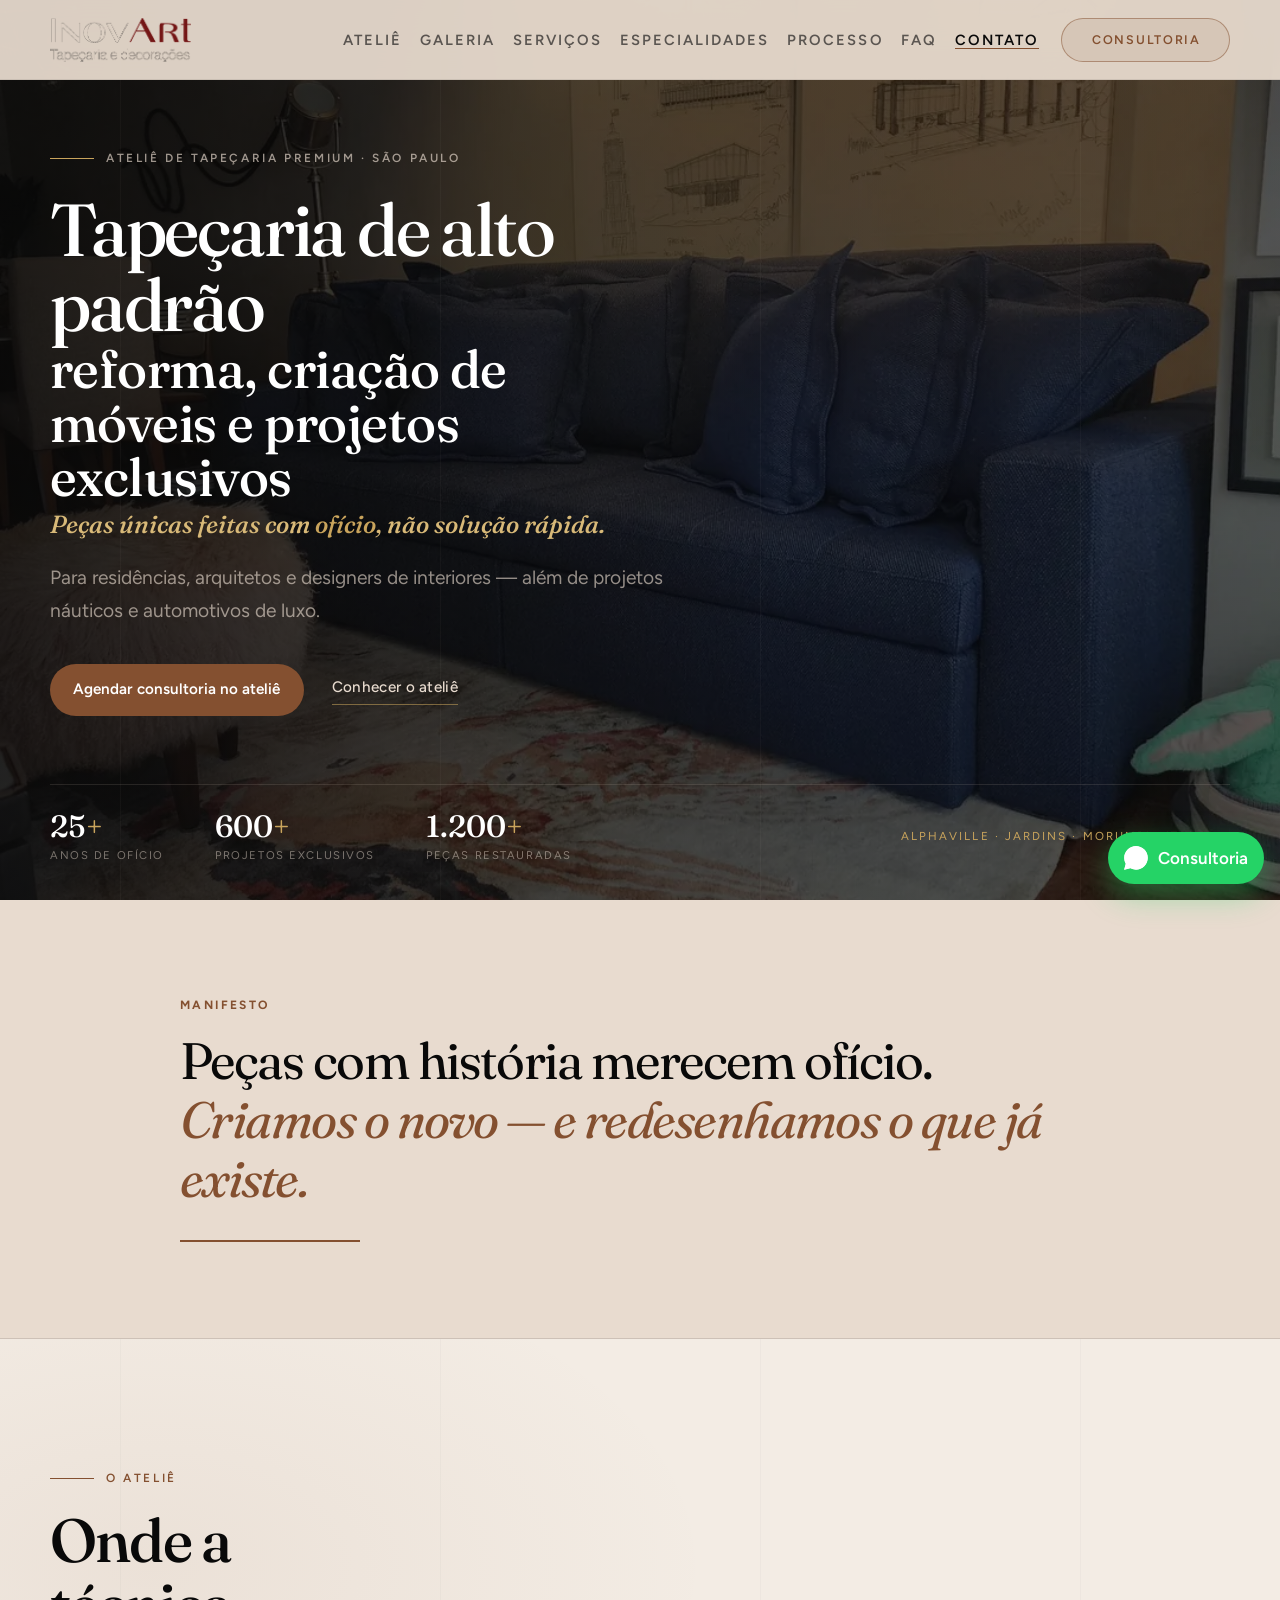
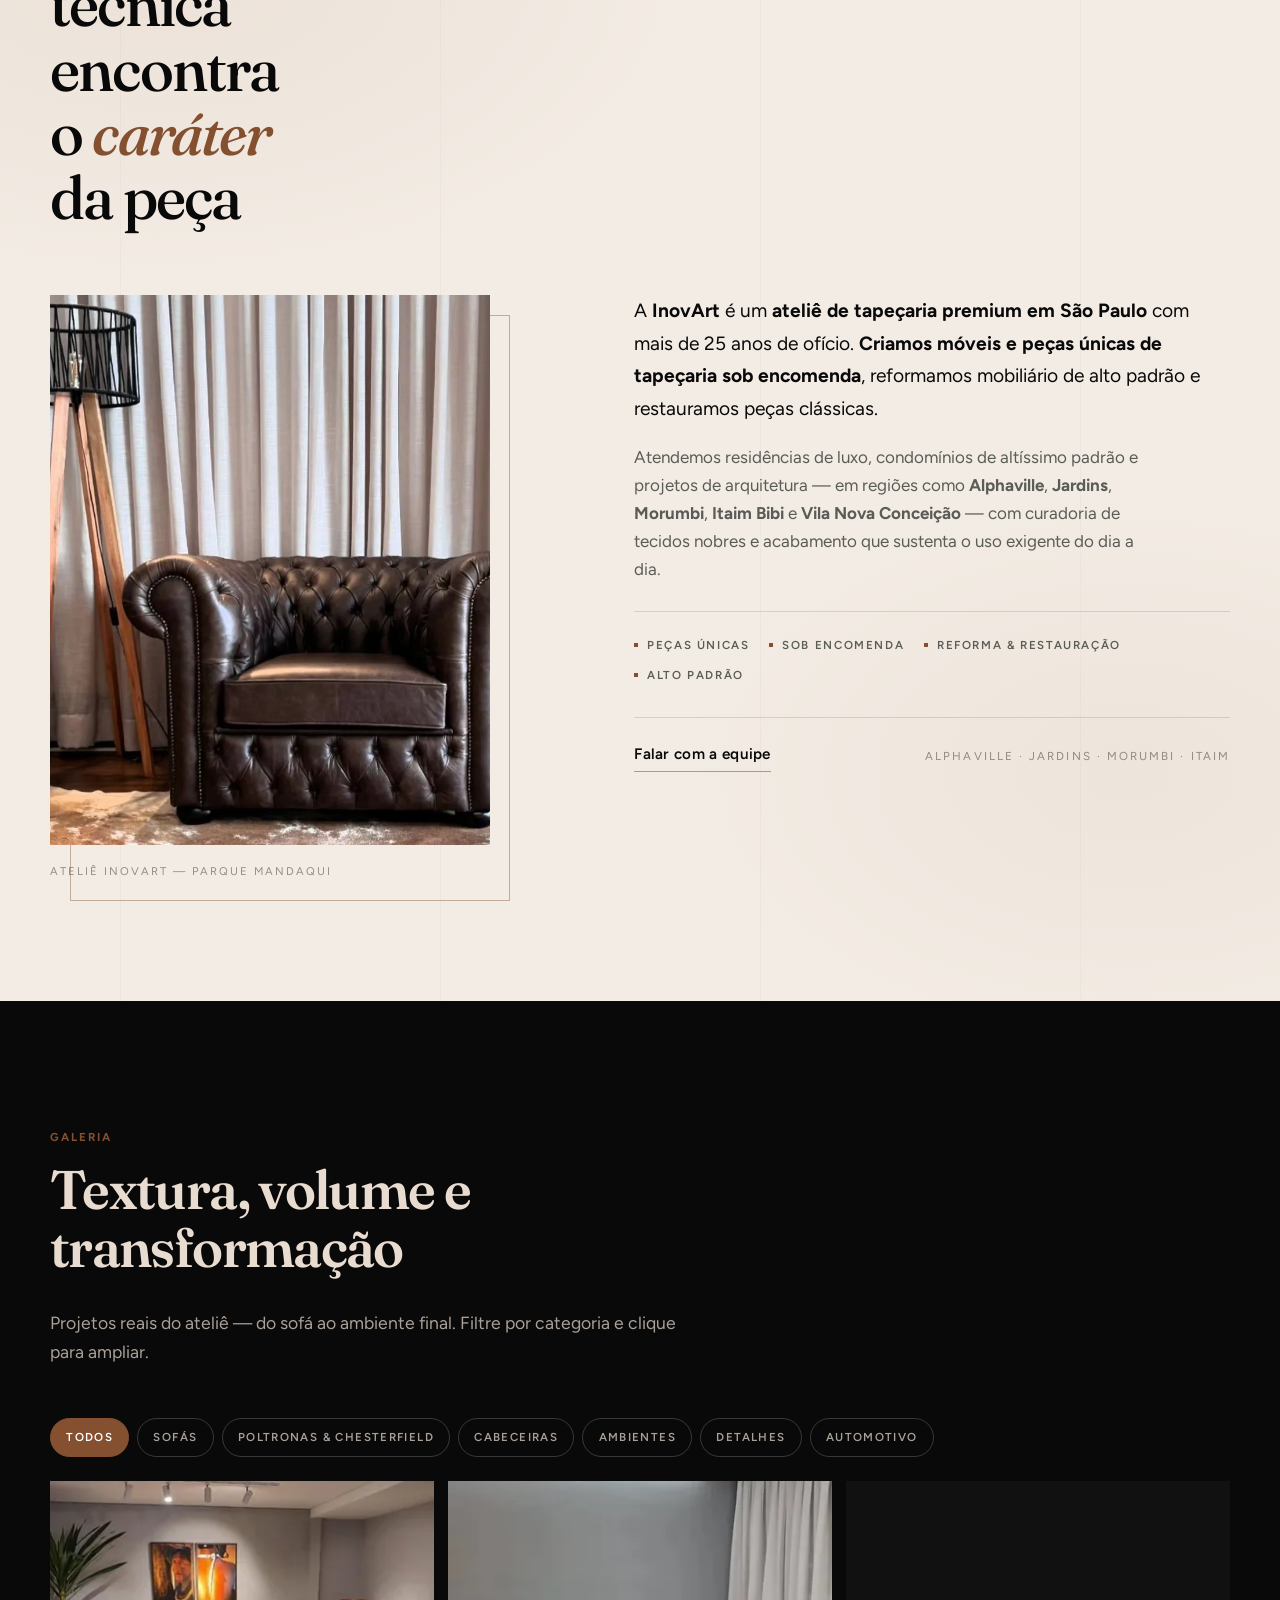
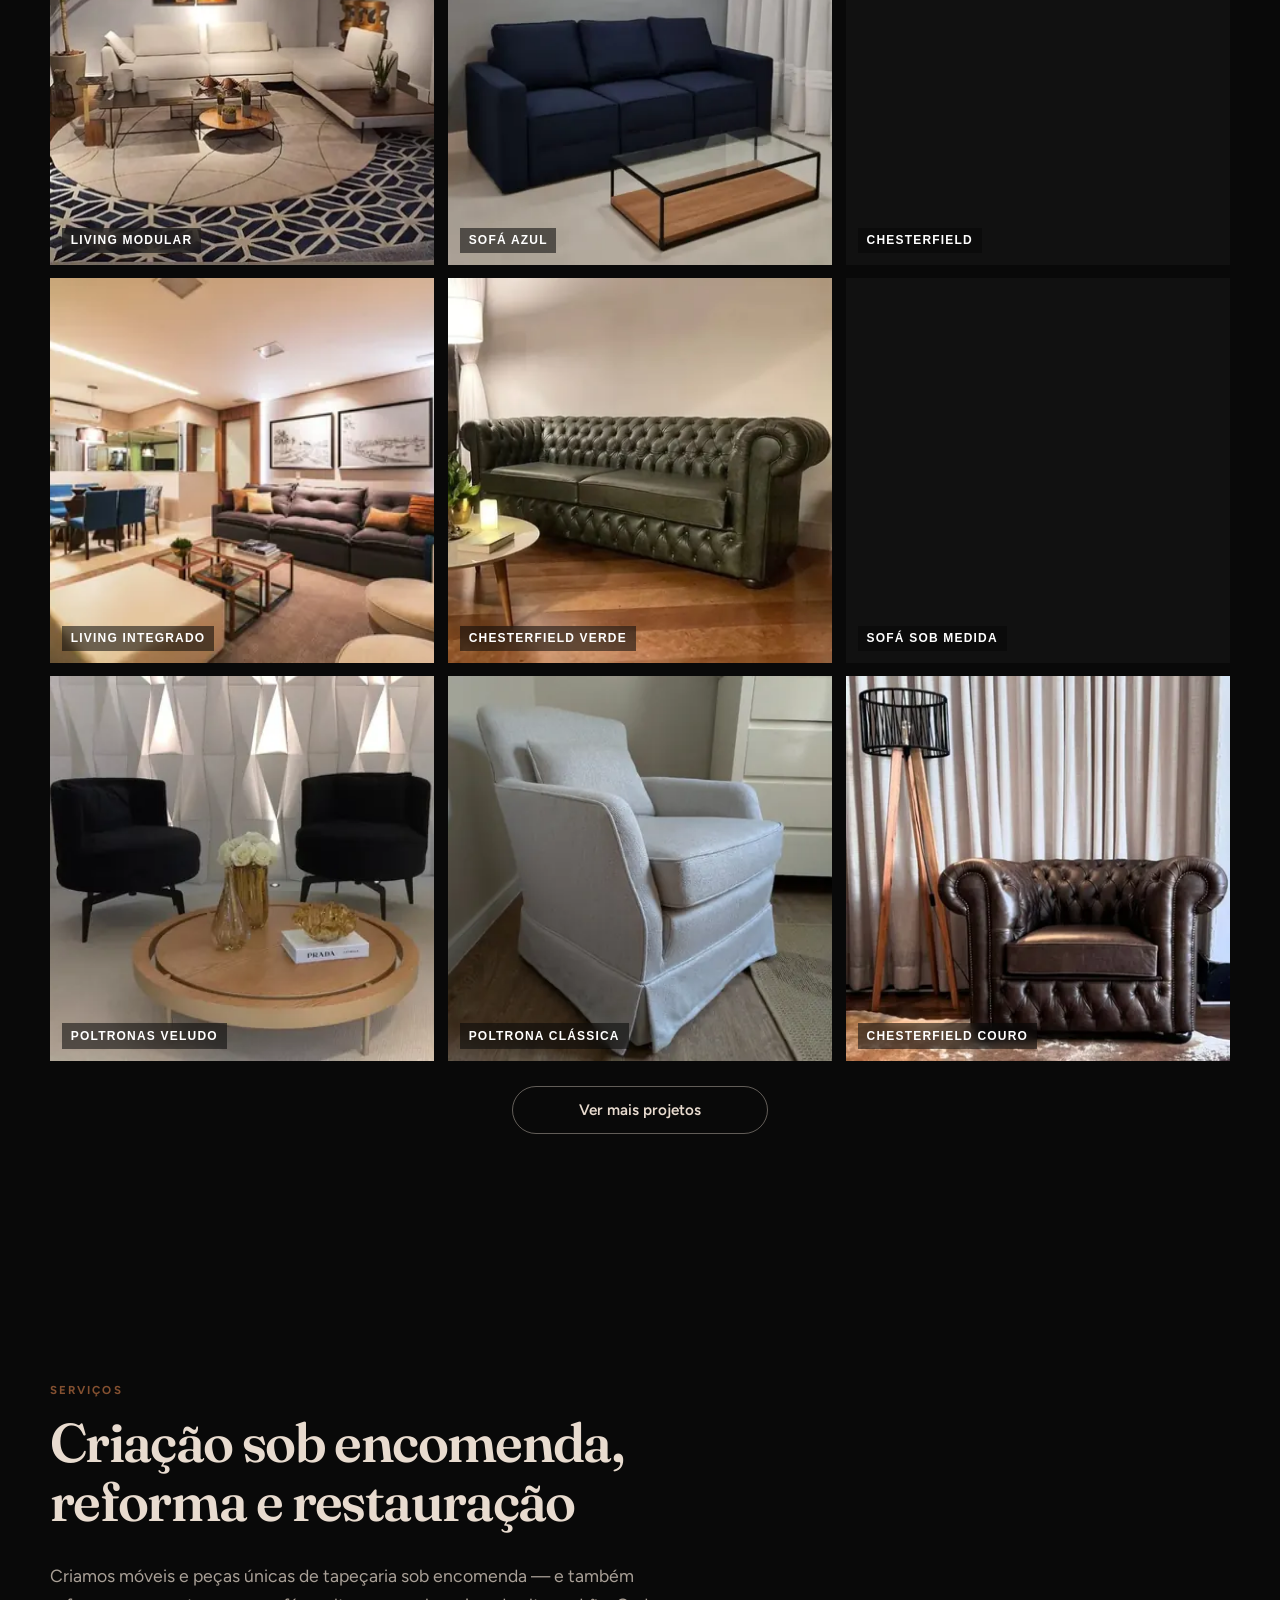
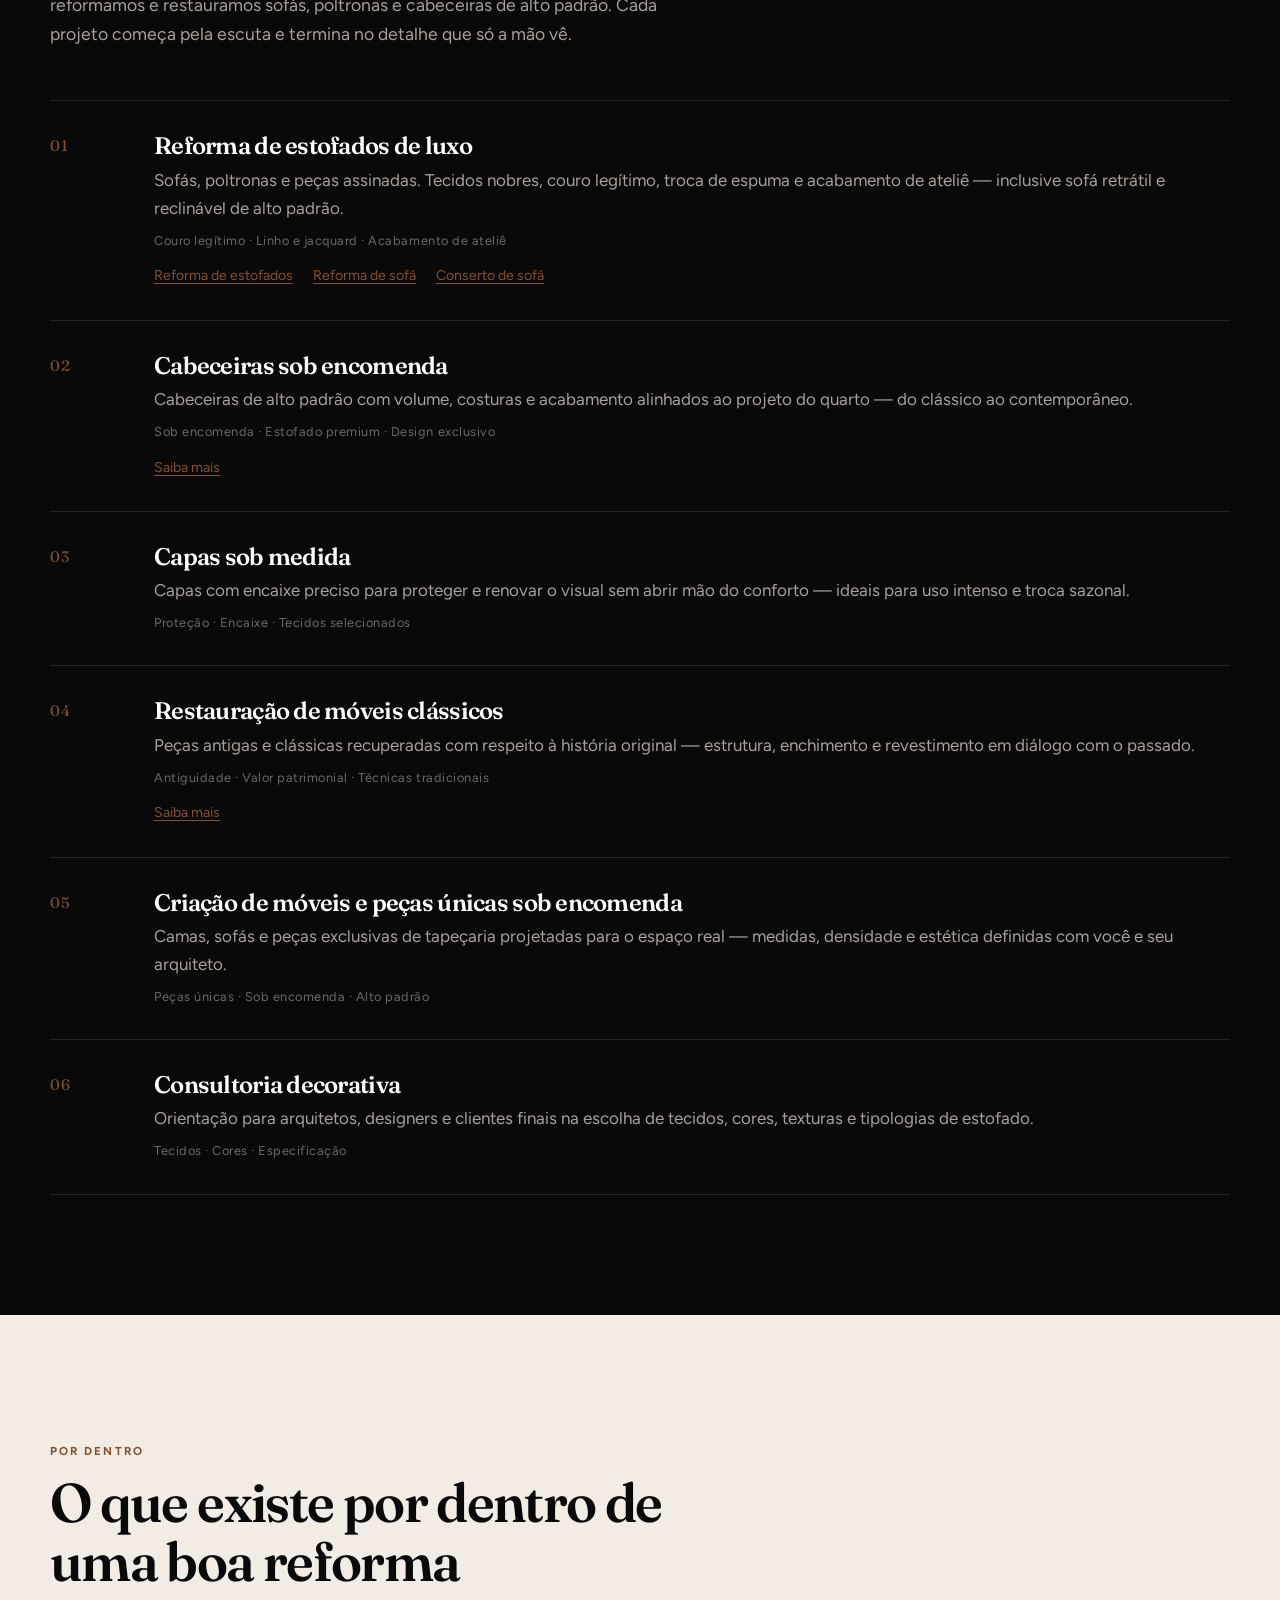
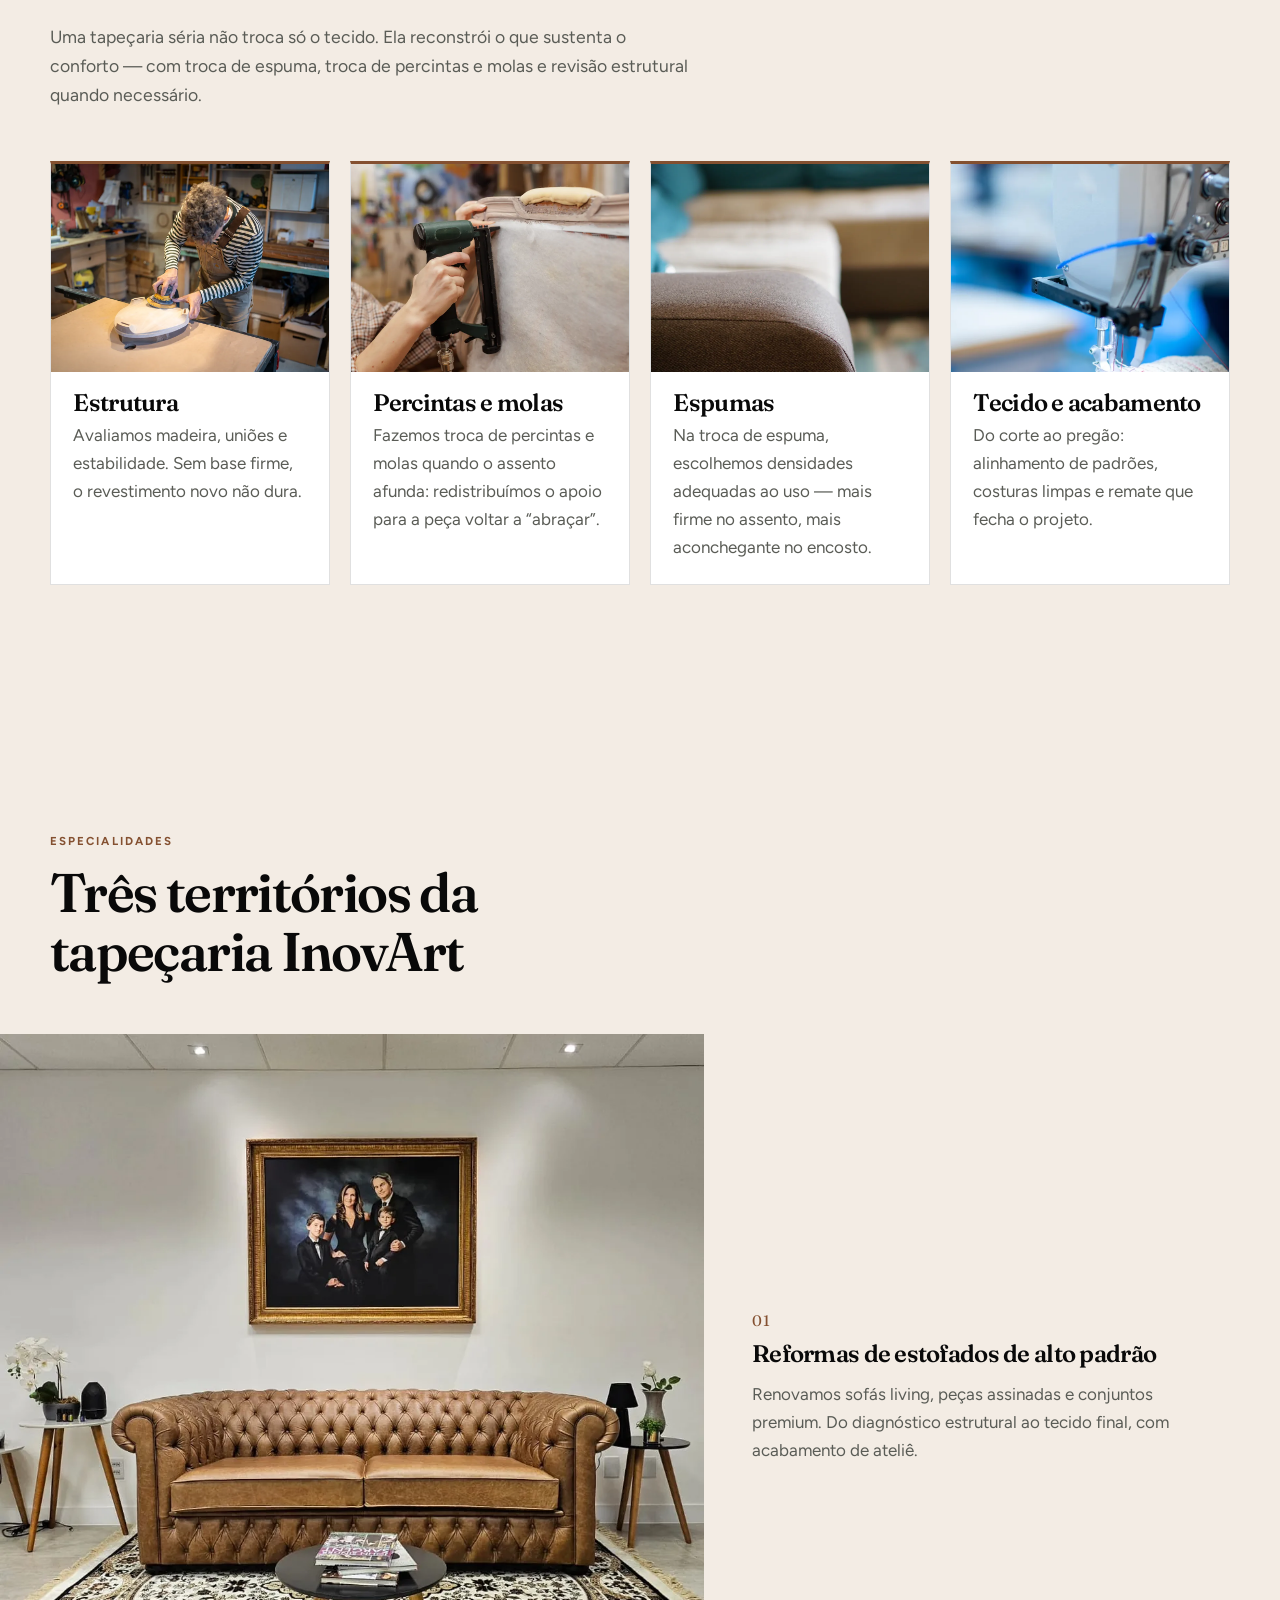
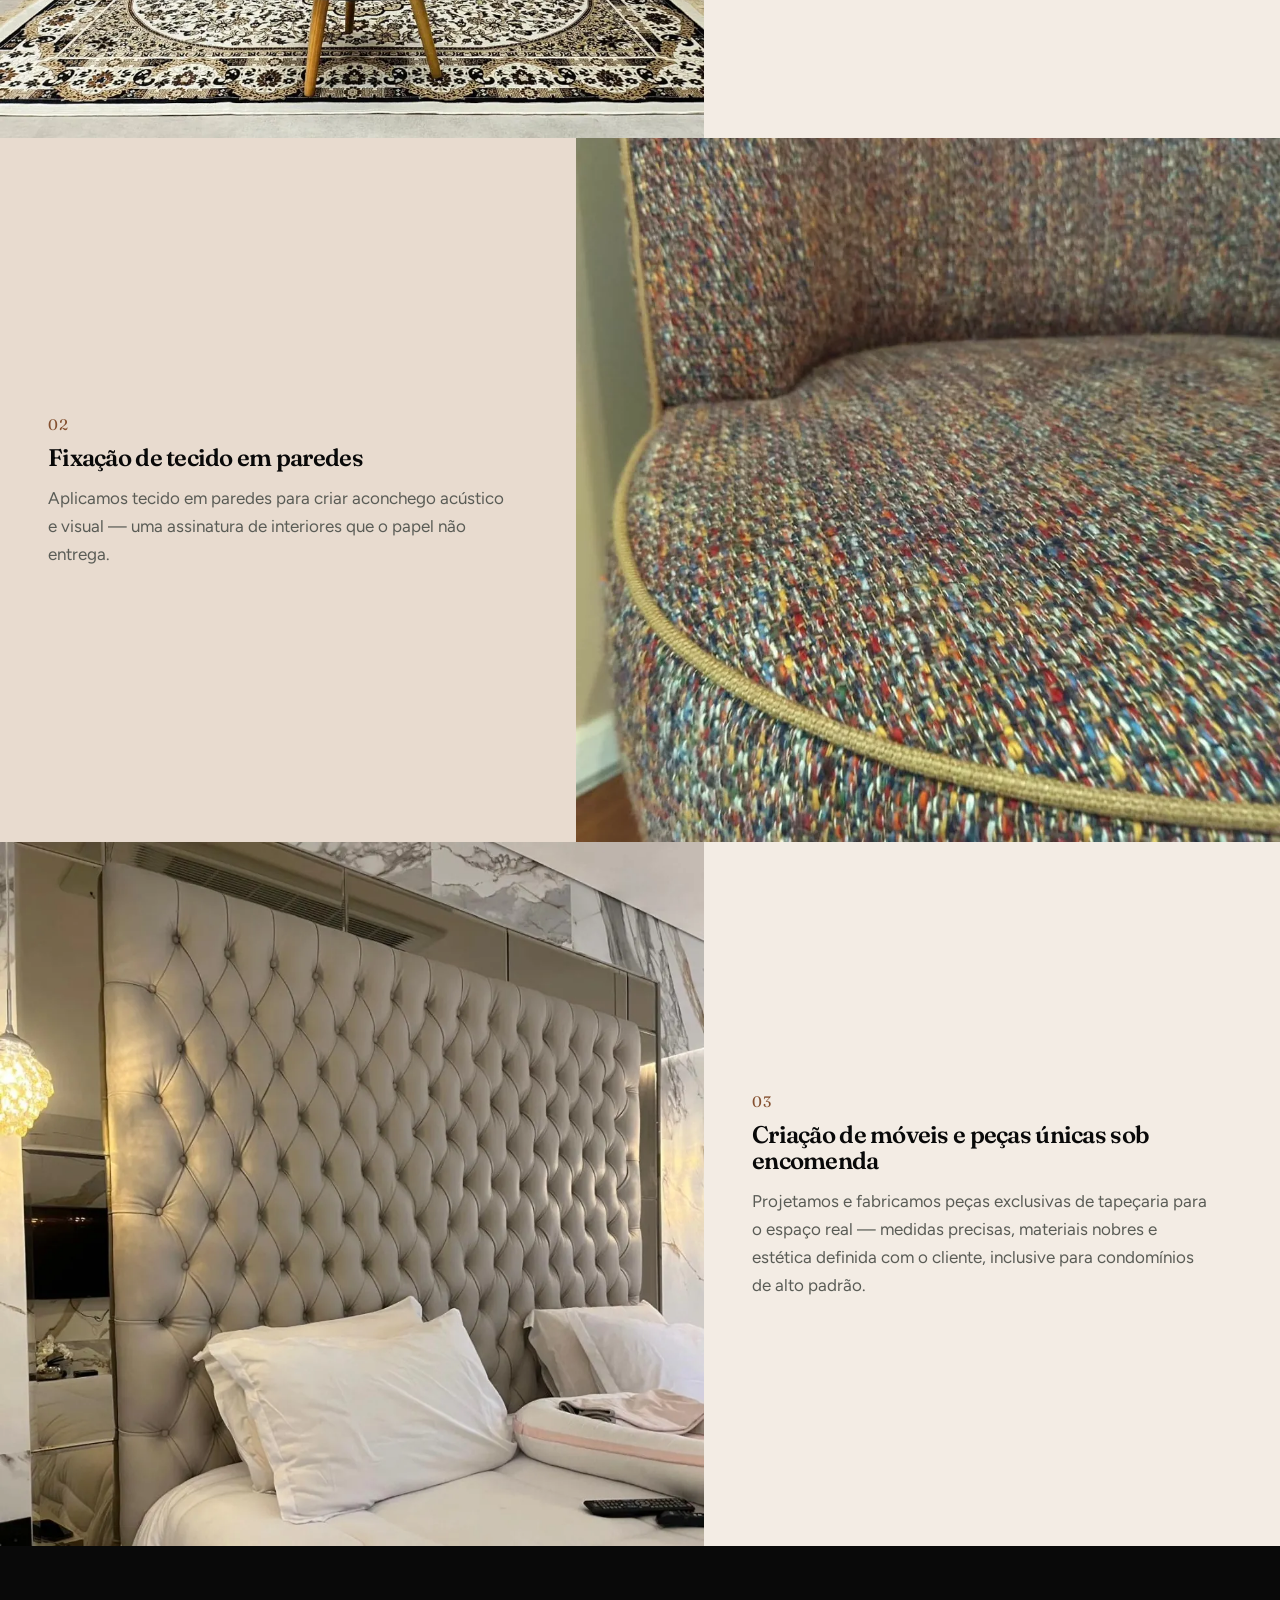
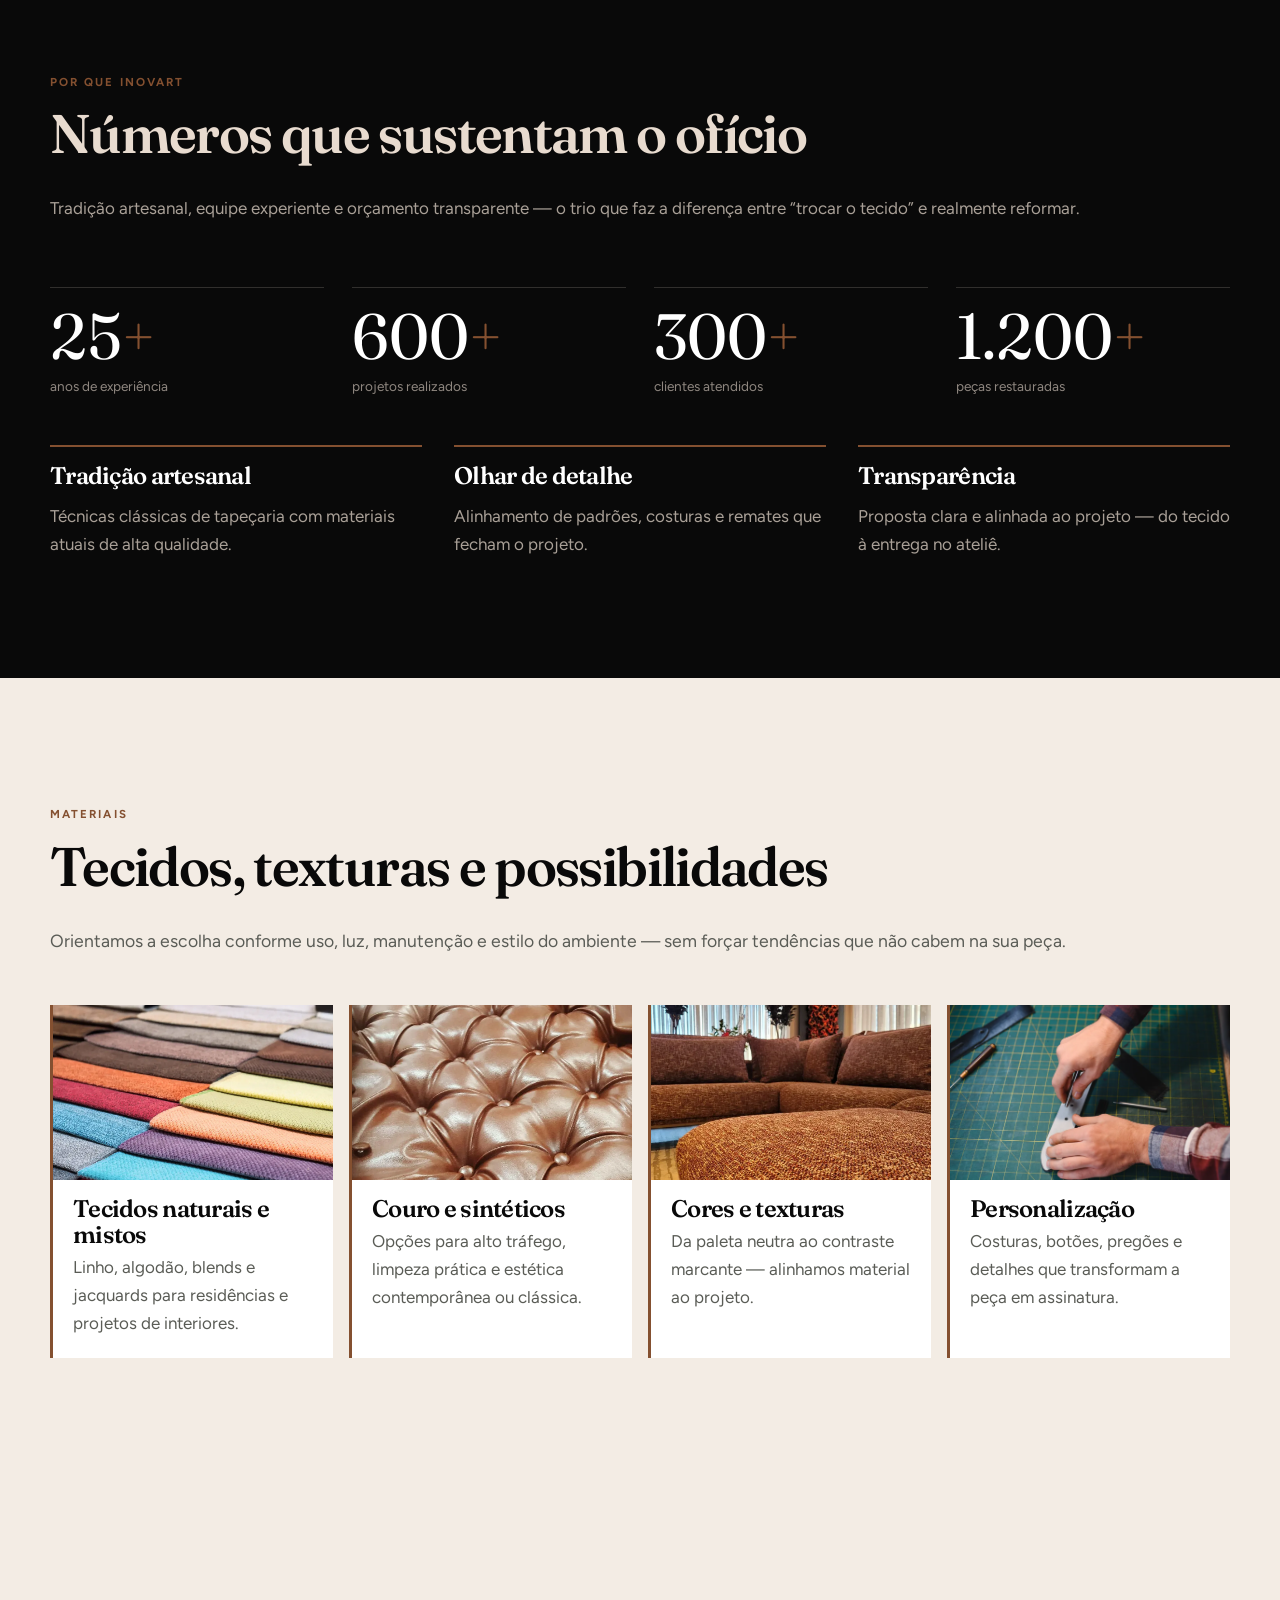
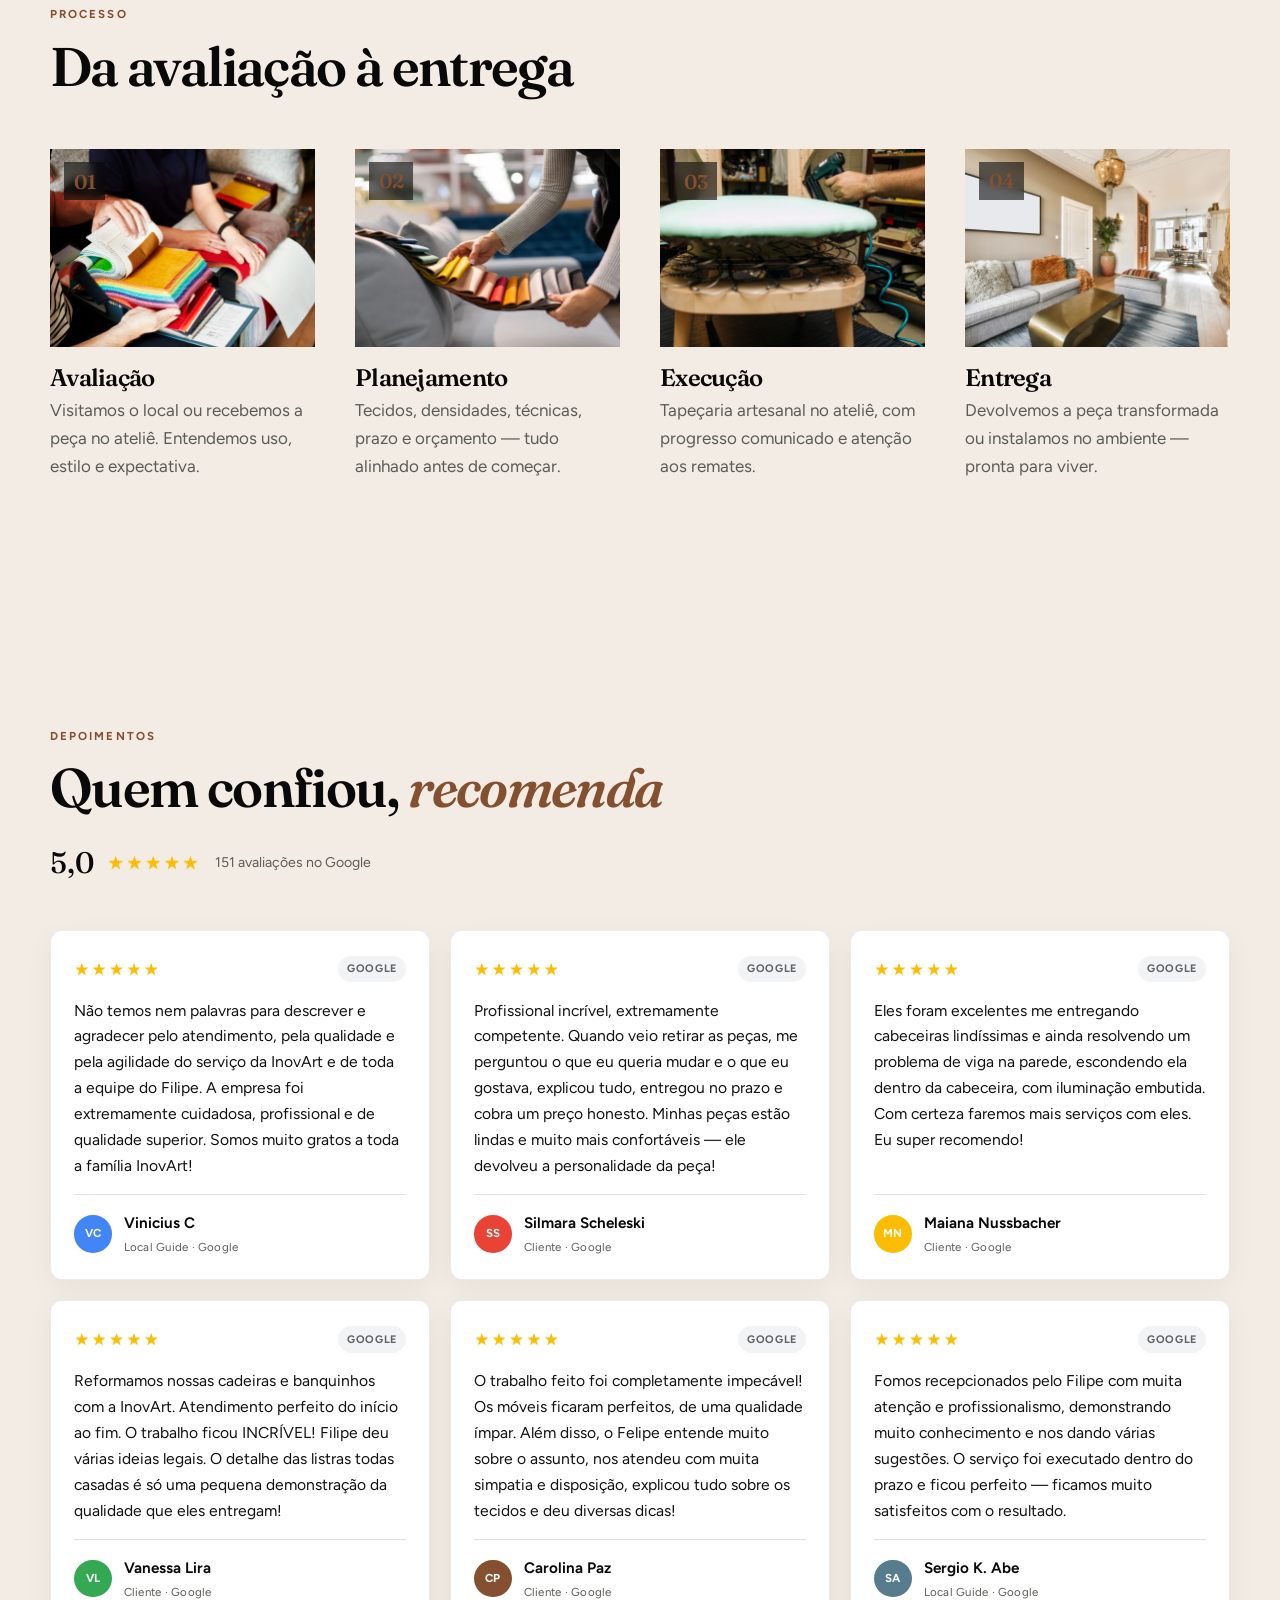
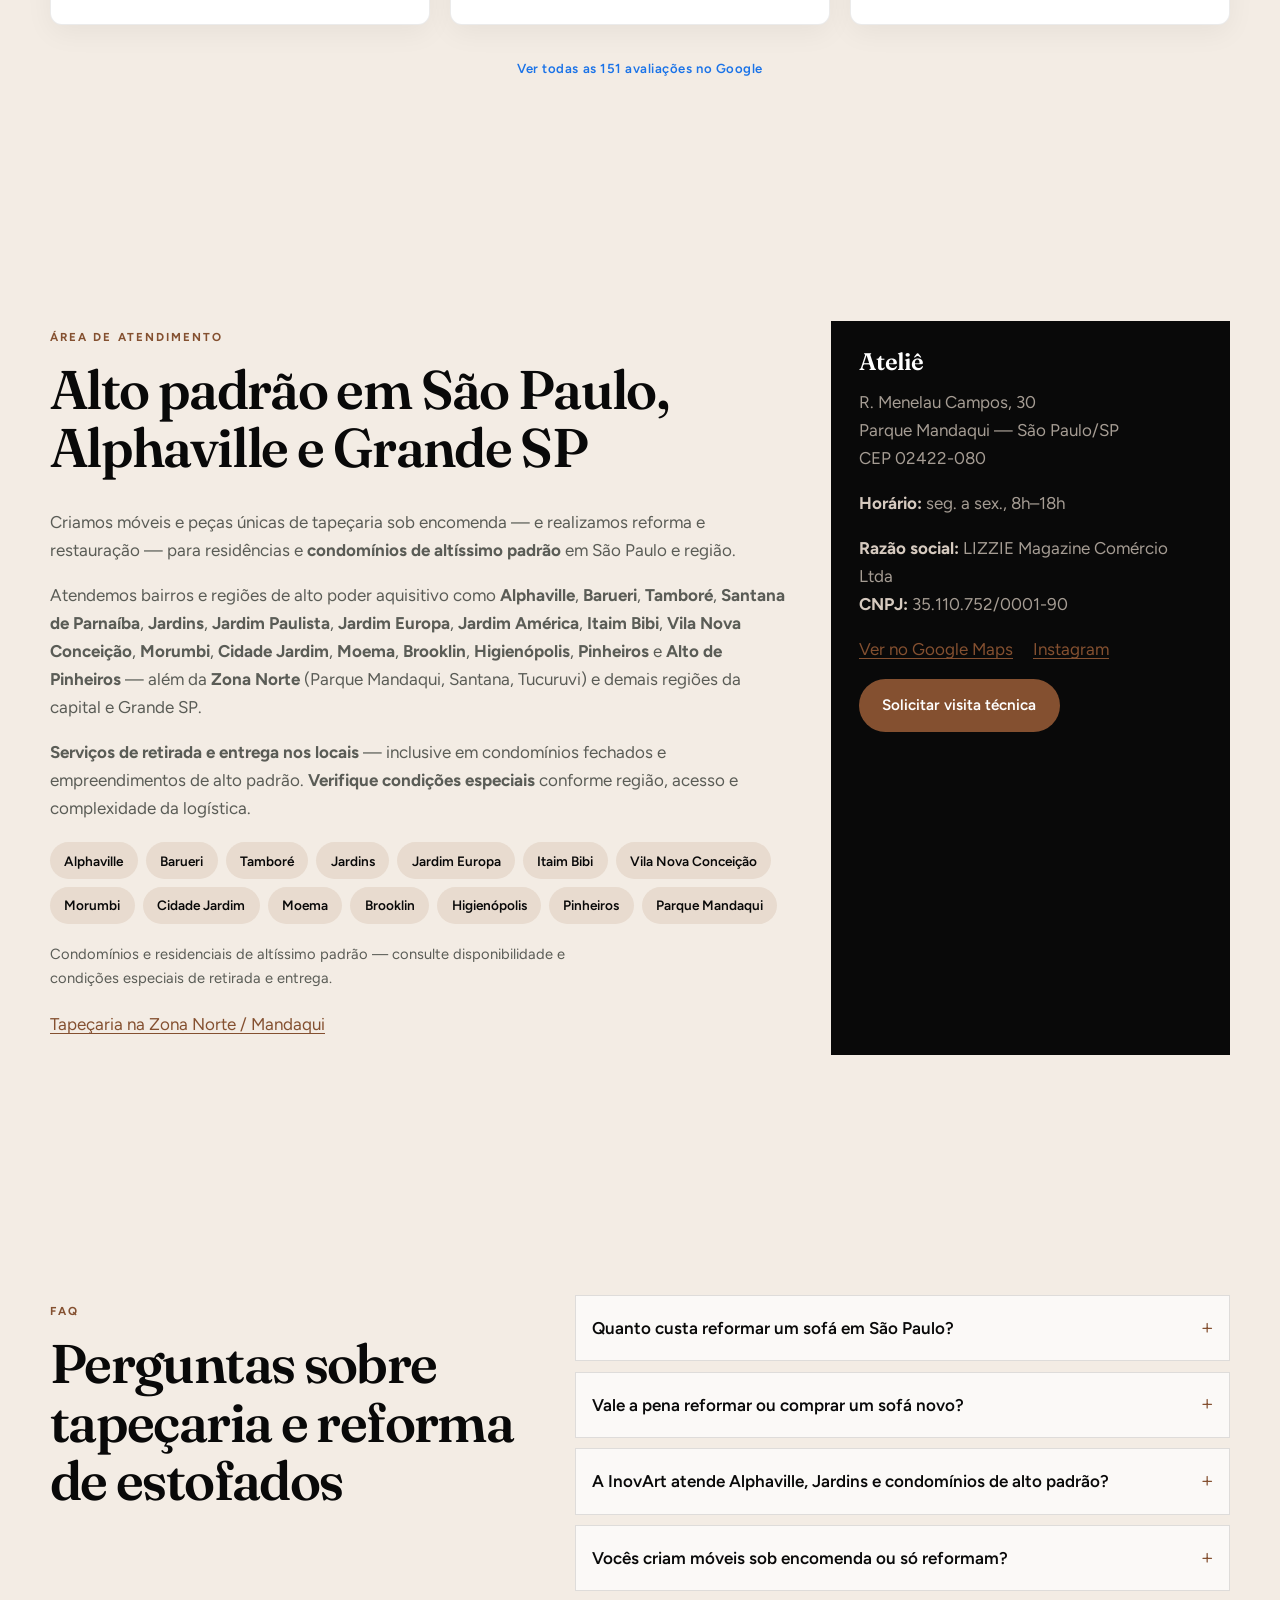
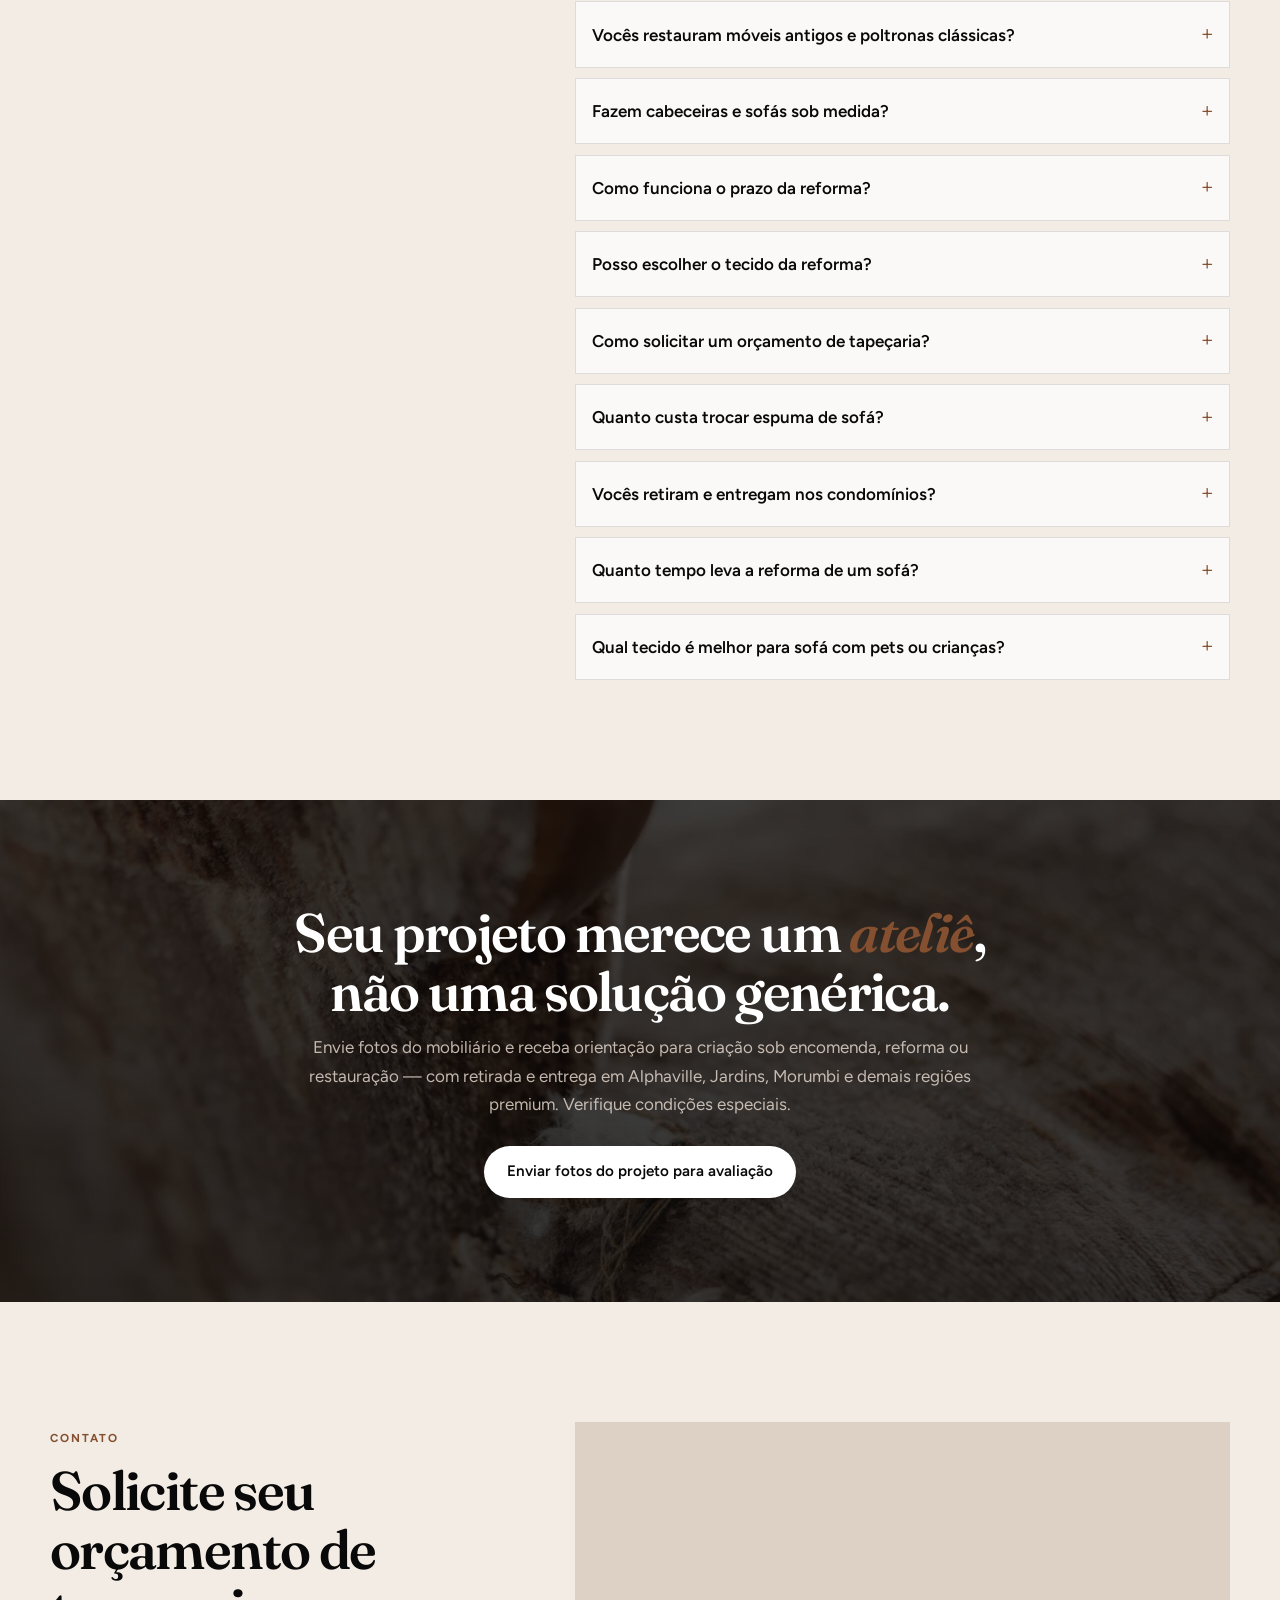
==== commit 6c9511d6: "Otimiza velocidade e SEO do site InovArt Comprime videos, carrega fontes e midia de forma lazy, aliv" ====
--- a/index.html
+++ b/index.html
@@ -11,8 +11,8 @@
   <meta name="theme-color" content="#e8dbcf">
   <meta name="geo.region" content="BR-SP">
   <meta name="geo.placename" content="São Paulo, Parque Mandaqui">
-  <meta name="geo.position" content="-23.4845;-46.6305">
-  <meta name="ICBM" content="-23.4845, -46.6305">
+  <meta name="geo.position" content="-23.4717071;-46.633297">
+  <meta name="ICBM" content="-23.4717071, -46.633297">
   <link rel="canonical" href="https://inovartdecor.com.br/">
   <link rel="alternate" hreflang="pt-BR" href="https://inovartdecor.com.br/">
   <link rel="alternate" hreflang="x-default" href="https://inovartdecor.com.br/">
@@ -37,10 +37,13 @@
   <meta name="twitter:description" content="Criação de móveis e peças únicas sob encomenda, reforma e restauração de luxo. Atendimento em Alphaville, Jardins, Morumbi e condomínios de alto padrão.">
   <meta name="twitter:image" content="https://inovartdecor.com.br/assets/og.jpg">
 
-  <link rel="preload" as="image" href="assets/galeria/sofa-06.webp" type="image/webp">
+  <link rel="preload" as="image" href="assets/galeria/sofa-06.webp" type="image/webp" fetchpriority="high">
   <link rel="preconnect" href="https://fonts.googleapis.com">
   <link rel="preconnect" href="https://fonts.gstatic.com" crossorigin>
-  <link href="https://fonts.googleapis.com/css2?family=Figtree:wght@400;600;700&family=Fraunces:ital,opsz,wght@0,9..144,500;0,9..144,600;0,9..144,700;1,9..144,500&display=swap" rel="stylesheet">
+  <link href="https://fonts.googleapis.com/css2?family=Figtree:wght@400;600;700&family=Fraunces:ital,opsz,wght@0,9..144,500;0,9..144,600;0,9..144,700;1,9..144,500&display=swap" rel="stylesheet" media="print" onload="this.media='all'">
+  <noscript>
+    <link href="https://fonts.googleapis.com/css2?family=Figtree:wght@400;600;700&family=Fraunces:ital,opsz,wght@0,9..144,500;0,9..144,600;0,9..144,700;1,9..144,500&display=swap" rel="stylesheet">
+  </noscript>
   <link rel="stylesheet" href="css/styles.css">
 
   <script type="application/ld+json">
@@ -154,15 +157,13 @@
           "@type": "OfferCatalog",
           "name": "Serviços de tapeçaria em São Paulo",
           "itemListElement": [
-            { "@type": "Offer", "itemOffered": { "@type": "Service", "name": "Reforma de estofados em São Paulo", "description": "Reforma de sofás, poltronas, cadeiras e puffs com tapeçaria artesanal." } },
-            { "@type": "Offer", "itemOffered": { "@type": "Service", "name": "Reforma de sofá SP", "description": "Reforma e conserto de sofá em São Paulo com troca de tecido, espuma e estrutura." } },
-            { "@type": "Offer", "itemOffered": { "@type": "Service", "name": "Cabeceiras personalizadas sob medida" } },
-            { "@type": "Offer", "itemOffered": { "@type": "Service", "name": "Capas sob medida" } },
-            { "@type": "Offer", "itemOffered": { "@type": "Service", "name": "Restauração artesanal de estofados" } },
-            { "@type": "Offer", "itemOffered": { "@type": "Service", "name": "Criação de móveis e peças únicas de tapeçaria sob encomenda" } },
-            { "@type": "Offer", "itemOffered": { "@type": "Service", "name": "Móveis estofados sob medida" } },
-            { "@type": "Offer", "itemOffered": { "@type": "Service", "name": "Fixação de tecido em paredes" } },
-            { "@type": "Offer", "itemOffered": { "@type": "Service", "name": "Reforma de estofados náuticos" } }
+            { "@type": "Offer", "itemOffered": { "@type": "Service", "name": "Reforma de estofados em São Paulo", "url": "https://inovartdecor.com.br/servicos/reforma-de-estofados-sao-paulo.html", "description": "Reforma de sofás, poltronas, cadeiras e puffs com tapeçaria artesanal." } },
+            { "@type": "Offer", "itemOffered": { "@type": "Service", "name": "Reforma de sofá SP", "url": "https://inovartdecor.com.br/servicos/reforma-de-sofa-sao-paulo.html", "description": "Reforma e conserto de sofá em São Paulo com troca de tecido, espuma e estrutura." } },
+            { "@type": "Offer", "itemOffered": { "@type": "Service", "name": "Conserto de sofá em São Paulo", "url": "https://inovartdecor.com.br/servicos/conserto-de-sofa-sao-paulo.html" } },
+            { "@type": "Offer", "itemOffered": { "@type": "Service", "name": "Cabeceiras personalizadas sob medida", "url": "https://inovartdecor.com.br/servicos/cabeceiras-sob-medida.html" } },
+            { "@type": "Offer", "itemOffered": { "@type": "Service", "name": "Restauração artesanal de poltrona antiga", "url": "https://inovartdecor.com.br/servicos/restauracao-de-poltrona-antiga.html" } },
+            { "@type": "Offer", "itemOffered": { "@type": "Service", "name": "Tapeçaria Zona Norte / Mandaqui", "url": "https://inovartdecor.com.br/servicos/tapecaria-zona-norte-mandaqui.html" } },
+            { "@type": "Offer", "itemOffered": { "@type": "Service", "name": "Criação de móveis e peças únicas de tapeçaria sob encomenda" } }
           ]
         }
       },
@@ -183,7 +184,7 @@
         "about": { "@id": "https://inovartdecor.com.br/#business" },
         "primaryImageOfPage": { "@type": "ImageObject", "url": "https://inovartdecor.com.br/assets/galeria/sofa-06.jpg" },
         "datePublished": "2026-07-23",
-        "dateModified": "2026-07-24",
+        "dateModified": "2026-07-26",
         "description": "Criação de móveis e peças únicas de tapeçaria sob encomenda, reforma e restauração de luxo em São Paulo — incluindo Alphaville, Jardins, Morumbi e condomínios de altíssimo padrão.",
         "inLanguage": "pt-BR",
         "speakable": {
@@ -194,10 +195,7 @@
       {
         "@type": "BreadcrumbList",
         "itemListElement": [
-          { "@type": "ListItem", "position": 1, "name": "Home", "item": "https://inovartdecor.com.br/" },
-          { "@type": "ListItem", "position": 2, "name": "Serviços", "item": "https://inovartdecor.com.br/#servicos" },
-          { "@type": "ListItem", "position": 3, "name": "Galeria", "item": "https://inovartdecor.com.br/#galeria" },
-          { "@type": "ListItem", "position": 4, "name": "Contato", "item": "https://inovartdecor.com.br/#contato" }
+          { "@type": "ListItem", "position": 1, "name": "Home", "item": "https://inovartdecor.com.br/" }
         ]
       },
       {
@@ -219,7 +217,7 @@
             "name": "Quanto custa reformar um sofá em São Paulo?",
             "acceptedAnswer": {
               "@type": "Answer",
-              "text": "O valor depende do modelo, estado da estrutura, tecido e acabamento. Após avaliar a peça, a InovArt envia orçamento transparente pelo WhatsApp (11) 94312-5880."
+              "text": "O valor depende do modelo, estado da estrutura, tecido e acabamento. Após avaliar a peça, enviamos orçamento transparente. Fale no WhatsApp (11) 94312-5880."
             }
           },
           {
@@ -227,15 +225,23 @@
             "name": "Vale a pena reformar ou comprar um sofá novo?",
             "acceptedAnswer": {
               "@type": "Answer",
-              "text": "Quando a estrutura está boa e a peça tem valor sentimental, de design ou de medida especial, a reforma costuma ser mais inteligente: você preserva o que importa e renova conforto e aparência."
+              "text": "Quando a estrutura está boa e a peça tem valor sentimental, de design ou de medida especial — inclusive sofás antigos —, a reforma costuma ser mais inteligente: você preserva a história do móvel e renova conforto e aparência."
             }
           },
           {
             "@type": "Question",
-            "name": "A InovArt atende toda São Paulo?",
+            "name": "A InovArt atende Alphaville, Jardins e condomínios de alto padrão?",
             "acceptedAnswer": {
               "@type": "Answer",
-              "text": "Sim. Atendemos bairros e condomínios de alto poder aquisitivo como Alphaville, Barueri, Tamboré, Jardins, Jardim Europa, Itaim Bibi, Vila Nova Conceição, Morumbi, Cidade Jardim, Moema, Brooklin, Higienópolis e Pinheiros — além da Zona Norte, Grande SP e ABCD. Verifique condições especiais para retirada e entrega."
+              "text": "Sim. Atendemos regiões de alto poder aquisitivo como Alphaville, Barueri, Tamboré, Jardins, Jardim Europa, Itaim Bibi, Vila Nova Conceição, Morumbi, Cidade Jardim, Moema, Brooklin, Higienópolis e Pinheiros — além da Zona Norte, Grande SP e ABCD. Nosso ateliê fica no Parque Mandaqui. Verifique condições especiais para retirada e entrega."
+            }
+          },
+          {
+            "@type": "Question",
+            "name": "Vocês criam móveis sob encomenda ou só reformam?",
+            "acceptedAnswer": {
+              "@type": "Answer",
+              "text": "Fazemos os dois. Criamos móveis e peças únicas de tapeçaria sob encomenda — sofás, poltronas, cabeceiras e camas — e também realizamos reforma e restauração artesanal de mobiliário de alto padrão."
             }
           },
           {
@@ -243,7 +249,7 @@
             "name": "Vocês restauram móveis antigos e poltronas clássicas?",
             "acceptedAnswer": {
               "@type": "Answer",
-              "text": "Sim. Realizamos restauração artesanal preservando a história e as características originais da peça — e também criamos móveis e peças únicas de tapeçaria sob encomenda."
+              "text": "Sim. A restauração artesanal preserva a história da peça, recuperando beleza e funcionalidade com técnicas tradicionais."
             }
           },
           {
@@ -251,7 +257,7 @@
             "name": "Fazem cabeceiras e sofás sob medida?",
             "acceptedAnswer": {
               "@type": "Answer",
-              "text": "Sim. Criamos móveis e peças únicas de tapeçaria sob encomenda — cabeceiras, sofás, poltronas e camas — para residências, condomínios de alto padrão e projetos de arquitetura."
+              "text": "Sim. Criamos cabeceiras, sofás, poltronas e camas sob encomenda para residências, condomínios de alto padrão e projetos de arquitetura."
             }
           },
           {
@@ -259,7 +265,7 @@
             "name": "Como funciona o prazo da reforma?",
             "acceptedAnswer": {
               "@type": "Answer",
-              "text": "O prazo varia conforme a complexidade do projeto. Após a avaliação, informamos a estimativa junto com o orçamento."
+              "text": "O prazo varia conforme a complexidade. Informamos a estimativa junto com o orçamento, após a avaliação."
             }
           },
           {
@@ -275,7 +281,7 @@
             "name": "Como solicitar um orçamento de tapeçaria?",
             "acceptedAnswer": {
               "@type": "Answer",
-              "text": "Envie fotos e detalhes pelo WhatsApp (11) 94312-5880. Avaliamos no local ou no ateliê e retornamos com proposta clara."
+              "text": "Chame no WhatsApp, descreva o móvel ou envie fotos. Avaliamos no local ou no ateliê e retornamos com proposta clara."
             }
           },
           {
@@ -283,23 +289,15 @@
             "name": "Quanto custa trocar espuma de sofá?",
             "acceptedAnswer": {
               "@type": "Answer",
-              "text": "O valor da troca de espuma depende do modelo do sofá, da densidade escolhida e se há necessidade de revisar percintas ou molas. Após avaliar a peça, enviamos orçamento transparente pelo WhatsApp."
+              "text": "O valor da troca de espuma depende do modelo, da densidade escolhida e se há necessidade de revisar percintas ou molas. Após avaliar a peça, enviamos orçamento transparente pelo WhatsApp."
             }
           },
           {
             "@type": "Question",
-            "name": "Vale a pena reformar sofá antigo?",
+            "name": "Vocês retiram e entregam nos condomínios?",
             "acceptedAnswer": {
               "@type": "Answer",
-              "text": "Sim, quando a estrutura está boa ou a peça tem valor sentimental, de design ou medida especial. A reforma devolve conforto e aparência sem descartar a história do móvel."
-            }
-          },
-          {
-            "@type": "Question",
-            "name": "Vocês retiram e entregam o sofá?",
-            "acceptedAnswer": {
-              "@type": "Answer",
-              "text": "Sim. Oferecemos serviços de retirada e entrega nos locais — inclusive em Alphaville, Barueri, Jardins, Morumbi, Itaim Bibi, Vila Nova Conceição e condomínios de altíssimo padrão. Verifique condições especiais conforme região e acesso."
+              "text": "Sim. Oferecemos serviços de retirada e entrega nos locais — inclusive em Alphaville, Barueri, Jardins, Morumbi, Itaim Bibi, Vila Nova Conceição e condomínios de altíssimo padrão. Também recebemos peças no ateliê (Parque Mandaqui). Verifique condições especiais conforme região, acesso e complexidade da logística."
             }
           },
           {
@@ -338,9 +336,9 @@
       <nav class="nav" id="menu-principal" aria-label="Principal">
         <ul>
           <li><a href="#sobre">Ateliê</a></li>
+          <li><a href="#galeria">Galeria</a></li>
           <li><a href="#servicos">Serviços</a></li>
           <li><a href="#especialidades">Especialidades</a></li>
-          <li><a href="#galeria">Galeria</a></li>
           <li><a href="#processo">Processo</a></li>
           <li><a href="#faq">FAQ</a></li>
           <li><a href="#contato">Contato</a></li>
@@ -354,9 +352,9 @@
     <!-- HERO -->
     <section class="hero" aria-labelledby="hero-title">
       <div class="hero-media-bg" aria-hidden="true">
-        <video class="hero-video" autoplay muted loop playsinline
-          poster="assets/galeria/sofa-06.jpg"
-          preload="metadata">
+        <video class="hero-video" muted loop playsinline
+          poster="assets/galeria/sofa-06.webp"
+          preload="none">
           <source src="video/video.mp4" type="video/mp4">
         </video>
       </div>
@@ -434,6 +432,569 @@
       </div>
     </section>
 
+    <!-- GALERIA -->
+    <section class="section gallery" id="galeria" aria-labelledby="galeria-title" data-theme="dark">
+      <div class="container">
+        <div class="section-head reveal">
+          <p class="eyebrow">Galeria</p>
+          <h2 id="galeria-title">Textura, volume e transformação</h2>
+          <p class="section-lead">Projetos reais do ateliê — do sofá ao ambiente final. Filtre por categoria e clique para ampliar.</p>
+        </div>
+        <div class="gallery-filters reveal" role="tablist" aria-label="Filtrar galeria">
+          <button type="button" class="gallery-filter is-active" role="tab" aria-selected="true" data-filter="todos">Todos</button>
+          <button type="button" class="gallery-filter" role="tab" aria-selected="false" data-filter="sofas">Sofás</button>
+          <button type="button" class="gallery-filter" role="tab" aria-selected="false" data-filter="poltronas">Poltronas &amp; Chesterfield</button>
+          <button type="button" class="gallery-filter" role="tab" aria-selected="false" data-filter="cabeceiras">Cabeceiras</button>
+          <button type="button" class="gallery-filter" role="tab" aria-selected="false" data-filter="ambientes">Ambientes</button>
+          <button type="button" class="gallery-filter" role="tab" aria-selected="false" data-filter="detalhes">Detalhes</button>
+          <button type="button" class="gallery-filter" role="tab" aria-selected="false" data-filter="automotivo">Automotivo</button>
+        </div>
+        <div class="gallery-grid">
+          <button type="button" class="bento-item reveal" data-category="sofas" data-lightbox="assets/galeria/sofa-01.webp" data-alt="Sofá modular branco em living amplo" style="--d:0">
+            <picture>
+              <source
+                type="image/webp"
+                srcset="assets/galeria/sofa-01-400.webp 400w, assets/galeria/sofa-01.webp 1080w"
+                sizes="(max-width: 767px) 50vw, (max-width: 1023px) 33vw, 280px">
+              <img
+                src="assets/galeria/sofa-01-400.jpg"
+                srcset="assets/galeria/sofa-01-400.jpg 400w, assets/galeria/sofa-01.jpg 1080w"
+                sizes="(max-width: 767px) 50vw, (max-width: 1023px) 33vw, 280px"
+                alt="Sofá modular branco em living amplo"
+                width="720"
+                height="746"
+                loading="lazy"
+                decoding="async">
+            </picture>
+            <span>Living modular</span>
+          </button>
+          <button type="button" class="bento-item reveal" data-category="sofas" data-lightbox="assets/galeria/sofa-02.webp" data-alt="Sofá azul-marinho em sala contemporânea" style="--d:1">
+            <picture>
+              <source
+                type="image/webp"
+                srcset="assets/galeria/sofa-02-400.webp 400w, assets/galeria/sofa-02.webp 1080w"
+                sizes="(max-width: 767px) 50vw, (max-width: 1023px) 33vw, 280px">
+              <img
+                src="assets/galeria/sofa-02-400.jpg"
+                srcset="assets/galeria/sofa-02-400.jpg 400w, assets/galeria/sofa-02.jpg 1080w"
+                sizes="(max-width: 767px) 50vw, (max-width: 1023px) 33vw, 280px"
+                alt="Sofá azul-marinho em sala contemporânea"
+                width="900"
+                height="899"
+                loading="lazy"
+                decoding="async">
+            </picture>
+            <span>Sofá azul</span>
+          </button>
+          <button type="button" class="bento-item reveal" data-category="sofas" data-lightbox="assets/galeria/sofa-03.webp" data-alt="Sofá Chesterfield de couro marrom clássico" style="--d:2">
+            <picture>
+              <source
+                type="image/webp"
+                srcset="assets/galeria/sofa-03-400.webp 400w, assets/galeria/sofa-03.webp 1080w"
+                sizes="(max-width: 767px) 50vw, (max-width: 1023px) 33vw, 280px">
+              <img
+                src="assets/galeria/sofa-03-400.jpg"
+                srcset="assets/galeria/sofa-03-400.jpg 400w, assets/galeria/sofa-03.jpg 1080w"
+                sizes="(max-width: 767px) 50vw, (max-width: 1023px) 33vw, 280px"
+                alt="Sofá Chesterfield de couro marrom clássico"
+                width="1080"
+                height="1080"
+                loading="lazy"
+                decoding="async">
+            </picture>
+            <span>Chesterfield</span>
+          </button>
+          <button type="button" class="bento-item reveal" data-category="sofas" data-lightbox="assets/galeria/sofa-04.webp" data-alt="Living integrado com sofá cinza e sala de jantar" style="--d:3">
+            <picture>
+              <source
+                type="image/webp"
+                srcset="assets/galeria/sofa-04-400.webp 400w, assets/galeria/sofa-04.webp 1080w"
+                sizes="(max-width: 767px) 50vw, (max-width: 1023px) 33vw, 280px">
+              <img
+                src="assets/galeria/sofa-04-400.jpg"
+                srcset="assets/galeria/sofa-04-400.jpg 400w, assets/galeria/sofa-04.jpg 1080w"
+                sizes="(max-width: 767px) 50vw, (max-width: 1023px) 33vw, 280px"
+                alt="Living integrado com sofá cinza e sala de jantar"
+                width="1080"
+                height="797"
+                loading="lazy"
+                decoding="async">
+            </picture>
+            <span>Living integrado</span>
+          </button>
+          <button type="button" class="bento-item reveal" data-category="sofas" data-lightbox="assets/galeria/sofa-05.webp" data-alt="Sofá Chesterfield verde em ambiente residencial" style="--d:4">
+            <picture>
+              <source
+                type="image/webp"
+                srcset="assets/galeria/sofa-05-400.webp 400w, assets/galeria/sofa-05.webp 1080w"
+                sizes="(max-width: 767px) 50vw, (max-width: 1023px) 33vw, 280px">
+              <img
+                src="assets/galeria/sofa-05-400.jpg"
+                srcset="assets/galeria/sofa-05-400.jpg 400w, assets/galeria/sofa-05.jpg 1080w"
+                sizes="(max-width: 767px) 50vw, (max-width: 1023px) 33vw, 280px"
+                alt="Sofá Chesterfield verde em ambiente residencial"
+                width="729"
+                height="729"
+                loading="lazy"
+                decoding="async">
+            </picture>
+            <span>Chesterfield verde</span>
+          </button>
+          <button type="button" class="bento-item reveal" data-category="sofas" data-lightbox="assets/galeria/sofa-06.webp" data-alt="Sofá azul-marinho com pouf e tapete em living assinada" style="--d:5">
+            <picture>
+              <source
+                type="image/webp"
+                srcset="assets/galeria/sofa-06-400.webp 400w, assets/galeria/sofa-06.webp 1080w"
+                sizes="(max-width: 767px) 50vw, (max-width: 1023px) 33vw, 280px">
+              <img
+                src="assets/galeria/sofa-06-400.jpg"
+                srcset="assets/galeria/sofa-06-400.jpg 400w, assets/galeria/sofa-06.jpg 1080w"
+                sizes="(max-width: 767px) 50vw, (max-width: 1023px) 33vw, 280px"
+                alt="Sofá azul-marinho com pouf e tapete em living assinada"
+                width="1080"
+                height="1080"
+                loading="lazy"
+                decoding="async">
+            </picture>
+            <span>Sofá sob medida</span>
+          </button>
+          <button type="button" class="bento-item reveal" data-category="poltronas" data-lightbox="assets/galeria/poltrona-01.webp" data-alt="Par de poltronas pretas em veludo com mesa redonda" style="--d:0">
+            <picture>
+              <source
+                type="image/webp"
+                srcset="assets/galeria/poltrona-01-400.webp 400w, assets/galeria/poltrona-01.webp 1080w"
+                sizes="(max-width: 767px) 50vw, (max-width: 1023px) 33vw, 280px">
+              <img
+                src="assets/galeria/poltrona-01-400.jpg"
+                srcset="assets/galeria/poltrona-01-400.jpg 400w, assets/galeria/poltrona-01.jpg 1080w"
+                sizes="(max-width: 767px) 50vw, (max-width: 1023px) 33vw, 280px"
+                alt="Par de poltronas pretas em veludo com mesa redonda"
+                width="1080"
+                height="949"
+                loading="lazy"
+                decoding="async">
+            </picture>
+            <span>Poltronas veludo</span>
+          </button>
+          <button type="button" class="bento-item reveal" data-category="poltronas" data-lightbox="assets/galeria/poltrona-02.webp" data-alt="Poltrona clássica cinza com encosto alto" style="--d:1">
+            <picture>
+              <source
+                type="image/webp"
+                srcset="assets/galeria/poltrona-02-400.webp 400w, assets/galeria/poltrona-02.webp 1080w"
+                sizes="(max-width: 767px) 50vw, (max-width: 1023px) 33vw, 280px">
+              <img
+                src="assets/galeria/poltrona-02-400.jpg"
+                srcset="assets/galeria/poltrona-02-400.jpg 400w, assets/galeria/poltrona-02.jpg 1080w"
+                sizes="(max-width: 767px) 50vw, (max-width: 1023px) 33vw, 280px"
+                alt="Poltrona clássica cinza com encosto alto"
+                width="1080"
+                height="1080"
+                loading="lazy"
+                decoding="async">
+            </picture>
+            <span>Poltrona clássica</span>
+          </button>
+          <button type="button" class="bento-item reveal" data-category="poltronas" data-lightbox="assets/galeria/poltrona-03.webp" data-alt="Poltrona Chesterfield de couro marrom com luminária" style="--d:2">
+            <picture>
+              <source
+                type="image/webp"
+                srcset="assets/galeria/poltrona-03-400.webp 400w, assets/galeria/poltrona-03.webp 1080w"
+                sizes="(max-width: 767px) 50vw, (max-width: 1023px) 33vw, 280px">
+              <img
+                src="assets/galeria/poltrona-03-400.jpg"
+                srcset="assets/galeria/poltrona-03-400.jpg 400w, assets/galeria/poltrona-03.jpg 1080w"
+                sizes="(max-width: 767px) 50vw, (max-width: 1023px) 33vw, 280px"
+                alt="Poltrona Chesterfield de couro marrom com luminária"
+                width="975"
+                height="975"
+                loading="lazy"
+                decoding="async">
+            </picture>
+            <span>Chesterfield couro</span>
+          </button>
+          <button type="button" class="bento-item reveal is-gallery-more" data-category="poltronas" data-lightbox="assets/galeria/poltrona-04.webp" data-alt="Poltrona azul-marinho com almofada geométrica" style="--d:3">
+            <picture>
+              <source
+                type="image/webp"
+                srcset="assets/galeria/poltrona-04-400.webp 400w, assets/galeria/poltrona-04.webp 1080w"
+                sizes="(max-width: 767px) 50vw, (max-width: 1023px) 33vw, 280px">
+              <img
+                src="assets/galeria/poltrona-04-400.jpg"
+                srcset="assets/galeria/poltrona-04-400.jpg 400w, assets/galeria/poltrona-04.jpg 1080w"
+                sizes="(max-width: 767px) 50vw, (max-width: 1023px) 33vw, 280px"
+                alt="Poltrona azul-marinho com almofada geométrica"
+                width="1080"
+                height="1080"
+                loading="lazy"
+                decoding="async">
+            </picture>
+            <span>Poltrona contemporânea</span>
+          </button>
+          <button type="button" class="bento-item reveal is-gallery-more" data-category="poltronas" data-lightbox="assets/galeria/poltrona-05.webp" data-alt="Poltrona wingback de couro caramelo com puff" style="--d:4">
+            <picture>
+              <source
+                type="image/webp"
+                srcset="assets/galeria/poltrona-05-400.webp 400w, assets/galeria/poltrona-05.webp 1080w"
+                sizes="(max-width: 767px) 50vw, (max-width: 1023px) 33vw, 280px">
+              <img
+                src="assets/galeria/poltrona-05-400.jpg"
+                srcset="assets/galeria/poltrona-05-400.jpg 400w, assets/galeria/poltrona-05.jpg 1080w"
+                sizes="(max-width: 767px) 50vw, (max-width: 1023px) 33vw, 280px"
+                alt="Poltrona wingback de couro caramelo com puff"
+                width="960"
+                height="960"
+                loading="lazy"
+                decoding="async">
+            </picture>
+            <span>Wingback couro</span>
+          </button>
+          <button type="button" class="bento-item reveal is-gallery-more" data-category="poltronas" data-lightbox="assets/galeria/poltrona-06.webp" data-alt="Par de poltronas em tecido bouclé mostarda" style="--d:5">
+            <picture>
+              <source
+                type="image/webp"
+                srcset="assets/galeria/poltrona-06-400.webp 400w, assets/galeria/poltrona-06.webp 1080w"
+                sizes="(max-width: 767px) 50vw, (max-width: 1023px) 33vw, 280px">
+              <img
+                src="assets/galeria/poltrona-06-400.jpg"
+                srcset="assets/galeria/poltrona-06-400.jpg 400w, assets/galeria/poltrona-06.jpg 1080w"
+                sizes="(max-width: 767px) 50vw, (max-width: 1023px) 33vw, 280px"
+                alt="Par de poltronas em tecido bouclé mostarda"
+                width="1080"
+                height="1080"
+                loading="lazy"
+                decoding="async">
+            </picture>
+            <span>Bouclé</span>
+          </button>
+          <button type="button" class="bento-item reveal is-gallery-more" data-category="cabeceiras" data-lightbox="assets/galeria/cabeceira-01.webp" data-alt="Cabeceira capitonê bege alta em quarto de luxo" style="--d:0">
+            <picture>
+              <source
+                type="image/webp"
+                srcset="assets/galeria/cabeceira-01-400.webp 400w, assets/galeria/cabeceira-01.webp 1080w"
+                sizes="(max-width: 767px) 50vw, (max-width: 1023px) 33vw, 280px">
+              <img
+                src="assets/galeria/cabeceira-01-400.jpg"
+                srcset="assets/galeria/cabeceira-01-400.jpg 400w, assets/galeria/cabeceira-01.jpg 1080w"
+                sizes="(max-width: 767px) 50vw, (max-width: 1023px) 33vw, 280px"
+                alt="Cabeceira capitonê bege alta em quarto de luxo"
+                width="960"
+                height="960"
+                loading="lazy"
+                decoding="async">
+            </picture>
+            <span>Capitonê</span>
+          </button>
+          <button type="button" class="bento-item reveal is-gallery-more" data-category="cabeceiras" data-lightbox="assets/galeria/cabeceira-02.webp" data-alt="Cabeceira painel bege do piso ao teto com cama azul" style="--d:1">
+            <picture>
+              <source
+                type="image/webp"
+                srcset="assets/galeria/cabeceira-02-400.webp 400w, assets/galeria/cabeceira-02.webp 1080w"
+                sizes="(max-width: 767px) 50vw, (max-width: 1023px) 33vw, 280px">
+              <img
+                src="assets/galeria/cabeceira-02-400.jpg"
+                srcset="assets/galeria/cabeceira-02-400.jpg 400w, assets/galeria/cabeceira-02.jpg 1080w"
+                sizes="(max-width: 767px) 50vw, (max-width: 1023px) 33vw, 280px"
+                alt="Cabeceira painel bege do piso ao teto com cama azul"
+                width="1071"
+                height="1071"
+                loading="lazy"
+                decoding="async">
+            </picture>
+            <span>Painel sob medida</span>
+          </button>
+          <button type="button" class="bento-item reveal is-gallery-more" data-category="cabeceiras" data-lightbox="assets/galeria/cabeceira-03.webp" data-alt="Cabeceira azul canaletada com almofadas decorativas" style="--d:2">
+            <picture>
+              <source
+                type="image/webp"
+                srcset="assets/galeria/cabeceira-03-400.webp 400w, assets/galeria/cabeceira-03.webp 1080w"
+                sizes="(max-width: 767px) 50vw, (max-width: 1023px) 33vw, 280px">
+              <img
+                src="assets/galeria/cabeceira-03-400.jpg"
+                srcset="assets/galeria/cabeceira-03-400.jpg 400w, assets/galeria/cabeceira-03.jpg 1080w"
+                sizes="(max-width: 767px) 50vw, (max-width: 1023px) 33vw, 280px"
+                alt="Cabeceira azul canaletada com almofadas decorativas"
+                width="720"
+                height="720"
+                loading="lazy"
+                decoding="async">
+            </picture>
+            <span>Canaletada</span>
+          </button>
+          <button type="button" class="bento-item reveal is-gallery-more" data-category="cabeceiras" data-lightbox="assets/galeria/cabeceira-04.webp" data-alt="Cabeceira geométrica taupe do piso ao teto" style="--d:3">
+            <picture>
+              <source
+                type="image/webp"
+                srcset="assets/galeria/cabeceira-04-400.webp 400w, assets/galeria/cabeceira-04.webp 1080w"
+                sizes="(max-width: 767px) 50vw, (max-width: 1023px) 33vw, 280px">
+              <img
+                src="assets/galeria/cabeceira-04-400.jpg"
+                srcset="assets/galeria/cabeceira-04-400.jpg 400w, assets/galeria/cabeceira-04.jpg 1080w"
+                sizes="(max-width: 767px) 50vw, (max-width: 1023px) 33vw, 280px"
+                alt="Cabeceira geométrica taupe do piso ao teto"
+                width="667"
+                height="667"
+                loading="lazy"
+                decoding="async">
+            </picture>
+            <span>Geométrica</span>
+          </button>
+          <button type="button" class="bento-item reveal is-gallery-more" data-category="cabeceiras" data-lightbox="assets/galeria/cabeceira-05.webp" data-alt="Cabeceira de couro caramelo com almofadas terrosas" style="--d:4">
+            <picture>
+              <source
+                type="image/webp"
+                srcset="assets/galeria/cabeceira-05-400.webp 400w, assets/galeria/cabeceira-05.webp 1080w"
+                sizes="(max-width: 767px) 50vw, (max-width: 1023px) 33vw, 280px">
+              <img
+                src="assets/galeria/cabeceira-05-400.jpg"
+                srcset="assets/galeria/cabeceira-05-400.jpg 400w, assets/galeria/cabeceira-05.jpg 1080w"
+                sizes="(max-width: 767px) 50vw, (max-width: 1023px) 33vw, 280px"
+                alt="Cabeceira de couro caramelo com almofadas terrosas"
+                width="1080"
+                height="1080"
+                loading="lazy"
+                decoding="async">
+            </picture>
+            <span>Couro</span>
+          </button>
+          <button type="button" class="bento-item reveal is-gallery-more" data-category="cabeceiras" data-lightbox="assets/galeria/cabeceira-06.webp" data-alt="Cabeceira capitonê alta com painéis de mármore e espelho" style="--d:5">
+            <picture>
+              <source
+                type="image/webp"
+                srcset="assets/galeria/cabeceira-06-400.webp 400w, assets/galeria/cabeceira-06.webp 1080w"
+                sizes="(max-width: 767px) 50vw, (max-width: 1023px) 33vw, 280px">
+              <img
+                src="assets/galeria/cabeceira-06-400.jpg"
+                srcset="assets/galeria/cabeceira-06-400.jpg 400w, assets/galeria/cabeceira-06.jpg 1080w"
+                sizes="(max-width: 767px) 50vw, (max-width: 1023px) 33vw, 280px"
+                alt="Cabeceira capitonê alta com painéis de mármore e espelho"
+                width="1080"
+                height="1080"
+                loading="lazy"
+                decoding="async">
+            </picture>
+            <span>Capitonê luxo</span>
+          </button>
+          <button type="button" class="bento-item reveal is-gallery-more" data-category="ambientes" data-lightbox="assets/galeria/ambiente-01.webp" data-alt="Sala ampla com sofás bege e poltronas vermelhas" style="--d:0">
+            <picture>
+              <source
+                type="image/webp"
+                srcset="assets/galeria/ambiente-01-400.webp 400w, assets/galeria/ambiente-01.webp 1080w"
+                sizes="(max-width: 767px) 50vw, (max-width: 1023px) 33vw, 280px">
+              <img
+                src="assets/galeria/ambiente-01-400.jpg"
+                srcset="assets/galeria/ambiente-01-400.jpg 400w, assets/galeria/ambiente-01.jpg 1080w"
+                sizes="(max-width: 767px) 50vw, (max-width: 1023px) 33vw, 280px"
+                alt="Sala ampla com sofás bege e poltronas vermelhas"
+                width="799"
+                height="799"
+                loading="lazy"
+                decoding="async">
+            </picture>
+            <span>Sala de estar</span>
+          </button>
+          <button type="button" class="bento-item reveal is-gallery-more" data-category="ambientes" data-lightbox="assets/galeria/ambiente-02.webp" data-alt="Lounge externo com pit de sofás ao entardecer" style="--d:1">
+            <picture>
+              <source
+                type="image/webp"
+                srcset="assets/galeria/ambiente-02-400.webp 400w, assets/galeria/ambiente-02.webp 1080w"
+                sizes="(max-width: 767px) 50vw, (max-width: 1023px) 33vw, 280px">
+              <img
+                src="assets/galeria/ambiente-02-400.jpg"
+                srcset="assets/galeria/ambiente-02-400.jpg 400w, assets/galeria/ambiente-02.jpg 1080w"
+                sizes="(max-width: 767px) 50vw, (max-width: 1023px) 33vw, 280px"
+                alt="Lounge externo com pit de sofás ao entardecer"
+                width="1080"
+                height="1064"
+                loading="lazy"
+                decoding="async">
+            </picture>
+            <span>Lounge externo</span>
+          </button>
+          <button type="button" class="bento-item reveal is-gallery-more" data-category="ambientes" data-lightbox="assets/galeria/ambiente-03.webp" data-alt="Varanda-sala com sofá branco e poltrona de couro" style="--d:2">
+            <picture>
+              <source
+                type="image/webp"
+                srcset="assets/galeria/ambiente-03-400.webp 400w, assets/galeria/ambiente-03.webp 1080w"
+                sizes="(max-width: 767px) 50vw, (max-width: 1023px) 33vw, 280px">
+              <img
+                src="assets/galeria/ambiente-03-400.jpg"
+                srcset="assets/galeria/ambiente-03-400.jpg 400w, assets/galeria/ambiente-03.jpg 1080w"
+                sizes="(max-width: 767px) 50vw, (max-width: 1023px) 33vw, 280px"
+                alt="Varanda-sala com sofá branco e poltrona de couro"
+                width="1080"
+                height="891"
+                loading="lazy"
+                decoding="async">
+            </picture>
+            <span>Varanda</span>
+          </button>
+          <button type="button" class="bento-item reveal is-gallery-more" data-category="ambientes" data-lightbox="assets/galeria/ambiente-04.webp" data-alt="Sala de jantar com cadeiras estofadas taupe" style="--d:3">
+            <picture>
+              <source
+                type="image/webp"
+                srcset="assets/galeria/ambiente-04-400.webp 400w, assets/galeria/ambiente-04.webp 1080w"
+                sizes="(max-width: 767px) 50vw, (max-width: 1023px) 33vw, 280px">
+              <img
+                src="assets/galeria/ambiente-04-400.jpg"
+                srcset="assets/galeria/ambiente-04-400.jpg 400w, assets/galeria/ambiente-04.jpg 1080w"
+                sizes="(max-width: 767px) 50vw, (max-width: 1023px) 33vw, 280px"
+                alt="Sala de jantar com cadeiras estofadas taupe"
+                width="1080"
+                height="1080"
+                loading="lazy"
+                decoding="async">
+            </picture>
+            <span>Jantar</span>
+          </button>
+          <button type="button" class="bento-item reveal is-gallery-more" data-category="ambientes" data-lightbox="assets/galeria/ambiente-05.webp" data-alt="Conjunto outdoor em fibra natural com almofadas claras" style="--d:4">
+            <picture>
+              <source
+                type="image/webp"
+                srcset="assets/galeria/ambiente-05-400.webp 400w, assets/galeria/ambiente-05.webp 1080w"
+                sizes="(max-width: 767px) 50vw, (max-width: 1023px) 33vw, 280px">
+              <img
+                src="assets/galeria/ambiente-05-400.jpg"
+                srcset="assets/galeria/ambiente-05-400.jpg 400w, assets/galeria/ambiente-05.jpg 1080w"
+                sizes="(max-width: 767px) 50vw, (max-width: 1023px) 33vw, 280px"
+                alt="Conjunto outdoor em fibra natural com almofadas claras"
+                width="1080"
+                height="1080"
+                loading="lazy"
+                decoding="async">
+            </picture>
+            <span>Outdoor</span>
+          </button>
+          <button type="button" class="bento-item reveal is-gallery-more" data-category="detalhes" data-lightbox="assets/galeria/detalhe-01.webp" data-alt="Detalhe de almofada cinza sobre estrutura de couro" style="--d:0">
+            <picture>
+              <source
+                type="image/webp"
+                srcset="assets/galeria/detalhe-01-400.webp 400w, assets/galeria/detalhe-01.webp 1080w"
+                sizes="(max-width: 767px) 50vw, (max-width: 1023px) 33vw, 280px">
+              <img
+                src="assets/galeria/detalhe-01-400.jpg"
+                srcset="assets/galeria/detalhe-01-400.jpg 400w, assets/galeria/detalhe-01.jpg 1080w"
+                sizes="(max-width: 767px) 50vw, (max-width: 1023px) 33vw, 280px"
+                alt="Detalhe de almofada cinza sobre estrutura de couro"
+                width="960"
+                height="960"
+                loading="lazy"
+                decoding="async">
+            </picture>
+            <span>Acabamento</span>
+          </button>
+          <button type="button" class="bento-item reveal is-gallery-more" data-category="detalhes" data-lightbox="assets/galeria/detalhe-02.webp" data-alt="Detalhe de cabeceira geométrica com iluminação LED" style="--d:1">
+            <picture>
+              <source
+                type="image/webp"
+                srcset="assets/galeria/detalhe-02-400.webp 400w, assets/galeria/detalhe-02.webp 1080w"
+                sizes="(max-width: 767px) 50vw, (max-width: 1023px) 33vw, 280px">
+              <img
+                src="assets/galeria/detalhe-02-400.jpg"
+                srcset="assets/galeria/detalhe-02-400.jpg 400w, assets/galeria/detalhe-02.jpg 1080w"
+                sizes="(max-width: 767px) 50vw, (max-width: 1023px) 33vw, 280px"
+                alt="Detalhe de cabeceira geométrica com iluminação LED"
+                width="708"
+                height="885"
+                loading="lazy"
+                decoding="async">
+            </picture>
+            <span>Acabamento LED</span>
+          </button>
+          <button type="button" class="bento-item reveal is-gallery-more" data-category="detalhes" data-lightbox="assets/galeria/detalhe-03.webp" data-alt="Close de capitonê em couro marrom" style="--d:2">
+            <picture>
+              <source
+                type="image/webp"
+                srcset="assets/galeria/detalhe-03-400.webp 400w, assets/galeria/detalhe-03.webp 1080w"
+                sizes="(max-width: 767px) 50vw, (max-width: 1023px) 33vw, 280px">
+              <img
+                src="assets/galeria/detalhe-03-400.jpg"
+                srcset="assets/galeria/detalhe-03-400.jpg 400w, assets/galeria/detalhe-03.jpg 1080w"
+                sizes="(max-width: 767px) 50vw, (max-width: 1023px) 33vw, 280px"
+                alt="Close de capitonê em couro marrom"
+                width="1006"
+                height="1006"
+                loading="lazy"
+                decoding="async">
+            </picture>
+            <span>Capitonê couro</span>
+          </button>
+          <button type="button" class="bento-item reveal is-gallery-more" data-category="detalhes" data-lightbox="assets/galeria/detalhe-04.webp" data-alt="Close de trama colorida de tecido nobre" style="--d:3">
+            <picture>
+              <source
+                type="image/webp"
+                srcset="assets/galeria/detalhe-04-400.webp 400w, assets/galeria/detalhe-04.webp 1080w"
+                sizes="(max-width: 767px) 50vw, (max-width: 1023px) 33vw, 280px">
+              <img
+                src="assets/galeria/detalhe-04-400.jpg"
+                srcset="assets/galeria/detalhe-04-400.jpg 400w, assets/galeria/detalhe-04.jpg 1080w"
+                sizes="(max-width: 767px) 50vw, (max-width: 1023px) 33vw, 280px"
+                alt="Close de trama colorida de tecido nobre"
+                width="1062"
+                height="1062"
+                loading="lazy"
+                decoding="async">
+            </picture>
+            <span>Tecido</span>
+          </button>
+          <button type="button" class="bento-item reveal is-gallery-more" data-category="detalhes" data-lightbox="assets/galeria/detalhe-05.webp" data-alt="Textura de tecido terracota em sofá de canto" style="--d:4">
+            <picture>
+              <source
+                type="image/webp"
+                srcset="assets/galeria/detalhe-05-400.webp 400w, assets/galeria/detalhe-05.webp 1080w"
+                sizes="(max-width: 767px) 50vw, (max-width: 1023px) 33vw, 280px">
+              <img
+                src="assets/galeria/detalhe-05-400.jpg"
+                srcset="assets/galeria/detalhe-05-400.jpg 400w, assets/galeria/detalhe-05.jpg 1080w"
+                sizes="(max-width: 767px) 50vw, (max-width: 1023px) 33vw, 280px"
+                alt="Textura de tecido terracota em sofá de canto"
+                width="960"
+                height="960"
+                loading="lazy"
+                decoding="async">
+            </picture>
+            <span>Textura</span>
+          </button>
+          <button type="button" class="bento-item reveal is-gallery-more" data-category="automotivo" data-lightbox="assets/galeria/automotivo-01.webp" data-alt="Ateliê de tapeçaria com poltrona em couro e tecido, ferramentas e cartela de materiais" style="--d:0">
+            <picture>
+              <source
+                type="image/webp"
+                srcset="assets/galeria/automotivo-01-400.webp 400w, assets/galeria/automotivo-01.webp 1080w"
+                sizes="(max-width: 767px) 50vw, (max-width: 1023px) 33vw, 280px">
+              <img
+                src="assets/galeria/automotivo-01-400.jpg"
+                srcset="assets/galeria/automotivo-01-400.jpg 400w, assets/galeria/automotivo-01.jpg 1080w"
+                sizes="(max-width: 767px) 50vw, (max-width: 1023px) 33vw, 280px"
+                alt="Ateliê de tapeçaria com poltrona em couro e tecido, ferramentas e cartela de materiais"
+                width="1080"
+                height="603"
+                loading="lazy"
+                decoding="async">
+            </picture>
+            <span>Ateliê</span>
+          </button>
+          <button type="button" class="bento-item reveal is-gallery-more" data-category="automotivo" data-lightbox="assets/galeria/automotivo-02.webp" data-alt="Detalhe de couro, tecido e estrutura metálica com costura de alto padrão" style="--d:1">
+            <picture>
+              <source
+                type="image/webp"
+                srcset="assets/galeria/automotivo-02-400.webp 400w, assets/galeria/automotivo-02.webp 1080w"
+                sizes="(max-width: 767px) 50vw, (max-width: 1023px) 33vw, 280px">
+              <img
+                src="assets/galeria/automotivo-02-400.jpg"
+                srcset="assets/galeria/automotivo-02-400.jpg 400w, assets/galeria/automotivo-02.jpg 1080w"
+                sizes="(max-width: 767px) 50vw, (max-width: 1023px) 33vw, 280px"
+                alt="Detalhe de couro, tecido e estrutura metálica com costura de alto padrão"
+                width="1080"
+                height="603"
+                loading="lazy"
+                decoding="async">
+            </picture>
+            <span>Detalhe premium</span>
+          </button>
+          <button type="button" class="gallery-more btn btn-outline" id="gallery-more">Ver mais projetos</button>
+        </div>
+      </div>
+    </section>
+
     <!-- SERVIÇOS -->
     <section class="section services" id="servicos" aria-labelledby="servicos-title" data-theme="dark">
       <div class="container">
@@ -732,223 +1293,6 @@
             <p>Devolvemos a peça transformada ou instalamos no ambiente — pronta para viver.</p>
           </li>
         </ol>
-      </div>
-    </section>
-
-    <!-- GALERIA -->
-    <section class="section gallery" id="galeria" aria-labelledby="galeria-title" data-theme="dark">
-      <div class="container">
-        <div class="section-head reveal">
-          <p class="eyebrow">Galeria</p>
-          <h2 id="galeria-title">Textura, volume e transformação</h2>
-          <p class="section-lead">Projetos reais do ateliê — do sofá ao ambiente final. Filtre por categoria e clique para ampliar.</p>
-        </div>
-        <div class="gallery-filters reveal" role="tablist" aria-label="Filtrar galeria">
-          <button type="button" class="gallery-filter is-active" role="tab" aria-selected="true" data-filter="todos">Todos</button>
-          <button type="button" class="gallery-filter" role="tab" aria-selected="false" data-filter="sofas">Sofás</button>
-          <button type="button" class="gallery-filter" role="tab" aria-selected="false" data-filter="poltronas">Poltronas &amp; Chesterfield</button>
-          <button type="button" class="gallery-filter" role="tab" aria-selected="false" data-filter="cabeceiras">Cabeceiras</button>
-          <button type="button" class="gallery-filter" role="tab" aria-selected="false" data-filter="ambientes">Ambientes</button>
-          <button type="button" class="gallery-filter" role="tab" aria-selected="false" data-filter="detalhes">Detalhes</button>
-        </div>
-        <div class="gallery-grid">
-          <button type="button" class="bento-item reveal" data-category="sofas" data-lightbox="assets/galeria/sofa-01.webp" data-alt="Sofá modular branco em living amplo" style="--d:0">
-            <picture>
-              <source srcset="assets/galeria/sofa-01.webp" type="image/webp">
-              <img src="assets/galeria/sofa-01.jpg" alt="Sofá modular branco em living amplo" width="720" height="746" loading="lazy" decoding="async">
-            </picture>
-            <span>Living modular</span>
-          </button>
-          <button type="button" class="bento-item reveal" data-category="sofas" data-lightbox="assets/galeria/sofa-02.webp" data-alt="Sofá azul-marinho em sala contemporânea" style="--d:1">
-            <picture>
-              <source srcset="assets/galeria/sofa-02.webp" type="image/webp">
-              <img src="assets/galeria/sofa-02.jpg" alt="Sofá azul-marinho em sala contemporânea" width="900" height="899" loading="lazy" decoding="async">
-            </picture>
-            <span>Sofá azul</span>
-          </button>
-          <button type="button" class="bento-item reveal" data-category="sofas" data-lightbox="assets/galeria/sofa-03.webp" data-alt="Sofá Chesterfield de couro marrom clássico" style="--d:2">
-            <picture>
-              <source srcset="assets/galeria/sofa-03.webp" type="image/webp">
-              <img src="assets/galeria/sofa-03.jpg" alt="Sofá Chesterfield de couro marrom clássico" width="1080" height="1080" loading="lazy" decoding="async">
-            </picture>
-            <span>Chesterfield</span>
-          </button>
-          <button type="button" class="bento-item reveal" data-category="sofas" data-lightbox="assets/galeria/sofa-04.webp" data-alt="Living integrado com sofá cinza e sala de jantar" style="--d:3">
-            <picture>
-              <source srcset="assets/galeria/sofa-04.webp" type="image/webp">
-              <img src="assets/galeria/sofa-04.jpg" alt="Living integrado com sofá cinza e sala de jantar" width="1080" height="797" loading="lazy" decoding="async">
-            </picture>
-            <span>Living integrado</span>
-          </button>
-          <button type="button" class="bento-item reveal" data-category="sofas" data-lightbox="assets/galeria/sofa-05.webp" data-alt="Sofá Chesterfield verde em ambiente residencial" style="--d:4">
-            <picture>
-              <source srcset="assets/galeria/sofa-05.webp" type="image/webp">
-              <img src="assets/galeria/sofa-05.jpg" alt="Sofá Chesterfield verde em ambiente residencial" width="729" height="729" loading="lazy" decoding="async">
-            </picture>
-            <span>Chesterfield verde</span>
-          </button>
-          <button type="button" class="bento-item reveal" data-category="sofas" data-lightbox="assets/galeria/sofa-06.webp" data-alt="Sofá azul-marinho com pouf e tapete em living assinada" style="--d:5">
-            <picture>
-              <source srcset="assets/galeria/sofa-06.webp" type="image/webp">
-              <img src="assets/galeria/sofa-06.jpg" alt="Sofá azul-marinho com pouf e tapete em living assinada" width="1080" height="1080" loading="lazy" decoding="async">
-            </picture>
-            <span>Sofá sob medida</span>
-          </button>
-          <button type="button" class="bento-item reveal" data-category="poltronas" data-lightbox="assets/galeria/poltrona-01.webp" data-alt="Par de poltronas pretas em veludo com mesa redonda" style="--d:0">
-            <picture>
-              <source srcset="assets/galeria/poltrona-01.webp" type="image/webp">
-              <img src="assets/galeria/poltrona-01.jpg" alt="Par de poltronas pretas em veludo com mesa redonda" width="1080" height="949" loading="lazy" decoding="async">
-            </picture>
-            <span>Poltronas veludo</span>
-          </button>
-          <button type="button" class="bento-item reveal" data-category="poltronas" data-lightbox="assets/galeria/poltrona-02.webp" data-alt="Poltrona clássica cinza com encosto alto" style="--d:1">
-            <picture>
-              <source srcset="assets/galeria/poltrona-02.webp" type="image/webp">
-              <img src="assets/galeria/poltrona-02.jpg" alt="Poltrona clássica cinza com encosto alto" width="1080" height="1080" loading="lazy" decoding="async">
-            </picture>
-            <span>Poltrona clássica</span>
-          </button>
-          <button type="button" class="bento-item reveal" data-category="poltronas" data-lightbox="assets/galeria/poltrona-03.webp" data-alt="Poltrona Chesterfield de couro marrom com luminária" style="--d:2">
-            <picture>
-              <source srcset="assets/galeria/poltrona-03.webp" type="image/webp">
-              <img src="assets/galeria/poltrona-03.jpg" alt="Poltrona Chesterfield de couro marrom com luminária" width="975" height="975" loading="lazy" decoding="async">
-            </picture>
-            <span>Chesterfield couro</span>
-          </button>
-          <button type="button" class="bento-item reveal" data-category="poltronas" data-lightbox="assets/galeria/poltrona-04.webp" data-alt="Poltrona azul-marinho com almofada geométrica" style="--d:3">
-            <picture>
-              <source srcset="assets/galeria/poltrona-04.webp" type="image/webp">
-              <img src="assets/galeria/poltrona-04.jpg" alt="Poltrona azul-marinho com almofada geométrica" width="1080" height="1080" loading="lazy" decoding="async">
-            </picture>
-            <span>Poltrona contemporânea</span>
-          </button>
-          <button type="button" class="bento-item reveal" data-category="poltronas" data-lightbox="assets/galeria/poltrona-05.webp" data-alt="Poltrona wingback de couro caramelo com puff" style="--d:4">
-            <picture>
-              <source srcset="assets/galeria/poltrona-05.webp" type="image/webp">
-              <img src="assets/galeria/poltrona-05.jpg" alt="Poltrona wingback de couro caramelo com puff" width="960" height="960" loading="lazy" decoding="async">
-            </picture>
-            <span>Wingback couro</span>
-          </button>
-          <button type="button" class="bento-item reveal" data-category="poltronas" data-lightbox="assets/galeria/poltrona-06.webp" data-alt="Par de poltronas em tecido bouclé mostarda" style="--d:5">
-            <picture>
-              <source srcset="assets/galeria/poltrona-06.webp" type="image/webp">
-              <img src="assets/galeria/poltrona-06.jpg" alt="Par de poltronas em tecido bouclé mostarda" width="1080" height="1080" loading="lazy" decoding="async">
-            </picture>
-            <span>Bouclé</span>
-          </button>
-          <button type="button" class="bento-item reveal" data-category="cabeceiras" data-lightbox="assets/galeria/cabeceira-01.webp" data-alt="Cabeceira capitonê bege alta em quarto de luxo" style="--d:0">
-            <picture>
-              <source srcset="assets/galeria/cabeceira-01.webp" type="image/webp">
-              <img src="assets/galeria/cabeceira-01.jpg" alt="Cabeceira capitonê bege alta em quarto de luxo" width="960" height="960" loading="lazy" decoding="async">
-            </picture>
-            <span>Capitonê</span>
-          </button>
-          <button type="button" class="bento-item reveal" data-category="cabeceiras" data-lightbox="assets/galeria/cabeceira-02.webp" data-alt="Cabeceira painel bege do piso ao teto com cama azul" style="--d:1">
-            <picture>
-              <source srcset="assets/galeria/cabeceira-02.webp" type="image/webp">
-              <img src="assets/galeria/cabeceira-02.jpg" alt="Cabeceira painel bege do piso ao teto com cama azul" width="1071" height="1071" loading="lazy" decoding="async">
-            </picture>
-            <span>Painel sob medida</span>
-          </button>
-          <button type="button" class="bento-item reveal" data-category="cabeceiras" data-lightbox="assets/galeria/cabeceira-03.webp" data-alt="Cabeceira azul canaletada com almofadas decorativas" style="--d:2">
-            <picture>
-              <source srcset="assets/galeria/cabeceira-03.webp" type="image/webp">
-              <img src="assets/galeria/cabeceira-03.jpg" alt="Cabeceira azul canaletada com almofadas decorativas" width="720" height="720" loading="lazy" decoding="async">
-            </picture>
-            <span>Canaletada</span>
-          </button>
-          <button type="button" class="bento-item reveal" data-category="cabeceiras" data-lightbox="assets/galeria/cabeceira-04.webp" data-alt="Cabeceira geométrica taupe do piso ao teto" style="--d:3">
-            <picture>
-              <source srcset="assets/galeria/cabeceira-04.webp" type="image/webp">
-              <img src="assets/galeria/cabeceira-04.jpg" alt="Cabeceira geométrica taupe do piso ao teto" width="667" height="667" loading="lazy" decoding="async">
-            </picture>
-            <span>Geométrica</span>
-          </button>
-          <button type="button" class="bento-item reveal" data-category="cabeceiras" data-lightbox="assets/galeria/cabeceira-05.webp" data-alt="Cabeceira de couro caramelo com almofadas terrosas" style="--d:4">
-            <picture>
-              <source srcset="assets/galeria/cabeceira-05.webp" type="image/webp">
-              <img src="assets/galeria/cabeceira-05.jpg" alt="Cabeceira de couro caramelo com almofadas terrosas" width="1080" height="1080" loading="lazy" decoding="async">
-            </picture>
-            <span>Couro</span>
-          </button>
-          <button type="button" class="bento-item reveal" data-category="cabeceiras" data-lightbox="assets/galeria/cabeceira-06.webp" data-alt="Cabeceira capitonê alta com painéis de mármore e espelho" style="--d:5">
-            <picture>
-              <source srcset="assets/galeria/cabeceira-06.webp" type="image/webp">
-              <img src="assets/galeria/cabeceira-06.jpg" alt="Cabeceira capitonê alta com painéis de mármore e espelho" width="1080" height="1080" loading="lazy" decoding="async">
-            </picture>
-            <span>Capitonê luxo</span>
-          </button>
-          <button type="button" class="bento-item reveal" data-category="ambientes" data-lightbox="assets/galeria/ambiente-01.webp" data-alt="Sala ampla com sofás bege e poltronas vermelhas" style="--d:0">
-            <picture>
-              <source srcset="assets/galeria/ambiente-01.webp" type="image/webp">
-              <img src="assets/galeria/ambiente-01.jpg" alt="Sala ampla com sofás bege e poltronas vermelhas" width="799" height="799" loading="lazy" decoding="async">
-            </picture>
-            <span>Sala de estar</span>
-          </button>
-          <button type="button" class="bento-item reveal" data-category="ambientes" data-lightbox="assets/galeria/ambiente-02.webp" data-alt="Lounge externo com pit de sofás ao entardecer" style="--d:1">
-            <picture>
-              <source srcset="assets/galeria/ambiente-02.webp" type="image/webp">
-              <img src="assets/galeria/ambiente-02.jpg" alt="Lounge externo com pit de sofás ao entardecer" width="1080" height="1064" loading="lazy" decoding="async">
-            </picture>
-            <span>Lounge externo</span>
-          </button>
-          <button type="button" class="bento-item reveal" data-category="ambientes" data-lightbox="assets/galeria/ambiente-03.webp" data-alt="Varanda-sala com sofá branco e poltrona de couro" style="--d:2">
-            <picture>
-              <source srcset="assets/galeria/ambiente-03.webp" type="image/webp">
-              <img src="assets/galeria/ambiente-03.jpg" alt="Varanda-sala com sofá branco e poltrona de couro" width="1080" height="891" loading="lazy" decoding="async">
-            </picture>
-            <span>Varanda</span>
-          </button>
-          <button type="button" class="bento-item reveal" data-category="ambientes" data-lightbox="assets/galeria/ambiente-04.webp" data-alt="Sala de jantar com cadeiras estofadas taupe" style="--d:3">
-            <picture>
-              <source srcset="assets/galeria/ambiente-04.webp" type="image/webp">
-              <img src="assets/galeria/ambiente-04.jpg" alt="Sala de jantar com cadeiras estofadas taupe" width="1080" height="1080" loading="lazy" decoding="async">
-            </picture>
-            <span>Jantar</span>
-          </button>
-          <button type="button" class="bento-item reveal" data-category="ambientes" data-lightbox="assets/galeria/ambiente-05.webp" data-alt="Conjunto outdoor em fibra natural com almofadas claras" style="--d:4">
-            <picture>
-              <source srcset="assets/galeria/ambiente-05.webp" type="image/webp">
-              <img src="assets/galeria/ambiente-05.jpg" alt="Conjunto outdoor em fibra natural com almofadas claras" width="1080" height="1080" loading="lazy" decoding="async">
-            </picture>
-            <span>Outdoor</span>
-          </button>
-          <button type="button" class="bento-item reveal" data-category="detalhes" data-lightbox="assets/galeria/detalhe-01.webp" data-alt="Detalhe de almofada cinza sobre estrutura de couro" style="--d:0">
-            <picture>
-              <source srcset="assets/galeria/detalhe-01.webp" type="image/webp">
-              <img src="assets/galeria/detalhe-01.jpg" alt="Detalhe de almofada cinza sobre estrutura de couro" width="960" height="960" loading="lazy" decoding="async">
-            </picture>
-            <span>Acabamento</span>
-          </button>
-          <button type="button" class="bento-item reveal" data-category="detalhes" data-lightbox="assets/galeria/detalhe-02.webp" data-alt="Detalhe de cabeceira geométrica com iluminação LED" style="--d:1">
-            <picture>
-              <source srcset="assets/galeria/detalhe-02.webp" type="image/webp">
-              <img src="assets/galeria/detalhe-02.jpg" alt="Detalhe de cabeceira geométrica com iluminação LED" width="708" height="885" loading="lazy" decoding="async">
-            </picture>
-            <span>Acabamento LED</span>
-          </button>
-          <button type="button" class="bento-item reveal" data-category="detalhes" data-lightbox="assets/galeria/detalhe-03.webp" data-alt="Close de capitonê em couro marrom" style="--d:2">
-            <picture>
-              <source srcset="assets/galeria/detalhe-03.webp" type="image/webp">
-              <img src="assets/galeria/detalhe-03.jpg" alt="Close de capitonê em couro marrom" width="1006" height="1006" loading="lazy" decoding="async">
-            </picture>
-            <span>Capitonê couro</span>
-          </button>
-          <button type="button" class="bento-item reveal" data-category="detalhes" data-lightbox="assets/galeria/detalhe-04.webp" data-alt="Close de trama colorida de tecido nobre" style="--d:3">
-            <picture>
-              <source srcset="assets/galeria/detalhe-04.webp" type="image/webp">
-              <img src="assets/galeria/detalhe-04.jpg" alt="Close de trama colorida de tecido nobre" width="1062" height="1062" loading="lazy" decoding="async">
-            </picture>
-            <span>Tecido</span>
-          </button>
-          <button type="button" class="bento-item reveal" data-category="detalhes" data-lightbox="assets/galeria/detalhe-05.webp" data-alt="Textura de tecido terracota em sofá de canto" style="--d:4">
-            <picture>
-              <source srcset="assets/galeria/detalhe-05.webp" type="image/webp">
-              <img src="assets/galeria/detalhe-05.jpg" alt="Textura de tecido terracota em sofá de canto" width="960" height="960" loading="lazy" decoding="async">
-            </picture>
-            <span>Textura</span>
-          </button>
-        </div>
       </div>
     </section>
 
@@ -1124,7 +1468,7 @@
           </details>
           <details class="faq-item reveal">
             <summary>Vale a pena reformar ou comprar um sofá novo?</summary>
-            <p>Quando a estrutura está boa e a peça tem valor sentimental, de design ou de medida especial, a reforma costuma ser mais inteligente: você preserva o que importa e renova conforto e aparência.</p>
+            <p>Quando a estrutura está boa e a peça tem valor sentimental, de design ou de medida especial — inclusive sofás antigos —, a reforma costuma ser mais inteligente: você preserva a história do móvel e renova conforto e aparência.</p>
           </details>
           <details class="faq-item reveal">
             <summary>A InovArt atende Alphaville, Jardins e condomínios de alto padrão?</summary>
@@ -1159,10 +1503,6 @@
             <p>O valor da troca de espuma depende do modelo, da densidade escolhida e se há necessidade de revisar percintas ou molas. Após avaliar a peça, enviamos orçamento transparente pelo WhatsApp.</p>
           </details>
           <details class="faq-item reveal">
-            <summary>Vale a pena reformar sofá antigo?</summary>
-            <p>Sim, quando a estrutura está boa ou a peça tem valor sentimental, de design ou medida especial. A reforma devolve conforto e aparência sem descartar a história do móvel.</p>
-          </details>
-          <details class="faq-item reveal">
             <summary>Vocês retiram e entregam nos condomínios?</summary>
             <p>Sim. Oferecemos <strong>serviços de retirada e entrega nos locais</strong> — inclusive em Alphaville, Barueri, Jardins, Morumbi, Itaim Bibi, Vila Nova Conceição e condomínios de altíssimo padrão. Também recebemos peças no ateliê (Parque Mandaqui). <strong>Verifique condições especiais</strong> conforme região, acesso e complexidade da logística.</p>
           </details>
@@ -1226,6 +1566,24 @@
         </div>
       </div>
     </section>
+
+    <!-- CONVITE FINAL COM VÍDEO -->
+    <section class="section project-invite" id="projeto" aria-labelledby="invite-title">
+      <div class="invite-media-bg" aria-hidden="true">
+        <video class="invite-video" muted loop playsinline preload="none"
+          poster="assets/galeria/sofa-03.webp"
+          data-autoplay-on-view>
+          <source src="video/invite.mp4" type="video/mp4">
+        </video>
+        <div class="invite-overlay"></div>
+      </div>
+      <div class="container invite-inner reveal">
+        <p class="eyebrow">Seu projeto</p>
+        <h2 id="invite-title">Não importa o tamanho do desafio</h2>
+        <p class="invite-lead">De uma peça única a um projeto completo — criação, reforma ou restauração. Conte para a gente o que imagina e receba uma cotação clara.</p>
+        <a class="btn btn-light" href="https://wa.me/5511943125880?text=Oi!%20Vim%20pelo%20site%20e%20quero%20cotar%20meu%20projeto%20de%20tape%C3%A7aria" target="_blank" rel="noopener noreferrer">Cotar meu projeto no WhatsApp</a>
+      </div>
+    </section>
   </main>
 
   <footer class="site-footer">
@@ -1238,8 +1596,8 @@
         <h3>Atalhos</h3>
         <ul>
           <li><a href="#sobre">Ateliê</a></li>
+          <li><a href="#galeria">Galeria</a></li>
           <li><a href="#servicos">Serviços</a></li>
-          <li><a href="#galeria">Galeria</a></li>
           <li><a href="#faq">FAQ</a></li>
           <li><a href="#contato">Contato</a></li>
         </ul>
--- a/css/styles.css
+++ b/css/styles.css
@@ -947,6 +947,16 @@
 .bento-item.is-hidden {
   display: none;
 }
+.gallery-grid:not(.is-expanded) .bento-item.is-gallery-more {
+  display: none;
+}
+.gallery-more {
+  grid-column: 1 / -1;
+  justify-self: center;
+  margin-top: 0.75rem;
+  min-width: min(100%, 16rem);
+}
+.gallery-more[hidden] { display: none !important; }
 
 /* Gallery bento (legacy helpers) */
 .bento {
@@ -1239,6 +1249,61 @@
   margin-bottom: 1.75rem;
 }
 
+/* Convite final — vídeo em loop */
+.project-invite {
+  position: relative;
+  min-height: min(78svh, 720px);
+  display: grid;
+  align-items: center;
+  overflow: hidden;
+  background: var(--ink);
+  color: var(--sand);
+  padding: clamp(4.5rem, 10vw, 7.5rem) 0;
+  text-align: center;
+}
+.invite-media-bg {
+  position: absolute;
+  inset: 0;
+  z-index: 0;
+  pointer-events: none;
+  overflow: hidden;
+}
+.invite-video {
+  width: 100%;
+  height: 100%;
+  object-fit: cover;
+  object-position: center;
+}
+.invite-overlay {
+  position: absolute;
+  inset: 0;
+  background:
+    linear-gradient(180deg, rgba(9, 9, 9, 0.72) 0%, rgba(9, 9, 9, 0.58) 45%, rgba(9, 9, 9, 0.78) 100%),
+    radial-gradient(800px 480px at 50% 40%, rgba(132, 80, 48, 0.18), transparent 65%),
+    rgba(9, 9, 9, 0.3);
+}
+.invite-inner {
+  position: relative;
+  z-index: 1;
+  max-width: 38rem;
+  margin-inline: auto;
+}
+.project-invite .eyebrow { color: var(--gold-soft); }
+.project-invite h2 {
+  color: #fff;
+  margin: 0 0 1rem;
+  font-size: clamp(2rem, 5vw, 3.4rem);
+  font-weight: 500;
+  line-height: 1.08;
+  letter-spacing: -0.03em;
+}
+.invite-lead {
+  margin: 0 0 1.85rem;
+  color: rgba(232, 219, 207, 0.78);
+  font-size: clamp(1.05rem, 1.8vw, 1.2rem);
+  line-height: 1.65;
+}
+
 /* Contact */
 .contact-grid {
   display: grid;
@@ -1264,32 +1329,40 @@
   filter: grayscale(0.25) contrast(1.05);
 }
 
-/* Footer */
+/* Footer — mesmo fundo sand do header */
 .site-footer {
-  background: var(--ink);
-  color: rgba(232, 219, 207, 0.7);
+  background: var(--sand);
+  color: var(--muted);
   padding-top: 3.5rem;
-}
-.site-footer a { color: #fff; text-decoration: none; }
+  border-top: 1px solid rgba(9, 9, 9, 0.08);
+}
+.site-footer a {
+  color: var(--ink);
+  text-decoration: none;
+  transition: color 0.25s;
+}
 .site-footer a:hover { color: var(--brand); }
 .site-footer img { margin-bottom: 1rem; }
+.site-footer p { color: var(--muted); }
 .footer-grid {
   display: grid;
   gap: 2rem;
   padding-bottom: 2.5rem;
 }
 .footer-grid h3 {
-  color: #fff;
+  color: var(--ink);
   font-size: 0.95rem;
   margin-bottom: 0.85rem;
 }
 .footer-grid ul { display: grid; gap: 0.4rem; }
 .footer-bottom {
-  border-top: 1px solid rgba(232, 219, 207, 0.1);
+  border-top: 1px solid rgba(9, 9, 9, 0.1);
   padding: 1.1rem 0;
   font-size: 0.875rem;
 }
-.footer-bottom p { margin: 0; color: rgba(232, 219, 207, 0.45); }
+.footer-bottom p { margin: 0; color: rgba(9, 9, 9, 0.48); }
+.footer-bottom a { color: var(--ink); }
+.footer-bottom a:hover { color: var(--brand); }
 
 /* WhatsApp float */
 .whatsapp-float {
@@ -1375,10 +1448,16 @@
     animation: none;
     transition: none;
   }
-  .hero-video { display: none; }
+  .hero-video,
+  .invite-video { display: none; }
   .hero-media-bg {
     background:
-      center / cover no-repeat url("../assets/galeria/sofa-06.jpg"),
+      center / cover no-repeat url("../assets/galeria/sofa-06.webp"),
+      var(--ink);
+  }
+  .invite-media-bg {
+    background:
+      center / cover no-repeat url("../assets/galeria/sofa-03.webp"),
       var(--ink);
   }
   .hero-media img,
@@ -1601,3 +1680,16 @@
     gap: 2.5rem;
   }
 }
+
+
+.service-steps {
+  margin: 1.25rem 0 1.75rem;
+  padding-left: 1.2rem;
+  display: grid;
+  gap: 0.65rem;
+}
+.service-steps li { color: var(--ink-2); line-height: 1.55; }
+.service-copy h2 {
+  margin: 1.75rem 0 0.75rem;
+  font-size: clamp(1.25rem, 2.5vw, 1.55rem);
+}
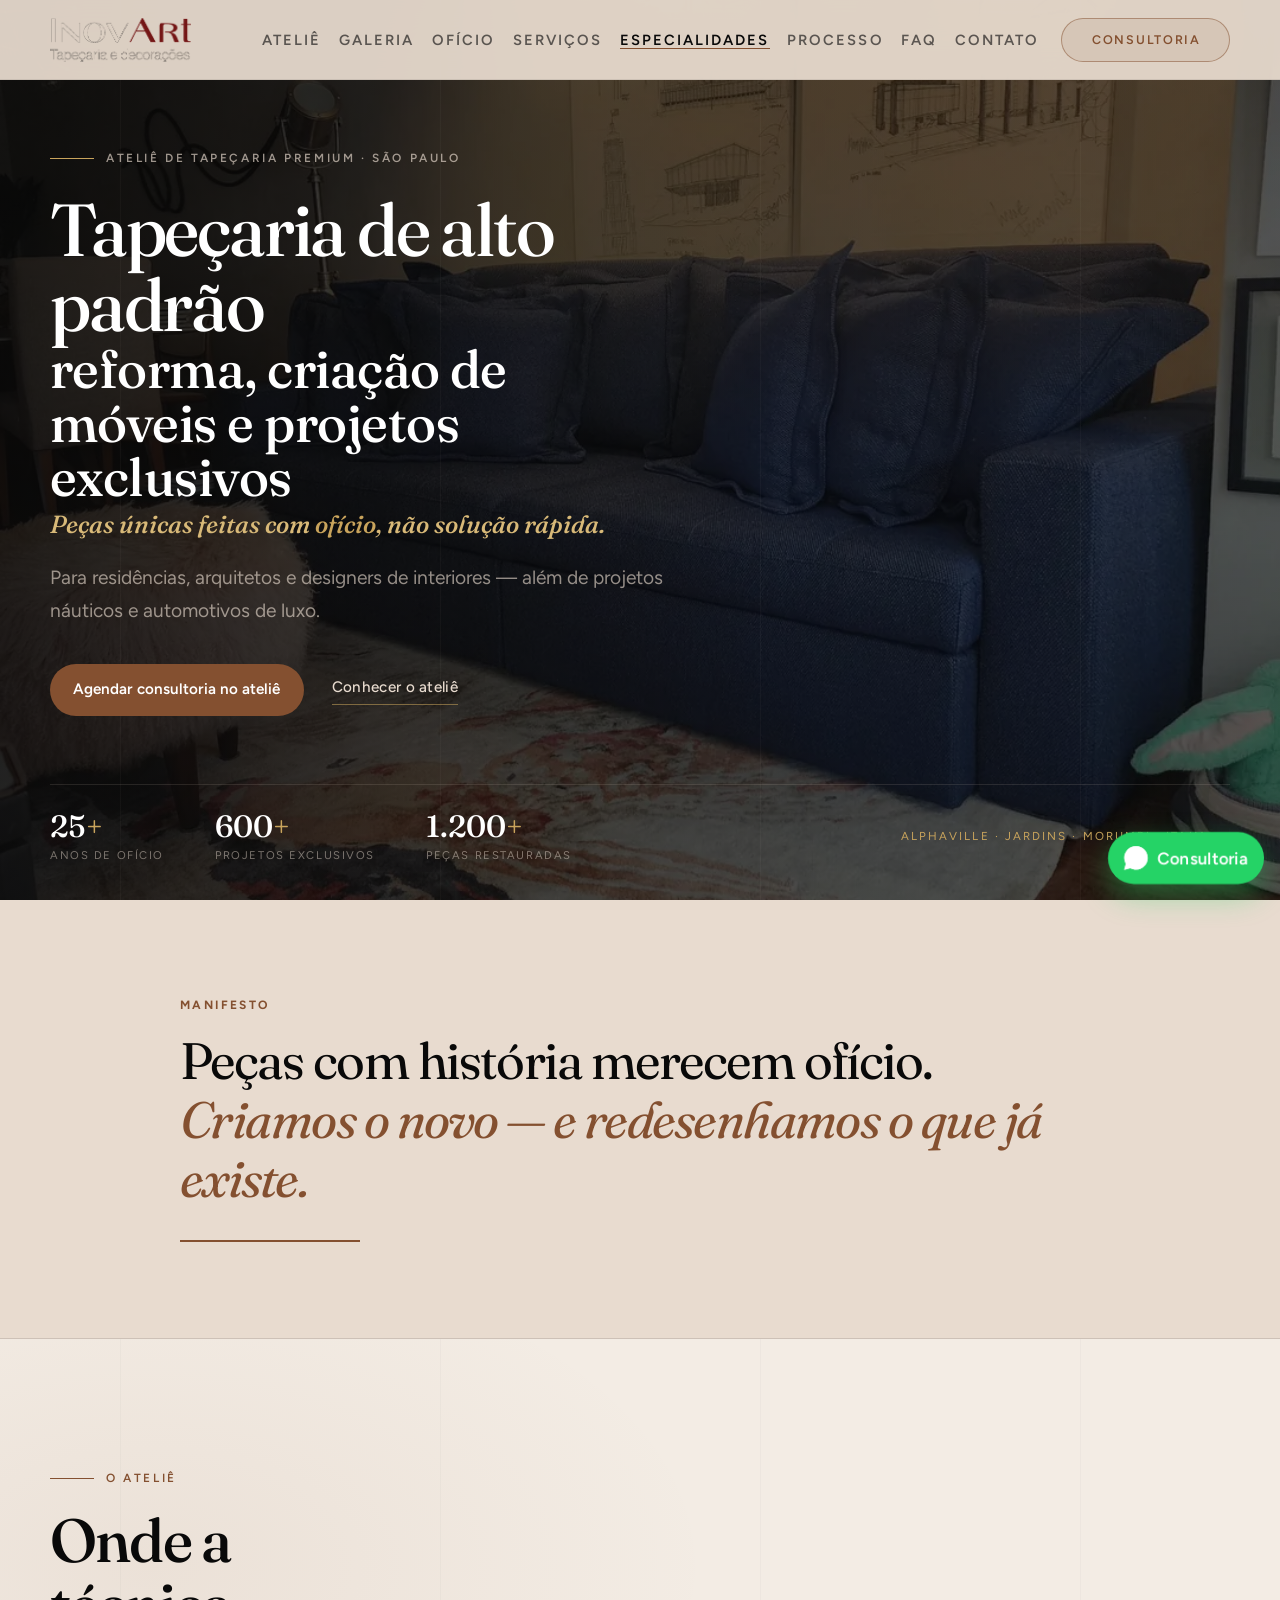
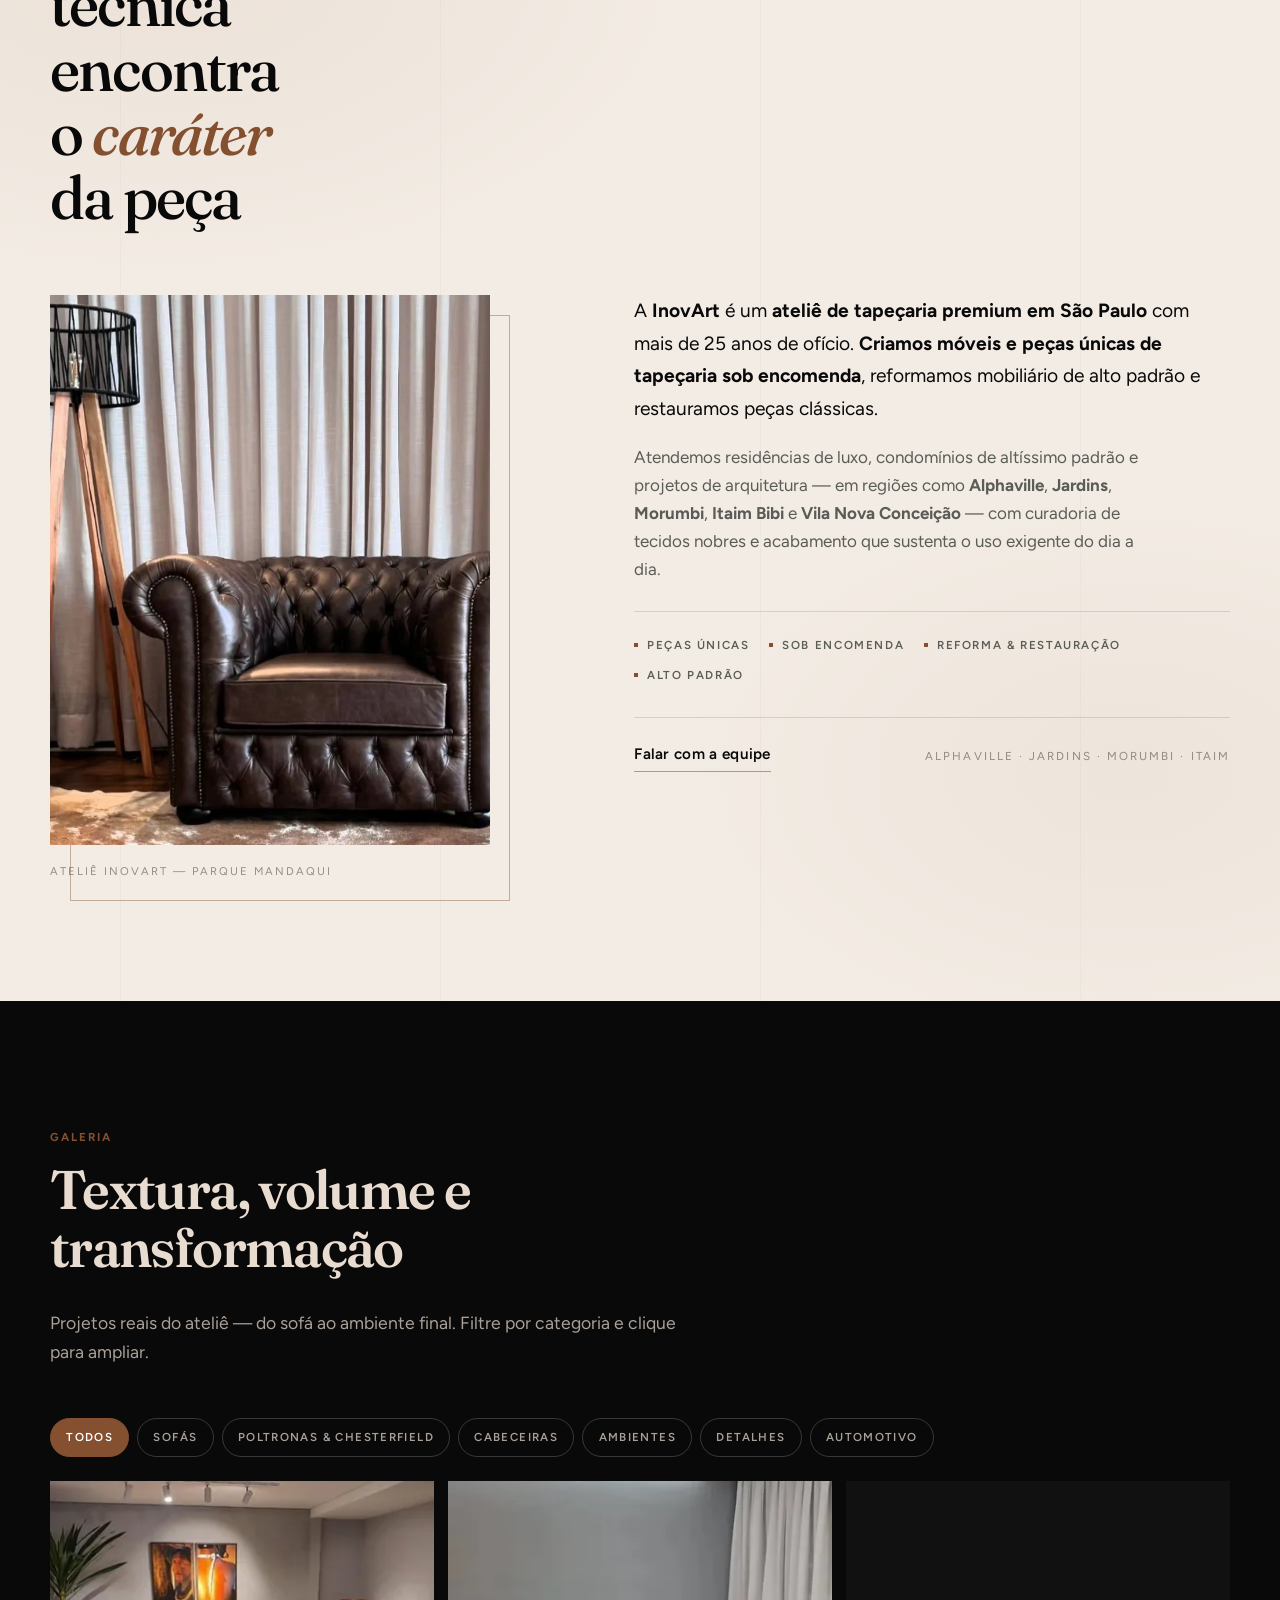
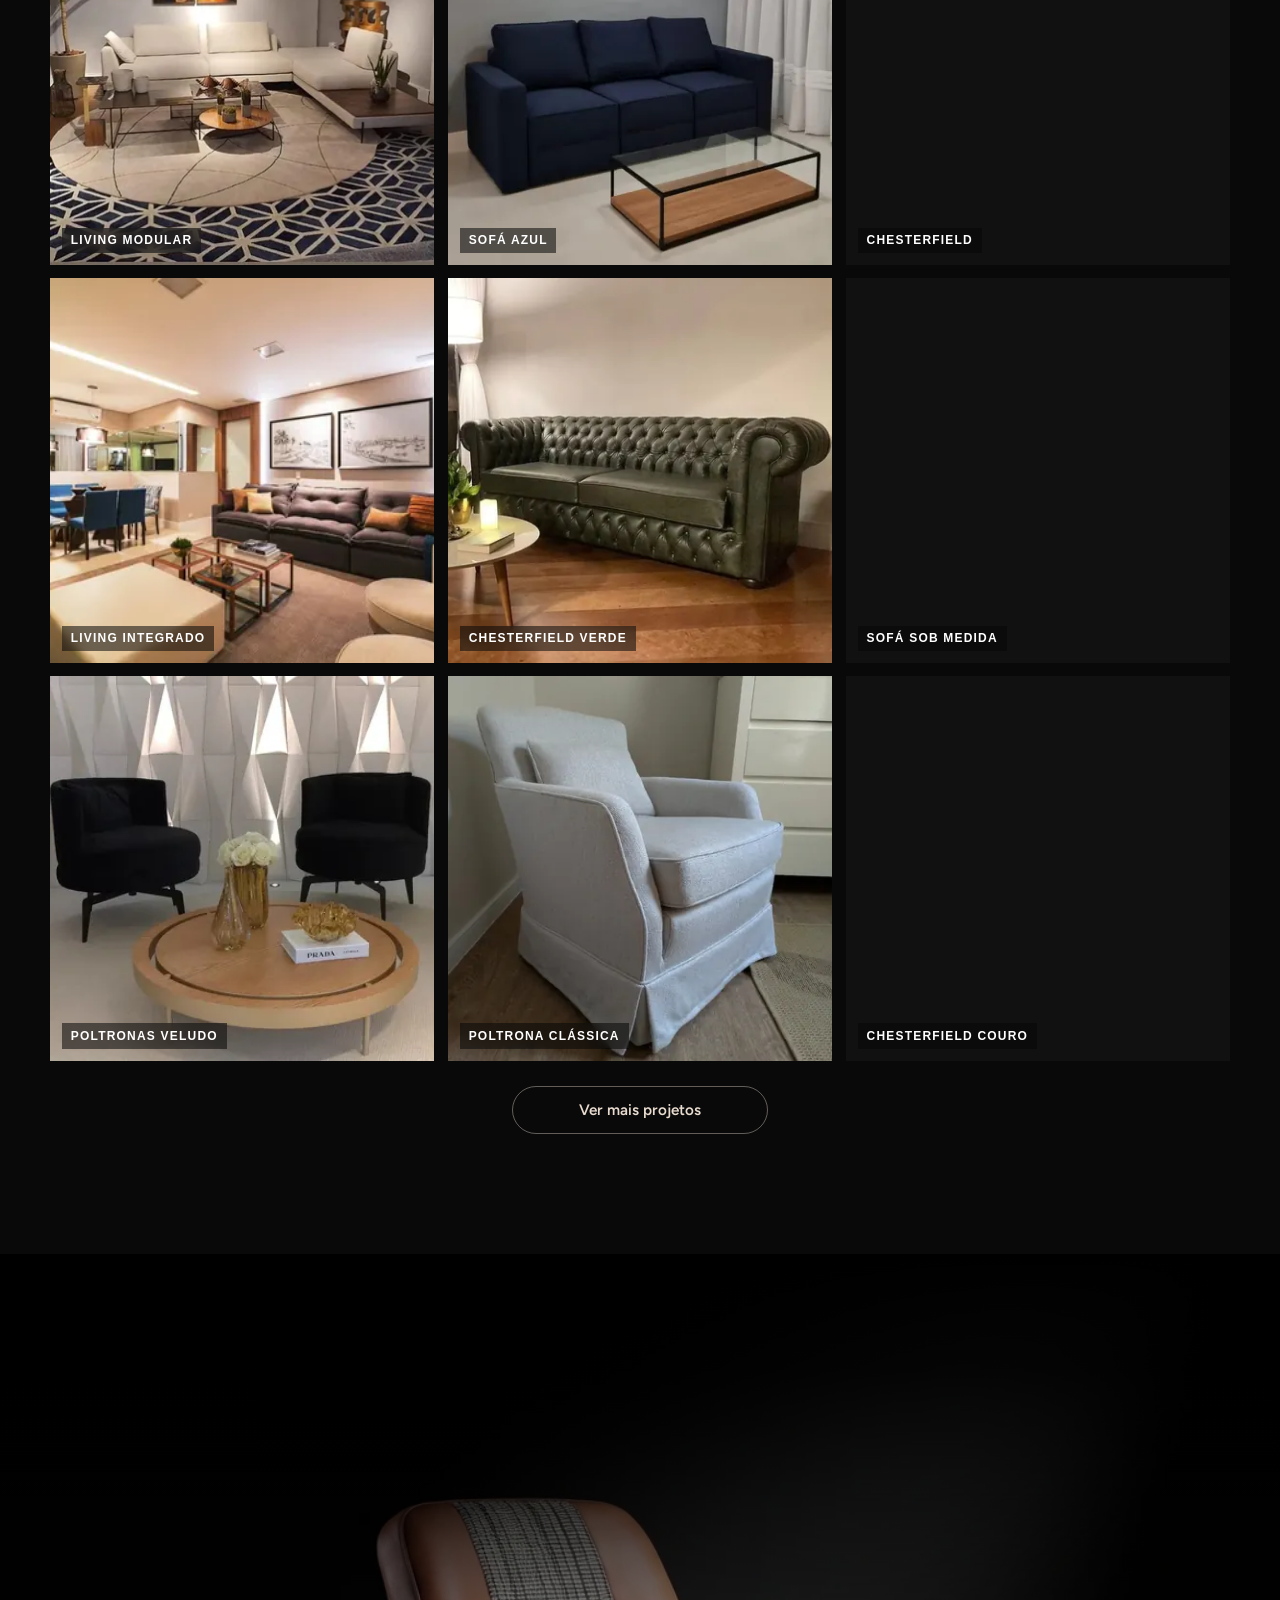
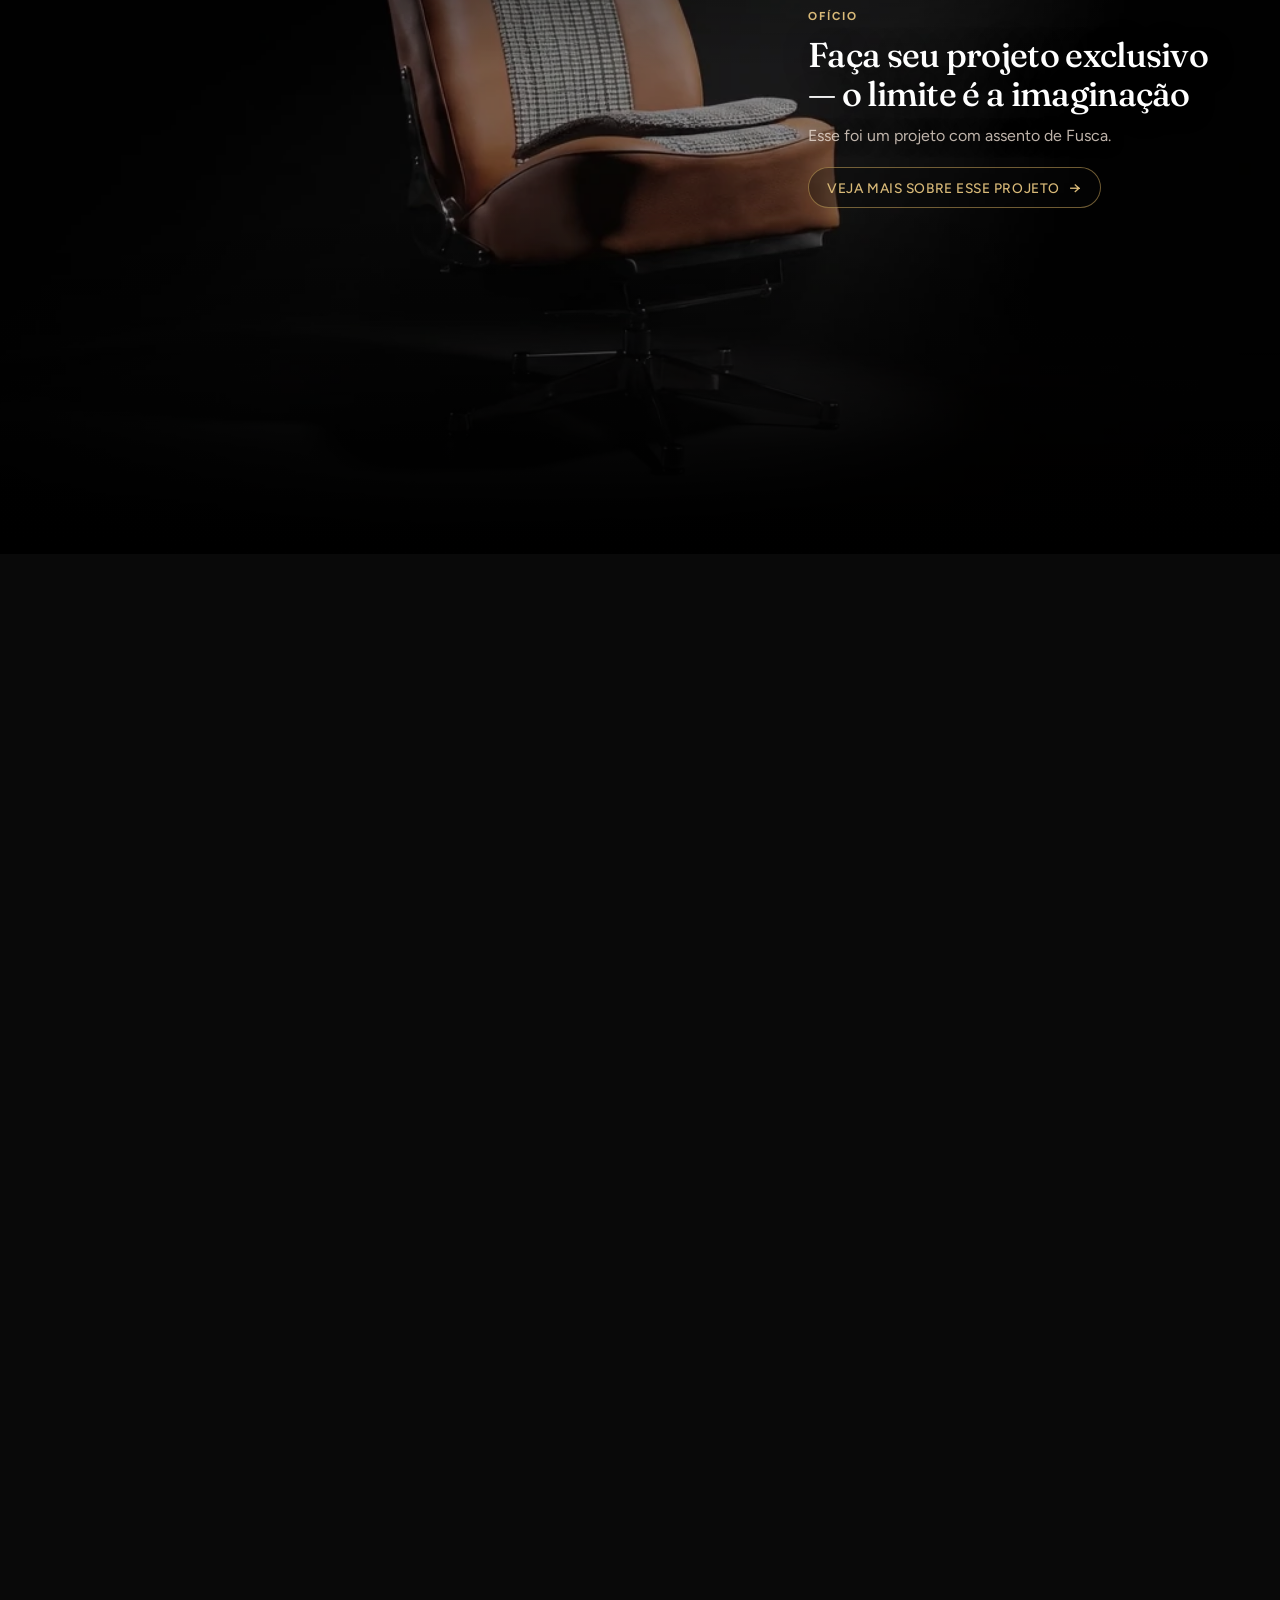
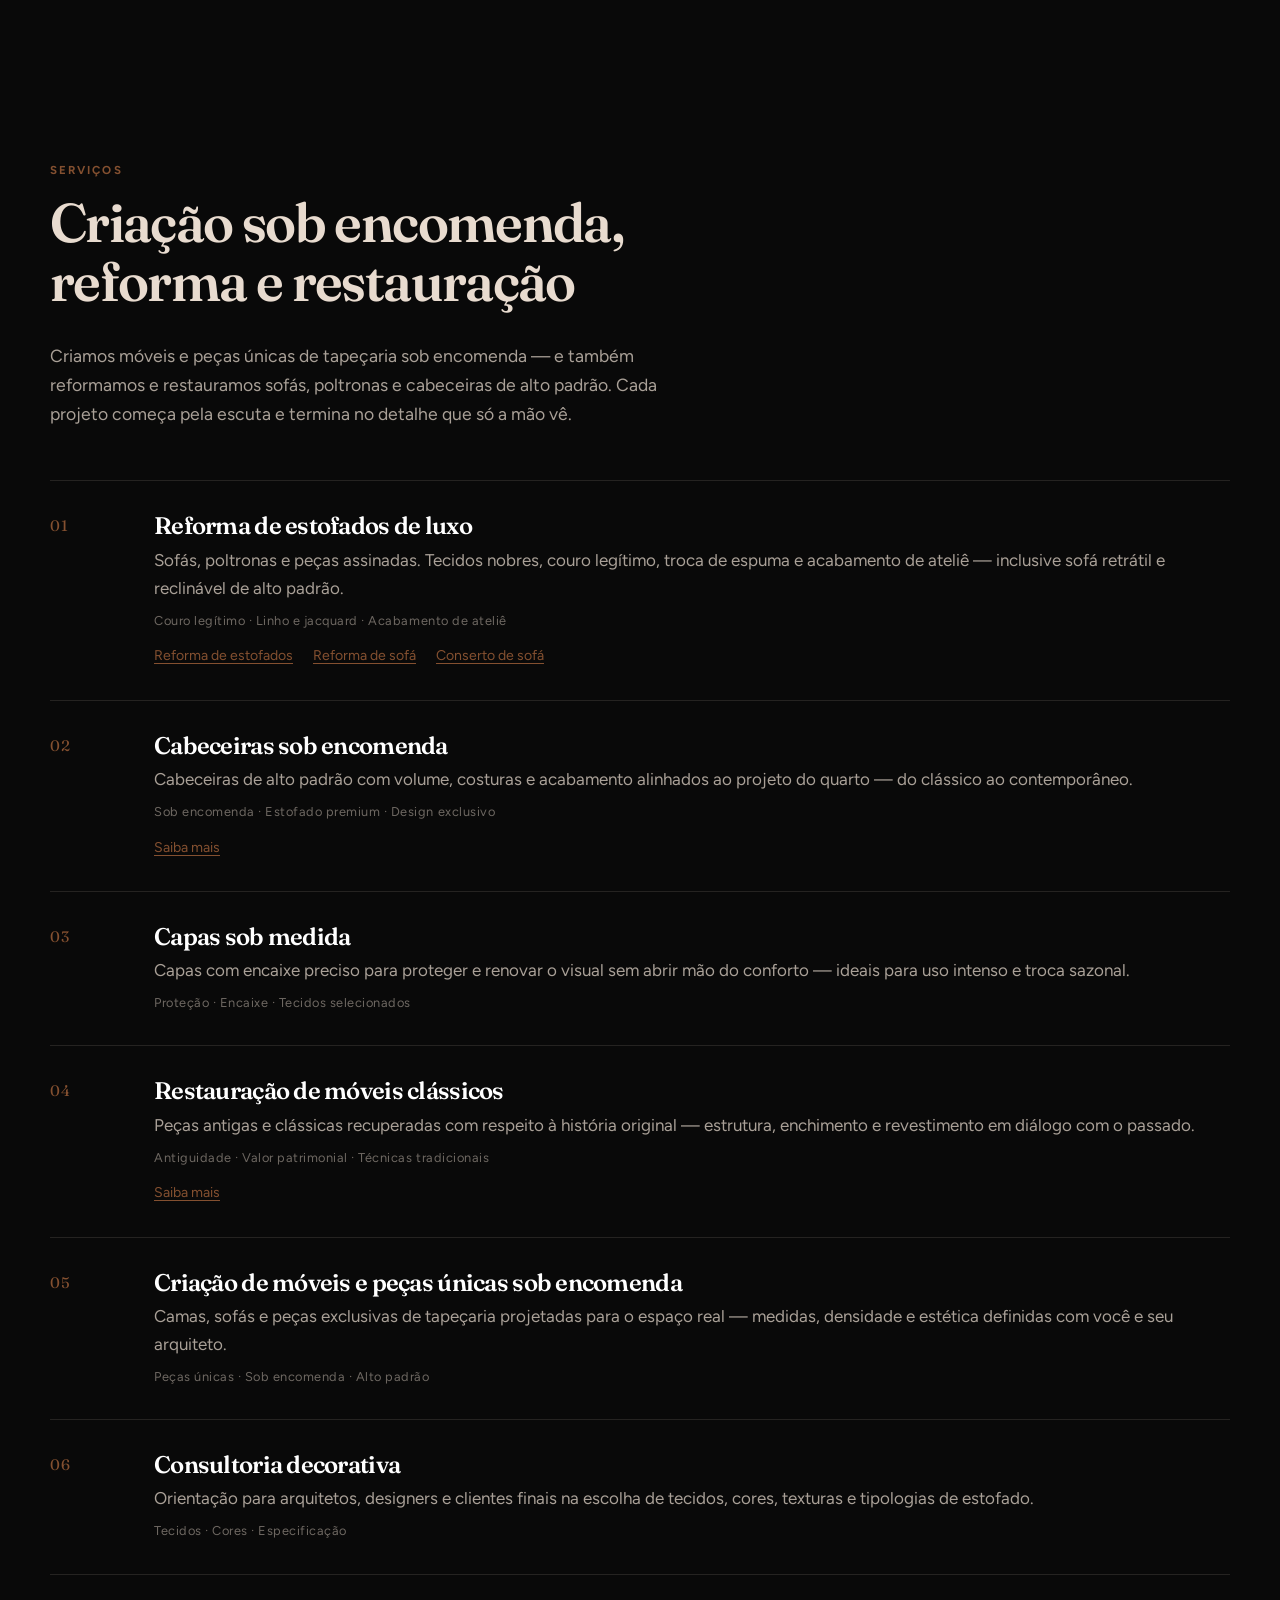
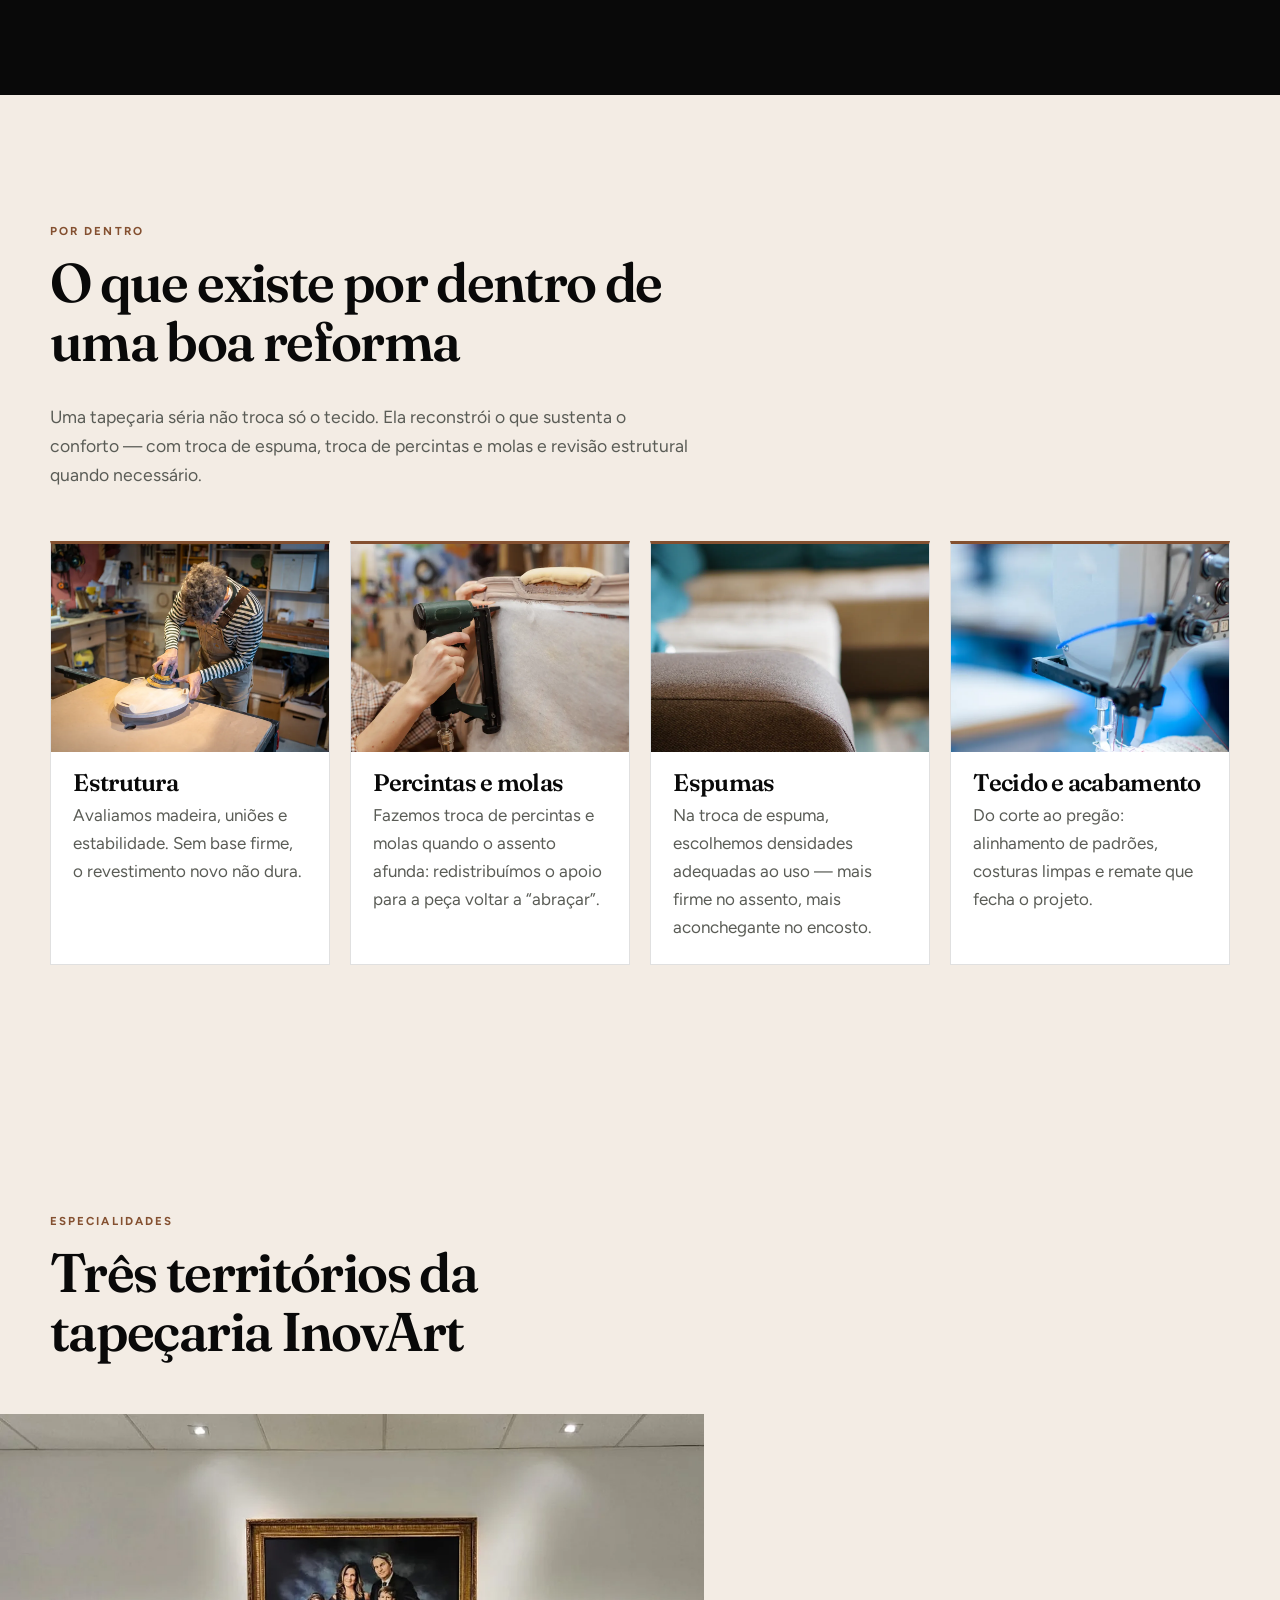
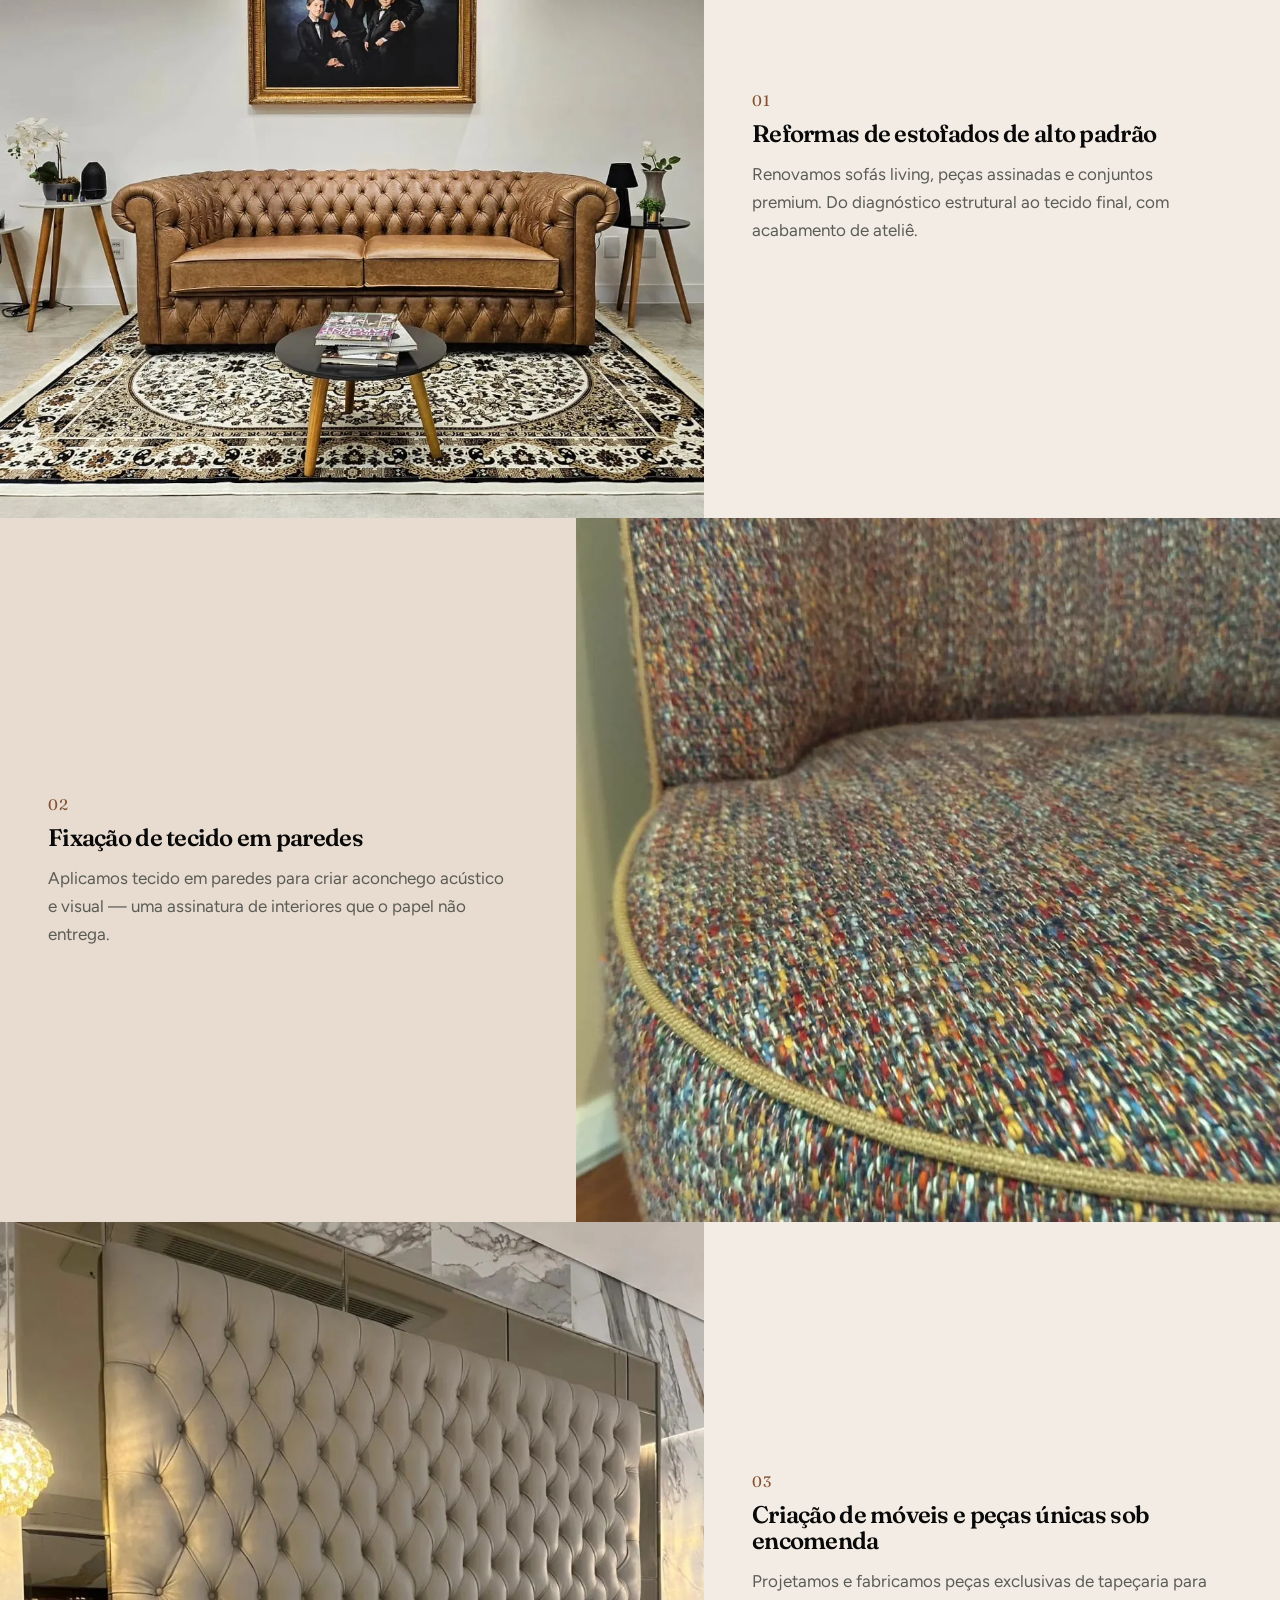
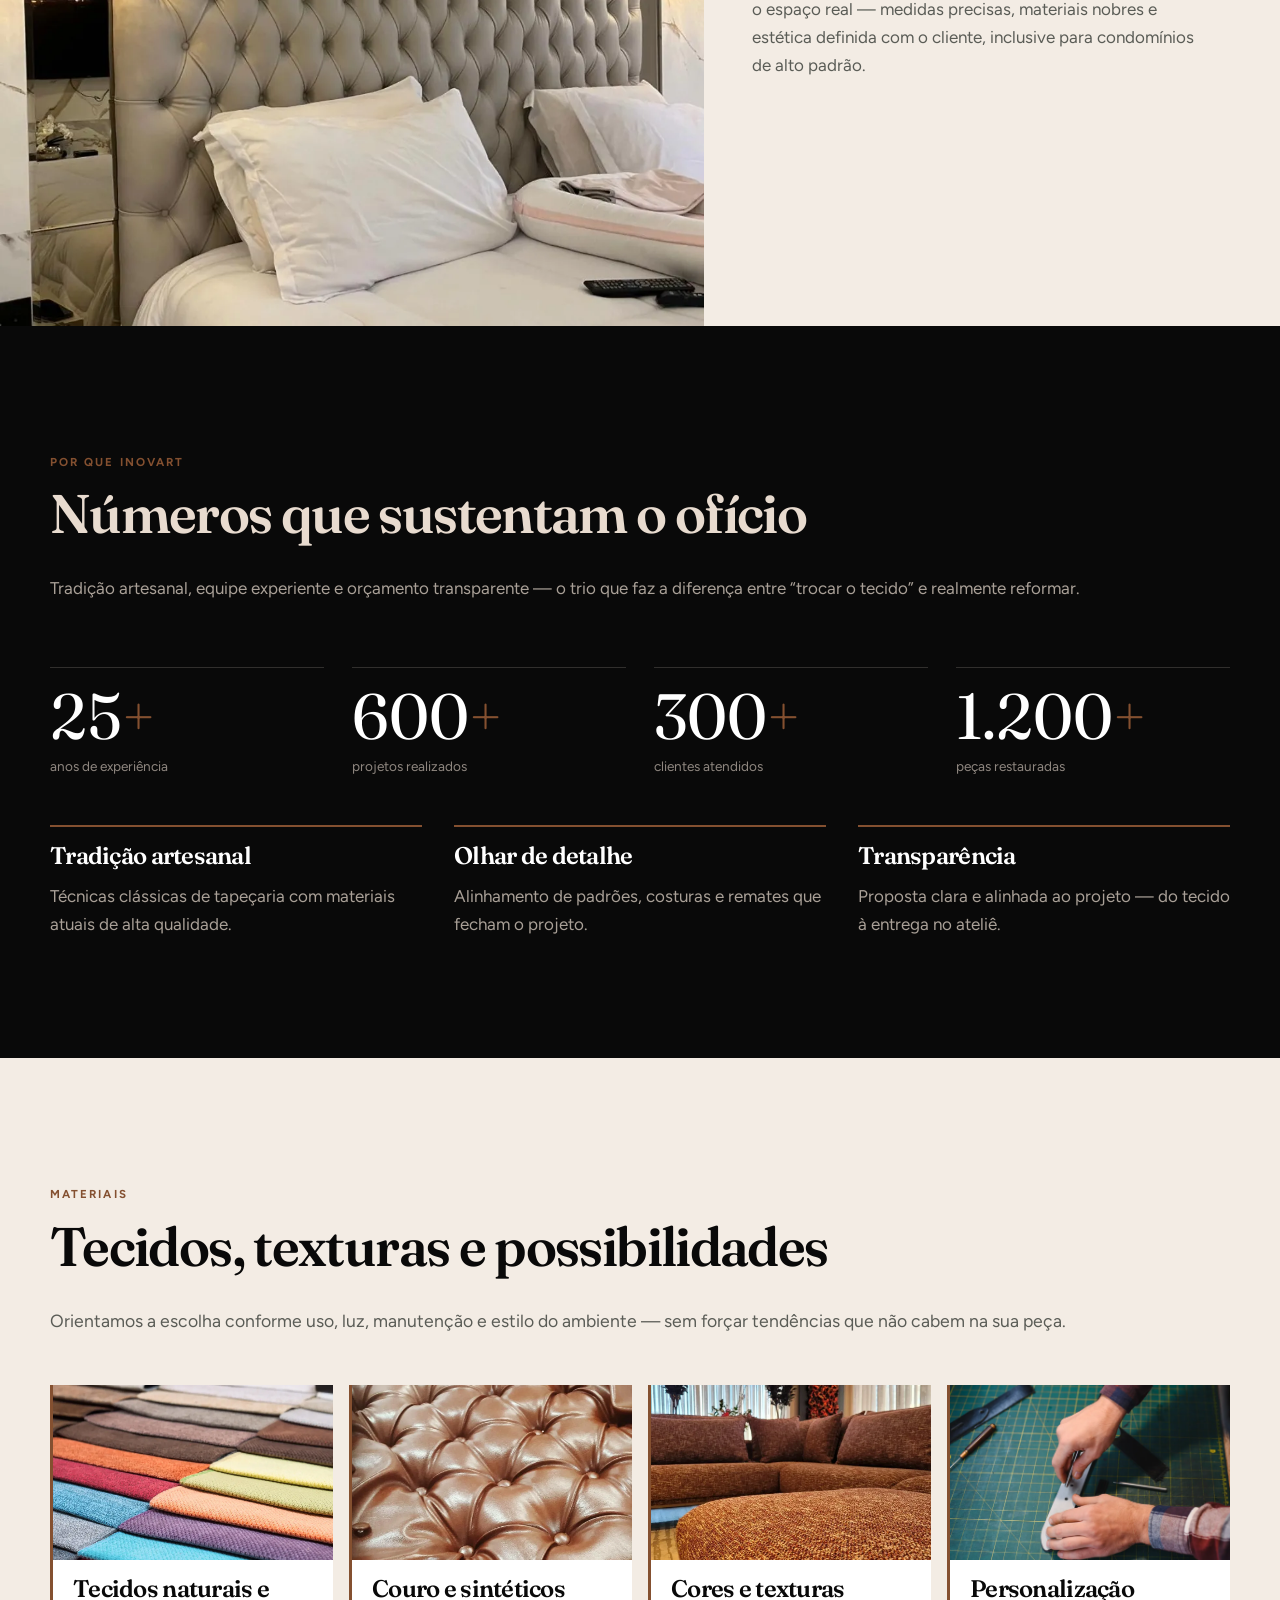
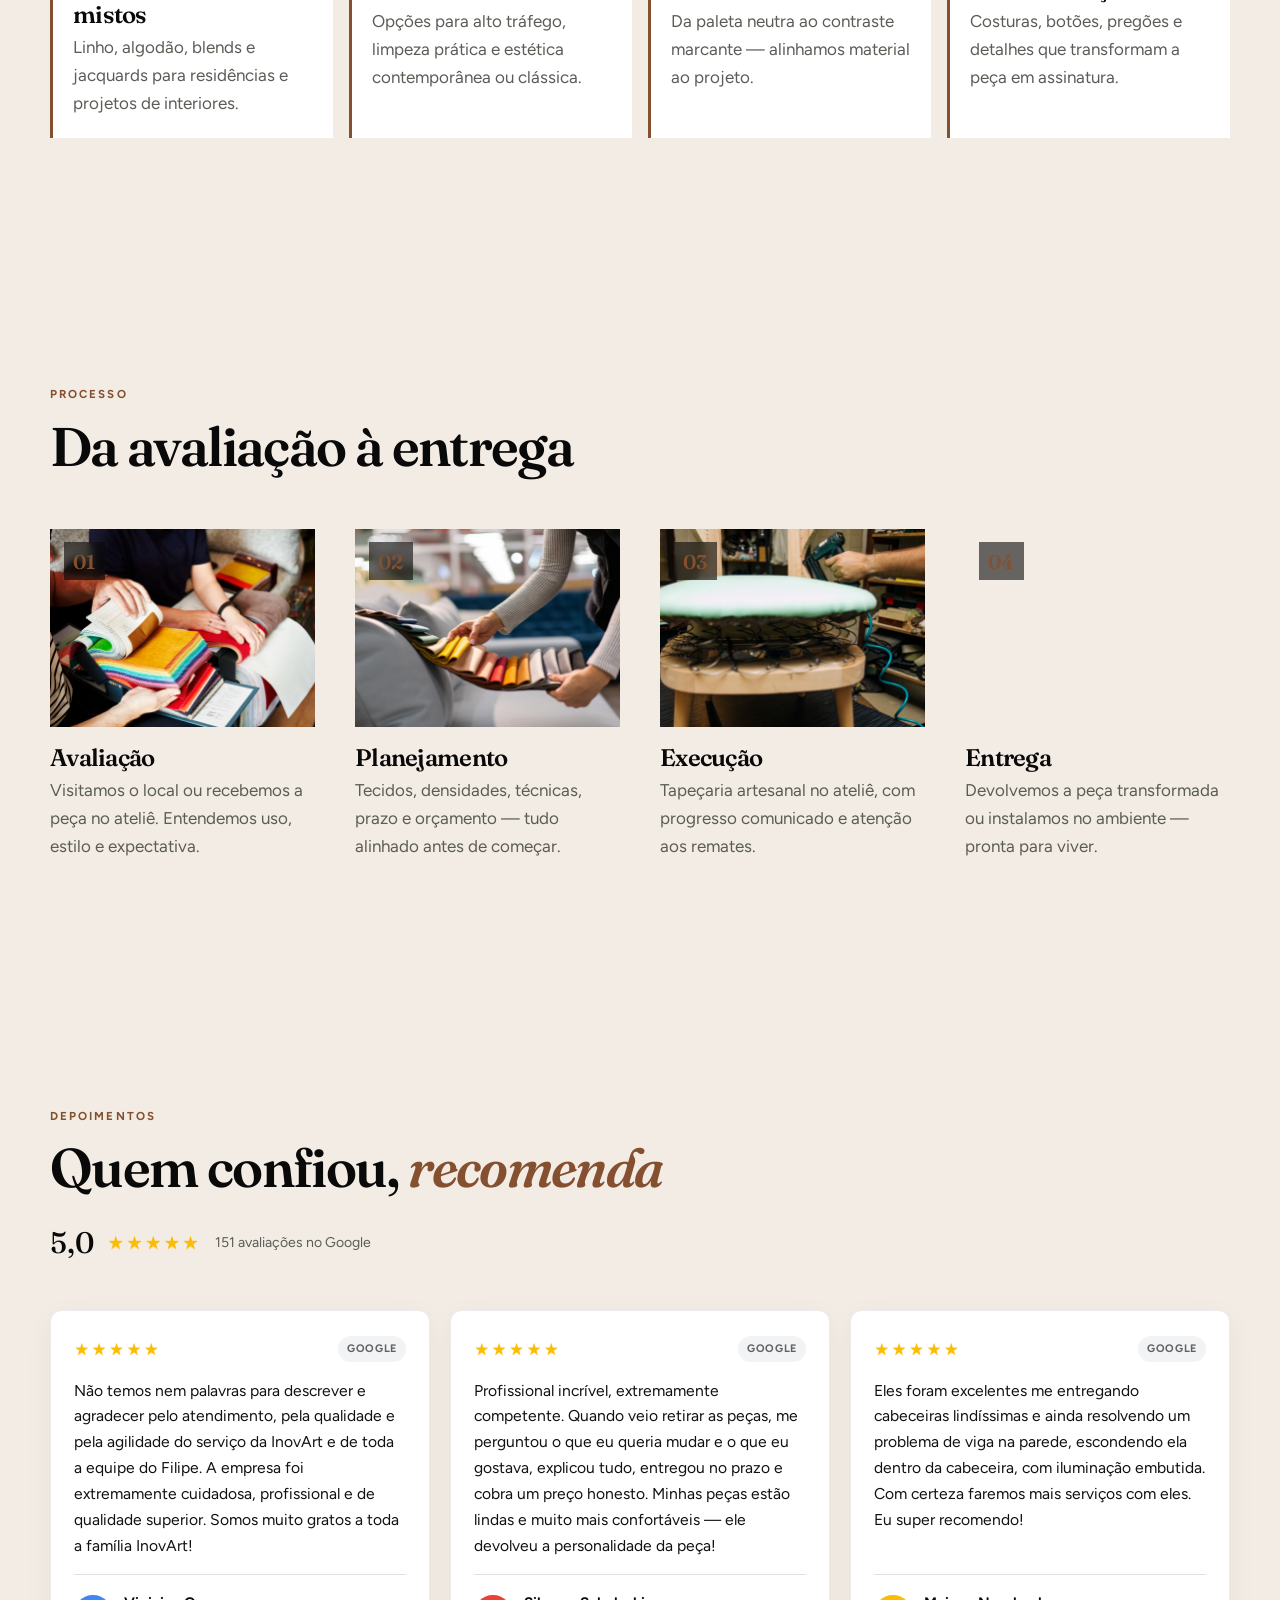
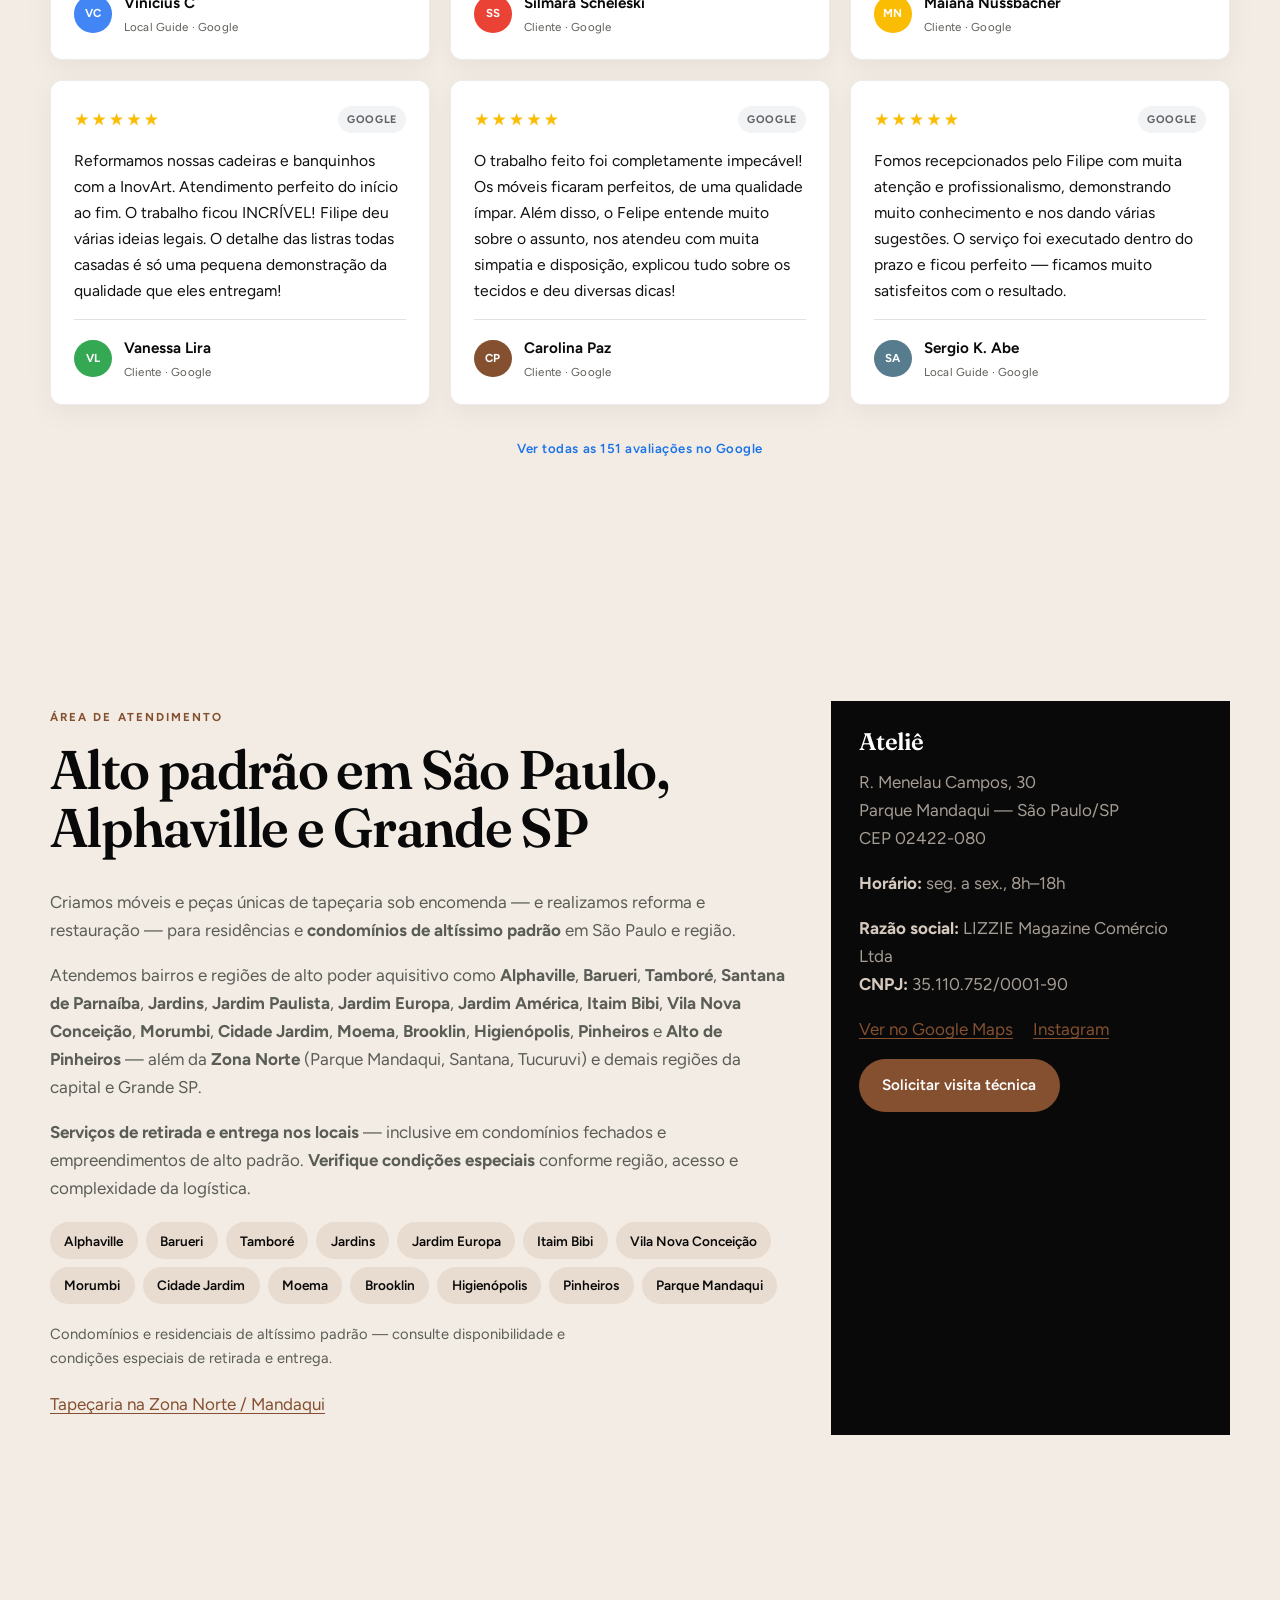
==== commit 02e82cff: "Adiciona section Ofício com scrub, galeria Fusca e reforça SEO dos serviços. Melhora o carregamento " ====
--- a/index.html
+++ b/index.html
@@ -337,6 +337,7 @@
         <ul>
           <li><a href="#sobre">Ateliê</a></li>
           <li><a href="#galeria">Galeria</a></li>
+          <li><a href="#montagem">Ofício</a></li>
           <li><a href="#servicos">Serviços</a></li>
           <li><a href="#especialidades">Especialidades</a></li>
           <li><a href="#processo">Processo</a></li>
@@ -991,6 +992,23 @@
             <span>Detalhe premium</span>
           </button>
           <button type="button" class="gallery-more btn btn-outline" id="gallery-more">Ver mais projetos</button>
+        </div>
+      </div>
+    </section>
+
+    <!-- MONTAGEM / OFÍCIO — scroll scrub -->
+    <section class="assemble" id="montagem" aria-labelledby="montagem-title">
+      <div class="assemble-sticky">
+        <canvas class="assemble-canvas" width="1280" height="720" aria-hidden="true"></canvas>
+        <img class="assemble-fallback" src="assets/montagem/frame-001.webp" alt="Poltrona em vista explodida se montando peça a peça" width="1280" height="720" loading="lazy" decoding="async" fetchpriority="low">
+        <div class="assemble-veil" aria-hidden="true"></div>
+        <div class="assemble-copy">
+          <p class="eyebrow">Ofício</p>
+          <h2 id="montagem-title">Faça seu projeto exclusivo — o limite é a imaginação</h2>
+          <p>Esse foi um projeto com assento de Fusca.</p>
+          <button type="button" class="assemble-cta" data-project-gallery="assets/fusca/manifest.json" aria-haspopup="dialog">
+            Veja mais sobre esse projeto
+          </button>
         </div>
       </div>
     </section>
@@ -1597,6 +1615,7 @@
         <ul>
           <li><a href="#sobre">Ateliê</a></li>
           <li><a href="#galeria">Galeria</a></li>
+          <li><a href="#montagem">Ofício</a></li>
           <li><a href="#servicos">Serviços</a></li>
           <li><a href="#faq">FAQ</a></li>
           <li><a href="#contato">Contato</a></li>
@@ -1637,6 +1656,36 @@
     <img src="[data-uri]" alt="" id="lightbox-img" width="1" height="1">
   </dialog>
 
+  <dialog class="project-gallery" id="project-gallery" aria-labelledby="project-gallery-title">
+    <div class="project-gallery-shell">
+      <header class="project-gallery-head">
+        <div>
+          <p class="eyebrow">Projeto</p>
+          <h2 id="project-gallery-title">Assento de Fusca</h2>
+        </div>
+        <button type="button" class="project-gallery-close" aria-label="Fechar galeria">&times;</button>
+      </header>
+      <div class="project-gallery-stage">
+        <button type="button" class="project-gallery-nav is-prev" aria-label="Foto anterior">
+          <span aria-hidden="true">‹</span>
+        </button>
+        <div class="project-gallery-frame">
+          <img id="project-gallery-img" src="[data-uri]" alt="" width="1600" height="900" decoding="async">
+        </div>
+        <button type="button" class="project-gallery-nav is-next" aria-label="Próxima foto">
+          <span aria-hidden="true">›</span>
+        </button>
+      </div>
+      <footer class="project-gallery-foot">
+        <p class="project-gallery-caption" id="project-gallery-caption"></p>
+        <div class="project-gallery-meta">
+          <div class="project-gallery-dots" id="project-gallery-dots" role="tablist" aria-label="Fotos do projeto"></div>
+          <p class="project-gallery-counter" id="project-gallery-counter" aria-live="polite">1 / 1</p>
+        </div>
+      </footer>
+    </div>
+  </dialog>
+
   <script src="js/main.js" defer></script>
 </body>
 </html>
--- a/css/styles.css
+++ b/css/styles.css
@@ -710,6 +710,171 @@
   color: rgba(9, 9, 9, 0.42);
 }
 
+/* Montagem — scroll scrub de frames */
+.assemble {
+  position: relative;
+  height: 220vh;
+  background: #090909;
+  color: var(--sand);
+}
+.assemble-sticky {
+  position: sticky;
+  top: 0;
+  height: 100svh;
+  display: grid;
+  place-items: center;
+  overflow: hidden;
+  background: #090909;
+}
+.assemble-canvas {
+  position: absolute;
+  inset: 0;
+  width: 100%;
+  height: 100%;
+  z-index: 1;
+  pointer-events: none;
+}
+.assemble-fallback {
+  position: absolute;
+  inset: 0;
+  width: 100%;
+  height: 100%;
+  object-fit: cover;
+  z-index: 0;
+  pointer-events: none;
+}
+.assemble.is-ready .assemble-fallback { opacity: 0; }
+.assemble-veil {
+  position: absolute;
+  inset: 0;
+  z-index: 2;
+  background: rgba(0, 0, 0, 0.38);
+  pointer-events: none;
+}
+.assemble-veil::before,
+.assemble-veil::after {
+  content: "";
+  position: absolute;
+  left: 0;
+  right: 0;
+  pointer-events: none;
+}
+.assemble-veil::before {
+  top: 0;
+  height: min(58%, 26rem);
+  background: linear-gradient(
+    to bottom,
+    #000 0%,
+    rgba(0, 0, 0, 0.88) 28%,
+    rgba(0, 0, 0, 0.45) 62%,
+    rgba(0, 0, 0, 0) 100%
+  );
+}
+.assemble-veil::after {
+  bottom: 0;
+  height: min(52%, 22rem);
+  background: linear-gradient(
+    to top,
+    #000 0%,
+    rgba(0, 0, 0, 0.85) 30%,
+    rgba(0, 0, 0, 0.4) 65%,
+    rgba(0, 0, 0, 0) 100%
+  );
+}
+.assemble-copy {
+  position: relative;
+  z-index: 3;
+  align-self: center;
+  justify-self: end;
+  width: min(26rem, calc(100% - 2.5rem));
+  max-width: min(26rem, calc(100% - 2.5rem));
+  margin: 0 clamp(1.25rem, 5vw, 3.5rem) 0 0;
+  padding: 0;
+  text-align: left;
+  background: none;
+  border: none;
+  box-shadow: none;
+  opacity: 0;
+  transform: translateX(1.25rem);
+  transition: opacity 0.55s ease, transform 0.55s ease;
+  pointer-events: none;
+}
+.assemble-copy.is-visible {
+  opacity: 1;
+  transform: translateX(0);
+  pointer-events: auto;
+}
+.assemble-copy .eyebrow {
+  color: var(--gold-soft);
+  margin-bottom: 0.55rem;
+}
+.assemble-copy h2 {
+  margin: 0 0 0.65rem;
+  color: #fff;
+  font-size: clamp(1.45rem, 2.8vw, 2.15rem);
+  font-weight: 500;
+  line-height: 1.15;
+  letter-spacing: -0.02em;
+  text-wrap: balance;
+  text-shadow: 0 2px 24px rgba(0, 0, 0, 0.65);
+}
+.assemble-copy > p:not(.eyebrow) {
+  margin: 0;
+  color: rgba(232, 219, 207, 0.82);
+  font-size: 1rem;
+  line-height: 1.55;
+  max-width: 34ch;
+  text-shadow: 0 1px 16px rgba(0, 0, 0, 0.55);
+}
+.assemble-cta {
+  display: inline-flex;
+  align-items: center;
+  gap: 0.55rem;
+  margin-top: 1.15rem;
+  padding: 0.72rem 1.15rem;
+  border: 1px solid rgba(201, 164, 92, 0.55);
+  border-radius: 999px;
+  background: rgba(9, 9, 9, 0.35);
+  color: var(--gold-soft);
+  font-family: inherit;
+  font-size: 0.86rem;
+  font-weight: 500;
+  letter-spacing: 0.04em;
+  text-transform: uppercase;
+  cursor: pointer;
+  opacity: 0;
+  transform: translateY(0.65rem);
+  transition:
+    opacity 0.5s ease,
+    transform 0.5s ease,
+    background 0.25s ease,
+    border-color 0.25s ease,
+    color 0.25s ease;
+  transition-delay: 0s;
+}
+.assemble-cta::after {
+  content: "→";
+  font-size: 1rem;
+  line-height: 1;
+  transition: transform 0.25s ease;
+}
+.assemble-copy.is-visible .assemble-cta {
+  opacity: 1;
+  transform: translateY(0);
+  transition-delay: 0.55s;
+}
+.assemble-cta:hover,
+.assemble-cta:focus-visible {
+  background: rgba(201, 164, 92, 0.14);
+  border-color: rgba(216, 185, 120, 0.85);
+  color: #f0e2c4;
+  outline: none;
+}
+.assemble-cta:hover::after,
+.assemble-cta:focus-visible::after {
+  transform: translateX(3px);
+}
+
 /* Services index */
 .services { position: relative; }
 .service-index { border-top: 1px solid rgba(232, 219, 207, 0.12); }
@@ -1421,6 +1586,187 @@
   line-height: 1;
 }
 
+/* Project gallery modal */
+.project-gallery {
+  border: 0;
+  padding: 0;
+  width: min(96vw, 1120px);
+  max-width: 1120px;
+  background: transparent;
+  color: var(--sand);
+}
+.project-gallery::backdrop {
+  background: rgba(0, 0, 0, 0.82);
+  backdrop-filter: blur(10px);
+}
+.project-gallery-shell {
+  display: grid;
+  gap: 1rem;
+  padding: clamp(1rem, 2.5vw, 1.5rem);
+  border: 1px solid rgba(232, 219, 207, 0.12);
+  border-radius: 1.25rem;
+  background:
+    linear-gradient(160deg, rgba(24, 20, 18, 0.96), rgba(9, 9, 9, 0.94));
+  box-shadow: 0 30px 80px rgba(0, 0, 0, 0.55);
+}
+.project-gallery-head {
+  display: flex;
+  align-items: flex-start;
+  justify-content: space-between;
+  gap: 1rem;
+}
+.project-gallery-head .eyebrow {
+  color: var(--gold-soft);
+  margin-bottom: 0.35rem;
+}
+.project-gallery-head h2 {
+  margin: 0;
+  color: #fff;
+  font-size: clamp(1.35rem, 2.4vw, 1.85rem);
+  font-weight: 500;
+  letter-spacing: -0.02em;
+}
+.project-gallery-close {
+  flex: 0 0 auto;
+  width: 2.5rem;
+  height: 2.5rem;
+  border: 1px solid rgba(232, 219, 207, 0.18);
+  border-radius: 999px;
+  background: rgba(255, 255, 255, 0.04);
+  color: #fff;
+  font-size: 1.55rem;
+  line-height: 1;
+  cursor: pointer;
+  transition: background 0.2s ease, border-color 0.2s ease;
+}
+.project-gallery-close:hover,
+.project-gallery-close:focus-visible {
+  background: rgba(201, 164, 92, 0.16);
+  border-color: rgba(201, 164, 92, 0.5);
+  outline: none;
+}
+.project-gallery-stage {
+  display: grid;
+  grid-template-columns: auto 1fr auto;
+  align-items: center;
+  gap: 0.65rem;
+  min-height: min(62vh, 560px);
+}
+.project-gallery-frame {
+  position: relative;
+  overflow: hidden;
+  border-radius: 0.85rem;
+  background: #050505;
+  aspect-ratio: 16 / 9;
+  max-height: min(62vh, 560px);
+}
+.project-gallery-frame img {
+  width: 100%;
+  height: 100%;
+  object-fit: contain;
+  opacity: 1;
+  transform: scale(1);
+  transition: opacity 0.35s ease, transform 0.45s ease;
+  user-select: none;
+  -webkit-user-drag: none;
+  touch-action: pan-y;
+}
+.project-gallery-frame img.is-swap {
+  opacity: 0;
+  transform: scale(0.985);
+}
+.project-gallery-nav {
+  width: 2.75rem;
+  height: 2.75rem;
+  border: 1px solid rgba(232, 219, 207, 0.18);
+  border-radius: 999px;
+  background: rgba(255, 255, 255, 0.05);
+  color: #fff;
+  font-size: 1.85rem;
+  line-height: 1;
+  cursor: pointer;
+  transition: background 0.2s ease, border-color 0.2s ease, transform 0.2s ease;
+}
+.project-gallery-nav:hover,
+.project-gallery-nav:focus-visible {
+  background: rgba(201, 164, 92, 0.18);
+  border-color: rgba(201, 164, 92, 0.55);
+  outline: none;
+  transform: scale(1.04);
+}
+.project-gallery-foot {
+  display: grid;
+  gap: 0.75rem;
+}
+.project-gallery-caption {
+  margin: 0;
+  color: rgba(232, 219, 207, 0.78);
+  font-size: 0.95rem;
+  min-height: 1.4em;
+}
+.project-gallery-meta {
+  display: flex;
+  align-items: center;
+  justify-content: space-between;
+  gap: 1rem;
+}
+.project-gallery-dots {
+  display: flex;
+  flex-wrap: wrap;
+  gap: 0.45rem;
+}
+.project-gallery-dots button {
+  width: 0.55rem;
+  height: 0.55rem;
+  padding: 0;
+  border: 0;
+  border-radius: 999px;
+  background: rgba(232, 219, 207, 0.28);
+  cursor: pointer;
+  transition: width 0.25s ease, background 0.25s ease;
+}
+.project-gallery-dots button[aria-current="true"] {
+  width: 1.35rem;
+  background: var(--gold-soft);
+}
+.project-gallery-counter {
+  margin: 0;
+  color: rgba(232, 219, 207, 0.55);
+  font-size: 0.82rem;
+  letter-spacing: 0.06em;
+  font-variant-numeric: tabular-nums;
+}
+@media (max-width: 720px) {
+  .project-gallery-stage {
+    grid-template-columns: 1fr;
+    gap: 0.75rem;
+    min-height: 0;
+  }
+  .project-gallery-frame {
+    order: 1;
+    max-height: 48vh;
+  }
+  .project-gallery-nav {
+    position: absolute;
+    z-index: 2;
+    top: 50%;
+    transform: translateY(-50%);
+  }
+  .project-gallery-stage {
+    position: relative;
+  }
+  .project-gallery-nav.is-prev { left: 0.5rem; }
+  .project-gallery-nav.is-next { right: 0.5rem; }
+  .project-gallery-nav:hover,
+  .project-gallery-nav:focus-visible {
+    transform: translateY(-50%) scale(1.04);
+  }
+  .project-gallery-meta {
+    flex-direction: column;
+    align-items: flex-start;
+  }
+}
+
 /* Reveal */
 .reveal {
   opacity: 0;
@@ -1459,6 +1805,20 @@
     background:
       center / cover no-repeat url("../assets/galeria/sofa-03.webp"),
       var(--ink);
+  }
+  .assemble {
+    height: 100svh;
+  }
+  .assemble-canvas { display: none; }
+  .assemble.is-ready .assemble-fallback,
+  .assemble-fallback {
+    opacity: 1 !important;
+    object-fit: cover;
+  }
+  .assemble-copy {
+    opacity: 1;
+    transform: none;
+    pointer-events: auto;
   }
   .hero-media img,
   .whatsapp-float,
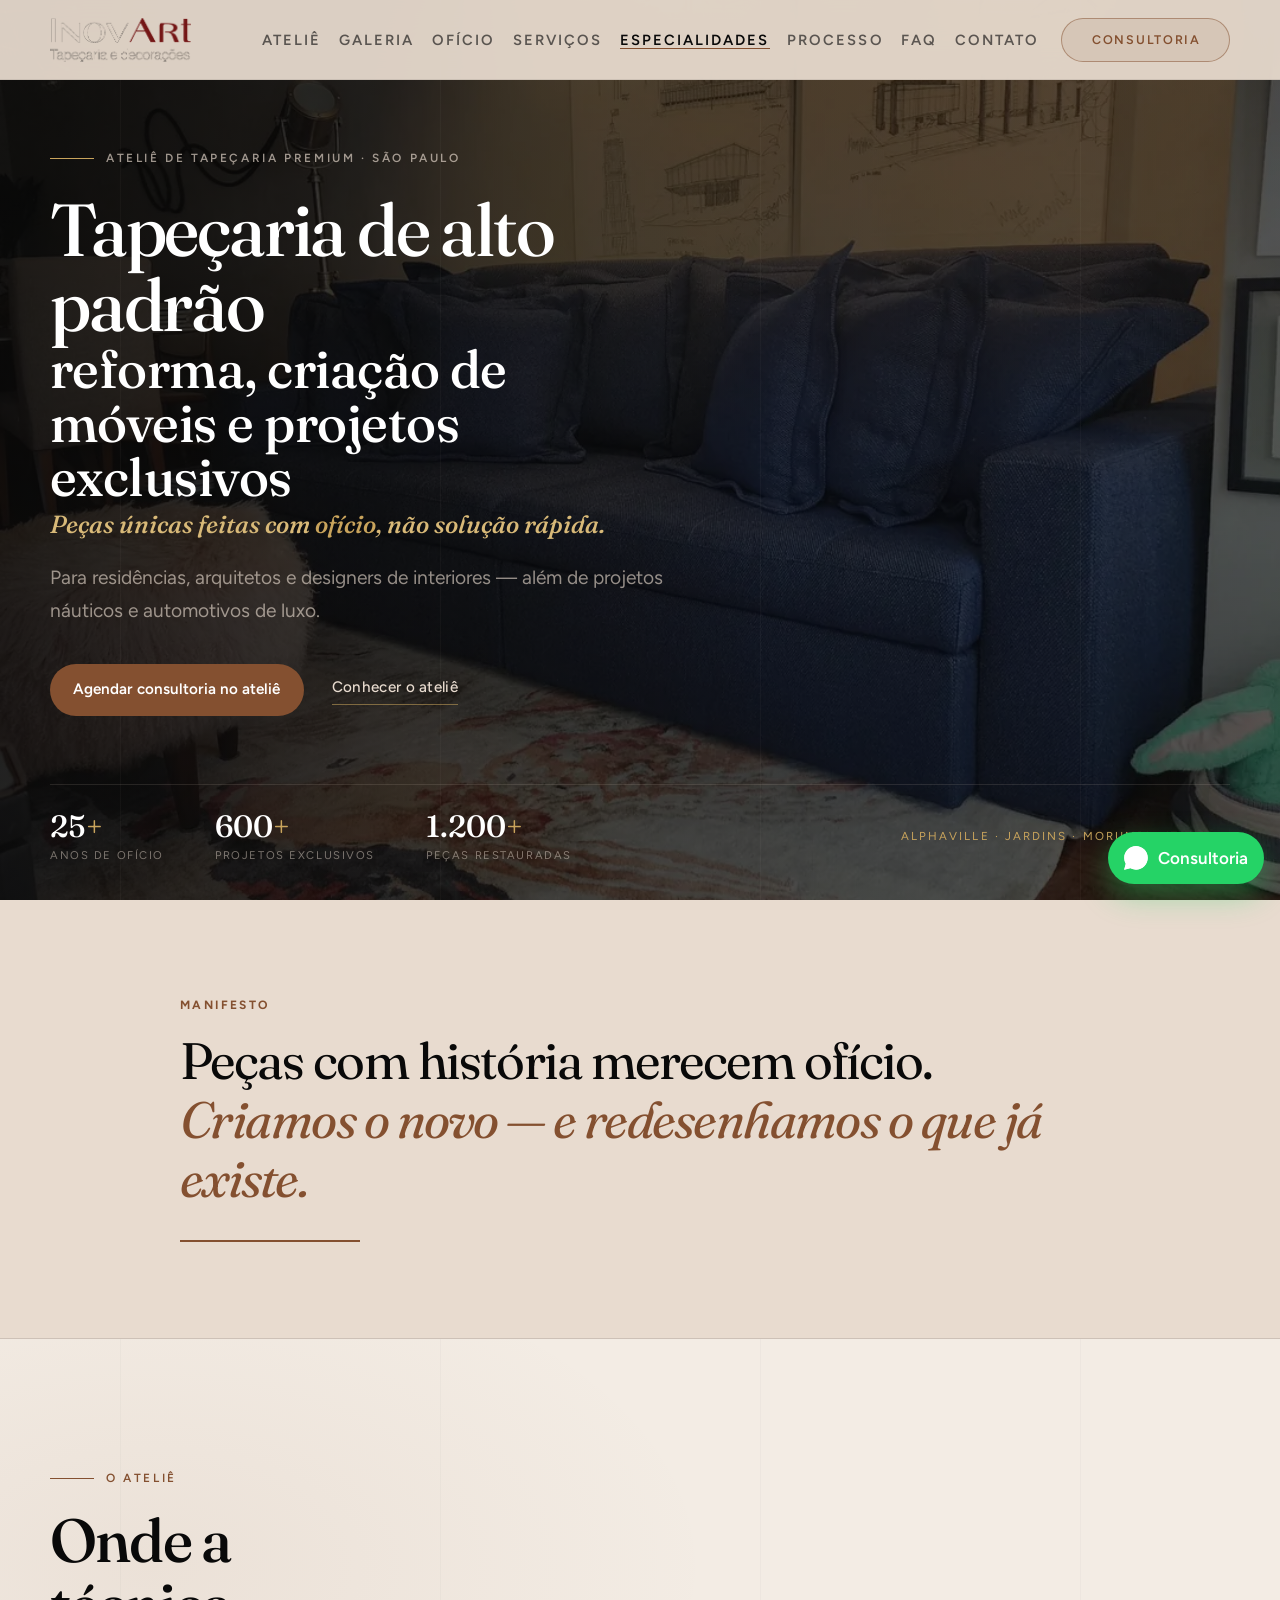
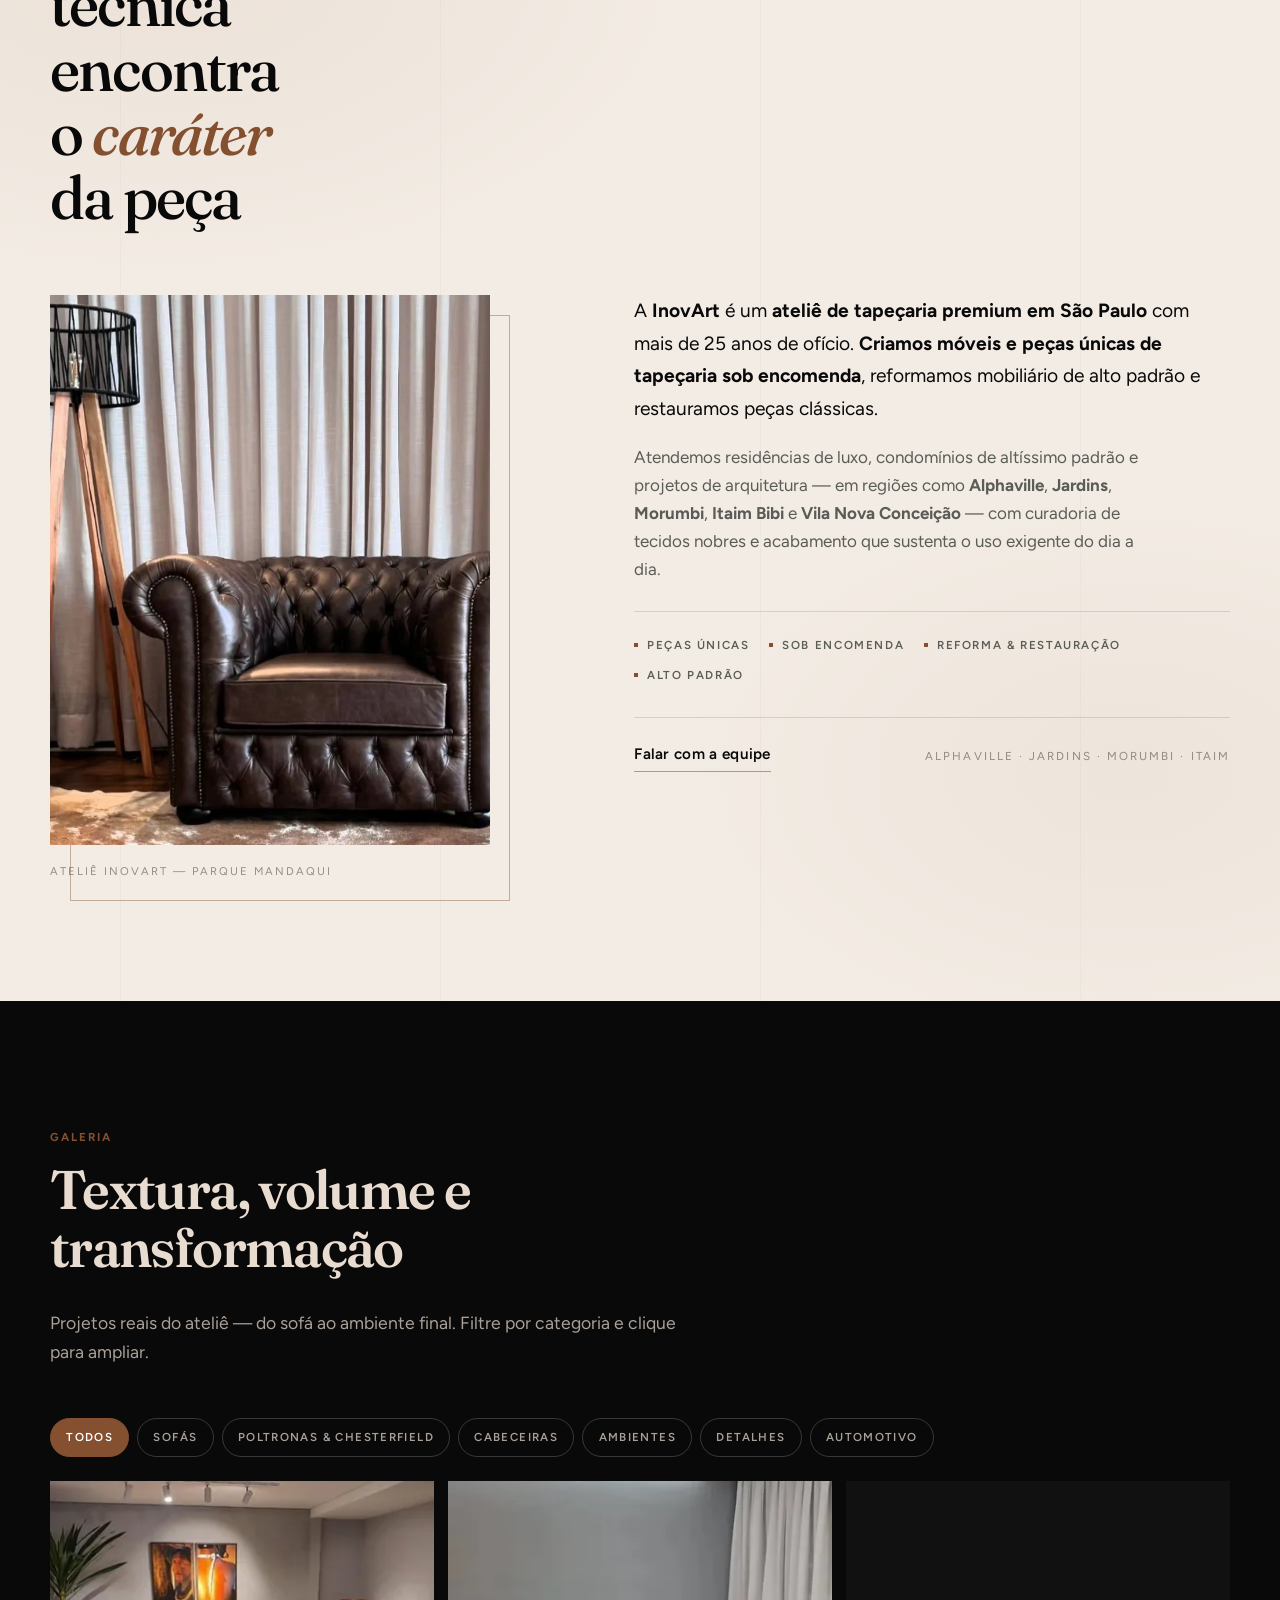
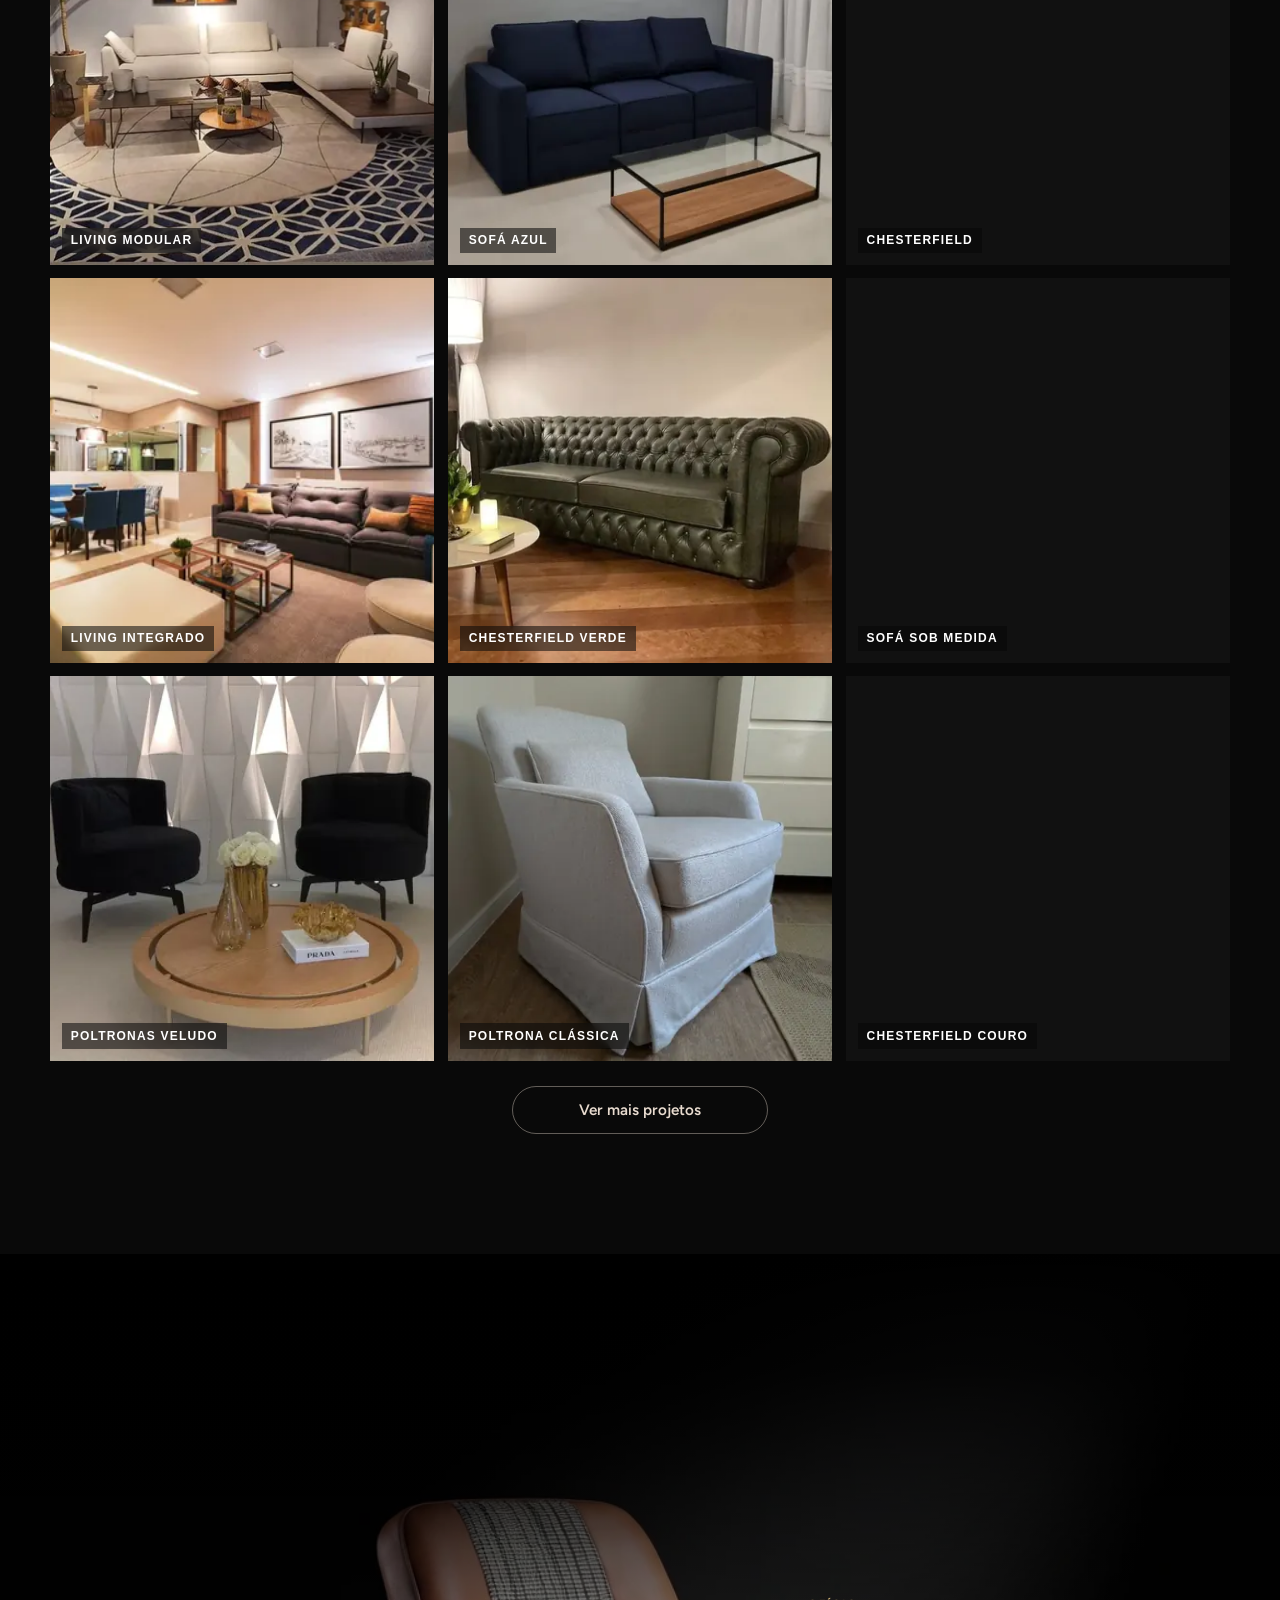
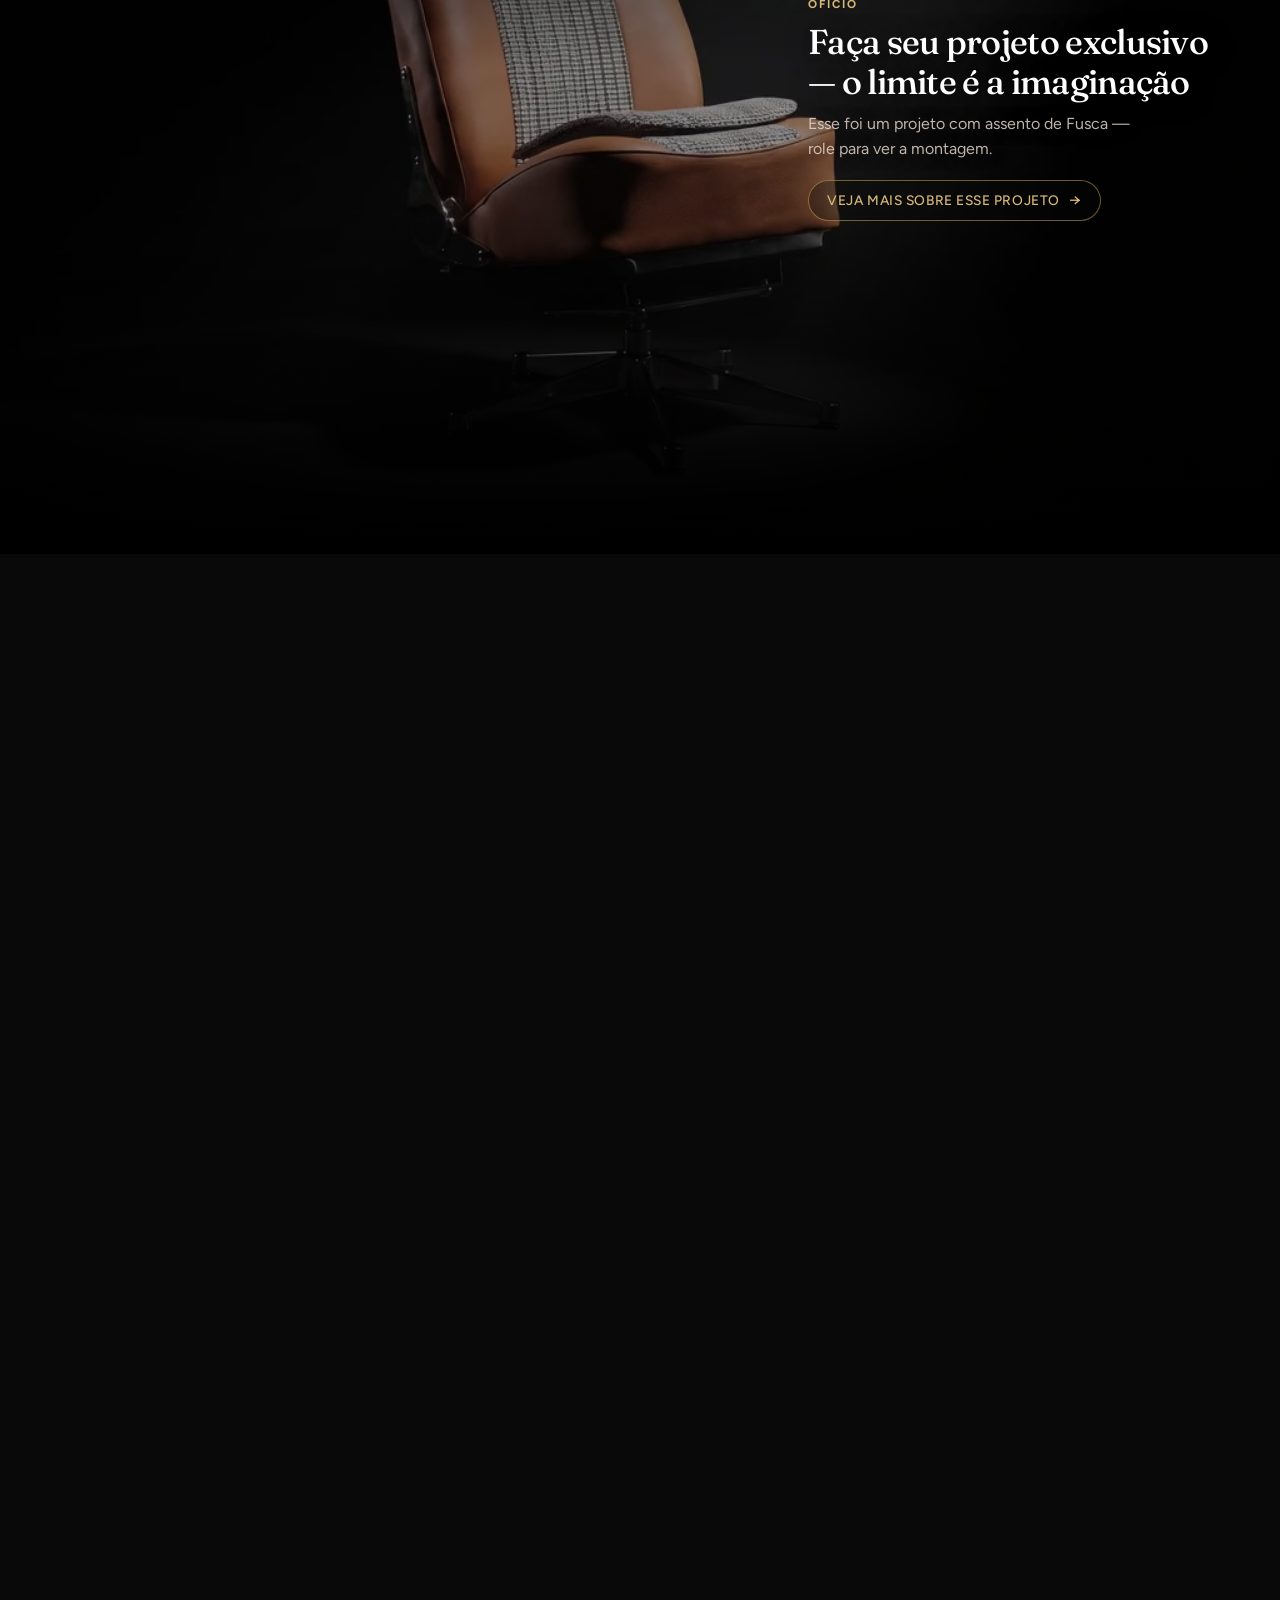
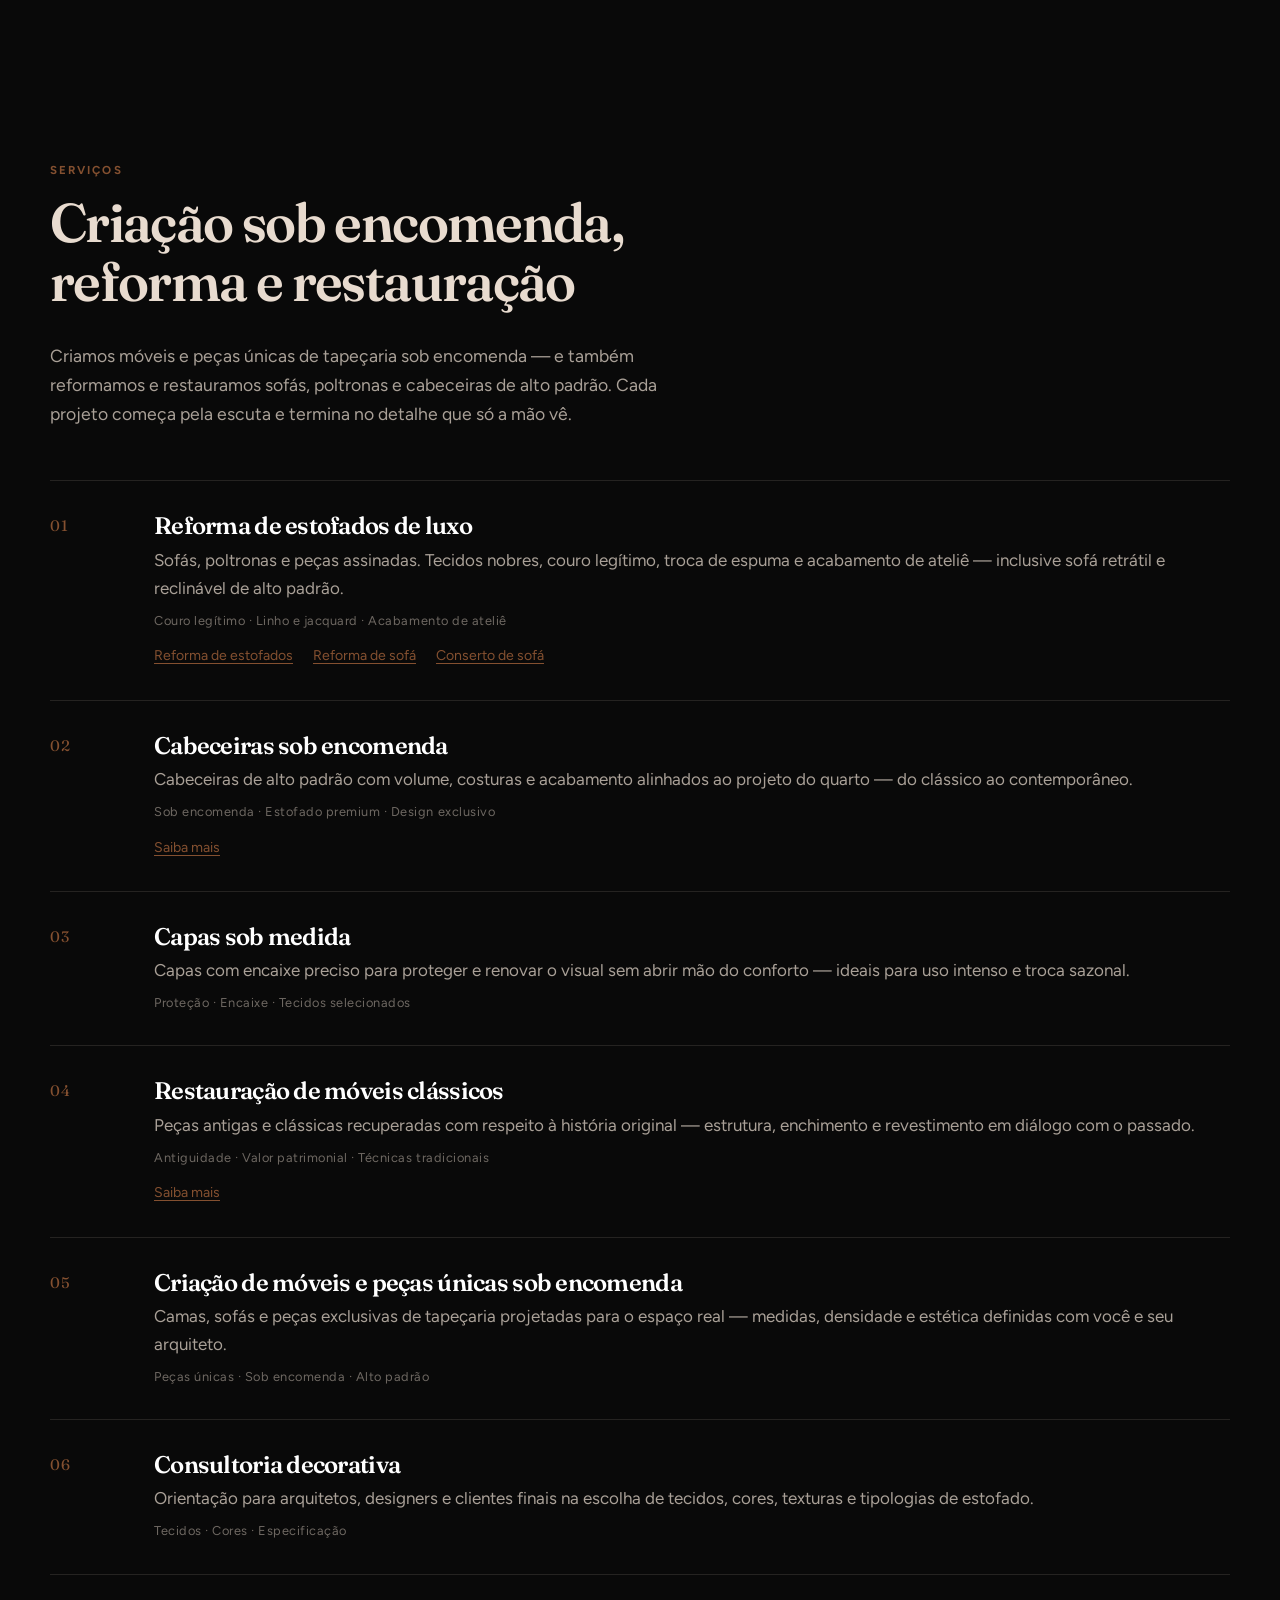
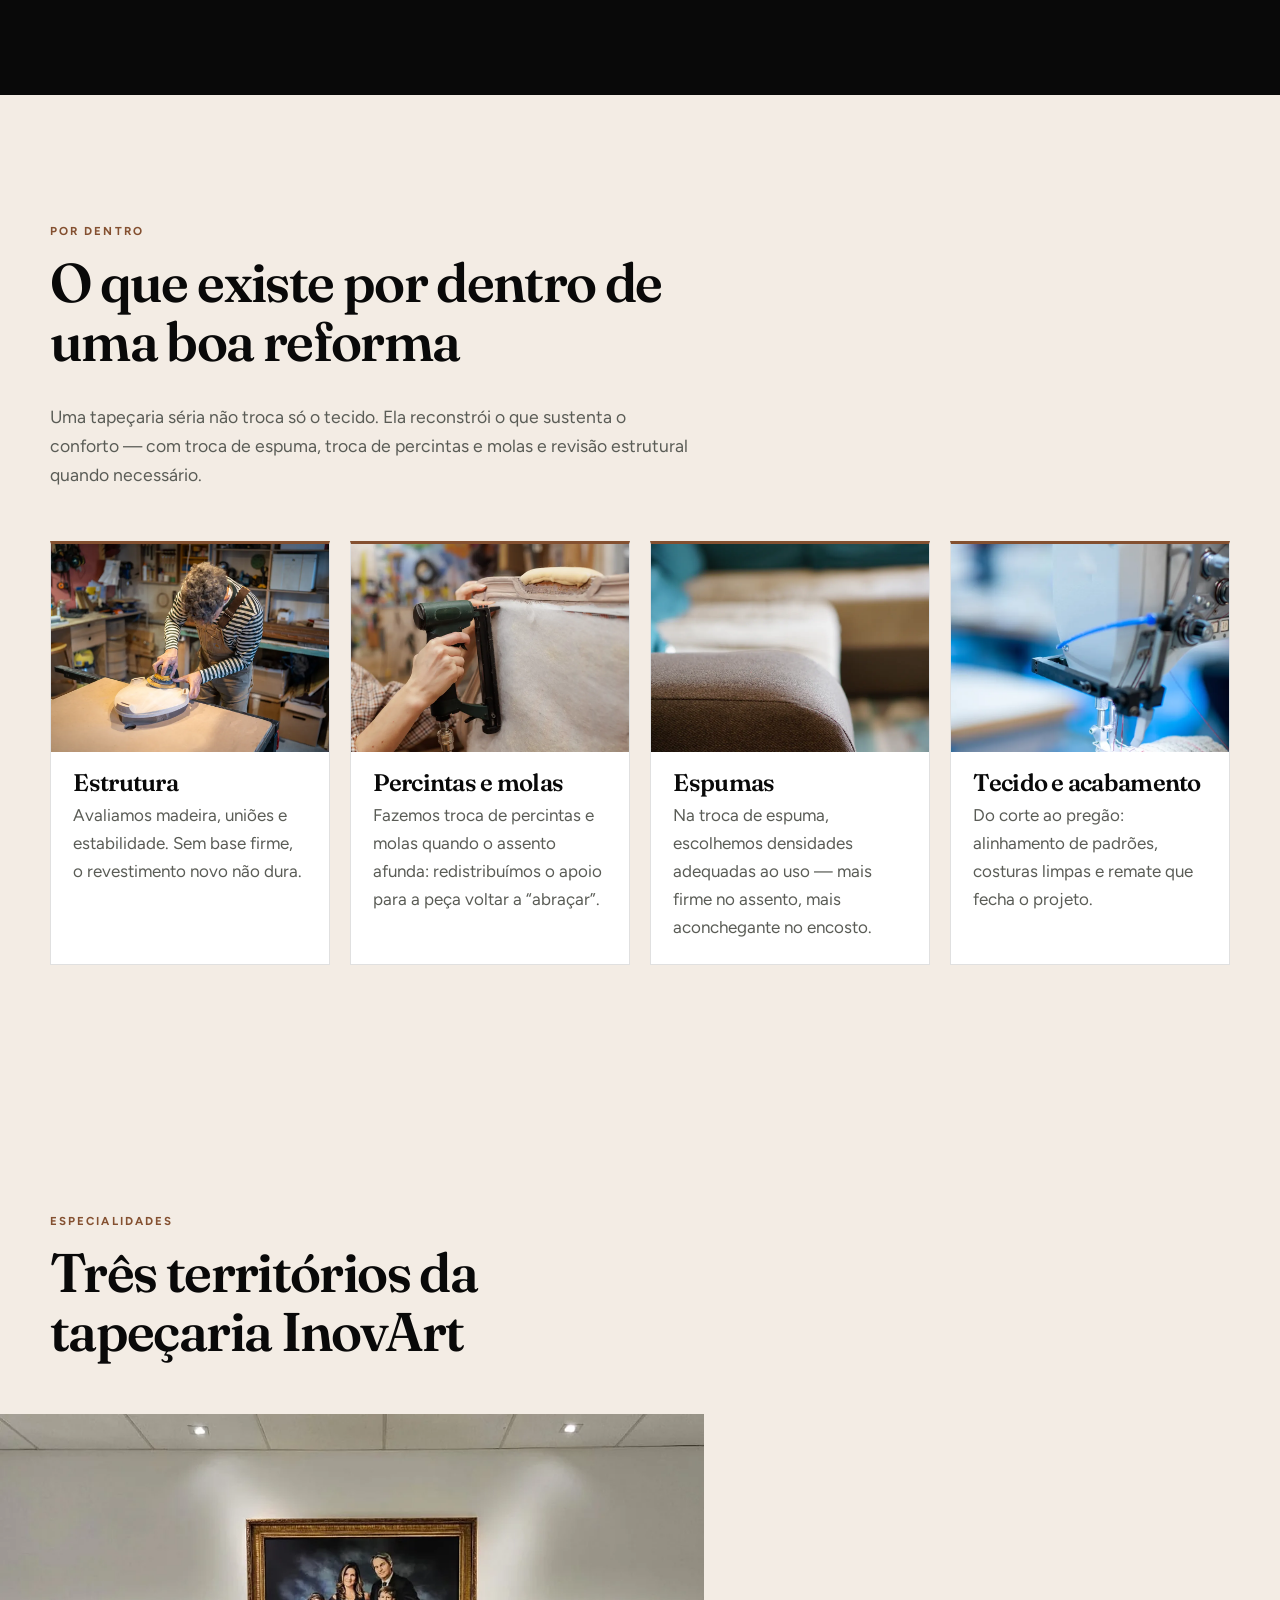
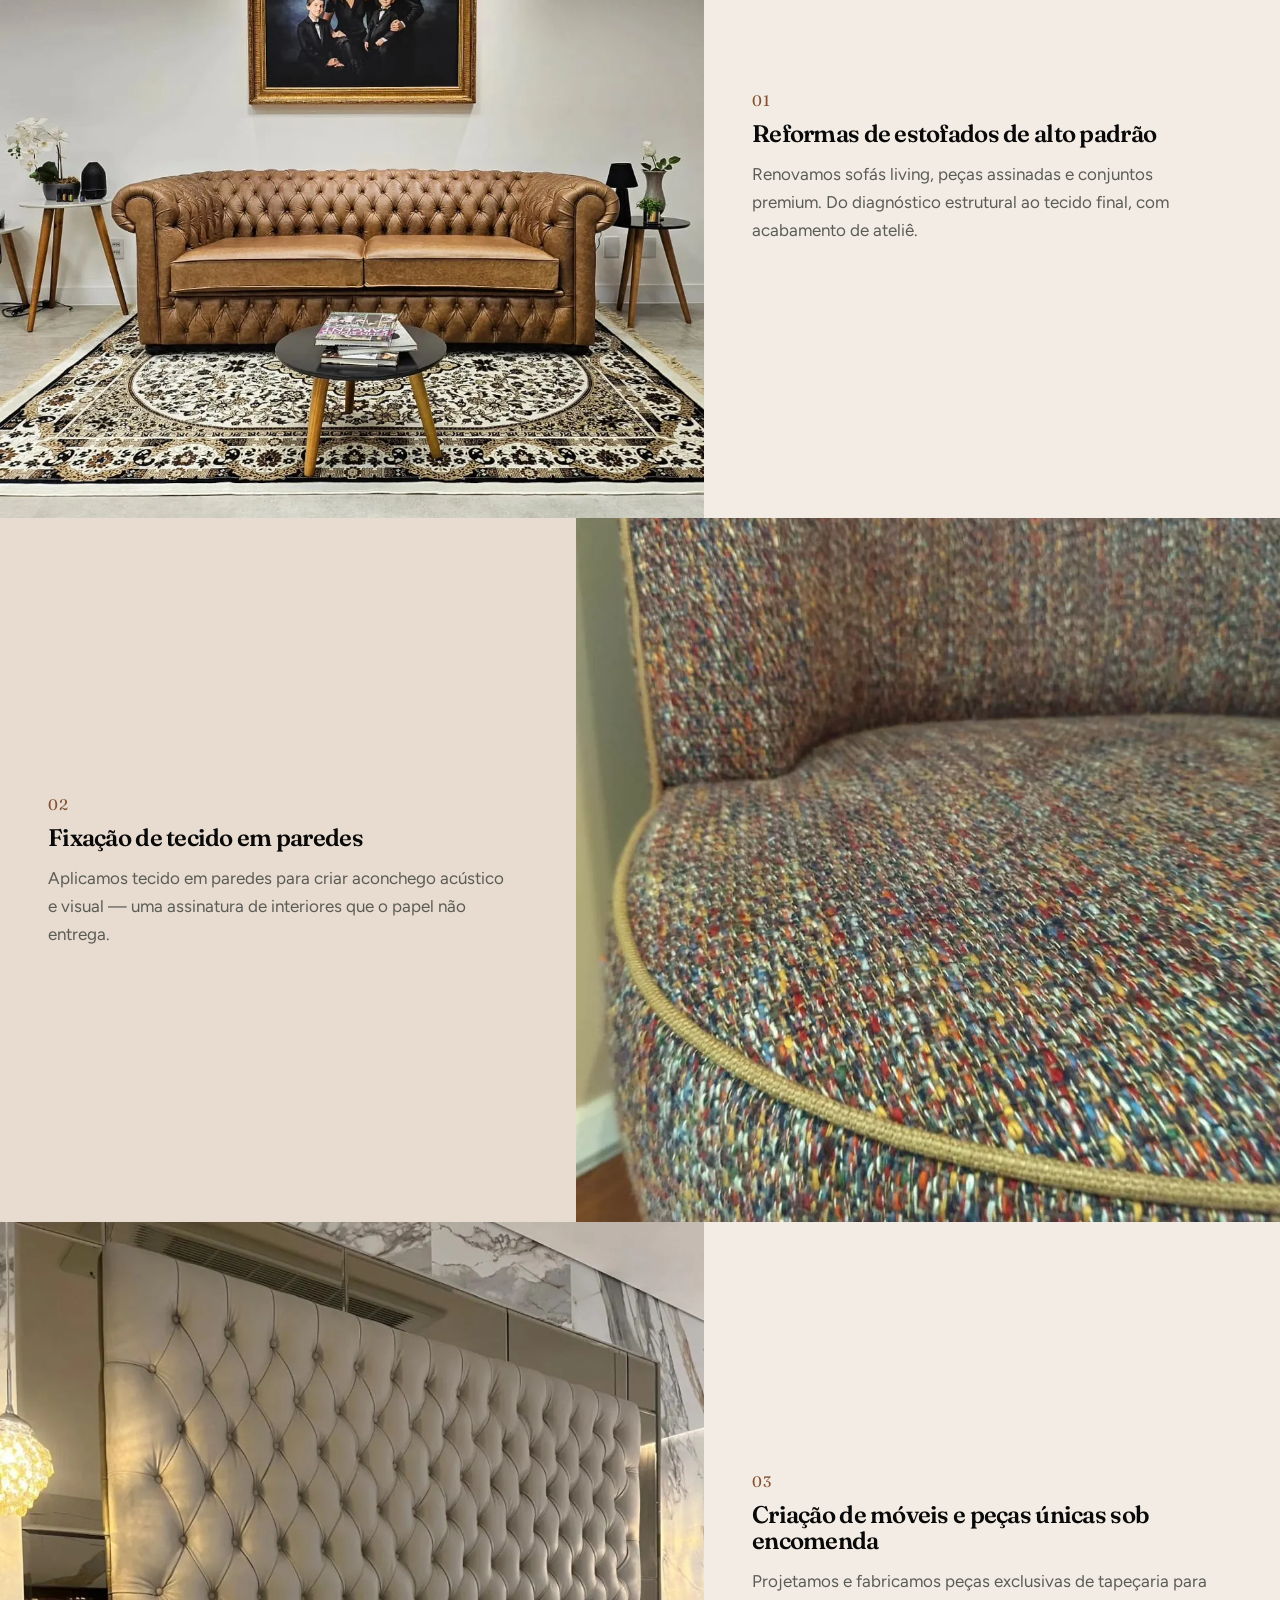
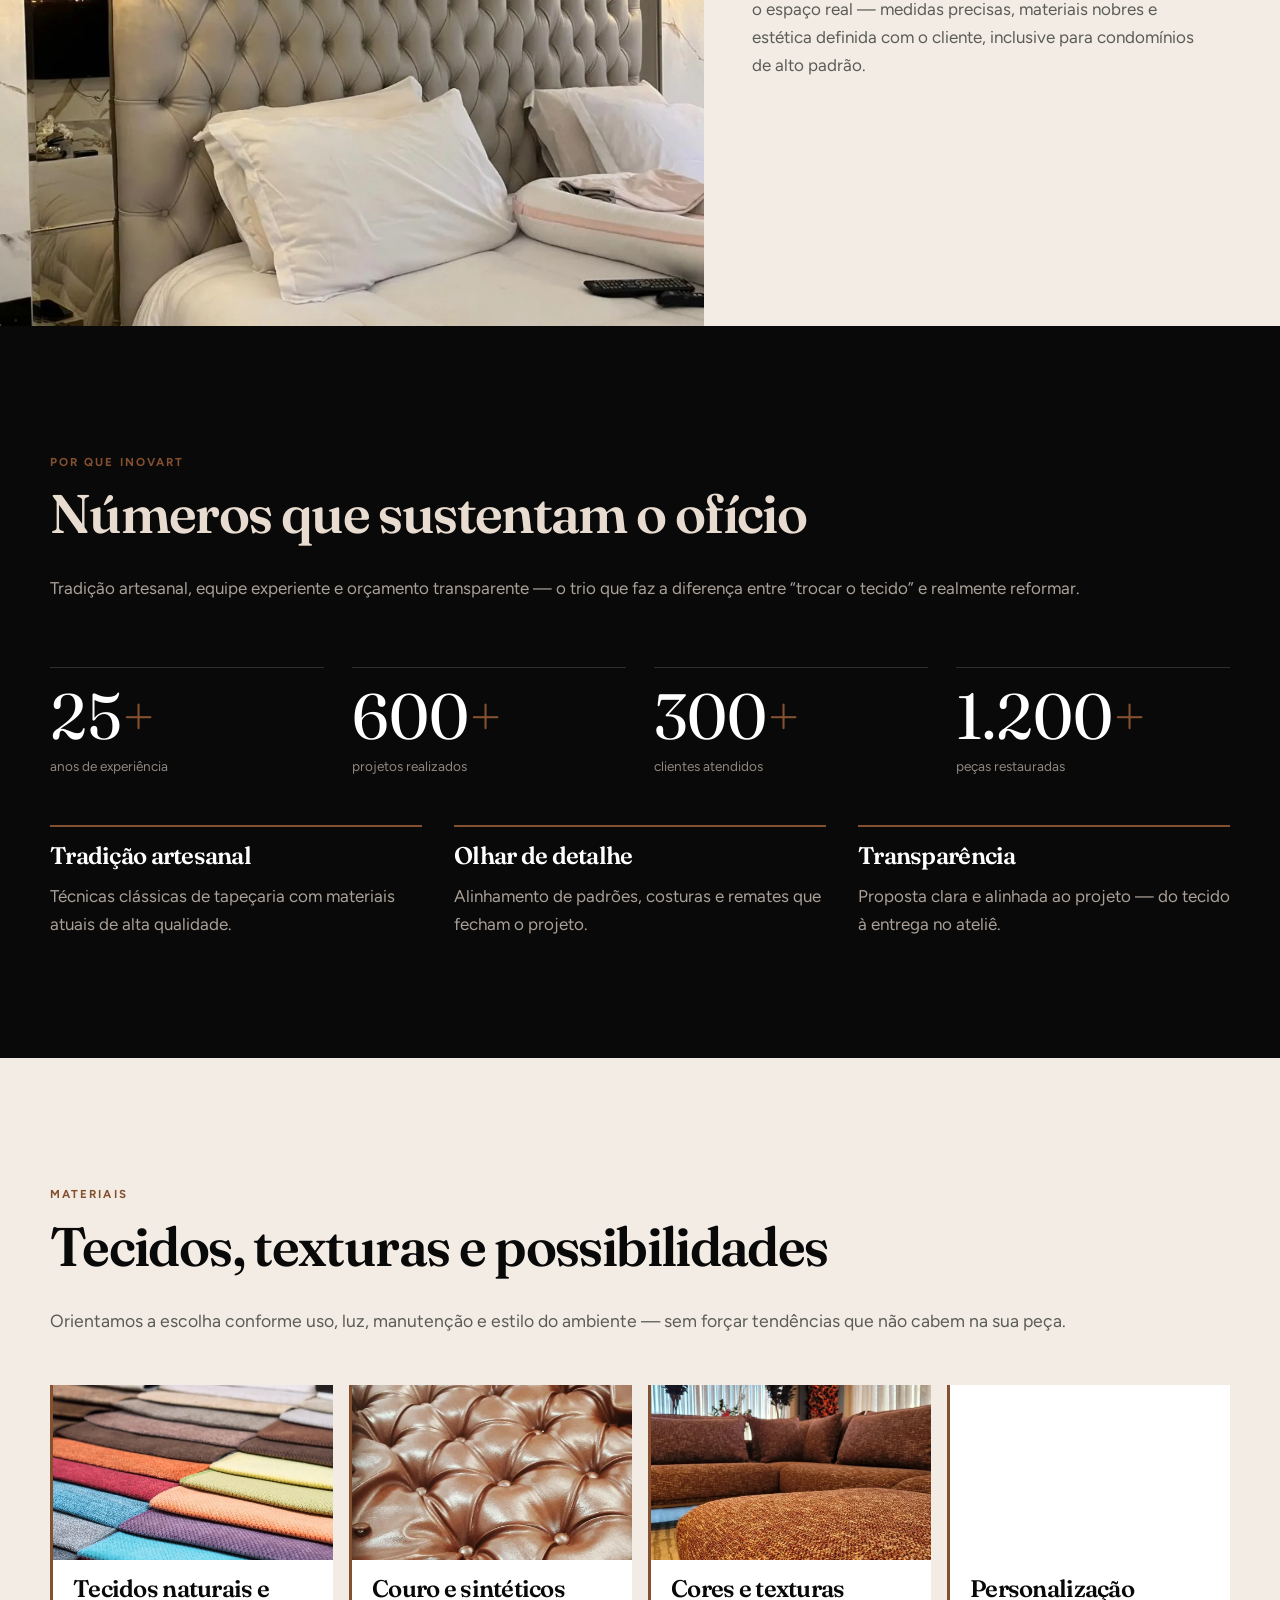
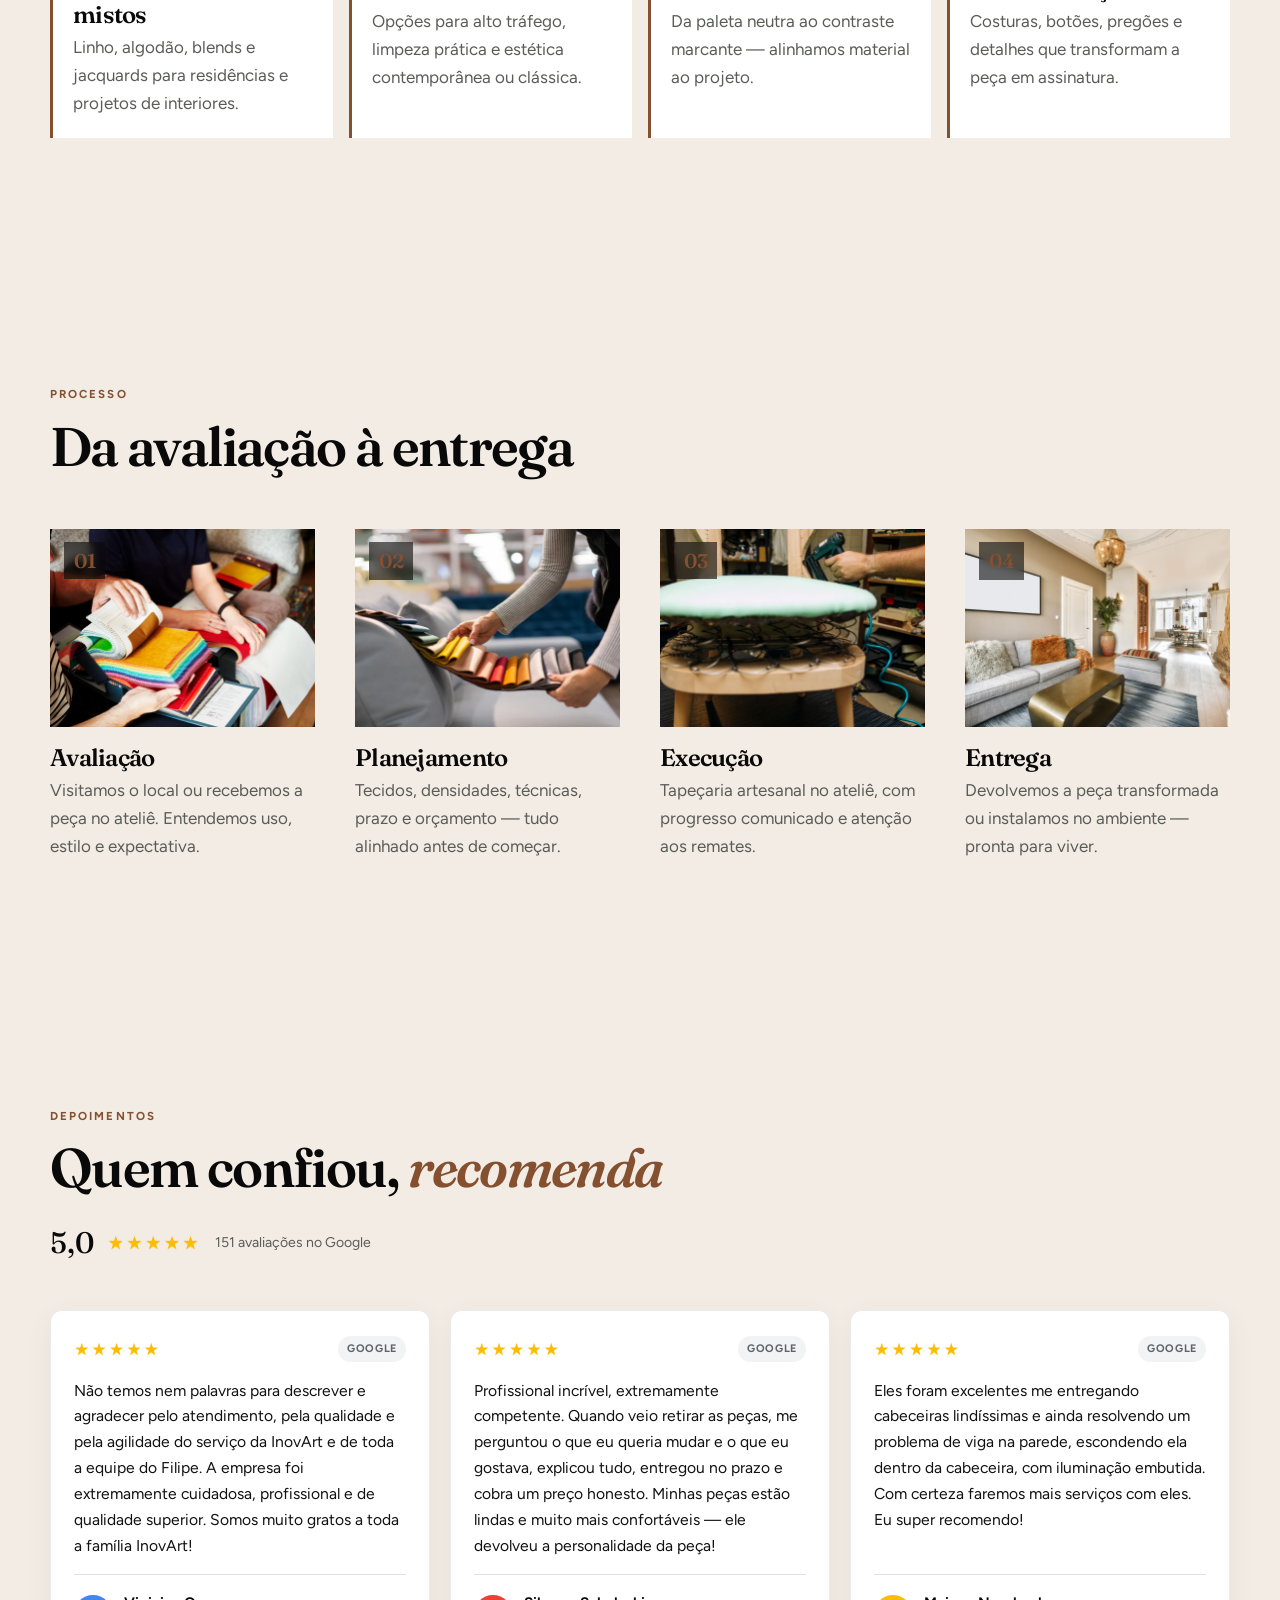
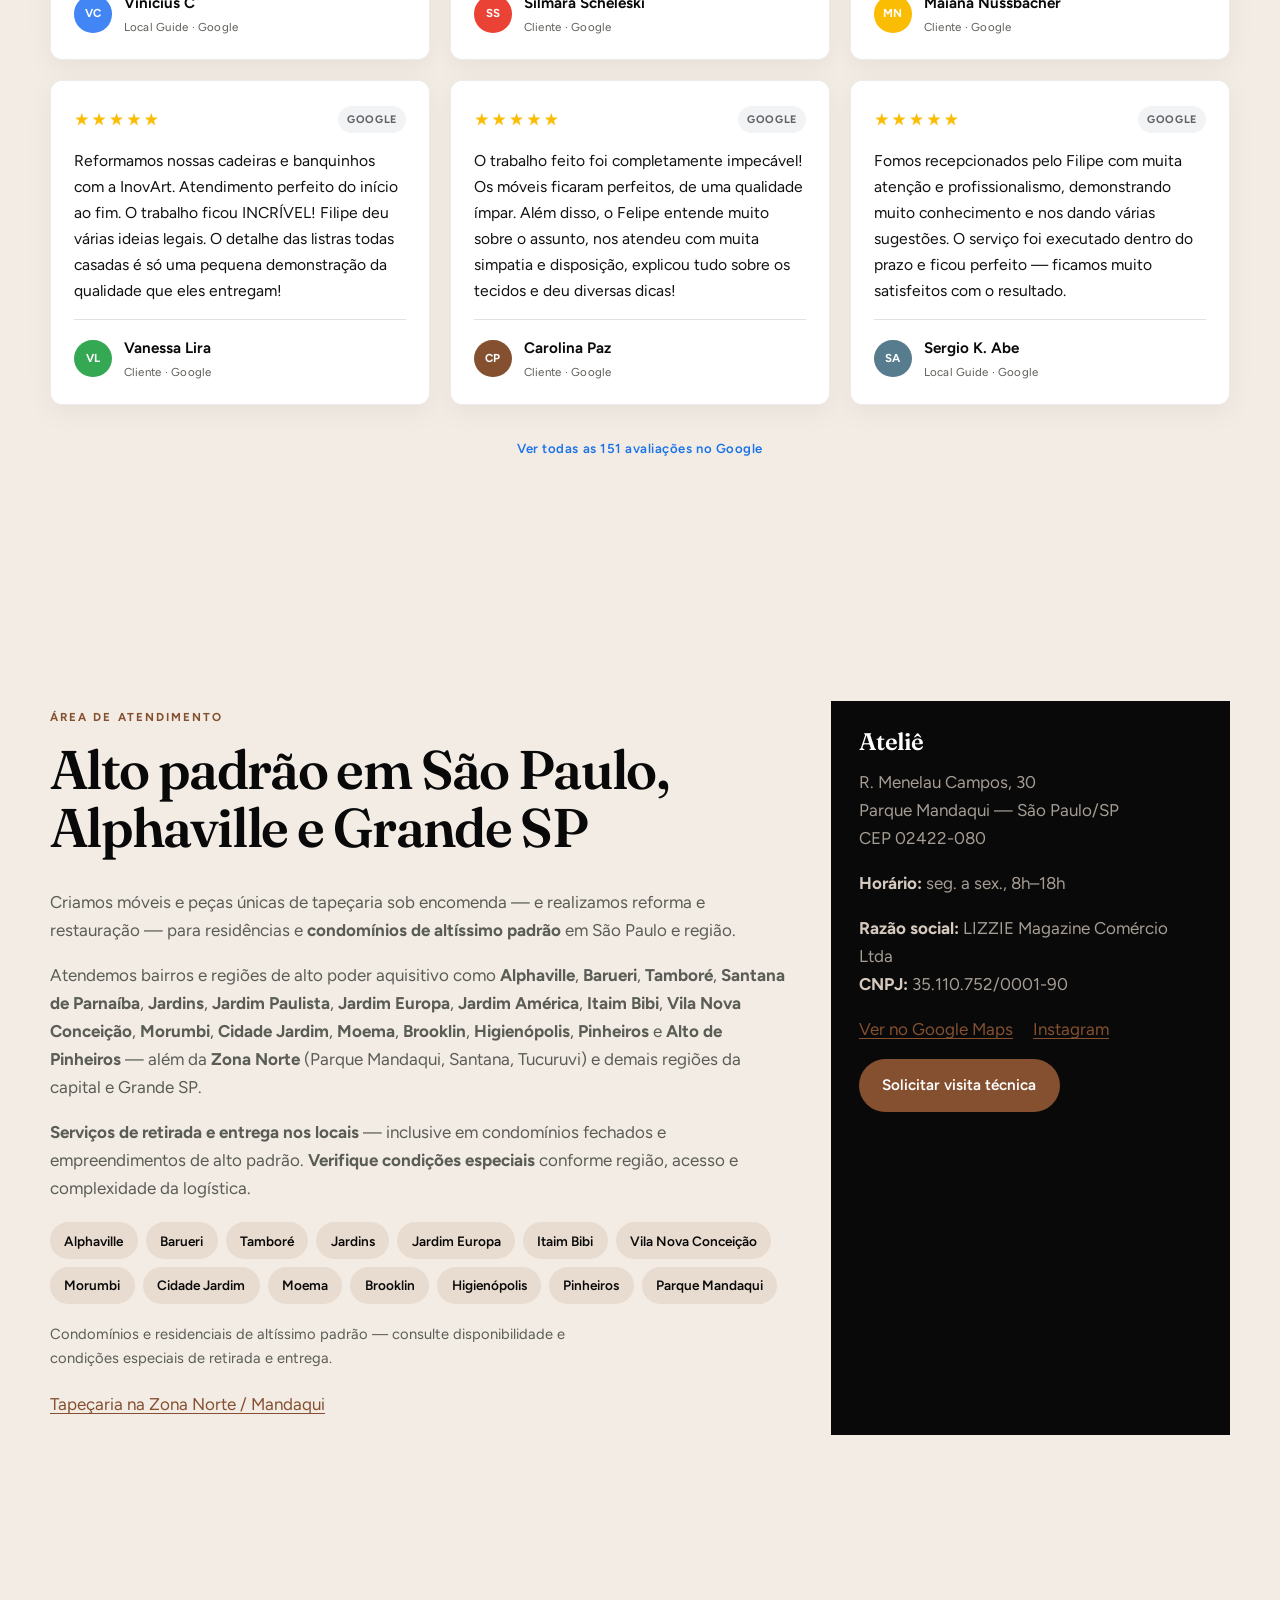
==== commit ce9875e4: "Torna vídeos do hero e invite mais resilientes ao autoplay. Evita ficar preso no poster quando o pla" ====
--- a/index.html
+++ b/index.html
@@ -353,9 +353,9 @@
     <!-- HERO -->
     <section class="hero" aria-labelledby="hero-title">
       <div class="hero-media-bg" aria-hidden="true">
-        <video class="hero-video" muted loop playsinline
+        <video class="hero-video" muted loop playsinline autoplay
           poster="assets/galeria/sofa-06.webp"
-          preload="none">
+          preload="metadata">
           <source src="video/video.mp4" type="video/mp4">
         </video>
       </div>
@@ -1000,12 +1000,12 @@
     <section class="assemble" id="montagem" aria-labelledby="montagem-title">
       <div class="assemble-sticky">
         <canvas class="assemble-canvas" width="1280" height="720" aria-hidden="true"></canvas>
-        <img class="assemble-fallback" src="assets/montagem/frame-001.webp" alt="Poltrona em vista explodida se montando peça a peça" width="1280" height="720" loading="lazy" decoding="async" fetchpriority="low">
+        <img class="assemble-fallback" src="assets/montagem/frame-001.webp" alt="Poltrona em vista explodida se montando peça a peça" width="1280" height="720" loading="eager" decoding="async">
         <div class="assemble-veil" aria-hidden="true"></div>
         <div class="assemble-copy">
           <p class="eyebrow">Ofício</p>
           <h2 id="montagem-title">Faça seu projeto exclusivo — o limite é a imaginação</h2>
-          <p>Esse foi um projeto com assento de Fusca.</p>
+          <p>Esse foi um projeto com assento de Fusca — role para ver a montagem.</p>
           <button type="button" class="assemble-cta" data-project-gallery="assets/fusca/manifest.json" aria-haspopup="dialog">
             Veja mais sobre esse projeto
           </button>
@@ -1588,7 +1588,7 @@
     <!-- CONVITE FINAL COM VÍDEO -->
     <section class="section project-invite" id="projeto" aria-labelledby="invite-title">
       <div class="invite-media-bg" aria-hidden="true">
-        <video class="invite-video" muted loop playsinline preload="none"
+        <video class="invite-video" muted loop playsinline autoplay preload="metadata"
           poster="assets/galeria/sofa-03.webp"
           data-autoplay-on-view>
           <source src="video/invite.mp4" type="video/mp4">
--- a/css/styles.css
+++ b/css/styles.css
@@ -1786,6 +1786,8 @@
 }
 .reveal-clip.is-visible { clip-path: inset(0 0 0 0); }
 
+/* Testadores: se vídeos/animação parecerem estáticos, desligar
+   "Reduzir movimento" / Animation effects no SO — este bloco é proposital. */
 @media (prefers-reduced-motion: reduce) {
   html { scroll-behavior: auto; }
   .reveal, .hero-anim, .hero-mask .hero-anim {
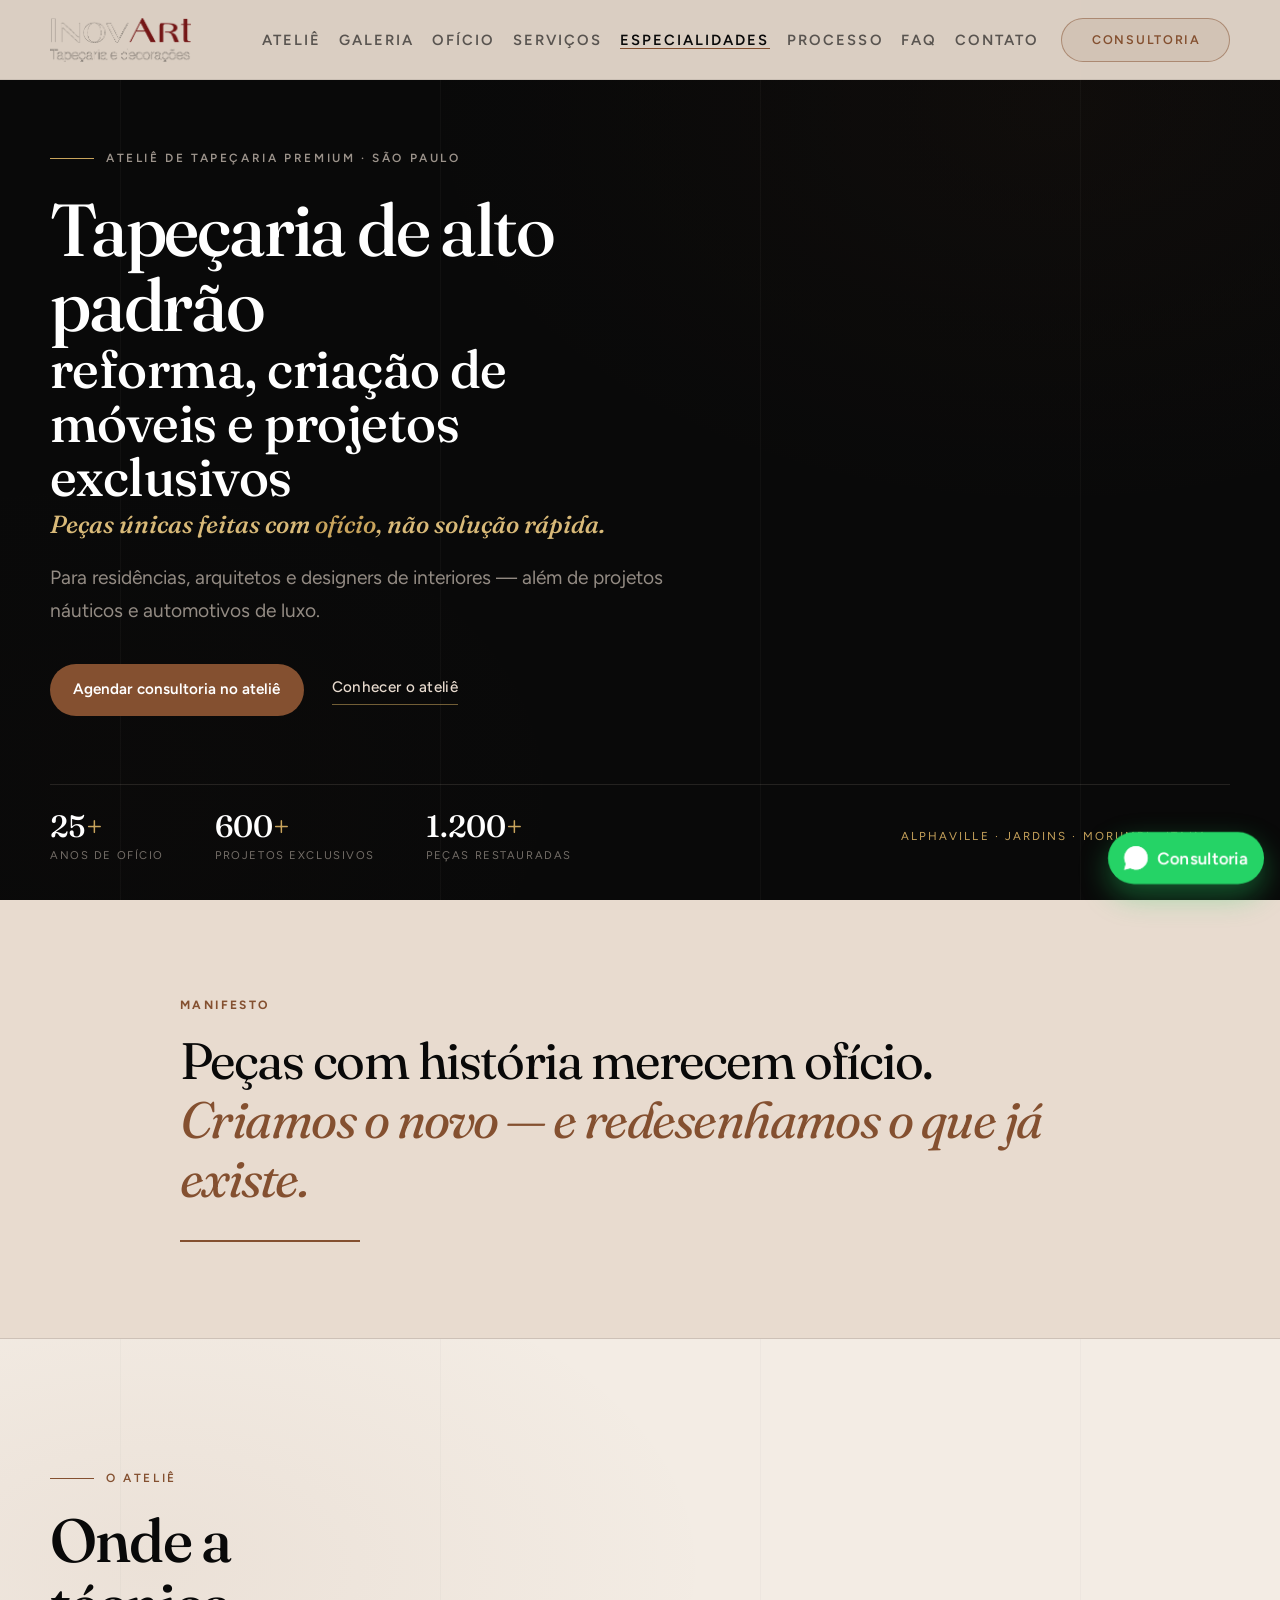
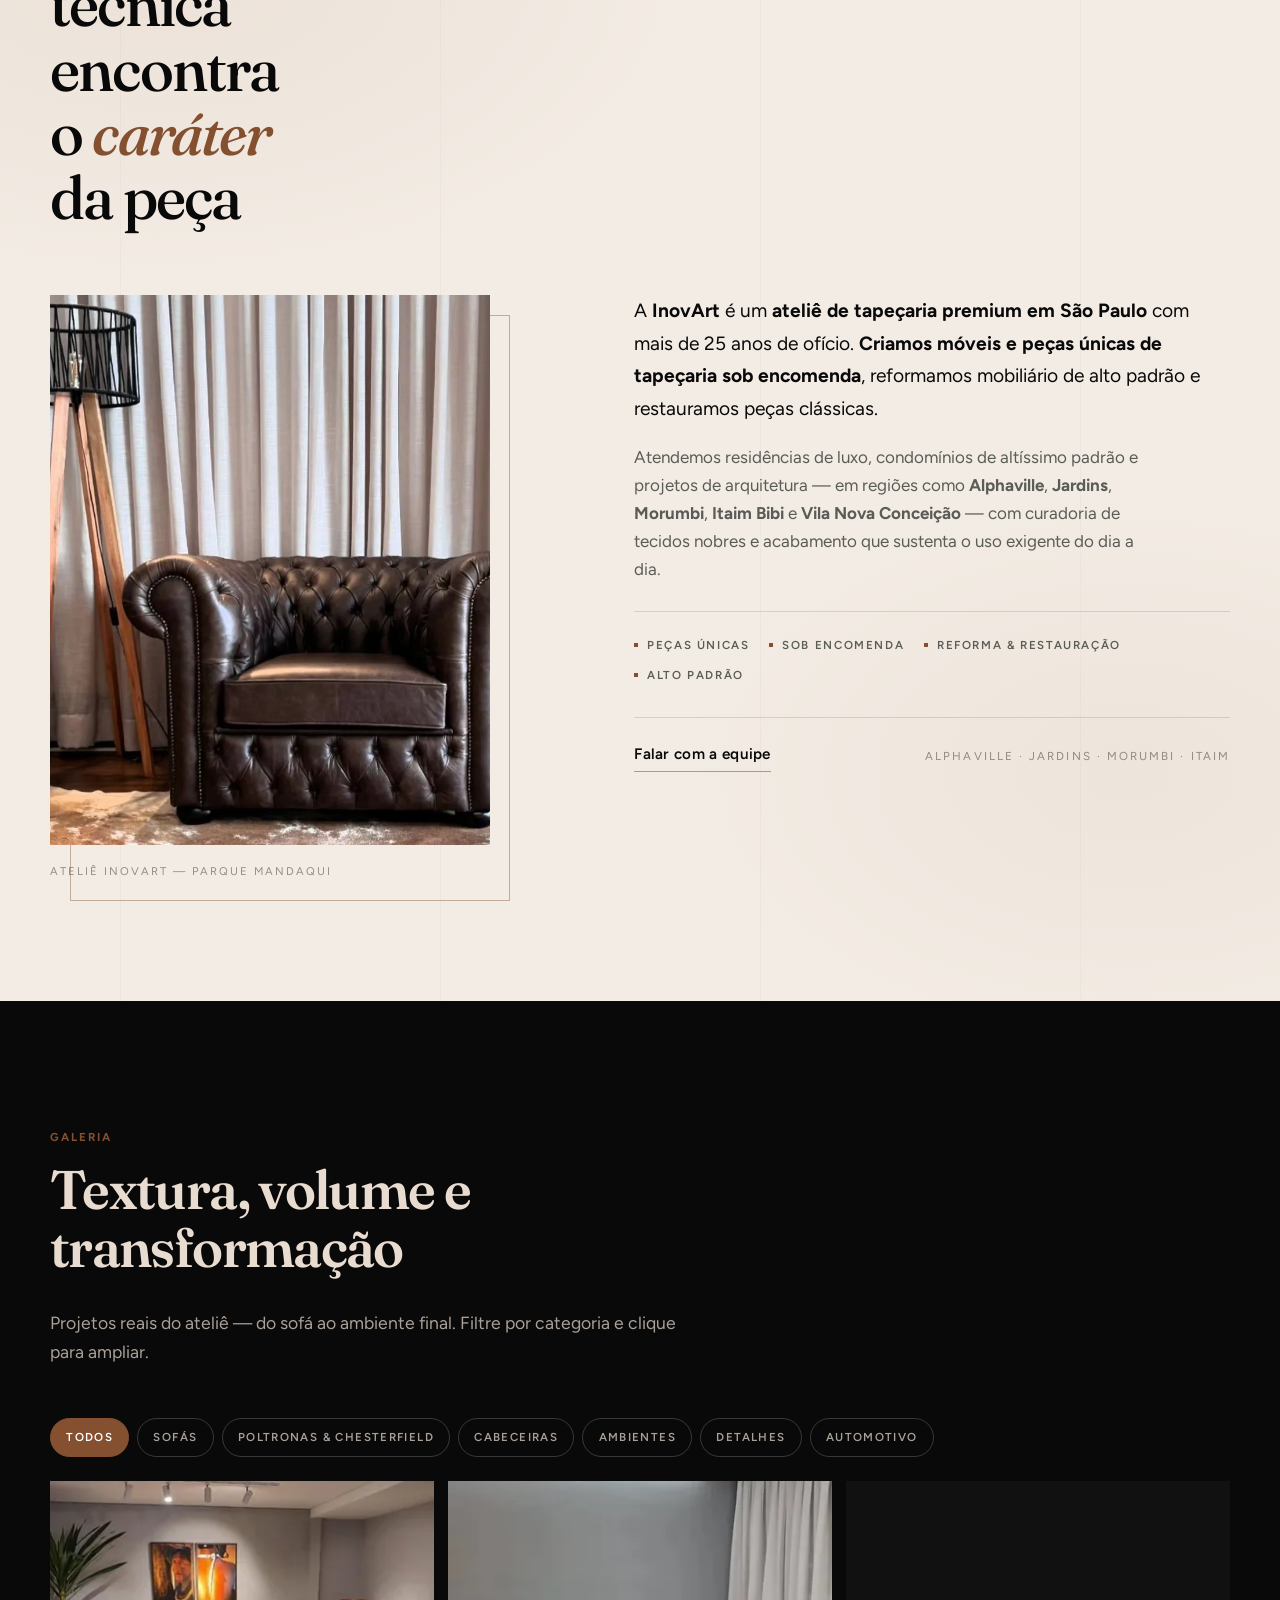
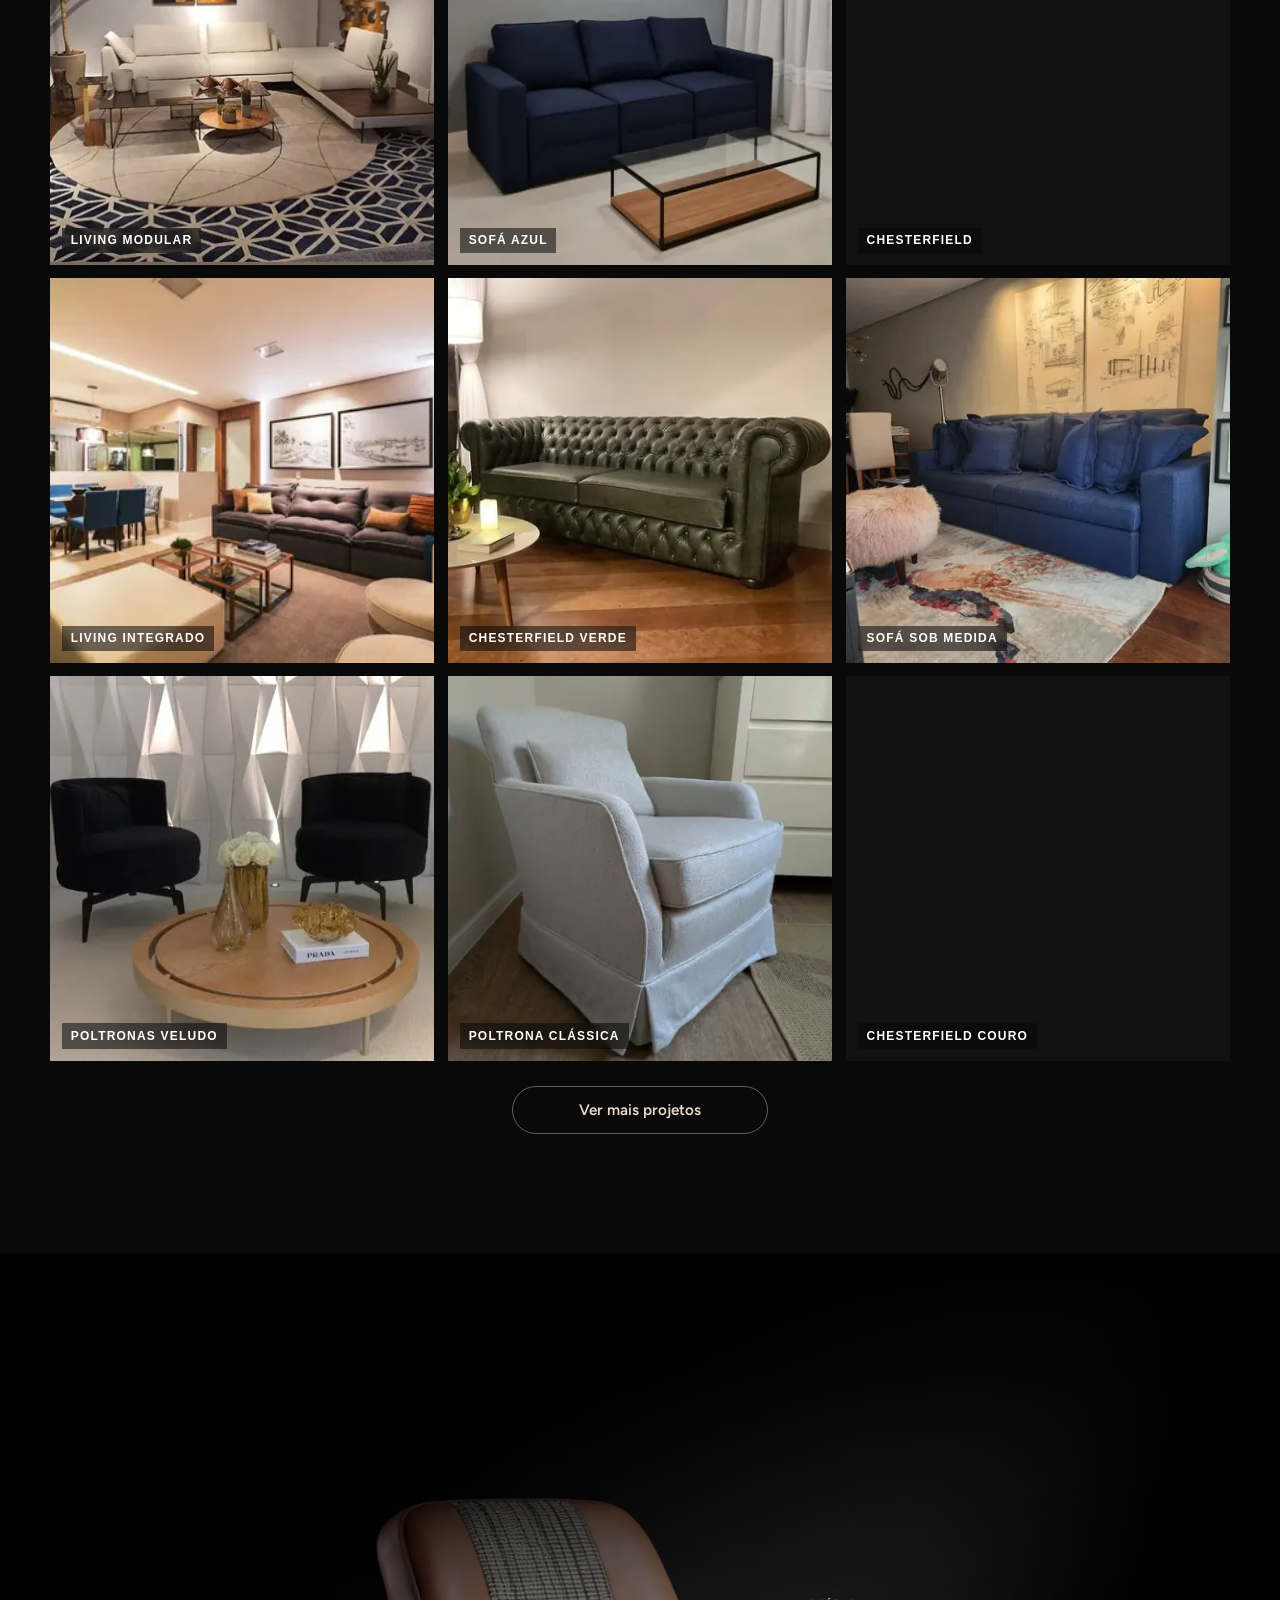
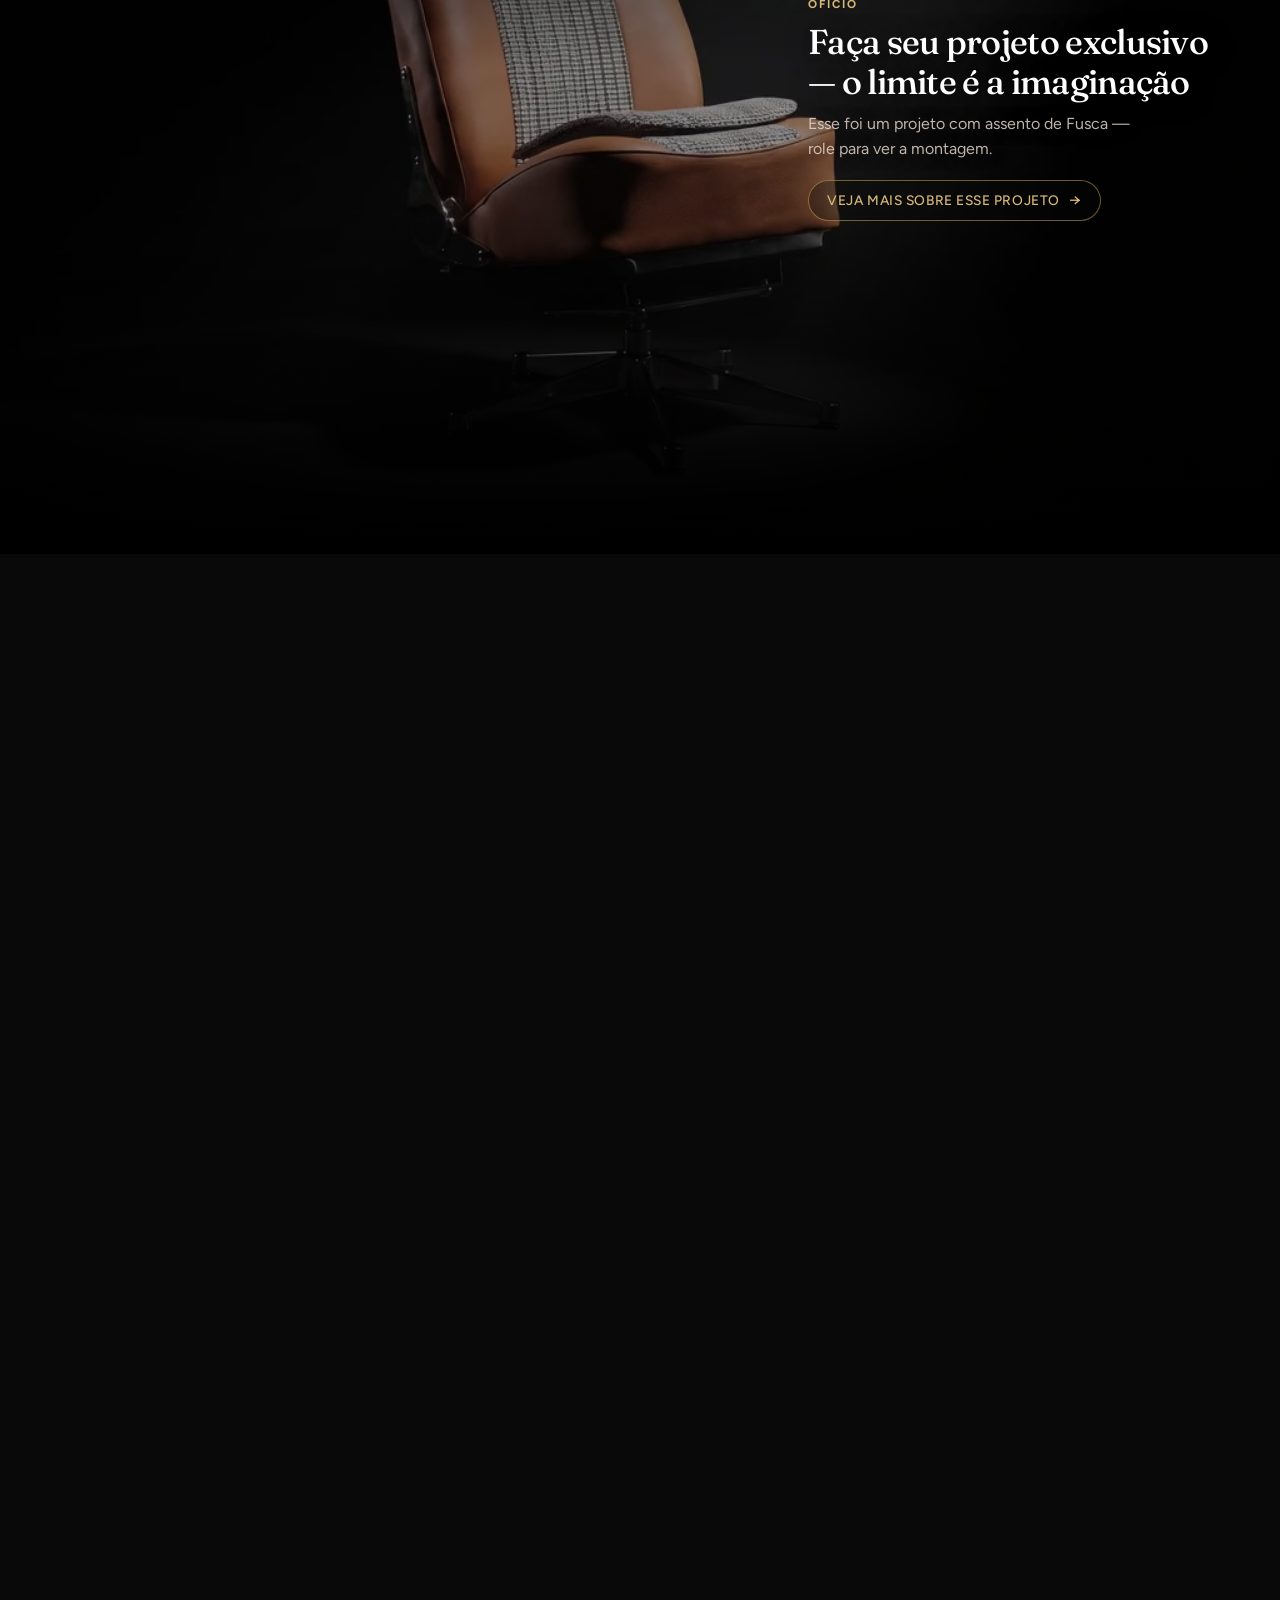
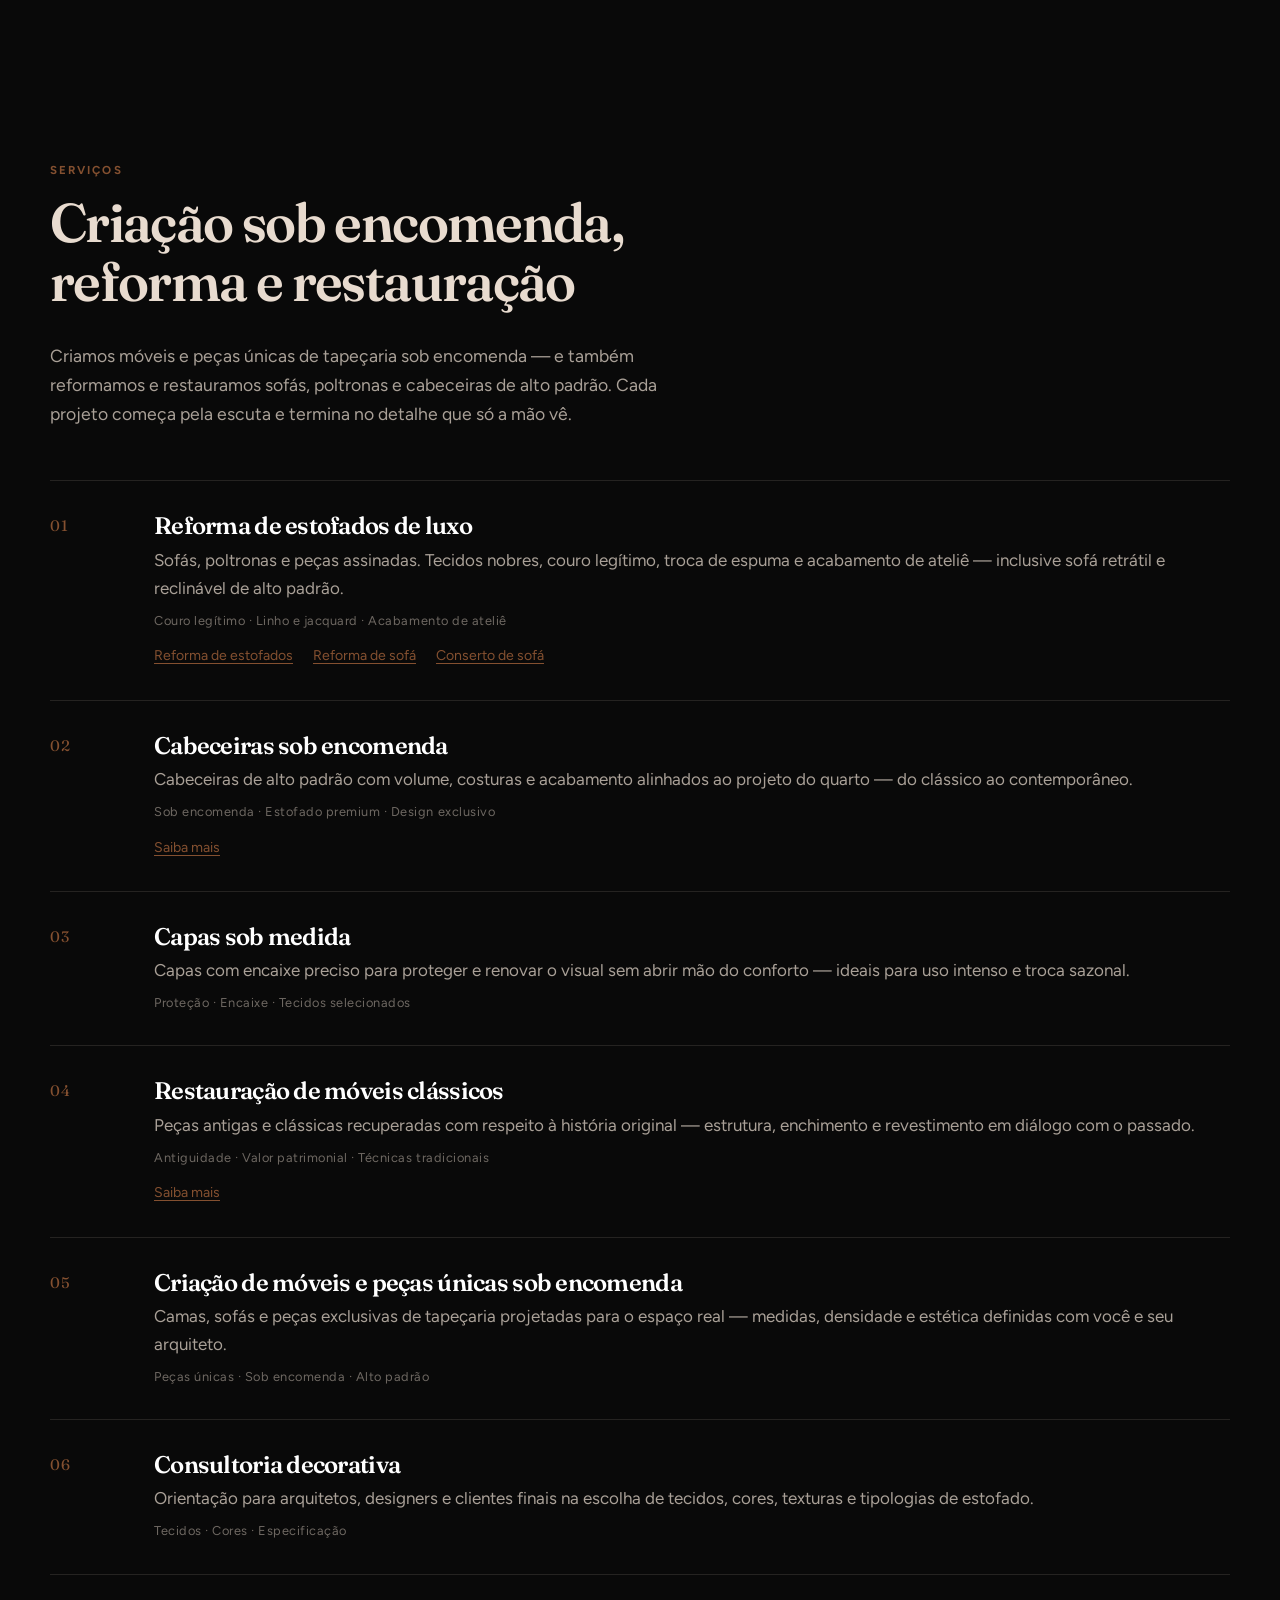
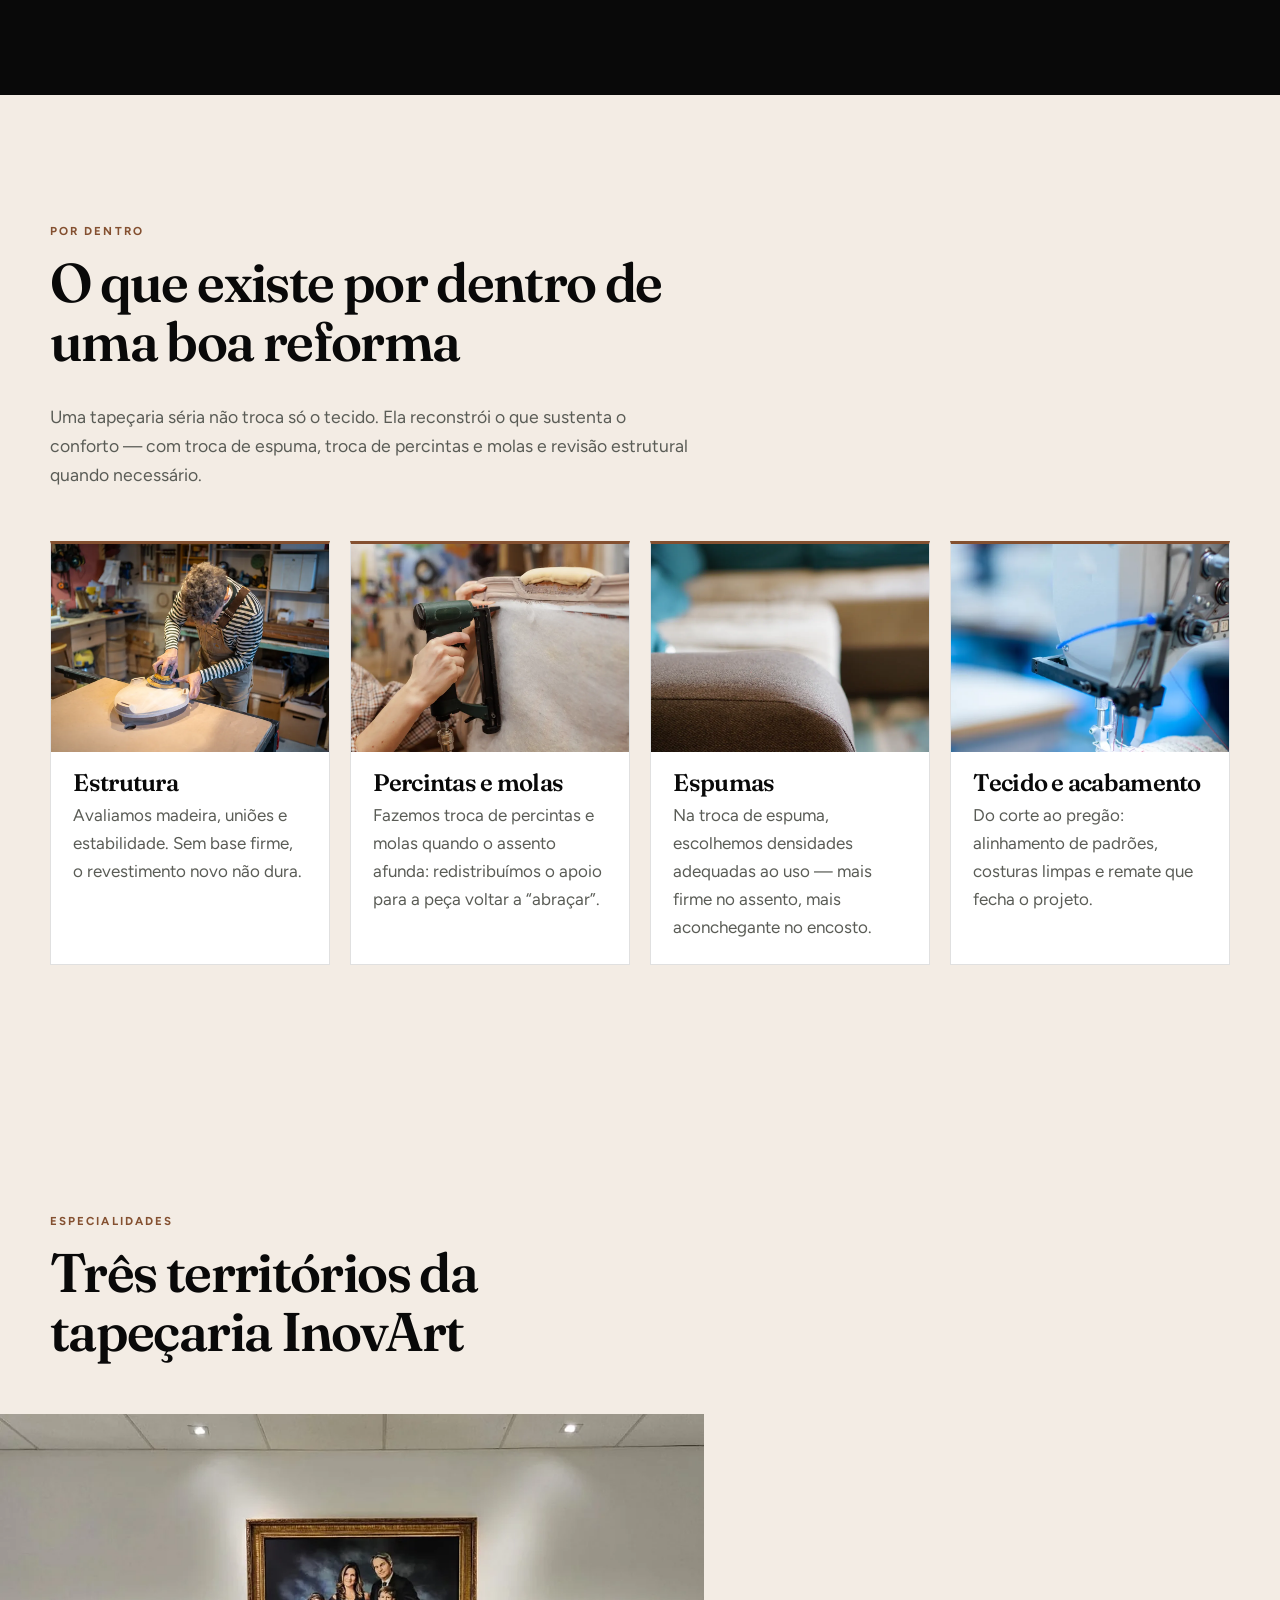
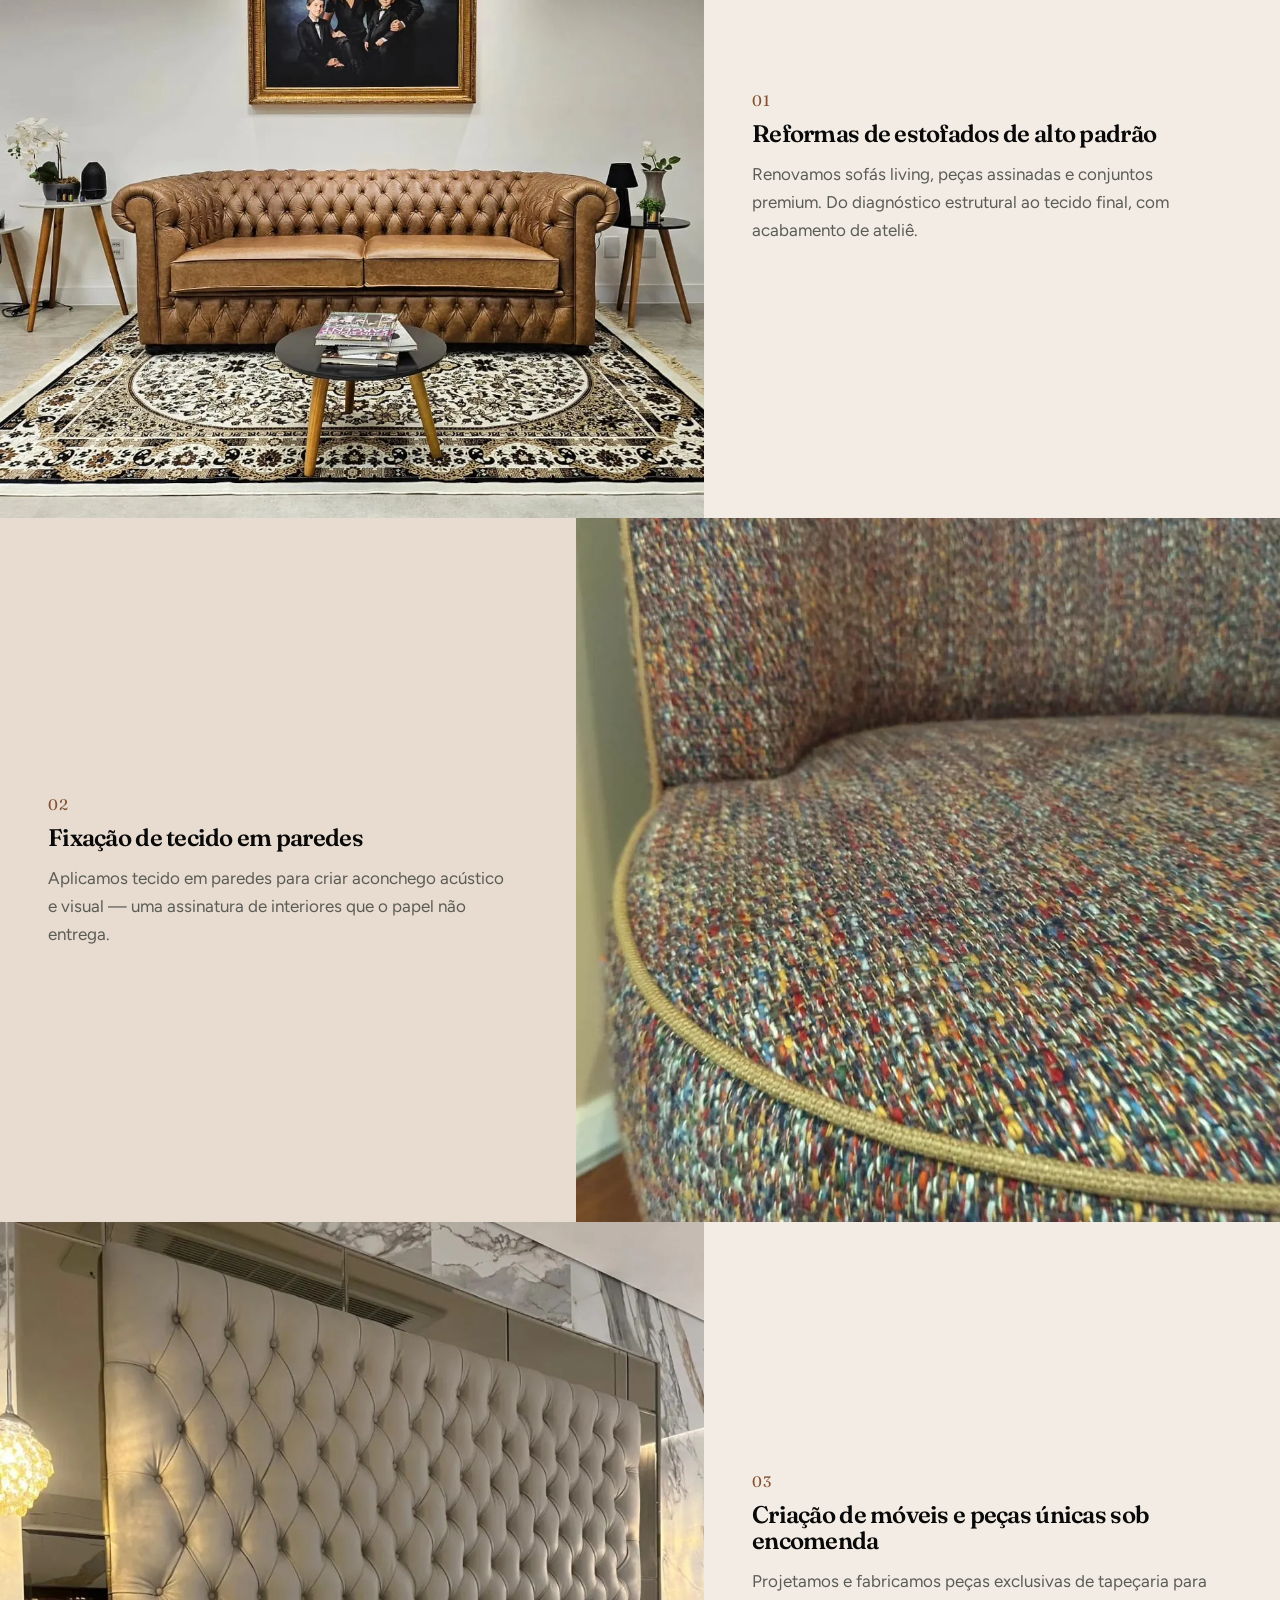
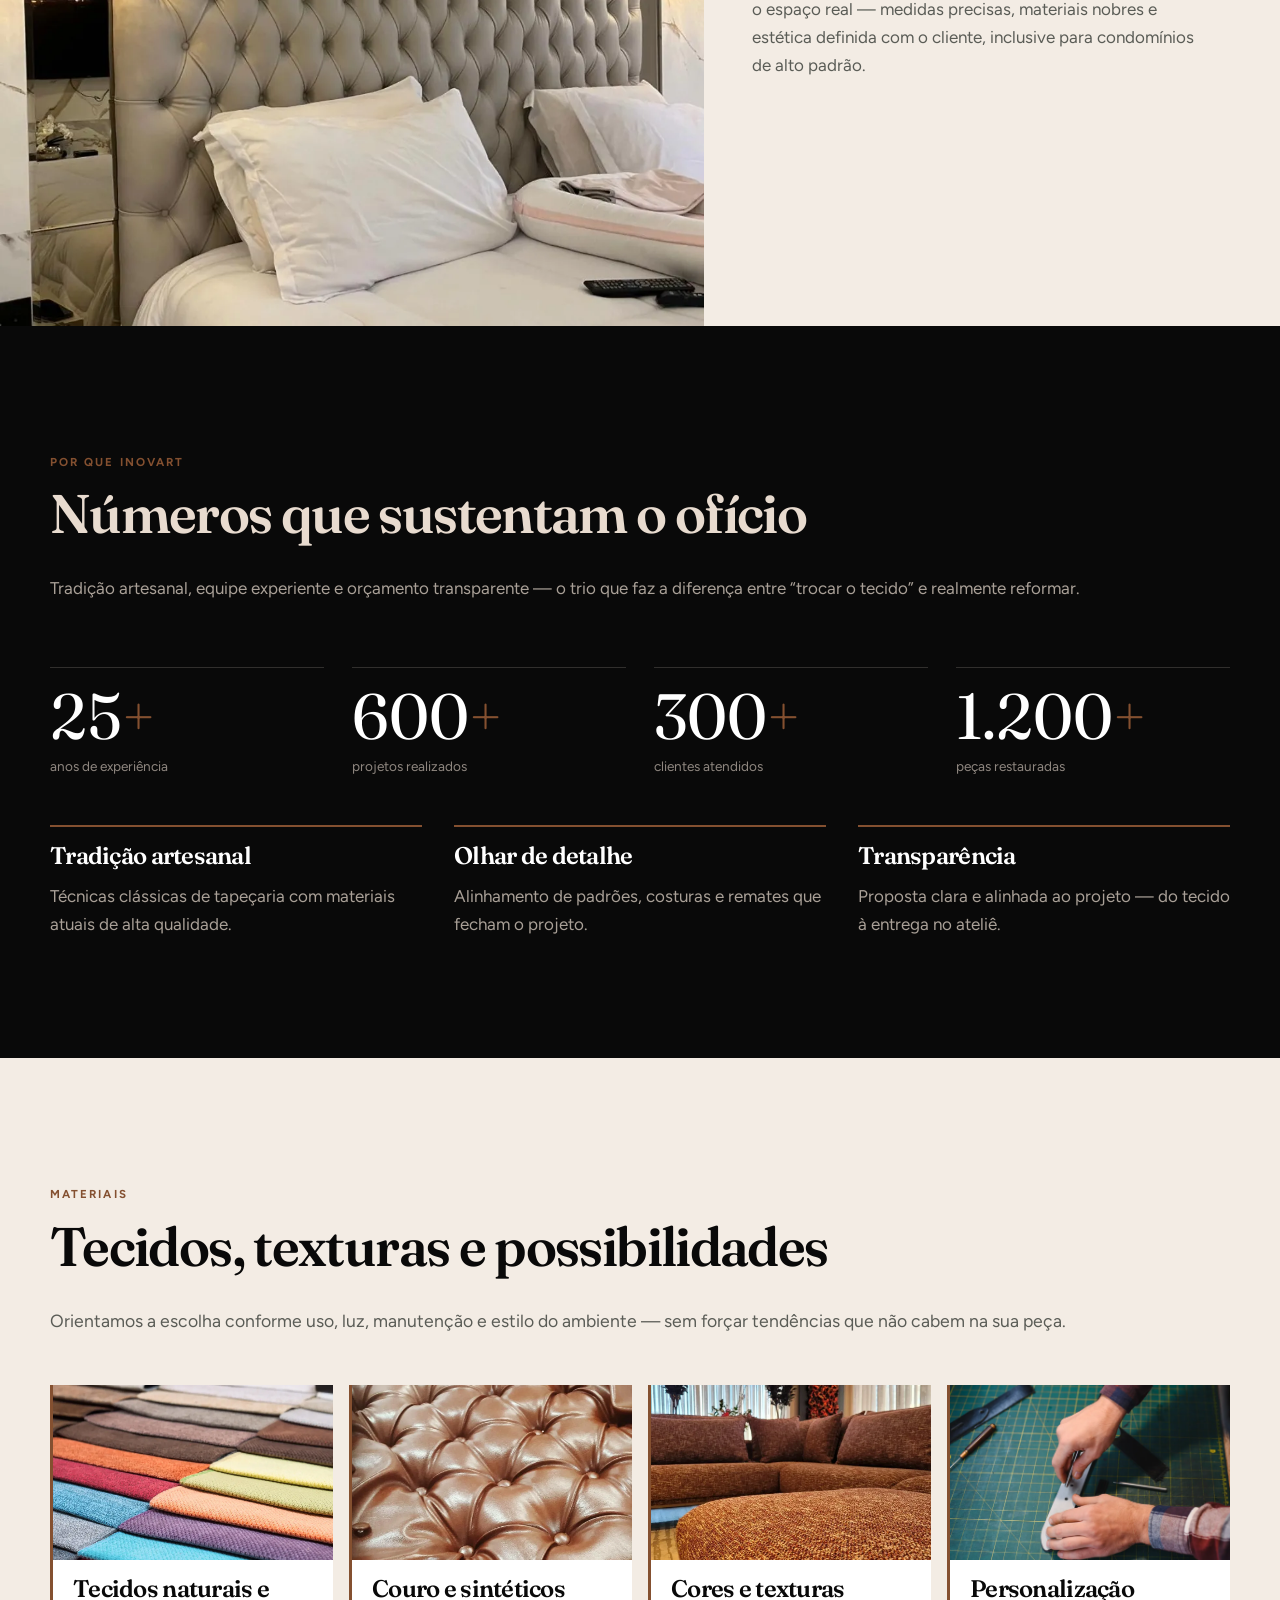
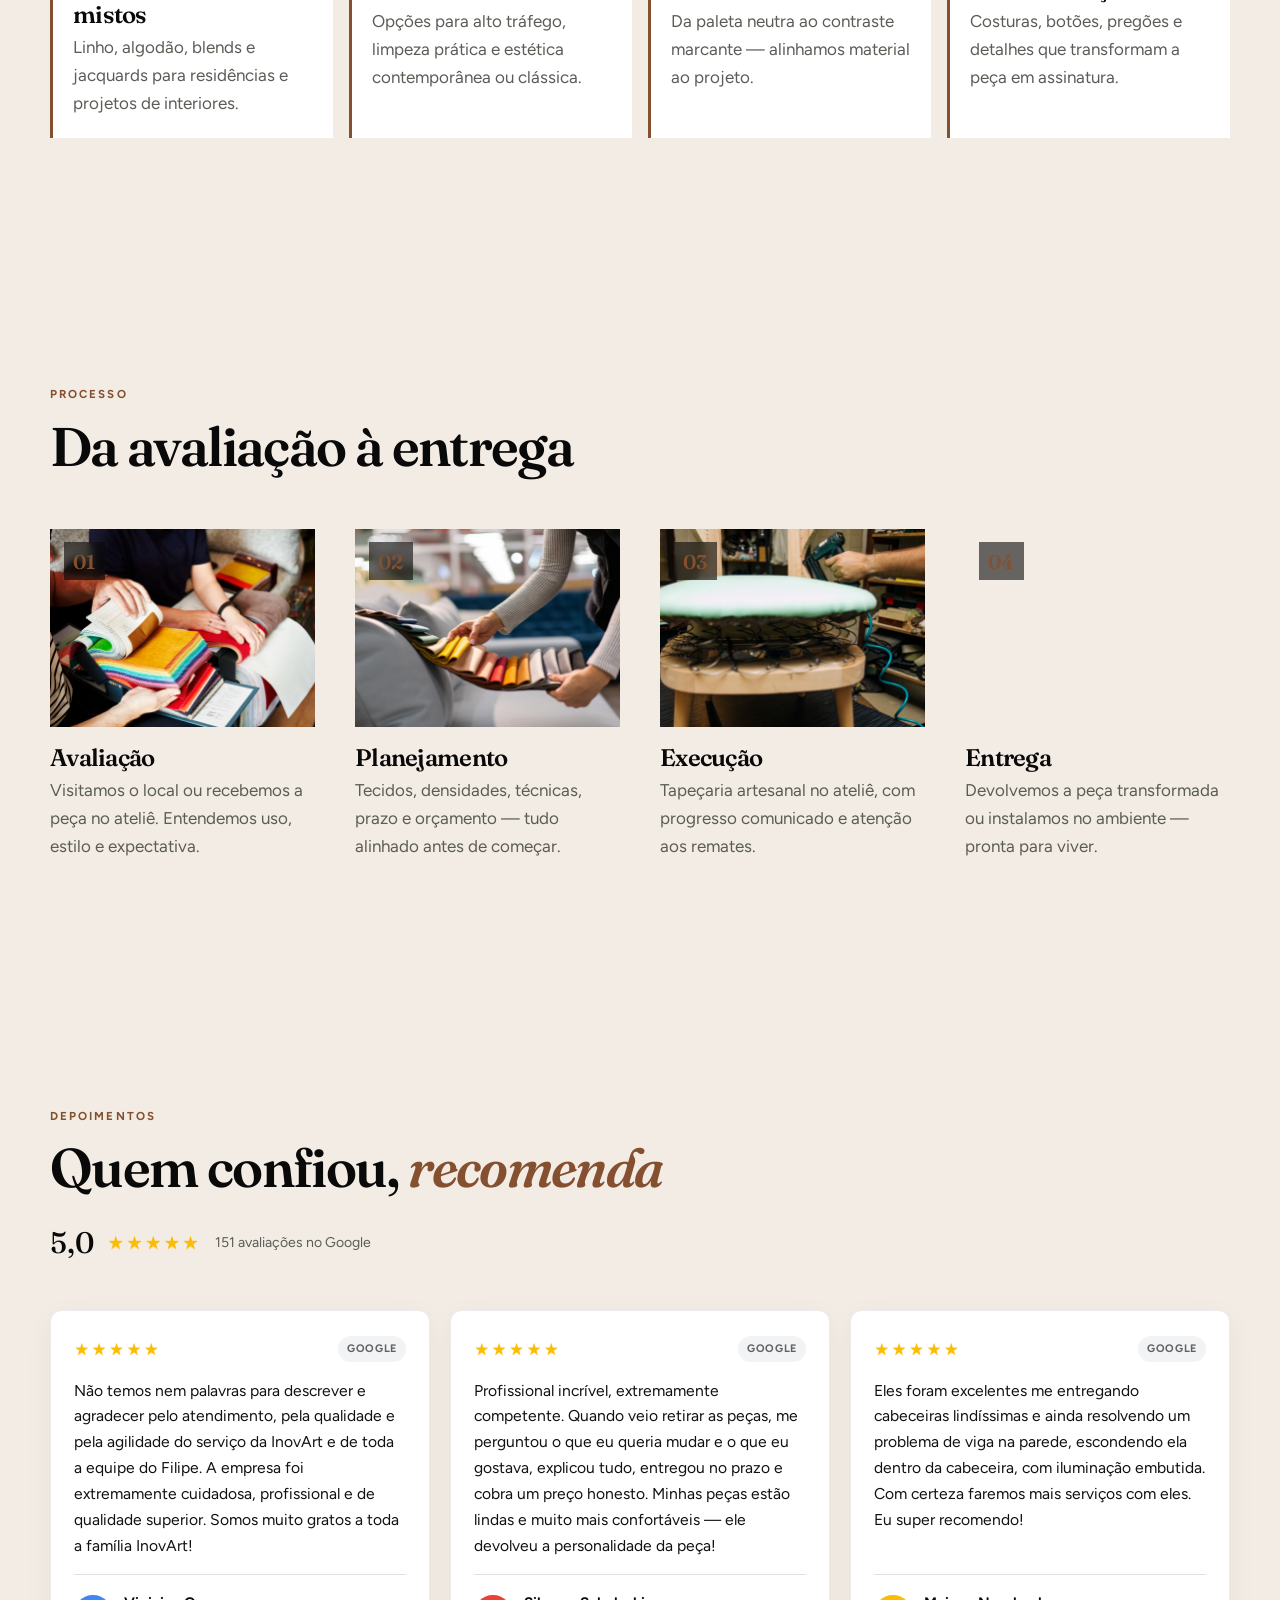
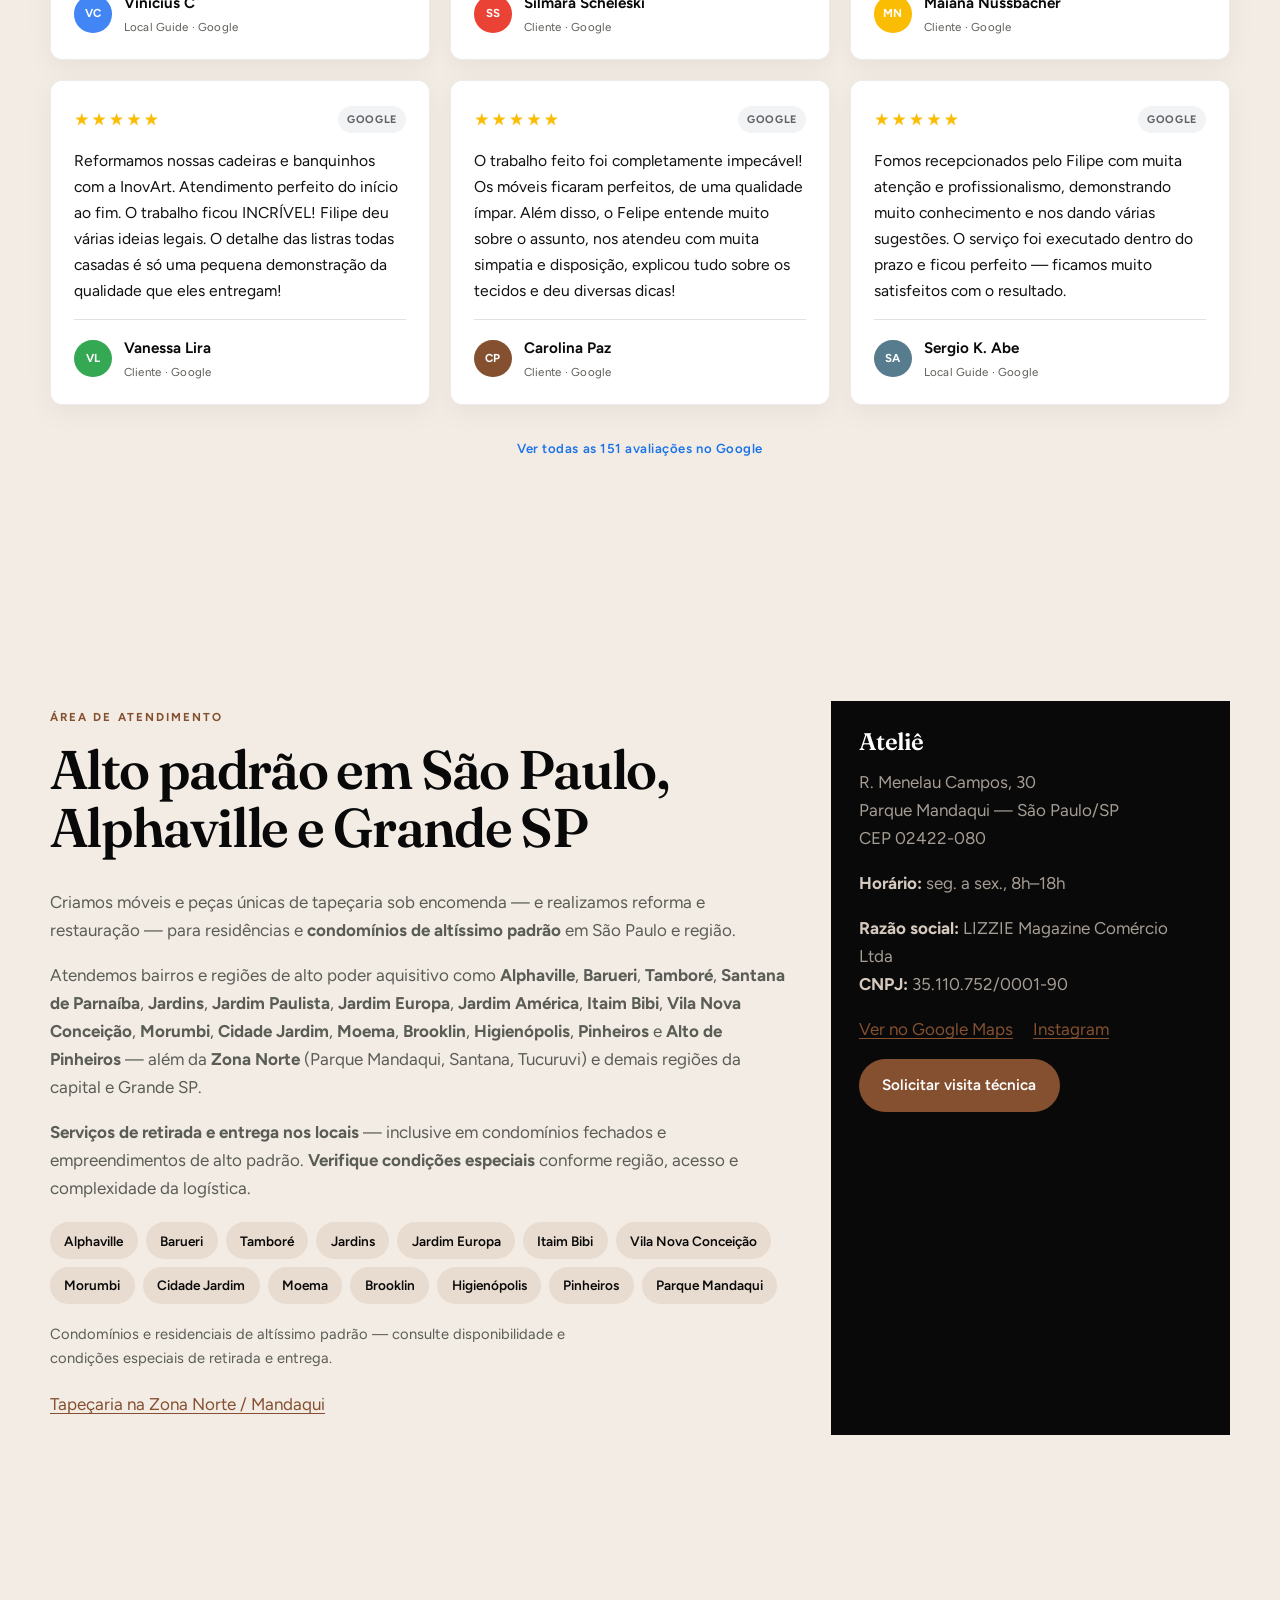
==== commit 10369995: "Remove o flash do poster estático no hero antes do vídeo. Fundo preto com fade-in quando o primeiro " ====
--- a/index.html
+++ b/index.html
@@ -37,7 +37,6 @@
   <meta name="twitter:description" content="Criação de móveis e peças únicas sob encomenda, reforma e restauração de luxo. Atendimento em Alphaville, Jardins, Morumbi e condomínios de alto padrão.">
   <meta name="twitter:image" content="https://inovartdecor.com.br/assets/og.jpg">
 
-  <link rel="preload" as="image" href="assets/galeria/sofa-06.webp" type="image/webp" fetchpriority="high">
   <link rel="preconnect" href="https://fonts.googleapis.com">
   <link rel="preconnect" href="https://fonts.gstatic.com" crossorigin>
   <link href="https://fonts.googleapis.com/css2?family=Figtree:wght@400;600;700&family=Fraunces:ital,opsz,wght@0,9..144,500;0,9..144,600;0,9..144,700;1,9..144,500&display=swap" rel="stylesheet" media="print" onload="this.media='all'">
@@ -354,8 +353,7 @@
     <section class="hero" aria-labelledby="hero-title">
       <div class="hero-media-bg" aria-hidden="true">
         <video class="hero-video" muted loop playsinline autoplay
-          poster="assets/galeria/sofa-06.webp"
-          preload="metadata">
+          preload="auto">
           <source src="video/video.mp4" type="video/mp4">
         </video>
       </div>
--- a/css/styles.css
+++ b/css/styles.css
@@ -297,12 +297,18 @@
   z-index: 0;
   overflow: hidden;
   pointer-events: none;
+  background: #090909;
 }
 .hero-video {
   width: 100%;
   height: 100%;
   object-fit: cover;
   object-position: center;
+  opacity: 0;
+  transition: opacity 0.45s ease;
+}
+.hero-video.is-ready {
+  opacity: 1;
 }
 .hero-overlay {
   position: absolute;
